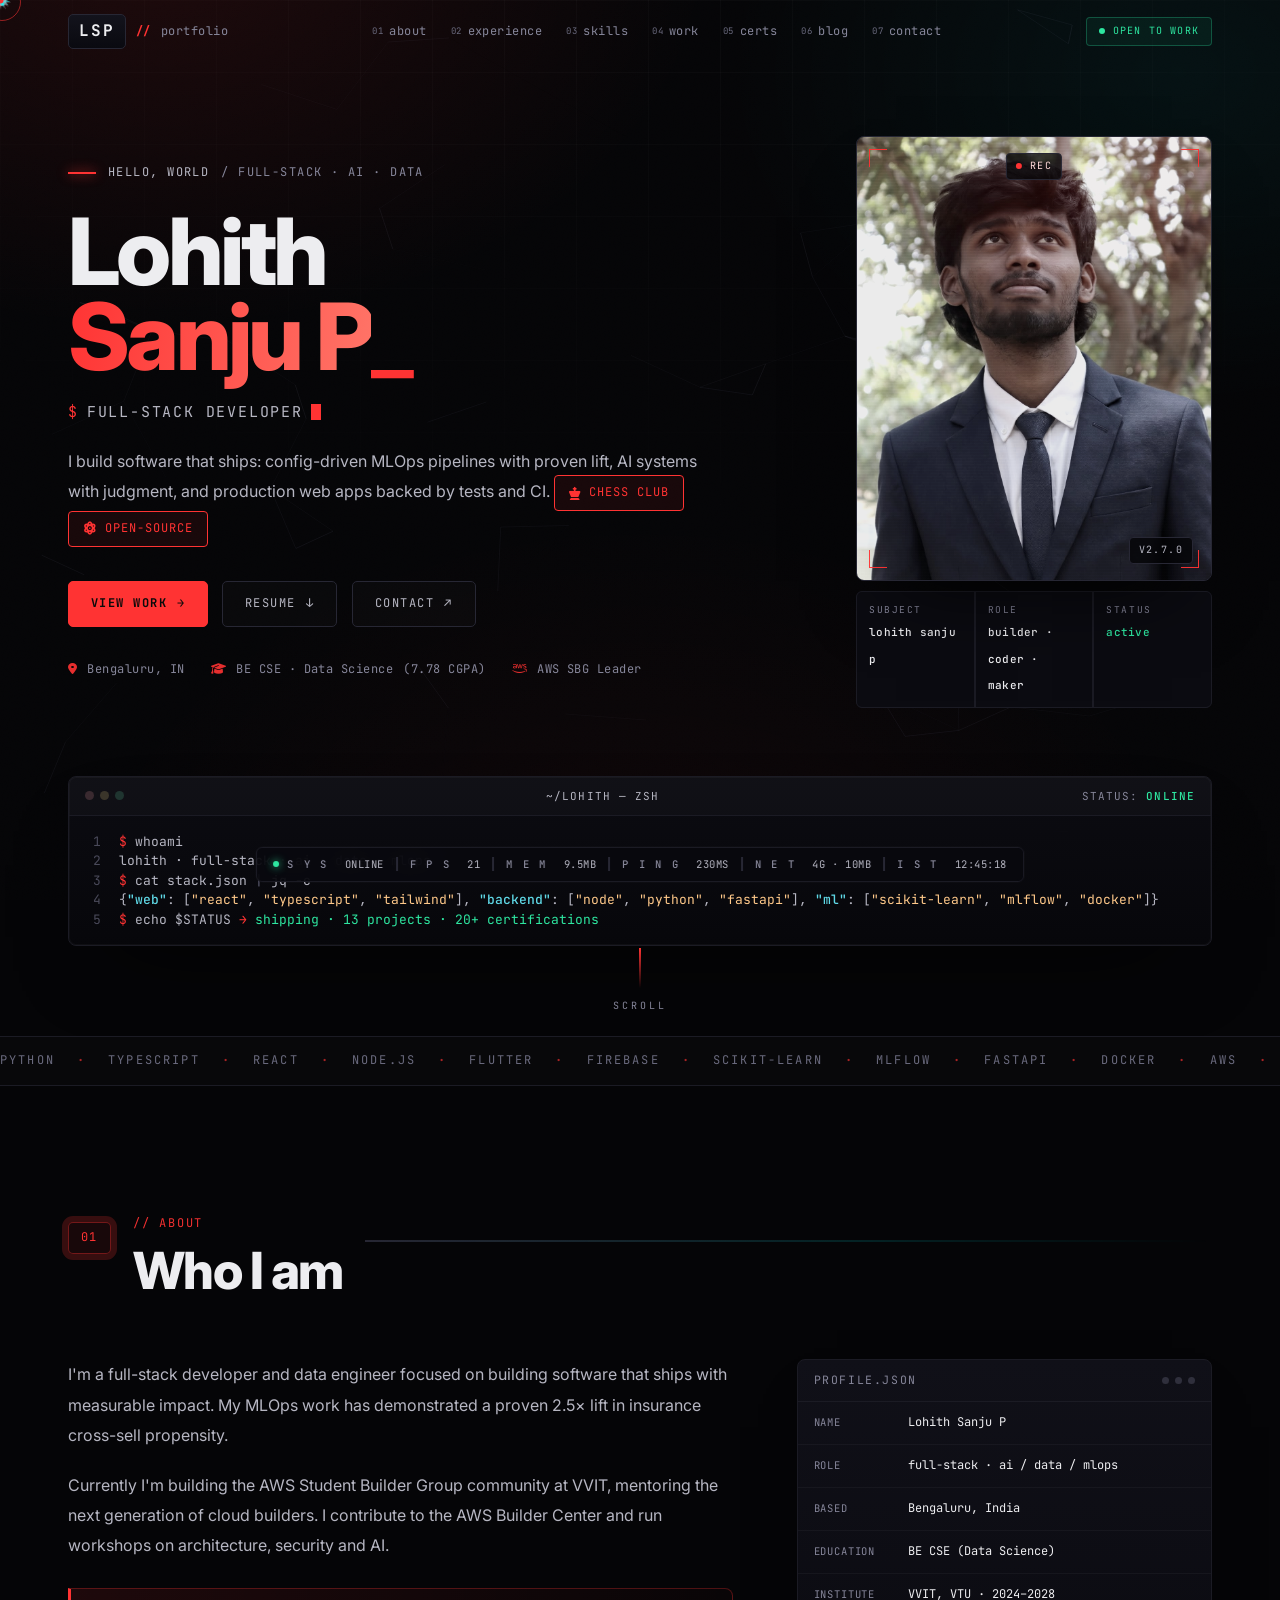
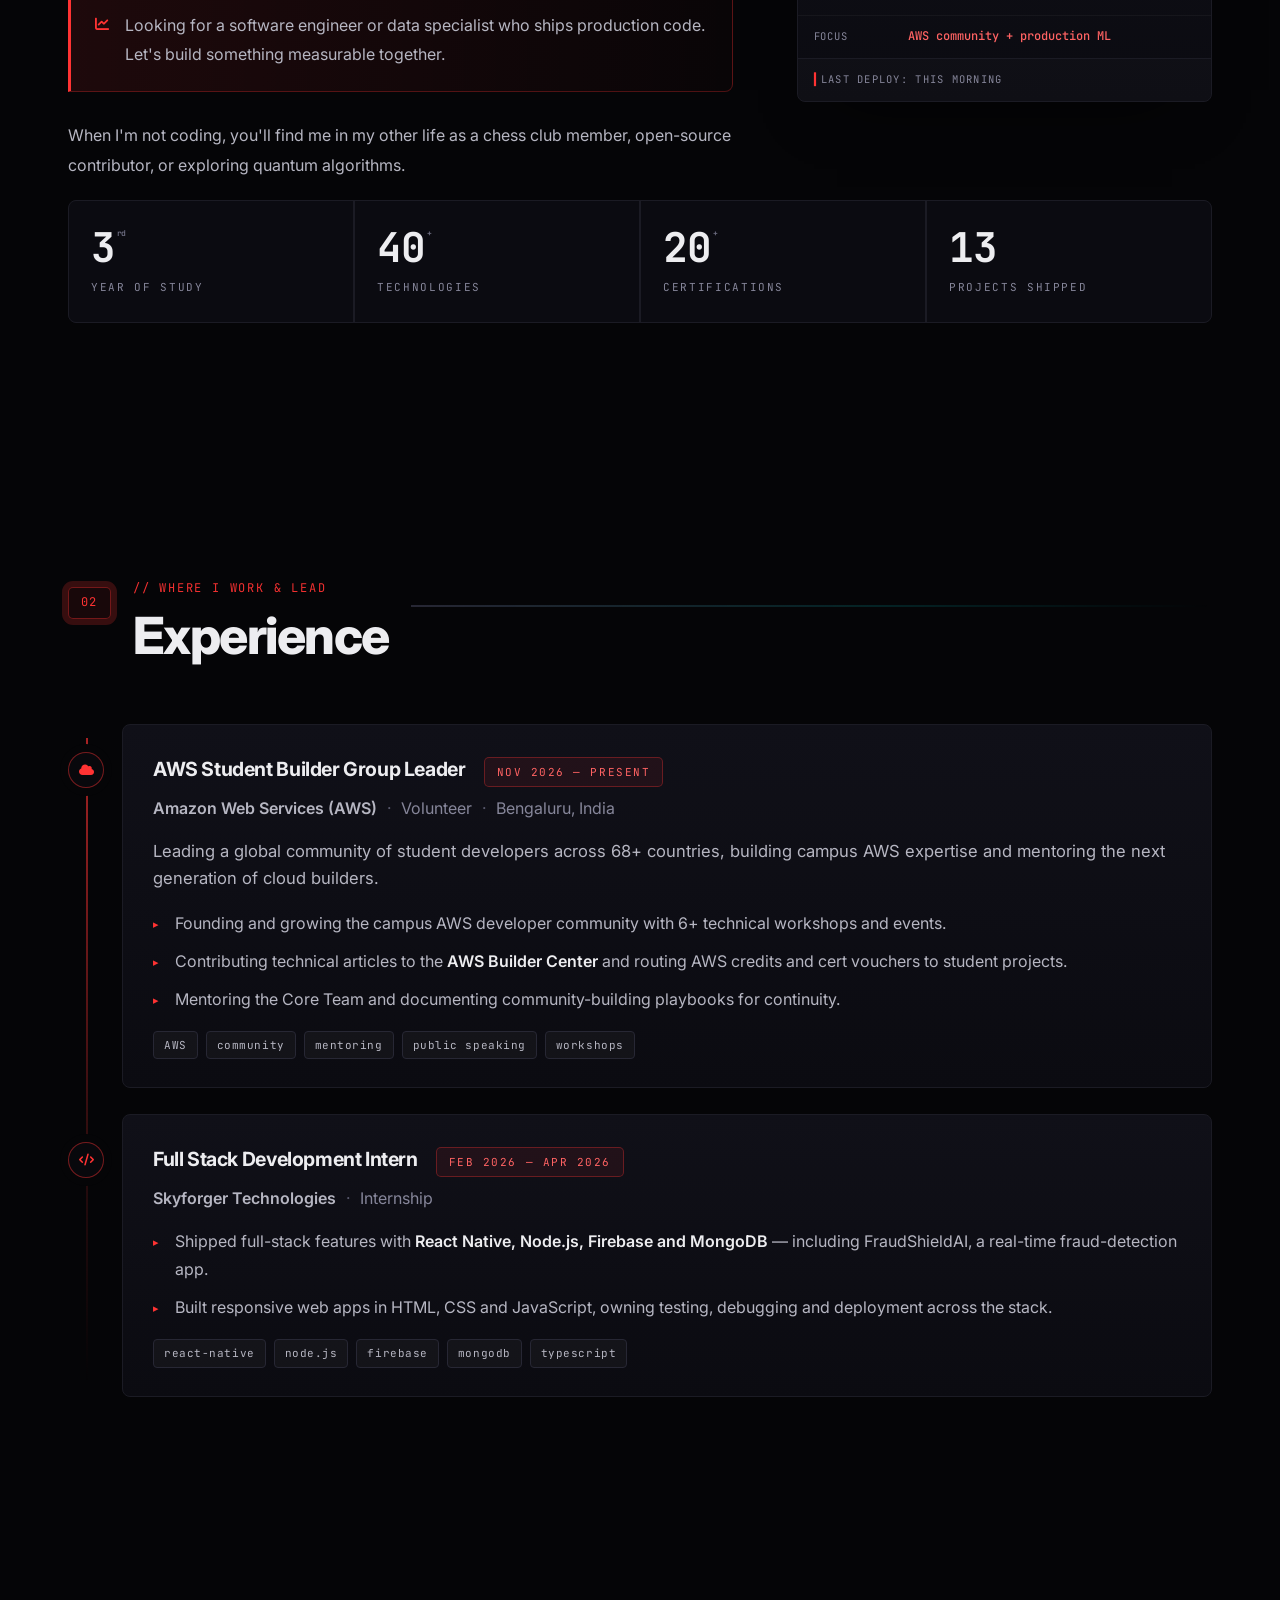
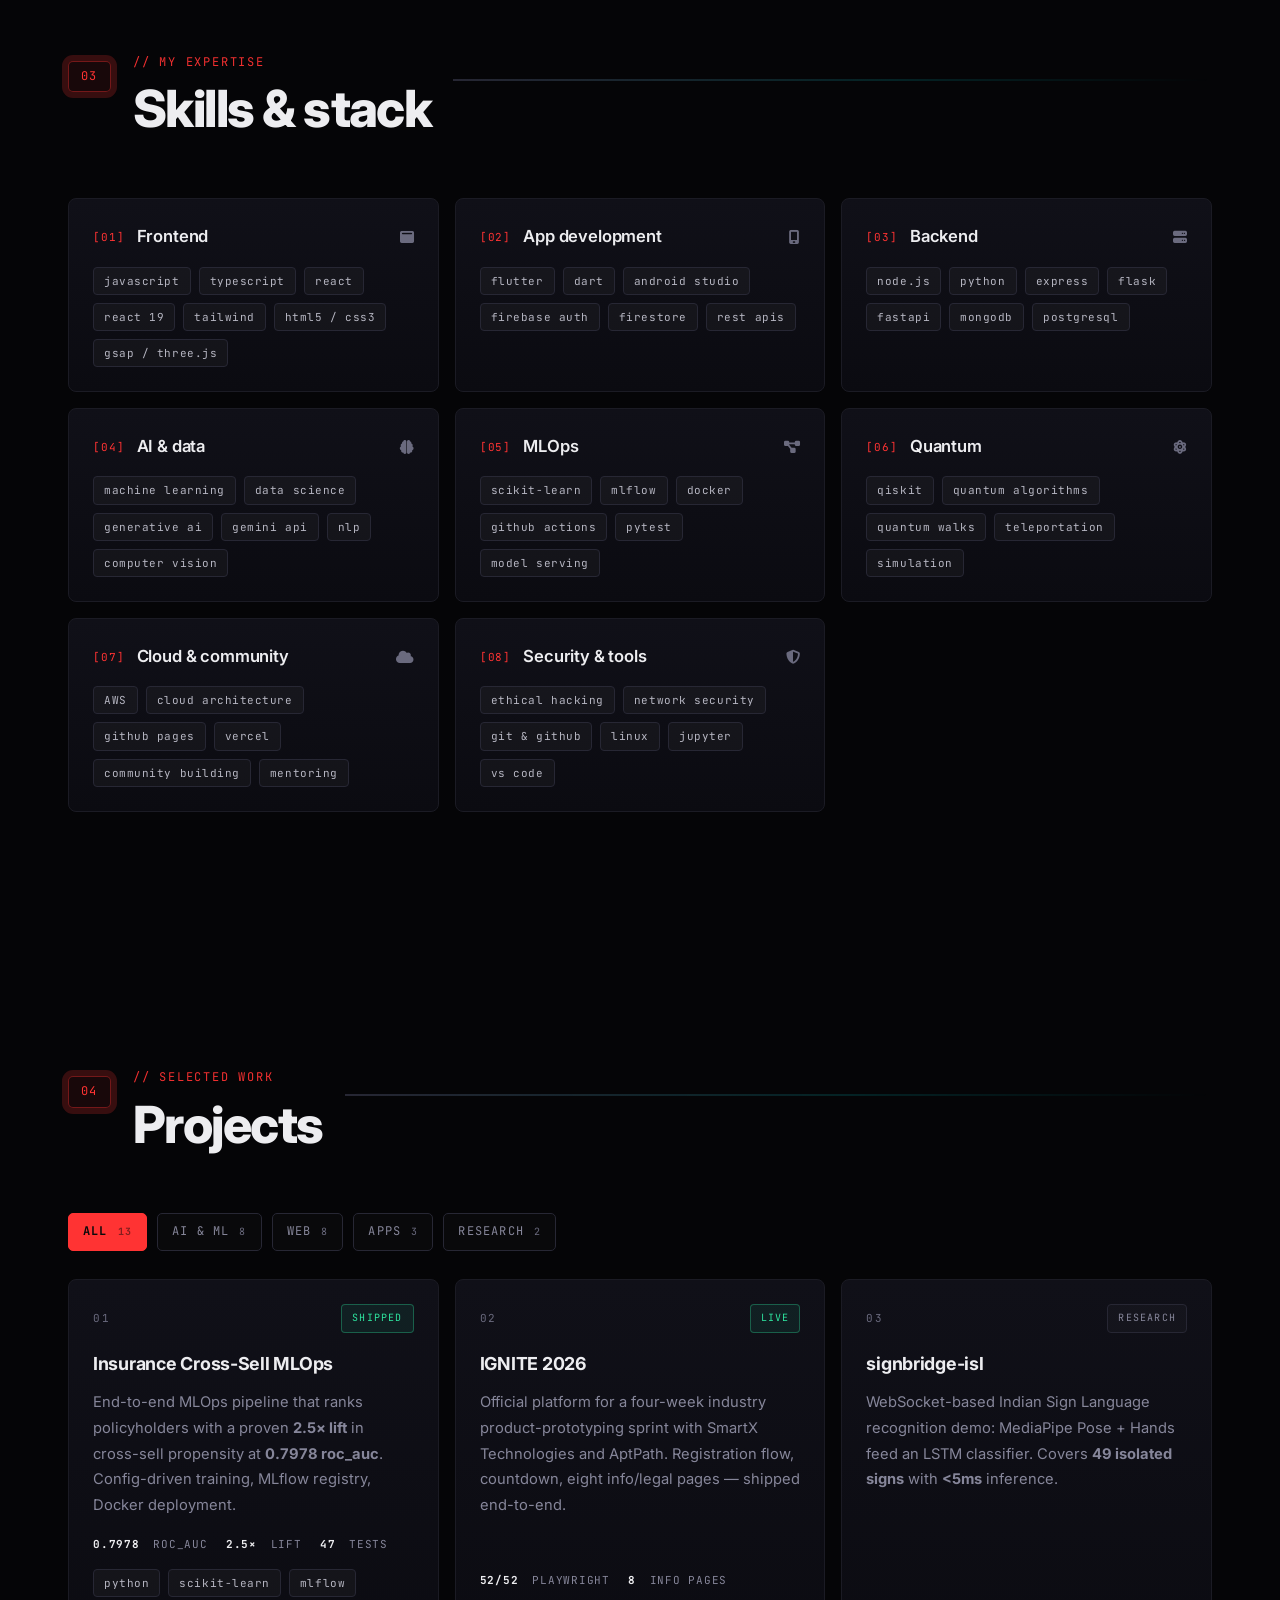
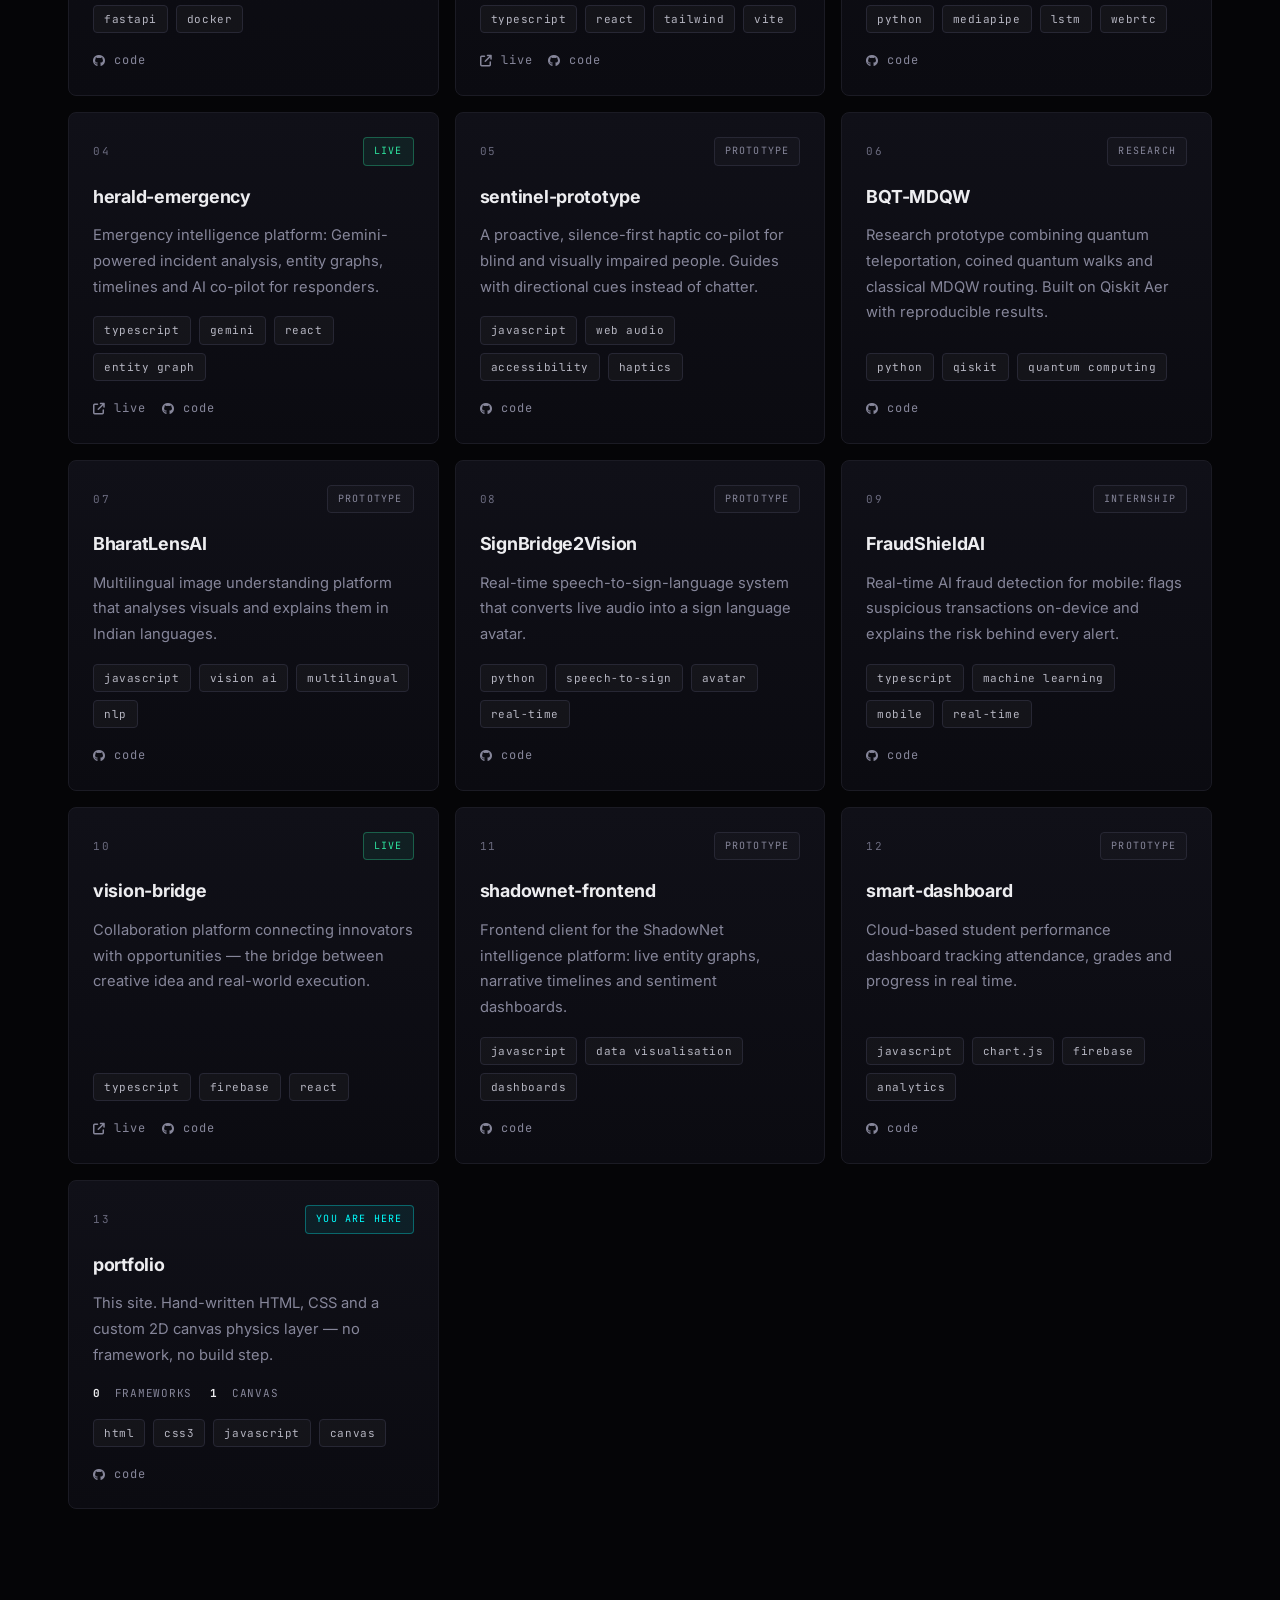
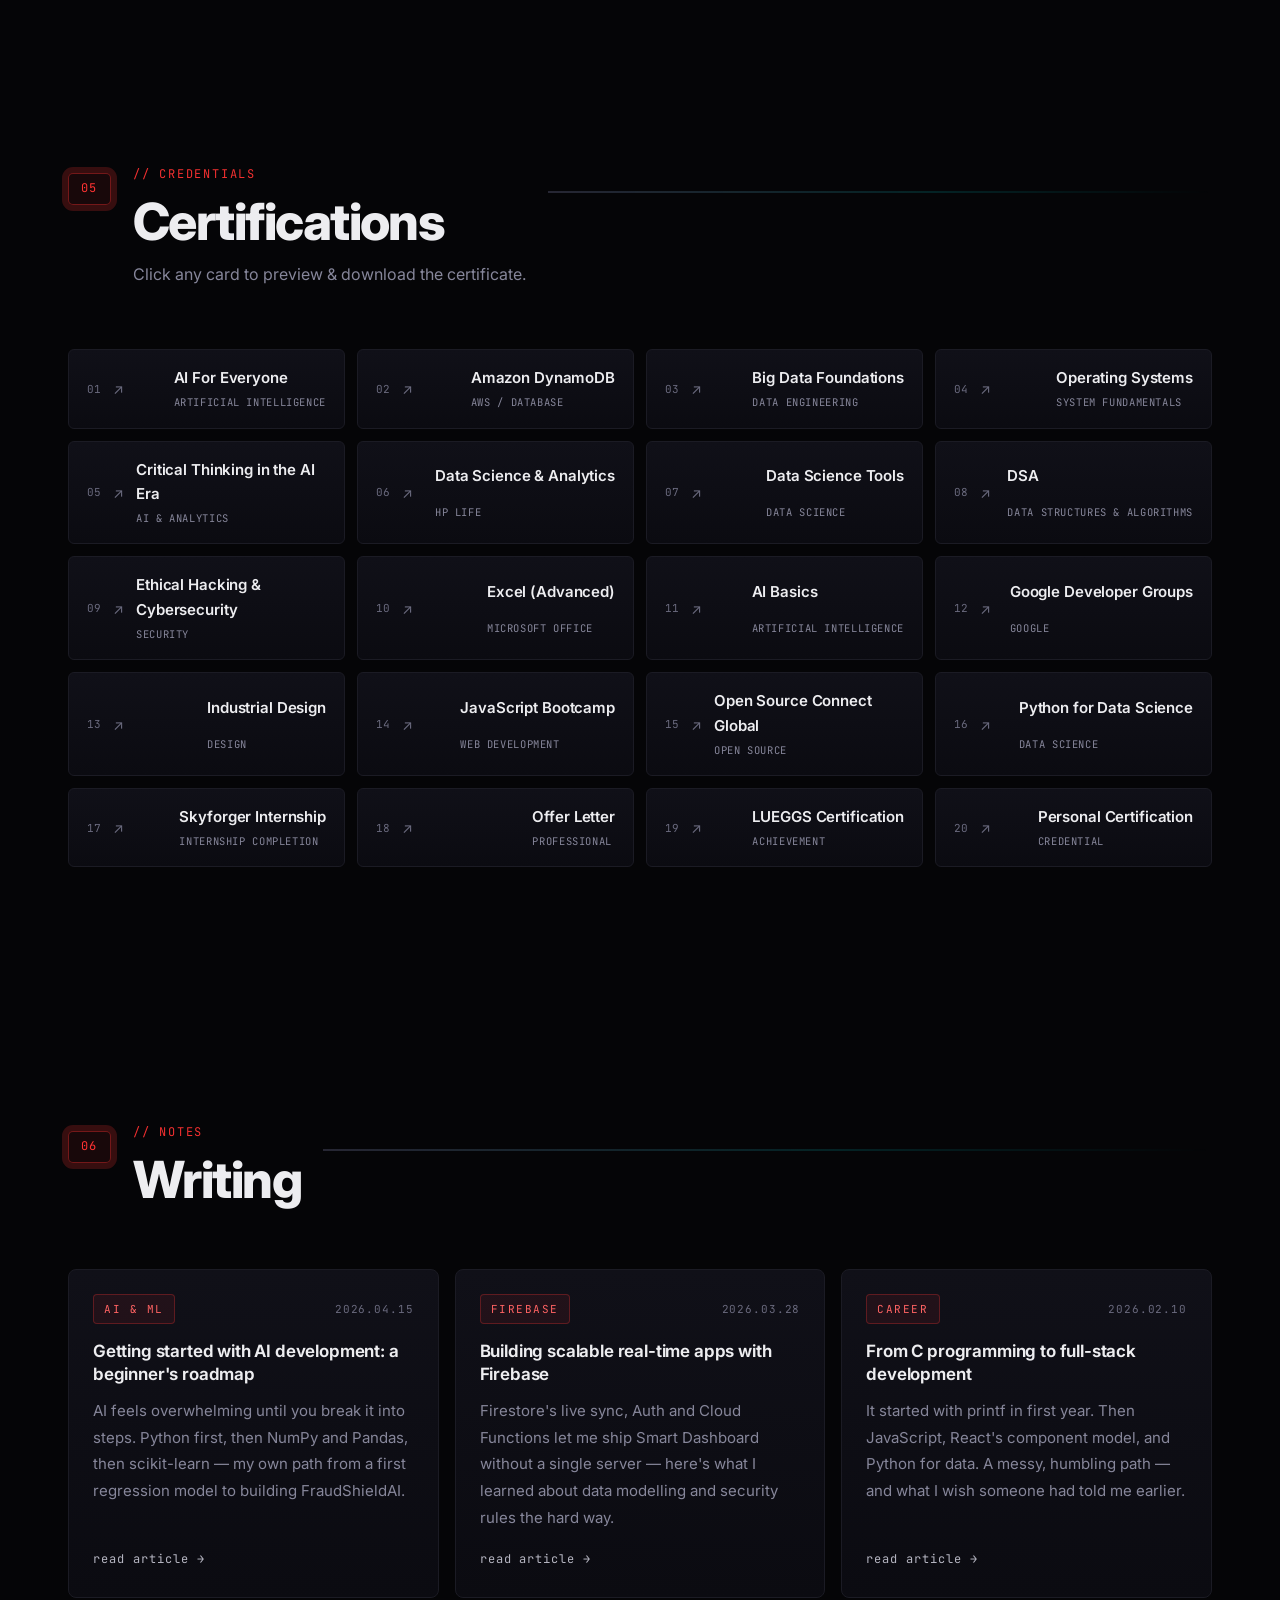
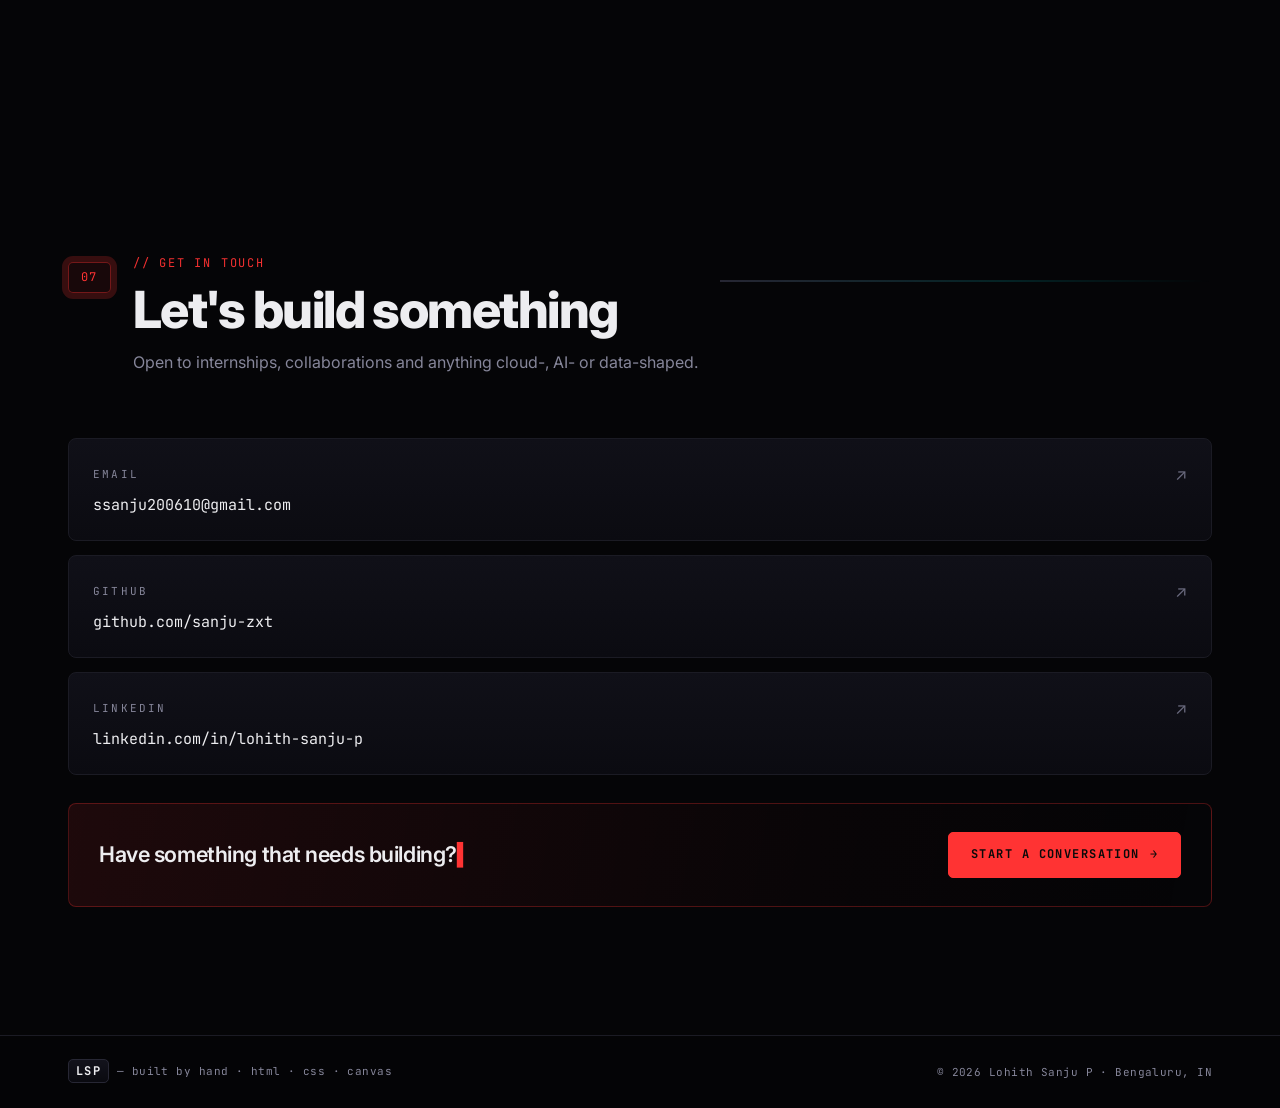
==== index.html @ fb3379f7 "Style and feature enhancements: improved hero typography, crimson accents, badge system, cleaner sec" ====
<!DOCTYPE html>
<html lang="en">
<head>
  <meta charset="UTF-8">
  <meta name="viewport" content="width=device-width, initial-scale=1.0">
  <title>Lohith Sanju P — Full-Stack / AI / Data Engineer</title>
  <meta name="description" content="Full-stack developer and AI engineer. AWS Student Builder Group Leader. Building MLOps pipelines with real impact, AI systems with judgment, and production web apps with tests.">
  <meta name="theme-color" content="#050507">
  <meta name="author" content="Lohith Sanju P">

  <!-- Open Graph / Twitter -->
  <meta property="og:title" content="Lohith Sanju P — Full-Stack / AI / Data Engineer">
  <meta property="og:description" content="AWS Student Builder Group Leader · MLOps pipelines, AI systems and production web apps. 13 projects, 20 certifications.">
  <meta property="og:type" content="website">
  <meta property="og:image" content="assets/profile-wide.jpg">
  <meta property="og:url" content="https://sanju-zxt.github.io/portfolio/">
  <meta name="twitter:card" content="summary_large_image">
  <meta name="twitter:title" content="Lohith Sanju P — Portfolio">
  <meta name="twitter:description" content="Full-stack developer building AI systems and MLOps pipelines.">

  <!-- Favicon -->
  <link rel="icon" href="data:image/svg+xml,%3Csvg xmlns='http://www.w3.org/2000/svg' viewBox='0 0 64 64'%3E%3Crect width='64' height='64' rx='6' fill='%23050507'/%3E%3Crect x='6' y='6' width='52' height='52' rx='3' fill='none' stroke='%23ff3333' stroke-width='2'/%3E%3Ctext x='32' y='44' font-size='30' font-family='monospace' font-weight='bold' fill='%23ff3333' text-anchor='middle'%3EL%3C/text%3E%3C/svg%3E">

  <!-- Fonts -->
  <link rel="preconnect" href="https://fonts.googleapis.com">
  <link rel="preconnect" href="https://fonts.gstatic.com" crossorigin>
  <link rel="preconnect" href="https://cdnjs.cloudflare.com" crossorigin>
  <link rel="preload" as="image" href="assets/profile-portrait.jpg" fetchpriority="high">
  <link href="https://fonts.googleapis.com/css2?family=Inter:wght@400;500;600;700;800&family=JetBrains+Mono:wght@400;500;700&display=swap" rel="stylesheet">
  <link rel="stylesheet" href="https://cdnjs.cloudflare.com/ajax/libs/font-awesome/6.5.1/css/all.min.css" media="print" onload="this.media='all';this.onload=null">
  <noscript><link rel="stylesheet" href="https://cdnjs.cloudflare.com/ajax/libs/font-awesome/6.5.1/css/all.min.css"></noscript>
  <link rel="stylesheet" href="site.css">

  <!-- JSON-LD Structured Data -->
  <script type="application/ld+json">
  {
    "@context": "https://schema.org",
    "@type": "Person",
    "name": "Lohith Sanju P",
    "jobTitle": "Full Stack Developer / AI Developer / Data Engineer",
    "url": "https://sanju-zxt.github.io/portfolio/",
    "sameAs": [
      "https://github.com/sanju-zxt",
      "https://www.linkedin.com/in/lohith-sanju-p"
    ],
    "alumniOf": { "@type": "CollegeOrUniversity", "name": "Vijaya Vittala Institute of Technology" },
    "worksFor": { "@type": "Organization", "name": "AWS Student Builder Group" },
    "address": { "@type": "PostalAddress", "addressLocality": "Bengaluru", "addressCountry": "IN" }
  }
  </script>
</head>
<body>

  <a class="skip-link" href="#main">skip to content</a>

  <!-- Ambient background layers -->
  <div class="grain" aria-hidden="true"></div>
  <canvas id="fx" aria-hidden="true"></canvas>

  <!-- Custom cursor -->
  <div class="cursor-dot" aria-hidden="true"></div>
  <div class="cursor-ring" aria-hidden="true"></div>

  <!-- Scroll progress -->
  <div class="scroll-progress" aria-hidden="true"><i id="progressBar"></i></div>

  <!-- ══════════ NAV ══════════ -->
  <header class="nav" id="nav">
    <div class="nav-inner">
      <a class="brand" href="#home" aria-label="Lohith Sanju P — home">
        <span class="brand-mark">LSP</span><span class="brand-sep">//</span><span class="brand-sub">portfolio</span>
      </a>

      <nav class="nav-links" id="navLinks" aria-label="Sections">
        <a href="#about" class="nav-link"><span>01</span>about</a>
        <a href="#experience" class="nav-link"><span>02</span>experience</a>
        <a href="#skills" class="nav-link"><span>03</span>skills</a>
        <a href="#work" class="nav-link"><span>04</span>work</a>
        <a href="#certs" class="nav-link"><span>05</span>certs</a>
        <a href="#blog" class="nav-link"><span>06</span>blog</a>
        <a href="#contact" class="nav-link"><span>07</span>contact</a>
      </nav>

      <div class="nav-right">
        <span class="chip-live" title="Open to internships and full-time roles"><i></i>open to work</span>
        <button class="nav-toggle" id="navToggle" aria-label="Toggle menu" aria-expanded="false" aria-controls="navLinks">
          <span></span><span></span>
        </button>
      </div>
    </div>
  </header>

  <main id="main">

    <!-- ══════════ HERO ══════════ -->
    <section id="home" class="hero">
      <div class="hero-grid">
        <div class="hero-copy">
          <div class="kicker reveal"><span class="kicker-bar"></span><span>hello, world</span><span class="dim">/ full-stack · ai · data</span></div>

          <h1 class="hero-name reveal">Lohith<br><span class="hero-name-accent">Sanju P</span><span class="hero-name-mark">_</span></h1>

          <p class="hero-role reveal"><span class="prompt">$</span> <span id="typeRole">full-stack developer</span><span class="caret" aria-hidden="true"></span></p>

          <p class="hero-desc reveal">
            I build software that ships: config-driven MLOps pipelines with proven lift, AI systems with judgment, and production web apps backed by tests and CI.
            <span class="hero-badge reveal"><i class="fas fa-chess-king"></i> chess club</span><span class="hero-badge reveal"><i class="fas fa-atom"></i> open-source</span>
          </p>

          <div class="hero-cta reveal">
            <a class="btn btn-primary" href="#work">view work <span aria-hidden="true">→</span></a>
            <a class="btn btn-ghost" href="assets/resume.pdf" target="_blank" rel="noopener">resume <span aria-hidden="true">↓</span></a>
            <a class="btn btn-ghost" href="#contact">contact <span aria-hidden="true">↗</span></a>
          </div>

          <ul class="hero-meta reveal">
            <li><span class="mi"><i class="fas fa-location-dot"></i></span>Bengaluru, IN</li>
            <li><span class="mi"><i class="fas fa-graduation-cap"></i></span>BE CSE · Data Science <span class="hero-cgpa">(7.78 CGPA)</span></li>
            <li><span class="mi"><i class="fab fa-aws"></i></span>AWS SBG Leader</li>
          </ul>
        </div>

        <aside class="hero-side reveal">
          <figure class="portrait" id="portrait">
            <div class="portrait-frame">
              <img src="assets/profile-portrait.jpg"
                   alt="Portrait of Lohith Sanju P"
                   width="1066" height="1333"
                   fetchpriority="high"
                   loading="eager">
              <div class="portrait-tint" aria-hidden="true"></div>
              <div class="portrait-scan" aria-hidden="true"></div>
              <span class="corner tl" aria-hidden="true"></span>
              <span class="corner tr" aria-hidden="true"></span>
              <span class="corner bl" aria-hidden="true"></span>
              <span class="corner br" aria-hidden="true"></span>
              <span class="portrait-rec"><i></i>rec</span>
              <span class="portrait-ver">v2.7.0</span>
            </div>
            <figcaption class="portrait-meta">
              <div><span>subject</span><b>lohith sanju p</b></div>
              <div><span>role</span><b>builder · coder · maker</b></div>
              <div><span>status</span><b class="ok">active</b></div>
            </figcaption>
          </figure>
        </aside>
      </div>

      <!-- Terminal block -->
      <div class="terminal reveal" aria-hidden="true">
        <div class="terminal-bar">
          <span class="t-dots"><i></i><i></i><i></i></span>
          <span class="t-title">~/lohith — zsh</span>
          <span class="t-badge">status: <b>online</b></span>
        </div>
        <div class="terminal-body">
          <div class="t-line"><span class="t-ln">1</span><span class="t-code"><span class="t-p">$</span> whoami</span></div>
          <div class="t-line"><span class="t-ln">2</span><span class="t-code">lohith · full-stack · ai · data · mlops</span></div>
          <div class="t-line"><span class="t-ln">3</span><span class="t-code"><span class="t-p">$</span> cat stack.json <span class="t-pipe">|</span> jq -c</span></div>
          <div class="t-line"><span class="t-ln">4</span><span class="t-code">{<span class="t-k">"web"</span>: [<span class="t-s">"react"</span>, <span class="t-s">"typescript"</span>, <span class="t-s">"tailwind"</span>], <span class="t-k">"backend"</span>: [<span class="t-s">"node"</span>, <span class="t-s">"python"</span>, <span class="t-s">"fastapi"</span>], <span class="t-k">"ml"</span>: [<span class="t-s">"scikit-learn"</span>, <span class="t-s">"mlflow"</span>, <span class="t-s">"docker"</span>]}</span></div>
          <div class="t-line"><span class="t-ln">5</span><span class="t-code"><span class="t-p">$</span> echo $STATUS <span class="t-arrow">→</span> <span class="t-ok">shipping · 13 projects · 20+ certifications</span></span></div>
        </div>
      </div>

      <a class="scroll-cue" href="#about" aria-label="Scroll to about"><span></span>scroll</a>
    </section>

    <!-- ══════════ TICKER ══════════ -->
    <div class="ticker" aria-hidden="true">
      <div class="ticker-track">
        <span>python</span><b>·</b><span>typescript</span><b>·</b><span>react</span><b>·</b><span>node.js</span><b>·</b><span>flutter</span><b>·</b><span>firebase</span><b>·</b><span>scikit-learn</span><b>·</b><span>mlflow</span><b>·</b><span>fastapi</span><b>·</b><span>docker</span><b>·</b><span>aws</span><b>·</b><span>qiskit</span><b>·</b><span>postgresql</span><b>·</b><span>tailwind</span><b>·</b>
        <span>python</span><b>·</b><span>typescript</span><b>·</b><span>react</span><b>·</b><span>node.js</span><b>·</b><span>flutter</span><b>·</b><span>firebase</span><b>·</b><span>scikit-learn</span><b>·</b><span>mlflow</span><b>·</b><span>fastapi</span><b>·</b><span>docker</span><b>·</b><span>aws</span><b>·</b><span>qiskit</span><b>·</b><span>postgresql</span><b>·</b><span>tailwind</span><b>·</b>
      </div>
    </div>

    <!-- ══════════ ABOUT ══════════ -->
    <section id="about" class="section">
      <header class="section-head">
        <span class="section-idx">01</span>
        <div>
          <p class="section-tag">// about</p>
          <h2 class="section-title">Who I am</h2>
        </div>
        <span class="section-rule"></span>
      </header>

      <div class="about-grid">
        <div class="about-text reveal">
          <p>I'm a full-stack developer and data engineer focused on building software that ships with measurable impact. My MLOps work has demonstrated a proven 2.5× lift in insurance cross-sell propensity.</p>
          <p>Currently I'm building the AWS Student Builder Group community at VVIT, mentoring the next generation of cloud builders. I contribute to the AWS Builder Center and run workshops on architecture, security and AI.</p>

          <div class="callout reveal">
            <i class="fas fa-chart-line" aria-hidden="true"></i>
            <p>Looking for a software engineer or data specialist who ships production code. Let's build something measurable together.</p>
          </div>

          <p>When I'm not coding, you'll find me in my other life as a chess club member, open-source contributor, or exploring quantum algorithms.</p>
        </div>

        <aside class="about-panel reveal">
          <div class="panel-head"><span>profile.json</span><span class="panel-dots"><i></i><i></i><i></i></span></div>
          <dl class="kv">
            <div><dt>name</dt><dd>Lohith Sanju P</dd></div>
            <div><dt>role</dt><dd>full-stack · ai / data / mlops</dd></div>
            <div><dt>based</dt><dd>Bengaluru, India</dd></div>
            <div><dt>education</dt><dd>BE CSE (Data Science)</dd></div>
            <div><dt>institute</dt><dd>VVIT, VTU · 2024–2028</dd></div>
            <div class="kv-accent"><dt>focus</dt><dd>AWS community + production ML</dd></div>
          </dl>
          <div class="panel-foot"><span class="blink">▍</span>last deploy: this morning</div>
        </aside>
      </div>

      <div class="stats">
        <div class="stat reveal"><div class="stat-num"><span data-count="3">0</span><sup>rd</sup></div><div class="stat-lbl">year of study</div></div>
        <div class="stat reveal"><div class="stat-num"><span data-count="40">0</span><sup>+</sup></div><div class="stat-lbl">technologies</div></div>
        <div class="stat reveal"><div class="stat-num"><span data-count="20">0</span><sup>+</sup></div><div class="stat-lbl">certifications</div></div>
        <div class="stat reveal"><div class="stat-num"><span data-count="13">0</span></div><div class="stat-lbl">projects shipped</div></div>
      </div>
    </section>

    <!-- ══════════ EXPERIENCE ══════════ -->
    <section id="experience" class="section">
      <header class="section-head">
        <span class="section-idx">02</span>
        <div>
          <p class="section-tag">// where I work &amp; lead</p>
          <h2 class="section-title">Experience</h2>
        </div>
        <span class="section-rule"></span>
      </header>

      <div class="timeline">
        <article class="exp reveal">
          <span class="exp-node" aria-hidden="true"><i class="fas fa-cloud"></i></span>
          <div class="exp-card">
            <div class="exp-top">
              <h3>AWS Student Builder Group Leader</h3>
              <span class="exp-date">nov 2026 — present</span>
            </div>
            <p class="exp-org"><strong>Amazon Web Services (AWS)</strong> <span class="sep">·</span> Volunteer <span class="sep">·</span> Bengaluru, India</p>
            <p class="exp-lead">Leading a global community of student developers across 68+ countries, building campus AWS expertise and mentoring the next generation of cloud builders.</p>
            <ul class="exp-list">
              <li>Founding and growing the campus AWS developer community with 6+ technical workshops and events.</li>
              <li>Contributing technical articles to the <strong>AWS Builder Center</strong> and routing AWS credits and cert vouchers to student projects.</li>
              <li>Mentoring the Core Team and documenting community-building playbooks for continuity.</li>
            </ul>
            <ul class="tags"><li>AWS</li><li>community</li><li>mentoring</li><li>public speaking</li><li>workshops</li></ul>
          </div>
        </article>

        <article class="exp reveal">
          <span class="exp-node" aria-hidden="true"><i class="fas fa-code"></i></span>
          <div class="exp-card">
            <div class="exp-top">
              <h3>Full Stack Development Intern</h3>
              <span class="exp-date">feb 2026 — apr 2026</span>
            </div>
            <p class="exp-org"><strong>Skyforger Technologies</strong> <span class="sep">·</span> Internship</p>
            <ul class="exp-list">
              <li>Shipped full-stack features with <strong>React Native, Node.js, Firebase and MongoDB</strong> — including FraudShieldAI, a real-time fraud-detection app.</li>
              <li>Built responsive web apps in HTML, CSS and JavaScript, owning testing, debugging and deployment across the stack.</li>
            </ul>
            <ul class="tags"><li>react-native</li><li>node.js</li><li>firebase</li><li>mongodb</li><li>typescript</li></ul>
          </div>
        </article>
      </div>
    </section>

    <!-- ══════════ SKILLS ══════════ -->
    <section id="skills" class="section">
      <header class="section-head">
        <span class="section-idx">03</span>
        <div>
          <p class="section-tag">// my expertise</p>
          <h2 class="section-title">Skills &amp; stack</h2>
        </div>
        <span class="section-rule"></span>
      </header>

      <div class="skills-grid">
        <article class="skill-card reveal">
          <div class="skill-head"><span class="skill-id">[01]</span><h3>Frontend</h3><i class="fas fa-window-maximize" aria-hidden="true"></i></div>
          <ul class="tags"><li>javascript</li><li>typescript</li><li>react</li><li>react 19</li><li>tailwind</li><li>html5 / css3</li><li>gsap / three.js</li></ul>
        </article>
        <article class="skill-card reveal">
          <div class="skill-head"><span class="skill-id">[02]</span><h3>App development</h3><i class="fas fa-mobile-screen" aria-hidden="true"></i></div>
          <ul class="tags"><li>flutter</li><li>dart</li><li>android studio</li><li>firebase auth</li><li>firestore</li><li>rest apis</li></ul>
        </article>
        <article class="skill-card reveal">
          <div class="skill-head"><span class="skill-id">[03]</span><h3>Backend</h3><i class="fas fa-server" aria-hidden="true"></i></div>
          <ul class="tags"><li>node.js</li><li>python</li><li>express</li><li>flask</li><li>fastapi</li><li>mongodb</li><li>postgresql</li></ul>
        </article>
        <article class="skill-card reveal">
          <div class="skill-head"><span class="skill-id">[04]</span><h3>AI &amp; data</h3><i class="fas fa-brain" aria-hidden="true"></i></div>
          <ul class="tags"><li>machine learning</li><li>data science</li><li>generative ai</li><li>gemini api</li><li>nlp</li><li>computer vision</li></ul>
        </article>
        <article class="skill-card reveal">
          <div class="skill-head"><span class="skill-id">[05]</span><h3>MLOps</h3><i class="fas fa-diagram-project" aria-hidden="true"></i></div>
          <ul class="tags"><li>scikit-learn</li><li>mlflow</li><li>docker</li><li>github actions</li><li>pytest</li><li>model serving</li></ul>
        </article>
        <article class="skill-card reveal">
          <div class="skill-head"><span class="skill-id">[06]</span><h3>Quantum</h3><i class="fas fa-atom" aria-hidden="true"></i></div>
          <ul class="tags"><li>qiskit</li><li>quantum algorithms</li><li>quantum walks</li><li>teleportation</li><li>simulation</li></ul>
        </article>
        <article class="skill-card reveal">
          <div class="skill-head"><span class="skill-id">[07]</span><h3>Cloud &amp; community</h3><i class="fas fa-cloud" aria-hidden="true"></i></div>
          <ul class="tags"><li>AWS</li><li>cloud architecture</li><li>github pages</li><li>vercel</li><li>community building</li><li>mentoring</li></ul>
        </article>
        <article class="skill-card reveal">
          <div class="skill-head"><span class="skill-id">[08]</span><h3>Security &amp; tools</h3><i class="fas fa-shield-halved" aria-hidden="true"></i></div>
          <ul class="tags"><li>ethical hacking</li><li>network security</li><li>git &amp; github</li><li>linux</li><li>jupyter</li><li>vs code</li></ul>
        </article>
      </div>
    </section>

    <!-- ══════════ WORK ══════════ -->
    <section id="work" class="section">
      <header class="section-head">
        <span class="section-idx">04</span>
        <div>
          <p class="section-tag">// selected work</p>
          <h2 class="section-title">Projects</h2>
        </div>
        <span class="section-rule"></span>
      </header>

      <div class="filters" id="filters" role="tablist" aria-label="Filter projects">
        <button class="filter is-active" data-filter="all" role="tab" aria-selected="true">all <span>13</span></button>
        <button class="filter" data-filter="ai" role="tab" aria-selected="false">ai &amp; ml <span>8</span></button>
        <button class="filter" data-filter="web" role="tab" aria-selected="false">web <span>8</span></button>
        <button class="filter" data-filter="apps" role="tab" aria-selected="false">apps <span>3</span></button>
        <button class="filter" data-filter="research" role="tab" aria-selected="false">research <span>2</span></button>
      </div>

      <div class="projects" id="projectsGrid">
        <article class="project reveal" data-tags="ai web" data-idx="01">
          <div class="project-top"><span class="project-idx">01</span><span class="badge badge-live">shipped</span></div>
          <h3>Insurance Cross-Sell MLOps</h3>
          <p>End-to-end MLOps pipeline that ranks policyholders with a proven <strong>2.5× lift</strong> in cross-sell propensity at <strong>0.7978 roc_auc</strong>. Config-driven training, MLflow registry, Docker deployment.</p>
          <div class="metrics">
            <span><b>0.7978</b> roc_auc</span>
            <span><b>2.5&times;</b> lift</span>
            <span><b>47</b> tests</span>
          </div>
          <ul class="tags"><li>python</li><li>scikit-learn</li><li>mlflow</li><li>fastapi</li><li>docker</li></ul>
          <div class="project-links">
            <a href="https://github.com/sanju-zxt/Insurance-crosssell-mlops" target="_blank" rel="noopener"><i class="fab fa-github" aria-hidden="true"></i> code</a>
          </div>
        </article>

        <article class="project reveal" data-tags="web" data-idx="02">
          <div class="project-top"><span class="project-idx">02</span><span class="badge badge-live">live</span></div>
          <h3>IGNITE 2026</h3>
          <p>Official platform for a four-week industry product-prototyping sprint with SmartX Technologies and AptPath. Registration flow, countdown, eight info/legal pages — shipped end-to-end.</p>
          <div class="metrics"><span><b>52/52</b> playwright</span><span><b>8</b> info pages</span></div>
          <ul class="tags"><li>typescript</li><li>react</li><li>tailwind</li><li>vite</li></ul>
          <div class="project-links">
            <a href="https://www.ignitearena.live" target="_blank" rel="noopener"><i class="fas fa-arrow-up-right-from-square" aria-hidden="true"></i> live</a>
            <a href="https://github.com/sanju-zxt/Hack-Matrix" target="_blank" rel="noopener"><i class="fab fa-github" aria-hidden="true"></i> code</a>
          </div>
        </article>

        <article class="project reveal" data-tags="ai research" data-idx="03">
          <div class="project-top"><span class="project-idx">03</span><span class="badge">research</span></div>
          <h3>signbridge-isl</h3>
          <p>WebSocket-based Indian Sign Language recognition demo: MediaPipe Pose + Hands feed an LSTM classifier. Covers <strong>49 isolated signs</strong> with <strong>&lt;5ms</strong> inference.</p>
          <ul class="tags"><li>python</li><li>mediapipe</li><li>lstm</li><li>webrtc</li></ul>
          <div class="project-links">
            <a href="https://github.com/sanju-zxt/signbridge-isl" target="_blank" rel="noopener"><i class="fab fa-github" aria-hidden="true"></i> code</a>
          </div>
        </article>

        <article class="project reveal" data-tags="ai web" data-idx="04">
          <div class="project-top"><span class="project-idx">04</span><span class="badge badge-live">live</span></div>
          <h3>herald-emergency</h3>
          <p>Emergency intelligence platform: Gemini-powered incident analysis, entity graphs, timelines and AI co-pilot for responders.</p>
          <ul class="tags"><li>typescript</li><li>gemini</li><li>react</li><li>entity graph</li></ul>
          <div class="project-links">
            <a href="https://herald-beryl.vercel.app" target="_blank" rel="noopener"><i class="fas fa-arrow-up-right-from-square" aria-hidden="true"></i> live</a>
            <a href="https://github.com/sanju-zxt/herald-emergency" target="_blank" rel="noopener"><i class="fab fa-github" aria-hidden="true"></i> code</a>
          </div>
        </article>

        <article class="project reveal" data-tags="apps" data-idx="05">
          <div class="project-top"><span class="project-idx">05</span><span class="badge">prototype</span></div>
          <h3>sentinel-prototype</h3>
          <p>A proactive, silence-first haptic co-pilot for blind and visually impaired people. Guides with directional cues instead of chatter.</p>
          <ul class="tags"><li>javascript</li><li>web audio</li><li>accessibility</li><li>haptics</li></ul>
          <div class="project-links">
            <a href="https://github.com/sanju-zxt/sentinel-prototype" target="_blank" rel="noopener"><i class="fab fa-github" aria-hidden="true"></i> code</a>
          </div>
        </article>

        <article class="project reveal" data-tags="research ai" data-idx="06">
          <div class="project-top"><span class="project-idx">06</span><span class="badge">research</span></div>
          <h3>BQT-MDQW</h3>
          <p>Research prototype combining quantum teleportation, coined quantum walks and classical MDQW routing. Built on Qiskit Aer with reproducible results.</p>
          <ul class="tags"><li>python</li><li>qiskit</li><li>quantum computing</li></ul>
          <div class="project-links">
            <a href="https://github.com/sanju-zxt/BQT-MDQW" target="_blank" rel="noopener"><i class="fab fa-github" aria-hidden="true"></i> code</a>
          </div>
        </article>

        <article class="project reveal" data-tags="ai web" data-idx="07">
          <div class="project-top"><span class="project-idx">07</span><span class="badge">prototype</span></div>
          <h3>BharatLensAI</h3>
          <p>Multilingual image understanding platform that analyses visuals and explains them in Indian languages.</p>
          <ul class="tags"><li>javascript</li><li>vision ai</li><li>multilingual</li><li>nlp</li></ul>
          <div class="project-links">
            <a href="https://github.com/sanju-zxt/BharatLensAI" target="_blank" rel="noopener"><i class="fab fa-github" aria-hidden="true"></i> code</a>
          </div>
        </article>

        <article class="project reveal" data-tags="ai apps" data-idx="08">
          <div class="project-top"><span class="project-idx">08</span><span class="badge">prototype</span></div>
          <h3>SignBridge2Vision</h3>
          <p>Real-time speech-to-sign-language system that converts live audio into a sign language avatar.</p>
          <ul class="tags"><li>python</li><li>speech-to-sign</li><li>avatar</li><li>real-time</li></ul>
          <div class="project-links">
            <a href="https://github.com/sanju-zxt/SignBridge2Vision" target="_blank" rel="noopener"><i class="fab fa-github" aria-hidden="true"></i> code</a>
          </div>
        </article>

        <article class="project reveal" data-tags="ai apps" data-idx="09">
          <div class="project-top"><span class="project-idx">09</span><span class="badge">internship</span></div>
          <h3>FraudShieldAI</h3>
          <p>Real-time AI fraud detection for mobile: flags suspicious transactions on-device and explains the risk behind every alert.</p>
          <ul class="tags"><li>typescript</li><li>machine learning</li><li>mobile</li><li>real-time</li></ul>
          <div class="project-links">
            <a href="https://github.com/sanju-zxt/FraudShieldAI" target="_blank" rel="noopener"><i class="fab fa-github" aria-hidden="true"></i> code</a>
          </div>
        </article>

        <article class="project reveal" data-tags="web" data-idx="10">
          <div class="project-top"><span class="project-idx">10</span><span class="badge badge-live">live</span></div>
          <h3>vision-bridge</h3>
          <p>Collaboration platform connecting innovators with opportunities — the bridge between creative idea and real-world execution.</p>
          <ul class="tags"><li>typescript</li><li>firebase</li><li>react</li></ul>
          <div class="project-links">
            <a href="https://vision-bridge.vercel.app" target="_blank" rel="noopener"><i class="fas fa-arrow-up-right-from-square" aria-hidden="true"></i> live</a>
            <a href="https://github.com/sanju-zxt/vision-bridge" target="_blank" rel="noopener"><i class="fab fa-github" aria-hidden="true"></i> code</a>
          </div>
        </article>

        <article class="project reveal" data-tags="web ai" data-idx="11">
          <div class="project-top"><span class="project-idx">11</span><span class="badge">prototype</span></div>
          <h3>shadownet-frontend</h3>
          <p>Frontend client for the ShadowNet intelligence platform: live entity graphs, narrative timelines and sentiment dashboards.</p>
          <ul class="tags"><li>javascript</li><li>data visualisation</li><li>dashboards</li></ul>
          <div class="project-links">
            <a href="https://github.com/sanju-zxt/shadownet-frontend" target="_blank" rel="noopener"><i class="fab fa-github" aria-hidden="true"></i> code</a>
          </div>
        </article>

        <article class="project reveal" data-tags="web" data-idx="12">
          <div class="project-top"><span class="project-idx">12</span><span class="badge">prototype</span></div>
          <h3>smart-dashboard</h3>
          <p>Cloud-based student performance dashboard tracking attendance, grades and progress in real time.</p>
          <ul class="tags"><li>javascript</li><li>chart.js</li><li>firebase</li><li>analytics</li></ul>
          <div class="project-links">
            <a href="https://github.com/sanju-zxt/smart-dashboard" target="_blank" rel="noopener"><i class="fab fa-github" aria-hidden="true"></i> code</a>
          </div>
        </article>

        <article class="project reveal" data-tags="web" data-idx="13">
          <div class="project-top"><span class="project-idx">13</span><span class="badge badge-you">you are here</span></div>
          <h3>portfolio</h3>
          <p>This site. Hand-written HTML, CSS and a custom 2D canvas physics layer — no framework, no build step.</p>
          <div class="metrics"><span><b>0</b> frameworks</span><span><b>1</b> canvas</span></div>
          <ul class="tags"><li>html</li><li>css3</li><li>javascript</li><li>canvas</li></ul>
          <div class="project-links">
            <a href="https://github.com/sanju-zxt/portfolio" target="_blank" rel="noopener"><i class="fab fa-github" aria-hidden="true"></i> code</a>
          </div>
        </article>
      </div>
    </section>

    <!-- ══════════ CERTIFICATIONS ══════════ -->
    <section id="certs" class="section">
      <header class="section-head">
        <span class="section-idx">05</span>
        <div>
          <p class="section-tag">// credentials</p>
          <h2 class="section-title">Certifications</h2>
          <p class="section-sub">Click any card to preview &amp; download the certificate.</p>
        </div>
        <span class="section-rule"></span>
      </header>

      <div class="certs">
        <button class="cert reveal" data-cert="AI For Everyone|Artificial Intelligence|DeepLearning.AI / Coursera|2024|AI%20FOR%20EVERYONE%20.pdf">
          <span class="cert-idx">01</span><span class="cert-name">AI For Everyone</span><span class="cert-sub">Artificial Intelligence</span><span class="cert-arrow">↗</span>
        </button>
        <button class="cert reveal" data-cert="Amazon DynamoDB|AWS / Database|Amazon Web Services|2024|Amazon%20DynamoDB.pdf">
          <span class="cert-idx">02</span><span class="cert-name">Amazon DynamoDB</span><span class="cert-sub">AWS / Database</span><span class="cert-arrow">↗</span>
        </button>
        <button class="cert reveal" data-cert="Big Data Foundations|Data Engineering|IBM / Coursera|2024|Big%20Data%20Foundations.pdf">
          <span class="cert-idx">03</span><span class="cert-name">Big Data Foundations</span><span class="cert-sub">Data Engineering</span><span class="cert-arrow">↗</span>
        </button>
        <button class="cert reveal" data-cert="Operating Systems Certification|System Fundamentals|University / Platform|2024|Completed%20certification%20on%20core%20Operating%20Systems%20concepts.pdf">
          <span class="cert-idx">04</span><span class="cert-name">Operating Systems</span><span class="cert-sub">System Fundamentals</span><span class="cert-arrow">↗</span>
        </button>
        <button class="cert reveal" data-cert="Critical Thinking in the AI Era|AI & Analytics|Online Platform|2024|Critical%20Thinking%20in%20the%20AI%20Era.pdf">
          <span class="cert-idx">05</span><span class="cert-name">Critical Thinking in the AI Era</span><span class="cert-sub">AI &amp; Analytics</span><span class="cert-arrow">↗</span>
        </button>
        <button class="cert reveal" data-cert="Data Science & Analytics|HP LIFE|HP Foundation|2024|Data%20Science%20%26%20Analytics%20%E2%80%93%20HP%20LIFE.pdf">
          <span class="cert-idx">06</span><span class="cert-name">Data Science &amp; Analytics</span><span class="cert-sub">HP LIFE</span><span class="cert-arrow">↗</span>
        </button>
        <button class="cert reveal" data-cert="Data Science Tools|Data Science|IBM / Coursera|2024|Data%20Science%20Tools.pdf">
          <span class="cert-idx">07</span><span class="cert-name">Data Science Tools</span><span class="cert-sub">Data Science</span><span class="cert-arrow">↗</span>
        </button>
        <button class="cert reveal" data-cert="DSA|Data Structures & Algorithms|Platform / University|2024|DSA.pdf">
          <span class="cert-idx">08</span><span class="cert-name">DSA</span><span class="cert-sub">Data Structures &amp; Algorithms</span><span class="cert-arrow">↗</span>
        </button>
        <button class="cert reveal" data-cert="Ethical Hacking & Cybersecurity|Security|EC-Council / Platform|2024|Ethical%20Hacking%20%26%20Cybersecurity%20organized%20by%20VaultofCodes.pdf">
          <span class="cert-idx">09</span><span class="cert-name">Ethical Hacking &amp; Cybersecurity</span><span class="cert-sub">Security</span><span class="cert-arrow">↗</span>
        </button>
        <button class="cert reveal" data-cert="Excel (Advanced)|Microsoft Office|EXCELR|2024|EXCELR-116102-Lohith%20Sanju%20P.pdf">
          <span class="cert-idx">10</span><span class="cert-name">Excel (Advanced)</span><span class="cert-sub">Microsoft Office</span><span class="cert-arrow">↗</span>
        </button>
        <button class="cert reveal" data-cert="AI Basics|Artificial Intelligence|Platform / Institute|2024|Getting%20Started%20with%20Artificial%20Intelligence.pdf">
          <span class="cert-idx">11</span><span class="cert-name">AI Basics</span><span class="cert-sub">Artificial Intelligence</span><span class="cert-arrow">↗</span>
        </button>
        <button class="cert reveal" data-cert="Google Developer Groups|Google|Google Developers|2024|Google%20Developer%20Groups%20.pdf">
          <span class="cert-idx">12</span><span class="cert-name">Google Developer Groups</span><span class="cert-sub">Google</span><span class="cert-arrow">↗</span>
        </button>
        <button class="cert reveal" data-cert="Industrial Design|Design|Platform / Institute|2024|Certificate.pdf">
          <span class="cert-idx">13</span><span class="cert-name">Industrial Design</span><span class="cert-sub">Design</span><span class="cert-arrow">↗</span>
        </button>
        <button class="cert reveal" data-cert="JavaScript Bootcamp|Web Development|Bootcamp Provider|2024|JavaScript%20Bootcamp.pdf">
          <span class="cert-idx">14</span><span class="cert-name">JavaScript Bootcamp</span><span class="cert-sub">Web Development</span><span class="cert-arrow">↗</span>
        </button>
        <button class="cert reveal" data-cert="Open Source Connect Global|Open Source|Open Source Organization|2024|Open%20Source%20Connect%20Global%20.pdf">
          <span class="cert-idx">15</span><span class="cert-name">Open Source Connect Global</span><span class="cert-sub">Open Source</span><span class="cert-arrow">↗</span>
        </button>
        <button class="cert reveal" data-cert="Python for Data Science|Data Science|IBM / Coursera|2024|Python%20for%20Data%20Science.pdf">
          <span class="cert-idx">16</span><span class="cert-name">Python for Data Science</span><span class="cert-sub">Data Science</span><span class="cert-arrow">↗</span>
        </button>
        <button class="cert reveal" data-cert="Skyforger Internship Completion|Internship|Skyforger|2024|skyforgerintern%20completion.pdf">
          <span class="cert-idx">17</span><span class="cert-name">Skyforger Internship</span><span class="cert-sub">Internship completion</span><span class="cert-arrow">↗</span>
        </button>
        <button class="cert reveal" data-cert="Offer Letter|Professional|Company / Organization|2024|OfferLetter_LOHITH_SANJU_P%20(1).pdf">
          <span class="cert-idx">18</span><span class="cert-name">Offer Letter</span><span class="cert-sub">Professional</span><span class="cert-arrow">↗</span>
        </button>
        <button class="cert reveal" data-cert="LUEGGSEPT12539.pdf|LUEGGS Certification|LUEGGS|2024|LUEGGSEPT12539.pdf">
          <span class="cert-idx">19</span><span class="cert-name">LUEGGS Certification</span><span class="cert-sub">Achievement</span><span class="cert-arrow">↗</span>
        </button>
        <button class="cert reveal" data-cert="Personal Certification|Lohith Sanju P Certificate|Issuing Authority|2024|Lohith%20Sanju%20P%20Certificate.pdf">
          <span class="cert-idx">20</span><span class="cert-name">Personal Certification</span><span class="cert-sub">Credential</span><span class="cert-arrow">↗</span>
        </button>
      </div>
    </section>

    <!-- ══════════ BLOG ══════════ -->
    <section id="blog" class="section">
      <header class="section-head">
        <span class="section-idx">06</span>
        <div>
          <p class="section-tag">// notes</p>
          <h2 class="section-title">Writing</h2>
        </div>
        <span class="section-rule"></span>
      </header>

      <div class="posts">
        <article class="post reveal">
          <div class="post-top"><span class="post-cat">ai &amp; ml</span><span class="post-date">2026.04.15</span></div>
          <h3>Getting started with AI development: a beginner's roadmap</h3>
          <p>AI feels overwhelming until you break it into steps. Python first, then NumPy and Pandas, then scikit-learn — my own path from a first regression model to building FraudShieldAI.</p>
          <button class="post-more" data-post="0">read article <span aria-hidden="true">→</span></button>
        </article>
        <article class="post reveal">
          <div class="post-top"><span class="post-cat">firebase</span><span class="post-date">2026.03.28</span></div>
          <h3>Building scalable real-time apps with Firebase</h3>
          <p>Firestore's live sync, Auth and Cloud Functions let me ship Smart Dashboard without a single server — here's what I learned about data modelling and security rules the hard way.</p>
          <button class="post-more" data-post="1">read article <span aria-hidden="true">→</span></button>
        </article>
        <article class="post reveal">
          <div class="post-top"><span class="post-cat">career</span><span class="post-date">2026.02.10</span></div>
          <h3>From C programming to full-stack development</h3>
          <p>It started with printf in first year. Then JavaScript, React's component model, and Python for data. A messy, humbling path — and what I wish someone had told me earlier.</p>
          <button class="post-more" data-post="2">read article <span aria-hidden="true">→</span></button>
        </article>
      </div>
    </section>

    <!-- ══════════ CONTACT ══════════ -->
    <section id="contact" class="section section-contact">
      <header class="section-head">
        <span class="section-idx">07</span>
        <div>
          <p class="section-tag">// get in touch</p>
          <h2 class="section-title">Let's build something</h2>
          <p class="section-sub">Open to internships, collaborations and anything cloud-, AI- or data-shaped.</p>
        </div>
        <span class="section-rule"></span>
      </header>

      <div class="contact-grid">
        <a class="contact reveal" href="mailto:ssanju200610@gmail.com">
          <span class="contact-k">email</span>
          <span class="contact-v">ssanju200610@gmail.com</span>
          <span class="contact-arrow">↗</span>
        </a>
        <a class="contact reveal" href="https://github.com/sanju-zxt" target="_blank" rel="noopener">
          <span class="contact-k">github</span>
          <span class="contact-v">github.com/sanju-zxt</span>
          <span class="contact-arrow">↗</span>
        </a>
        <a class="contact reveal" href="https://www.linkedin.com/in/lohith-sanju-p" target="_blank" rel="noopener">
          <span class="contact-k">linkedin</span>
          <span class="contact-v">linkedin.com/in/lohith-sanju-p</span>
          <span class="contact-arrow">↗</span>
        </a>
      </div>

      <div class="contact-band reveal">
        <p class="contact-cta">Have something that needs building?<span class="blink">▍</span></p>
        <a class="btn btn-primary" href="mailto:ssanju200610@gmail.com">start a conversation <span aria-hidden="true">→</span></a>
      </div>
    </section>

  </main>

  <!-- ══════════ FOOTER ══════════ -->
  <footer class="footer">
    <div class="footer-inner">
      <p><span class="brand-mark">LSP</span> <span class="footer-dim">— built by hand · html · css · canvas</span></p>
      <p class="footer-dim">&copy; 2026 Lohith Sanju P · Bengaluru, IN</p>
    </div>
  </footer>

  <!-- ══════════ TELEMETRY HUD ══════════ -->
  <div class="hud" aria-hidden="true">
    <span class="hud-item"><i class="hud-dot"></i><b>sys</b> online</span>
    <span class="hud-sep"></span>
    <span class="hud-item"><b>fps</b> <span id="hudFps">—</span></span>
    <span class="hud-sep"></span>
    <span class="hud-item"><b>mem</b> <span id="hudMem">—</span></span>
    <span class="hud-sep"></span>
    <span class="hud-item"><b>ping</b> <span id="hudPing">—</span></span>
    <span class="hud-sep"></span>
    <span class="hud-item"><b>net</b> <span id="hudNet">—</span></span>
    <span class="hud-sep"></span>
    <span class="hud-item"><b>ist</b> <span id="hudClock">—</span></span>
  </div>
  <button class="to-top" id="toTop" aria-label="Back to top"><i class="fas fa-arrow-up" aria-hidden="true"></i></button>

  <!-- ══════════ CERT MODAL ══════════ -->
  <div class="modal" id="certModal" role="dialog" aria-modal="true" aria-labelledby="certTitle">
    <div class="modal-card">
      <header class="modal-head">
        <div>
          <p class="modal-kicker">// credential</p>
          <h3 id="certTitle">Certificate</h3>
          <p class="modal-sub" id="certSub">Issuing organisation</p>
        </div>
        <button class="modal-x" data-close aria-label="Close"><i class="fas fa-xmark" aria-hidden="true"></i></button>
      </header>
      <div class="modal-body">
        <div class="cert-frame"><embed id="certEmbed" type="application/pdf" title="Certificate PDF"></div>
        <dl class="kv kv-tight">
          <div><dt>issuer</dt><dd id="certIssuer">—</dd></div>
          <div><dt>year</dt><dd id="certYear">—</dd></div>
          <div><dt>category</dt><dd id="certCat">—</dd></div>
          <div><dt>status</dt><dd class="ok">verified</dd></div>
        </dl>
        <div class="modal-actions">
          <a class="btn btn-primary" id="certDownload" href="#" target="_blank" rel="noopener">download <span aria-hidden="true">↓</span></a>
          <button class="btn btn-ghost" data-close>close</button>
        </div>
      </div>
    </div>
  </div>

  <!-- ══════════ POST MODAL ══════════ -->
  <div class="modal modal-card-post" id="postModal" role="dialog" aria-modal="true" aria-labelledby="postTitle">
    <div class="modal-card">
      <header class="modal-head">
        <div>
          <p class="modal-kicker" id="postCat">// article</p>
          <h3 id="postTitle">Article</h3>
          <p class="modal-sub"><span id="postDate">—</span> · <span id="postRead">5 min read</span> · Lohith Sanju P</p>
        </div>
        <button class="modal-x" data-close aria-label="Close"><i class="fas fa-xmark" aria-hidden="true"></i></button>
      </header>
      <div class="modal-body post-body" id="postBody"></div>
      <footer class="modal-foot"><ul class="tags" id="postTags"></ul></footer>
    </div>
  </div>

  <script src="site.js" defer></script>
</body>
</html>
---- site.css ----
/* ============================================================
   Lohith Sanju P — portfolio
   hand-written CSS · dark telemetry / terminal system v2.7
   ============================================================ */

/* ---------- tokens ---------- */
:root{
  --bg:        #050507;
  --bg-2:      #08080c;
  --panel:     #0b0b11;
  --panel-2:   #101018;
  --line:      #1b1b24;
  --line-2:    #272734;
  --ink:       #ededf0;
  --ink-2:     #b6b6c2;
  --muted:     #86869a;
  --faint:     #6a6a7e;
  --red:       #ff3333;
  --red-2:     #ff6363;
  --red-dim:   #9c1420;
  --cyan:      #00ffff;
  --ok:        #2ee6a0;
  --mono: "JetBrains Mono", ui-monospace, "SF Mono", Menlo, Consolas, monospace;
  --sans: "Inter", system-ui, -apple-system, "Segoe UI", Roboto, sans-serif;
  --nav-h: 64px;
  --pad: clamp(18px, 4vw, 48px);
  --max: 1240px;
  --ease: cubic-bezier(.22,.61,.36,1);
  --ring: rgba(255,51,51,.55);
}

/* Reset & globals */
*,*::before,*::after{ margin:0; padding:0; box-sizing:border-box; }
html{ scroll-behavior:smooth; -webkit-text-size-adjust:100%; }
body{
  font-family:var(--sans);
  background:var(--bg);
  color:var(--ink);
  line-height:1.65;
  overflow-x:hidden;
  -webkit-font-smoothing:antialiased;
  text-rendering:optimizeLegibility;
}

/* Ambient background layers — subtle crimson/cyan bleed */
body::before{
  content:"";
  position:fixed; inset:0; z-index:-2; pointer-events:none;
  background:
    radial-gradient(900px 620px at 12% -6%, rgba(255,51,51,.10), transparent 62%),
    radial-gradient(760px 560px at 92% 8%, rgba(0,255,255,.05), transparent 60%),
    radial-gradient(900px 700px at 50% 108%, rgba(255,51,51,.05), transparent 65%),
    var(--bg);
}
body::after{
  content:"";
  position:fixed; inset:0; z-index:-1; pointer-events:none;
  background-image:
    linear-gradient(rgba(255,255,255,.024) 1px, transparent 1px),
    linear-gradient(90deg, rgba(255,255,255,.024) 1px, transparent 1px);
  background-size:72px 72px;
  -webkit-mask-image:radial-gradient(ellipse 120% 90% at 50% 0%, #000 5%, transparent 78%);
  mask-image:radial-gradient(ellipse 120% 90% at 50% 0%, #000 5%, transparent 78%);
}

.grain{
  position:fixed; inset:0; z-index:0; pointer-events:none; opacity:.035; mix-blend-mode:overlay;
  background-image:url("data:image/svg+xml,%3Csvg xmlns='http://www.w3.org/2000/svg' width='140' height='140'%3E%3Cfilter id='n'%3E%3CfeTurbulence type='fractalNoise' baseFrequency='.85' numOctaves='3'/%3E%3C/filter%3E%3Crect width='140' height='140' filter='url(%23n)'/%3E%3C/svg%3E");
}
#fx{ position:fixed; inset:0; width:100%; height:100%; z-index:0; pointer-events:none; }

::selection{ background:rgba(255,51,51,.28); color:#fff; }
::-webkit-scrollbar{ width:10px; }
::-webkit-scrollbar-track{ background:#07070a; }
::-webkit-scrollbar-thumb{ background:#22222d; border:2px solid #07070a; border-radius:8px; }
::-webkit-scrollbar-thumb:hover{ background:var(--red-dim); }

a{ color:inherit; text-decoration:none; }
img{ max-width:100%; display:block; }
button{ font:inherit; color:inherit; background:none; border:0; cursor:pointer; }
ul{ list-style:none; }

:focus-visible{ outline:2px solid var(--red); outline-offset:3px; }

.skip-link{
  position:fixed; top:-60px; left:16px; z-index:9999;
  background:var(--red); color:#0a0a0a; padding:10px 18px;
  font-family:var(--mono); font-size:12px; letter-spacing:.1em; text-transform:uppercase;
  transition:top .2s var(--ease);
}
.skip-link:focus{ top:16px; }

.mono{ font-family:var(--mono); }
.ok{ color:var(--ok); }
.dim{ color:var(--muted); }
.blink{ animation:blink 1.5s steps(2,end) infinite; color:var(--red); }
@keyframes blink{ 50%{ opacity:0; } }

/* ---------- custom cursor ---------- */
.cursor-dot,.cursor-ring{ position:fixed; top:0; left:0; pointer-events:none; z-index:9998; opacity:0; }
.cursor-dot{ width:6px; height:6px; background:var(--red); border-radius:50%; }
.cursor-ring{
  width:38px; height:38px; border:1px solid var(--ring); border-radius:50%;
  transition:width .22s var(--ease), height .22s var(--ease), border-color .22s, background-color .22s;
}
.cursor-ring.is-hot{ width:56px; height:56px; border-color:var(--red); background:rgba(255,51,51,.08); }
body.has-cursor .cursor-dot,body.has-cursor .cursor-ring{ opacity:1; }
@media (hover:hover) and (pointer:fine){
  body.has-cursor, body.has-cursor *{ cursor:none !important; }
}

/* ---------- scroll progress ---------- */
.scroll-progress{ position:fixed; inset:0 0 auto 0; height:3px; background:transparent; z-index:1200; }
.scroll-progress i{
  display:block; height:100%; width:0; transform-origin:0 50%;
  background:linear-gradient(90deg, var(--red), var(--red-2) 55%, var(--cyan));
  box-shadow:0 0 14px rgba(255,51,51,.55);
}

/* ============================================================
   NAV
   ============================================================ */
.nav{
  position:fixed; top:0; left:0; right:0; z-index:1100;
  height:var(--nav-h); display:flex; align-items:center;
  border-bottom:1px solid transparent;
  transition:background .3s var(--ease), border-color .3s var(--ease), backdrop-filter .3s;
}
.nav.is-stuck{
  background:rgba(5,5,7,.88);
  backdrop-filter:blur(16px) saturate(180%);
  -webkit-backdrop-filter:blur(16px) saturate(180%);
  border-bottom-color:var(--line);
}
.nav-inner{
  width:100%; max-width:var(--max); margin:0 auto; padding:0 var(--pad);
  display:flex; align-items:center; justify-content:space-between; gap:20px;
}

.brand{ display:flex; align-items:center; gap:10px; font-family:var(--mono); font-size:12px; letter-spacing:.04em; }
.brand-mark{
  font-weight:700; font-size:16px; letter-spacing:.12em; color:var(--ink);
  border:1px solid var(--line-2); padding:3px 10px; border-radius:5px;
  background:linear-gradient(180deg,#13131c,#0a0a10);
}
.brand:hover .brand-mark{ border-color:var(--red); color:var(--red); animation:pulse-glow 1.8s ease-in-out infinite alternate; }
@keyframes pulse-glow{ 0%{ box-shadow:0 0 0 0 rgba(255,51,51,.3); } 100%{ box-shadow:0 0 0 10px rgba(255,51,51,0); } }
.brand-sep{ color:var(--red); font-weight:700; }
.brand-sub{ color:var(--muted); }

.nav-links{ display:flex; align-items:center; gap:4px; }
.nav-link{
  position:relative; font-family:var(--mono); font-size:12px; letter-spacing:.04em;
  color:var(--muted); padding:7px 10px; border-radius:4px;
  display:flex; align-items:center; gap:6px; transition:color .2s, background .2s;
}
.nav-link span{ font-size:9px; color:var(--faint); letter-spacing:.05em; }
.nav-link:hover{ color:var(--ink); background:rgba(255,255,255,.03); }
.nav-link:hover span{ color:var(--red); }
.nav-link.is-active{ color:var(--ink); }
.nav-link.is-active span{ color:var(--red); }
.nav-link.is-active::after{
  content:""; position:absolute; left:12px; right:12px; bottom:4px; height:2px;
  background:var(--red); box-shadow:0 0 10px var(--red);
}

.nav-right{ display:flex; align-items:center; gap:16px; }
.chip-live{
  display:inline-flex; align-items:center; gap:8px;
  font-family:var(--mono); font-size:10px; letter-spacing:.12em; text-transform:uppercase;
  color:var(--ok); border:1px solid rgba(46,230,160,.28); background:rgba(46,230,160,.06);
  padding:5px 12px; border-radius:4px; white-space:nowrap;
  animation:chip-pulse 2.5s infinite;
}
@keyframes chip-pulse{ 0%{ box-shadow:0 0 0 0 rgba(46,230,160,.4); } 100%{ box-shadow:0 0 0 8px rgba(46,230,160,0); } }
.chip-live i{
  width:6px; height:6px; border-radius:50%; background:var(--ok);
  box-shadow:0 0 0 0 rgba(46,230,160,.6); animation:pulse-dots 1.8s infinite;
}
@keyframes pulse-dots{ 0%,100%{ box-shadow:0 0 0 0 rgba(46,230,160,.4); } 50%{ box-shadow:0 0 0 6px rgba(46,230,160,0); } }

.nav-toggle{
  display:none; width:42px; height:38px; border:1px solid var(--line-2); border-radius:5px;
  align-items:center; justify-content:center; flex-direction:column; gap:6px;
  background:rgba(255,255,255,.02);
}
.nav-toggle span{ display:block; width:18px; height:1.5px; background:var(--ink-2); transition:transform .25s var(--ease), opacity .2s; }
.nav-toggle[aria-expanded="true"] span:first-child{ transform:translateY(4px) rotate(45deg); }
.nav-toggle[aria-expanded="true"] span:last-child{ transform:translateY(-4px) rotate(-45deg); }

/* ============================================================
   HERO
   ============================================================ */
.hero{
  position:relative; min-height:100vh;
  padding:calc(var(--nav-h) + clamp(40px,8vh,90px)) var(--pad) 90px;
  max-width:var(--max); margin:0 auto;
  display:flex; flex-direction:column; justify-content:center;
}

.hero-grid{
  display:grid; grid-template-columns:minmax(0,1.5fr) minmax(0,.75fr);
  gap:clamp(32px,6vw,80px); align-items:center;
}

.kicker{
  display:flex; align-items:center; gap:12px; flex-wrap:wrap;
  font-family:var(--mono); font-size:12px; letter-spacing:.12em; text-transform:uppercase;
  color:var(--ink-2); margin-bottom:26px;
}
.kicker-bar{ width:28px; height:2px; background:var(--red); box-shadow:0 0 12px var(--red); }

.hero-name{
  font-size:clamp(3rem, 8vw, 5.8rem);
  font-weight:800; line-height:.92; letter-spacing:-.04em;
  margin-bottom:20px;
}
.hero-name-accent{
  color:transparent;
  background:linear-gradient(100deg, var(--red) 0%, #ff7b6d 55%, var(--red) 100%);
  -webkit-background-clip:text; background-clip:text;
  background-size:200% 200%;
  animation:gradient-shift 8s ease-in-out infinite;
}
@keyframes gradient-shift{ 0%{ background-position:0% 50%; } 50%{ background-position:100% 50%; } 100%{ background-position:0% 50%; } }
.hero-name-mark{ color:var(--red); font-weight:500; animation:blink 1.2s steps(2,end) infinite; }

.hero-role{
  font-family:var(--mono); font-size:clamp(13px,1.6vw,15px); letter-spacing:.12em;
  text-transform:uppercase; color:var(--ink-2); margin-bottom:22px;
  display:flex; align-items:center; gap:8px; min-height:1.6em;
}
.prompt{ color:var(--red); }
.caret{
  display:inline-block; width:10px; height:1.05em; background:var(--red);
  animation:blink 1.1s steps(2,end) infinite; vertical-align:-2px;
}

/* Hero badges — more prominent crimson accents */
.hero-badges{ display:flex; flex-wrap:wrap; gap:14px; margin-bottom:26px; }
.hero-badge{
  display:inline-flex; align-items:center; gap:8px;
  font-family:var(--mono); font-size:12px; letter-spacing:.08em; text-transform:uppercase;
  color:var(--red); border:1px solid var(--red); background:rgba(255,51,51,.08);
  padding:6px 14px; border-radius:4px;
}
.hero-badge i{ font-size:13px; }

.hero-desc{
  color:var(--ink-2); font-size:clamp(1rem,1.2vw,1.1rem); max-width:64ch;
  margin-bottom:34px; line-height:1.8;
}
.hero-desc strong{ color:var(--ink); font-weight:600; }

.hero-cta{ display:flex; flex-wrap:wrap; gap:14px; margin-bottom:34px; }

.btn{
  display:inline-flex; align-items:center; gap:10px;
  font-family:var(--mono); font-size:12px; letter-spacing:.12em; text-transform:uppercase;
  padding:12px 22px; border-radius:5px; border:1px solid var(--line-2);
  color:var(--ink); background:rgba(255,255,255,.02);
  transition:transform .18s var(--ease), background .2s, border-color .2s, color .2s, box-shadow .2s;
  will-change:transform;
}
.btn span{ transition:transform .2s var(--ease); }
.btn:hover{ transform:translate(-1px,-1px); }
.btn:hover span{ transform:translate(2px,-2px); }
.btn-primary{
  background:var(--red); border-color:var(--red); color:#0a0a0a; font-weight:700;
  box-shadow:0 0 0 0 rgba(255,51,51,0);
}
.btn-primary:hover{ background:var(--red-2); border-color:var(--red-2); box-shadow:6px 6px 0 rgba(255,51,51,.22); }
.btn-ghost{ color:var(--ink-2); }
.btn-ghost:hover{ border-color:var(--red); color:var(--ink); background:rgba(255,51,51,.08); box-shadow:6px 6px 0 rgba(255,51,51,.12); }

.hero-meta{ display:flex; flex-wrap:wrap; gap:10px 26px; font-family:var(--mono); font-size:12px; color:var(--muted); }
.hero-meta li{ display:flex; align-items:center; gap:10px; letter-spacing:.04em; }
.mi{ color:var(--red); opacity:.9; font-size:12px; }

/* portrait - improved positioning and glow */
.hero-side{ display:flex; justify-content:flex-end; }
.portrait{ width:100%; max-width:360px; }

.portrait-frame{
  position:relative; border:1px solid var(--line-2); border-radius:8px; overflow:hidden;
  background:var(--panel); aspect-ratio:4/5;
  box-shadow:0 40px 80px -40px rgba(0,0,0,.85), 0 0 0 1px rgba(255,255,255,.03) inset;
  transition:box-shadow .4s var(--ease);
}
.portrait:hover .portrait-frame{ box-shadow:0 60px 100px -40px rgba(255,51,51,.28); }
.portrait-frame img{
  width:100%; height:100%; object-fit:cover; object-position:50% 22%;
  filter:grayscale(.60) contrast(1.06) brightness(.92);
  transform:scale(1.02); transition:filter .7s var(--ease), transform .9s var(--ease);
}
.portrait:hover .portrait-frame img{ filter:grayscale(0) contrast(1.03) brightness(1.02); transform:scale(1.065); }
.portrait-tint{
  position:absolute; inset:0; pointer-events:none;
  background:
    linear-gradient(180deg, rgba(5,5,7,0) 48%, rgba(5,5,7,.58) 92%, rgba(5,5,7,.95) 100%),
    radial-gradient(140% 85% at 75% 0%, rgba(255,51,51,.18), transparent 58%);
  mix-blend-mode:screen;
}
.portrait-scan{
  position:absolute; inset:0; pointer-events:none; opacity:.55;
  background:repeating-linear-gradient(180deg, rgba(255,255,255,.06) 0 1px, transparent 1px 3px);
  mix-blend-mode:overlay;
}
.corner{ position:absolute; width:18px; height:18px; border:1.8px solid rgba(255,51,51,.95); z-index:4; }
.corner.tl{ top:12px; left:12px; border-right:0; border-bottom:0; }
.corner.tr{ top:12px; right:12px; border-left:0; border-bottom:0; }
.corner.bl{ bottom:12px; left:12px; border-right:0; border-top:0; }
.corner.br{ bottom:12px; right:12px; border-left:0; border-top:0; }

.portrait-rec,.portrait-ver{
  position:absolute; z-index:4; font-family:var(--mono); font-size:10px; letter-spacing:.14em;
  text-transform:uppercase; padding:4px 9px; border-radius:4px;
  background:rgba(5,5,7,.78); border:1px solid var(--line-2); color:var(--ink-2);
}
.portrait-rec{ top:16px; left:50%; transform:translateX(-50%); display:flex; align-items:center; gap:8px; color:#ffd9d9; }
.portrait-rec i{ width:6px; height:6px; border-radius:50%; background:var(--red); animation:blink 1.5s steps(2,end) infinite; }
.portrait-ver{ bottom:16px; right:18px; }

.portrait-meta{
  display:grid; grid-template-columns:1fr 1fr 1fr; gap:2px;
  margin-top:10px; border:1px solid var(--line); border-radius:6px; overflow:hidden;
  background:var(--line);
}
.portrait-meta div{ background:var(--panel); padding:10px 12px; }
.portrait-meta span{ display:block; font-family:var(--mono); font-size:9.5px; letter-spacing:.16em; text-transform:uppercase; color:var(--muted); }
.portrait-meta b{ font-family:var(--mono); font-size:11px; font-weight:500; color:var(--ink); letter-spacing:.02em; }
.portrait-meta b.ok{ color:var(--ok); }

/* terminal - improved syntax highlighting */
.terminal{
  margin-top:clamp(40px,6vw,68px);
  border:1px solid var(--line); border-radius:8px; overflow:hidden;
  background:linear-gradient(180deg, rgba(12,12,18,.96), rgba(7,7,11,.96));
  box-shadow:0 40px 90px -45px rgba(0,0,0,.85), 0 0 0 1px rgba(255,255,255,.03) inset;
}
.terminal-bar{
  display:flex; align-items:center; justify-content:space-between; gap:16px;
  padding:10px 16px; border-bottom:1px solid var(--line); background:rgba(255,255,255,.018);
  font-family:var(--mono); font-size:11px; letter-spacing:.1em; text-transform:uppercase; color:var(--muted);
}
.t-dots{ display:flex; gap:6px; }
.t-dots i{ width:9px; height:9px; border-radius:50%; background:#2a2a35; }
.t-dots i:first-child{ background:#3a2a30; }
.t-dots i:nth-child(2){ background:#3a352a; }
.t-dots i:last-child{ background:#1f3530; }
.t-title{ color:var(--ink-2); }
.t-badge{ color:var(--muted); }
.t-badge b{ color:var(--ok); font-weight:500; }

.terminal-body{ padding:16px 4px 16px 0; font-family:var(--mono); font-size:13px; line-height:1.5; overflow-x:auto; }
.t-line{ display:flex; gap:18px; padding:0 16px; white-space:pre; }
.t-line:hover{ background:rgba(255,255,255,.028); }
.t-ln{ color:#4a4a5a; user-select:none; min-width:16px; text-align:right; }
.t-code{ color:var(--ink-2); }
.t-p{ color:var(--red); }
.t-pipe{ color:#5a5a6e; }
.t-k{ color:#5fd8e6; font-weight:500; }
.t-s{ color:#ffc98a; }
.t-ok{ color:var(--ok); }
.t-arrow{ color:var(--red); }

.scroll-cue{
  position:absolute; left:50%; bottom:22px; transform:translateX(-50%);
  display:flex; flex-direction:column; align-items:center; gap:10px;
  font-family:var(--mono); font-size:10px; letter-spacing:.3em; text-transform:uppercase; color:var(--muted);
}
.scroll-cue span{
  width:2px; height:40px; background:linear-gradient(180deg, var(--red), transparent);
  animation:cue 2.4s var(--ease) infinite;
}
@keyframes cue{ 0%{ transform:scaleY(.15); transform-origin:top; opacity:0; } 45%{ opacity:1; } 100%{ transform:scaleY(1); transform-origin:top; opacity:0; } }

/* ---------- ticker ---------- */
.ticker{
  overflow:hidden; border-top:1px solid var(--line); border-bottom:1px solid var(--line);
  background:rgba(255,255,255,.014); position:relative; z-index:1;
}
.ticker-track{
  display:flex; align-items:center; gap:22px; width:max-content; padding:14px 0;
  font-family:var(--mono); font-size:12px; letter-spacing:.18em; text-transform:uppercase; color:var(--faint);
  animation:marquee 45s linear infinite;
}
.ticker-track b{ color:var(--red); opacity:.65; }
@keyframes marquee{ to{ transform:translateX(-50%); } }

/* ============================================================
   SECTION SHELL
   ============================================================ */
.section{
  position:relative; z-index:1;
  max-width:var(--max); margin:0 auto;
  padding:clamp(80px,10vw,140px) var(--pad);
  scroll-margin-top:calc(var(--nav-h) + 12px);
}
.section-head{ display:flex; align-items:flex-start; gap:22px; margin-bottom:clamp(40px,5vw,62px); }
.section-idx{
  font-family:var(--mono); font-size:12px; color:var(--red); letter-spacing:.12em;
  border:1px solid rgba(255,51,51,.4); background:rgba(255,51,51,.08);
  padding:5px 12px; border-radius:5px; margin-top:8px; flex-shrink:0;
  box-shadow:0 0 0 6px rgba(255,51,51,.2);
}
.section-tag{
  font-family:var(--mono); font-size:12px; letter-spacing:.15em; text-transform:uppercase;
  color:var(--red); margin-bottom:10px; opacity:.95;
}
.section-title{
  font-size:clamp(2rem,4vw,3.2rem); font-weight:800; letter-spacing:-.03em; line-height:1.05;
}
.section-sub{ color:var(--muted); font-size:1rem; margin-top:12px; max-width:60ch; }
.section-rule{ flex:1; height:2px; background:linear-gradient(90deg, var(--line-2), rgba(0,255,255,.12) 58%, transparent); margin-top:26px; }

/* ---------- reveal ---------- */
.reveal{ opacity:0; transform:translateY(28px) scale(.993); }
.reveal.is-in{
  opacity:1; transform:none;
  transition:opacity .75s var(--ease), transform .75s var(--ease);
}
@media (prefers-reduced-motion: reduce){
  .reveal{ opacity:1 !important; transform:none !important; }
  *{ animation-duration:.001ms !important; animation-iteration-count:1 !important; transition-duration:.001ms !important; }
  html{ scroll-behavior:auto; }
}

/* ============================================================
   ABOUT
   ============================================================ */
.about-grid{ display:grid; grid-template-columns:minmax(0,1.6fr) minmax(0,1fr); gap:clamp(36px,5vw,64px); align-items:start; }
.about-text p{ color:var(--ink-2); margin-bottom:20px; max-width:68ch; line-height:1.88; }
.about-text strong{ color:var(--ink); font-weight:600; }
.about-text em{ color:var(--red-2); font-style:normal; }

.callout{
  display:flex; gap:16px; padding:22px 24px; margin:28px 0;
  border:1px solid rgba(255,51,51,.28); border-left:3px solid var(--red);
  background:linear-gradient(90deg, rgba(255,51,51,.10), rgba(255,51,51,.02));
  border-radius:0 8px 8px 0;
}
.callout i{ color:var(--red); font-size:14px; margin-top:6px; }
.callout p{ margin:0; color:var(--ink-2); font-size:1rem; line-height:1.8; }

.about-panel{
  border:1px solid var(--line); border-radius:8px; overflow:hidden;
  background:linear-gradient(180deg, var(--panel-2), var(--panel));
  box-shadow:0 28px 65px -40px #000;
  position:sticky; top:calc(var(--nav-h) + 28px);
}
.panel-head{
  display:flex; align-items:center; justify-content:space-between;
  padding:11px 16px; border-bottom:1px solid var(--line);
  font-family:var(--mono); font-size:11.5px; letter-spacing:.14em; text-transform:uppercase; color:var(--muted);
}
.panel-dots{ display:flex; gap:6px; }
.panel-dots i{ width:7px; height:7px; border-radius:50%; background:#2f2f3c; }

.kv div{
  display:grid; grid-template-columns:80px 1fr; gap:14px; align-items:baseline;
  padding:11px 16px; border-bottom:1px solid rgba(255,255,255,.04);
  font-family:var(--mono); font-size:12px;
}
.kv div:last-child{ border-bottom:0; }
.kv dt{ color:var(--muted); letter-spacing:.08em; text-transform:uppercase; font-size:10.5px; }
.kv dd{ color:var(--ink); }
.kv-accent dd{ color:var(--red-2); font-weight:500; }
.kv-tight div{ grid-template-columns:72px 1fr; }
.panel-foot{
  padding:12px 16px; border-top:1px solid var(--line);
  font-family:var(--mono); font-size:10.5px; letter-spacing:.12em; text-transform:uppercase; color:var(--muted);
  background:rgba(255,255,255,.014);
}

.stats{
  display:grid; grid-template-columns:repeat(4,1fr); gap:2px;
  margin-top:clamp:calc(40px,5vw,62px);
  border:1px solid var(--line); border-radius:8px; overflow:hidden; background:var(--line);
}
.stat{ background:var(--panel); padding:26px 22px; transition:background .25s, border-color .25s; }
.stat:hover{ background:var(--panel-2); }
.stat-num{
  font-family:var(--mono); font-size:clamp(1.8rem,3.2vw,2.6rem); font-weight:700; letter-spacing:-.025em;
  color:var(--ink); display:flex; align-items:flex-start; gap:2px; line-height:1;
}
.stat-num sup{ font-size:.5rem; color:var(--faint); margin-top:.3em; }
.stat-lbl{ font-family:var(--mono); font-size:11px; letter-spacing:.15em; text-transform:uppercase; color:var(--muted); margin-top:10px; }

/* ============================================================
   EXPERIENCE
   ============================================================ */
.timeline{ position:relative; display:grid; gap:26px; }
.timeline::before{
  content:""; position:absolute; left:18px; top:14px; bottom:14px; width:2px;
  background:linear-gradient(180deg, rgba(255,51,51,.65), rgba(255,51,51,.15) 65%, transparent);
}
.exp{ position:relative; padding-left:54px; }
.exp-node{
  position:absolute; left:0; top:28px; width:36px; height:36px; border-radius:50%;
  display:flex; align-items:center; justify-content:center;
  background:var(--bg-2); border:1px solid rgba(255,51,51,.45); color:var(--red); font-size:12px;
  box-shadow:0 0 0 8px var(--bg);
  animation:node-pulse 3.2s infinite;
}
@keyframes node-pulse{ 0%,100%{ box-shadow:0 0 0 8px var(--bg); } 50%{ box-shadow:0 0 0 12px var(--bg); } }
.exp-card{
  border:1px solid var(--line); border-radius:8px; padding:28px 30px;
  background:linear-gradient(180deg, var(--panel-2), var(--panel));
  transition:border-color .35s, transform .35s var(--ease), box-shadow .35s;
  overflow:hidden;
}
.exp-card::before{
  content:""; position:absolute; inset:0; pointer-events:none; opacity:0; transition:opacity .35s;
  background:radial-gradient(420px circle at var(--mx,50%) var(--my,0%), rgba(255,51,51,.08), transparent 60%);
}
.exp:hover .exp-card::before{ opacity:1; }
.exp:hover .exp-card{ border-color:rgba(255,51,51,.42); transform:translateY(-4px); box-shadow:0 32px 70px -38px rgba(255,51,51,.38); }
.exp-top{ display:flex; flex-wrap:wrap; align-items:baseline; gap:12px 18px; margin-bottom:8px; }
.exp-top h3{ font-size:1.22rem; font-weight:700; letter-spacing:-.02em; }
.exp-date{
  font-family:var(--mono); font-size:11px; letter-spacing:.14em; text-transform:uppercase;
  color:var(--red-2); border:1px solid rgba(255,51,51,.32); background:rgba(255,51,51,.08);
  padding:5px 12px; border-radius:5px; white-space:nowrap;
}
.exp-org{ color:var(--muted); font-size:1rem; margin-bottom:16px; }
.exp-org strong{ color:var(--ink-2); font-weight:600; }
.sep{ color:#5a5a6e; margin:0 6px; }
.exp-lead{ color:var(--ink-2); font-size:1.04rem; margin-bottom:16px; }
.exp-list{ display:grid; gap:10px; margin-bottom:18px; }
.exp-list li{ position:relative; padding-left:22px; color:var(--ink-2); font-size:1rem; line-height:1.75; }
.exp-list li::before{ content:"▸"; position:absolute; left:0; color:var(--red); font-size:11px; top:6px; }
.exp-list strong{ color:var(--ink); font-weight:600; }

/* tags */
.tags{ display:flex; flex-wrap:wrap; gap:8px; }
.tags li{
  font-family:var(--mono); font-size:11px; letter-spacing:.05em; color:var(--ink-2);
  border:1px solid var(--line-2); background:rgba(255,255,255,.03);
  padding:4px 10px; border-radius:4px; transition:border-color .2s, color .2s, background .2s;
}
.exp-card:hover .tags li, .skill-card:hover .tags li, .project:hover .tags li{ border-color:rgba(255,51,51,.32); }
.skill-card:hover .tags li{ color:var(--ink); }

/* ============================================================
   SKILLS
   ============================================================ */
.skills-grid{ display:grid; grid-template-columns:repeat(auto-fit,minmax(280px,1fr)); gap:16px; }
.skill-card{
  position:relative; border:1px solid var(--line); border-radius:8px; padding:24px;
  background:linear-gradient(180deg, var(--panel-2), var(--panel));
  transition:border-color .35s, transform .35s var(--ease), box-shadow .35s;
  overflow:hidden;
}
.skill-card::before{
  content:""; position:absolute; inset:0; pointer-events:none; opacity:0; transition:opacity .35s;
  background:radial-gradient(380px circle at var(--mx,50%) var(--my,0%), rgba(255,51,51,.07), transparent 65%);
}
.skill-card:hover::before{ opacity:1; }
.skill-card:hover{ border-color:rgba(255,51,51,.38); transform:translateY(-5px); box-shadow:0 32px 70px -36px rgba(255,51,51,.38); }
.skill-head{ display:flex; align-items:center; gap:12px; margin-bottom:16px; }
.skill-id{ font-family:var(--mono); font-size:11px; color:var(--red); letter-spacing:.08em; }
.skill-head h3{ font-size:1.04rem; font-weight:600; letter-spacing:-.01em; flex:1; }
.skill-head i{ color:var(--faint); font-size:14px; transition:color .3s; }
.skill-card:hover .skill-head i{ color:var(--red); }

/* ============================================================
   PROJECTS
   ============================================================ */
.filters{ display:flex; flex-wrap:wrap; gap:10px; margin-bottom:28px; }
.filter{
  display:inline-flex; align-items:center; gap:10px;
  font-family:var(--mono); font-size:12px; letter-spacing:.1em; text-transform:uppercase;
  color:var(--muted); border:1px solid var(--line-2); border-radius:5px; padding:8px 14px;
  background:rgba(255,255,255,.018); transition:all .22s;
}
.filter span{ font-size:10px; color:var(--faint); }
.filter:hover{ color:var(--ink); border-color:#4a4a5a; }
.filter.is-active{ color:#0a0a0a; background:var(--red); border-color:var(--red); font-weight:700; }
.filter.is-active span{ color:rgba(10,10,10,.5); }

.projects{ display:grid; grid-template-columns:repeat(auto-fill,minmax(320px,1fr)); gap:16px; }
.project{
  position:relative; display:flex; flex-direction:column;
  border:1px solid var(--line); border-radius:8px; padding:24px;
  background:linear-gradient(180deg, var(--panel-2), var(--panel));
  transition:border-color .35s, transform .35s var(--ease), box-shadow .35s, opacity .35s;
  overflow:hidden;
}
.project::before{
  content:""; position:absolute; inset:0; pointer-events:none; opacity:0; transition:opacity .35s;
  background:radial-gradient(460px circle at var(--mx,50%) var(--my,0%), rgba(255,51,51,.12), transparent 65%);
}
.project::after{
  content:""; position:absolute; left:0; top:0; height:2px; width:0; background:var(--red);
  transition:width .55s var(--ease); box-shadow:0 0 14px var(--red);
}
.project:hover::before{ opacity:1; }
.project:hover::after{ width:100%; }
.project:hover{ border-color:rgba(255,51,51,.42); transform:translateY(-6px); box-shadow:0 36px 70px -38px rgba(255,51,51,.42); }

.project-top{ display:flex; align-items:center; justify-content:space-between; margin-bottom:16px; }
.project-idx{ font-family:var(--mono); font-size:11px; color:var(--faint); letter-spacing:.16em; }
.badge{
  font-family:var(--mono); font-size:10px; letter-spacing:.12em; text-transform:uppercase;
  padding:5px 10px; border-radius:4px; border:1px solid var(--line-2); color:var(--muted);
  background:rgba(255,255,255,.02);
}
.badge-live{ color:var(--ok); border-color:rgba(46,230,160,.32); background:rgba(46,230,160,.08); }
.badge-you{ color:var(--cyan); border-color:rgba(0,255,255,.32); background:rgba(0,255,255,.07); }
.project h3{ font-size:1.12rem; font-weight:700; letter-spacing:-.015em; margin-bottom:12px; }
.project p{ color:var(--muted); font-size:.92rem; line-height:1.75; margin-bottom:16px; flex:1; }

.metrics{
  display:flex; flex-wrap:wrap; gap:8px 18px; margin-bottom:16px;
  font-family:var(--mono); font-size:11px; letter-spacing:.07em; color:var(--muted); text-transform:uppercase;
}
.metrics b{ color:var(--ink); font-weight:700; margin-right:6px; }
.project .tags{ margin-bottom:18px; }
.project-links{ display:flex; gap:16px; }
.project-links a{
  display:inline-flex; align-items:center; gap:8px;
  font-family:var(--mono); font-size:12px; letter-spacing:.08em; color:var(--muted);
  transition:color .22s, gap .22s;
}
.project-links a:hover{ color:var(--red); gap:12px; }
.project-links i{ font-size:12px; }

.project.is-hidden{ display:none; }

/* ============================================================
   CERTIFICATIONS
   ============================================================ */
.certs{ display:grid; grid-template-columns:repeat(auto-fill,minmax(260px,1fr)); gap:12px; }
.cert{
  position:relative; display:grid; grid-template-columns:auto 1fr auto; grid-template-rows:auto auto;
  gap:3px 12px; align-items:center; text-align:left;
  border:1px solid var(--line); border-radius:6px; padding:16px 18px;
  background:linear-gradient(180deg, var(--panel-2), var(--panel));
  transition:border-color .28s, transform .28s var(--ease), background .28s;
}
.cert-idx{ grid-row:1 / span 2; font-family:var(--mono); font-size:11px; color:var(--faint); transition:color .28s; }
.cert-name{ font-size:0.94rem; font-weight:600; letter-spacing:-.008em; color:var(--ink); }
.cert-sub{ font-family:var(--mono); font-size:10.5px; letter-spacing:.06em; text-transform:uppercase; color:var(--muted); }
.cert-arrow{ grid-row:1 / span 2; color:var(--faint); font-size:14px; transition:color .28s, transform .28s; }
.cert:hover{ border-color:rgba(255,51,51,.38); transform:translateY(-3px); }
.cert:hover .cert-idx,.cert:hover .cert-arrow{ color:var(--red); }
.cert:hover .cert-arrow{ transform:translate(2px,-2px); }

/* ============================================================
   BLOG
   ============================================================ */
.posts{ display:grid; grid-template-columns:repeat(auto-fit,minmax(290px,1fr)); gap:16px; }
.post{
  display:flex; flex-direction:column;
  border:1px solid var(--line); border-radius:8px; padding:24px;
  background:linear-gradient(180deg, var(--panel-2), var(--panel));
  transition:border-color .35s, transform .35s var(--ease), box-shadow .35s;
}
.post:hover{ border-color:rgba(255,51,51,.36); transform:translateY(-4px); box-shadow:0 32px 70px -38px rgba(255,51,51,.36); }
.post-top{ display:flex; align-items:center; justify-content:space-between; margin-bottom:16px; }
.post-cat{
  font-family:var(--mono); font-size:11px; letter-spacing:.14em; text-transform:uppercase;
  color:var(--red-2); border:1px solid rgba(255,51,51,.28); background:rgba(255,51,51,.08);
  padding:5px 10px; border-radius:4px;
}
.post-date{ font-family:var(--mono); font-size:11px; letter-spacing:.08em; color:var(--faint); }
.post h3{ font-size:1.06rem; font-weight:650; line-height:1.35; letter-spacing:-.01em; margin-bottom:12px; }
.post p{ color:var(--muted); font-size:0.94rem; line-height:1.78; margin-bottom:18px; flex:1; }
.post-more{
  align-self:flex-start; display:inline-flex; align-items:center; gap:8px;
  font-family:var(--mono); font-size:12px; letter-spacing:.08em; color:var(--ink-2);
  border-bottom:1px solid transparent; padding-bottom:2px; transition:color .2s, gap .2s, border-color .2s;
}
.post-more:hover{ color:var(--red); gap:14px; border-bottom-color:rgba(255,51,51,.38); }

/* ============================================================
   CONTACT
   ============================================================ */
.contact-grid{ display:grid; grid-template-columns:repeat(auto-fit,minwidth(260px,1fr)); gap:14px; margin-bottom:28px; }
.contact{
  display:grid; grid-template-columns:1fr auto; gap:6px; align-items:center;
  border:1px solid var(--line); border-radius:8px; padding:22px 24px;
  background:linear-gradient(180deg, var(--panel-2), var(--panel));
  transition:border-color .28s, transform .28s var(--ease), background .28s;
}
.contact:hover{ border-color:rgba(255,51,51,.4); transform:translateY(-4px); }
.contact-k{ font-family:var(--mono); font-size:11px; letter-spacing:.2em; text-transform:uppercase; color:var(--muted); }
.contact-v{ grid-column:1 / span 2; font-family:var(--mono); font-size:0.94rem; color:var(--ink); word-break:break-all; }
.contact-arrow{ grid-row:1; grid-column:2; color:var(--faint); transition:color .28s, transform .28s; }
.contact:hover .contact-arrow{ color:var(--red); transform:translate(2px,-2px); }

.contact-band{
  display:flex; flex-wrap:wrap; align-items:center; justify-content:space-between; gap:20px;
  border:1px solid rgba(255,51,51,.28); border-radius:8px; padding:28px 30px;
  background:linear-gradient(100deg, rgba(255,51,51,.10), rgba(255,51,51,.02) 65%, transparent);
}
.contact-cta{ font-size:clamp(1.05rem,1.8vw,1.35rem); font-weight:600; letter-spacing:-.02em; }

/* ============================================================
   FOOTER
   ============================================================ */
.footer{ position:relative; z-index:1; border-top:1px solid var(--line); background:rgba(3,3,5,.4); }
.footer-inner{
  max-width:var(--max); margin:0 auto; padding:26px var(--pad);
  display:flex; flex-wrap:wrap; align-items:center; justify-content:space-between; gap:14px;
  font-family:var(--mono); font-size:11px; letter-spacing:.04em;
}
.footer-dim{ color:var(--muted); }
.footer .brand-mark{ font-size:12px; padding:3px 7px; }

/* ============================================================
   TELEMETRY HUD
   ============================================================ */
.hud{
  position:fixed; left:50%; bottom:18px; transform:translateX(-50%);
  z-index:1000; display:flex; align-items:center; gap:12px;
  padding:8px 16px; border-radius:6px;
  background:rgba(8,8,14,.88); border:1px solid var(--line);
  backdrop-filter:blur(14px); -webkit-backdrop-filter:blur(14px);
  box-shadow:0 20px 45px -25px #000, 0 0 0 1px rgba(255,255,255,.02);
  font-family:var(--mono); font-size:10.5px; letter-spacing:.05em; text-transform:uppercase; color:var(--ink-2);
  white-space:nowrap; max-width:calc(100vw - 28px); overflow:hidden;
}
.hud-item{ display:inline-flex; align-items:center; gap:8px; }
.hud-item b{ color:#8c8c9e; font-weight:500; letter-spacing:1em; }
.hud-dot{ width:6px; height:6px; border-radius:50%; background:var(--ok); box-shadow:0 0 8px var(--ok); }
.hud-sep{ width:2px; height:14px; background:var(--line-2); }

.to-top{
  position:fixed; right:22px; bottom:18px; z-index:1000;
  width:42px; height:42px; display:flex; align-items:center; justify-content:center;
  border:1px solid var(--line-2); border-radius:6px; color:var(--ink-2); font-size:14px;
  background:rgba(8,8,14,.9); backdrop-filter:blur(12px);
  opacity:0; transform:translateY(14px); pointer-events:none;
  transition:opacity .3s, transform .3s var(--ease), border-color .28s, color .28s;
  box-shadow:0 8px 20px -6px rgba(0,0,0,.35);
}
.to-top.is-on{ opacity:1; transform:none; pointer-events:auto; }
.to-top:hover{ border-color:var(--red); color:var(--red); }

/* ============================================================
   MODALS
   ============================================================ */
.modal{
  position:fixed; inset:0; z-index:2000; display:none;
  align-items:center; justify-content:center; padding:24px;
  background:rgba(3,3,5,.92); backdrop-filter:blur(12px); -webkit-backdrop-filter:blur(12px);
}
.modal.is-open{ display:flex; animation:fade .22s var(--ease); }
@keyframes fade{ from{ opacity:0; } }

.modal-card{
  width:100%; max-width:900px; max-height:92vh; overflow-y:auto;
  border:1px solid var(--line-2); border-radius:10px;
  background:linear-gradient(180deg, #0e0e15, #08080d);
  box-shadow:0 45px 120px -45px #000, 0 0 0 1px rgba(255,255,255,.03) inset;
}
.modal-card-post{ max-width:760px; }
.modal-head{
  display:flex; align-items:flex-start; justify-content:space-between; gap:20px;
  padding:24px 26px 16px; border-bottom:1px solid var(--line);
  position:sticky; top:0; background:rgba(12,12,20,.98); backdrop-filter:blur(10px); z-index:2;
}
.modal-kicker{ font-family:var(--mono); font-size:11px; letter-spacing:.22em; text-transform:uppercase; color:var(--red); margin-bottom:8px; }
.modal-head h3{ font-size:1.32rem; font-weight:700; letter-spacing:-.02em; }
.modal-sub{ color:var(--muted); font-family:var(--mono); font-size:11.5px; letter-spacing:.06em; margin-top:6px; }
.modal-x{
  width:34px; height:34px; flex-shrink:0; display:flex; align-items:center; justify-content:center;
  border:1px solid var(--line-2); border-radius:5px; color:var(--ink-2); font-size:14px;
  transition:all .22s;
}
.modal-x:hover{ border-color:var(--red); color:var(--red); transform:rotate(90deg); }
.modal-body{ padding:22px 26px 26px; }
.cert-frame{
  border:1px solid var(--line); border-radius:7px; overflow:hidden; background:#0a0a0e;
  margin-bottom:20px; min-height:340px;
}
.cert-frame embed{ width:100%; height:480px; display:block; border:0; }
.modal-actions{ display:flex; gap:12px; margin-top:20px; flex-wrap:wrap; }
.modal-actions .btn{ flex:1; justify-content:center; min-width:140px; }
.modal-foot{ padding:0 26px 26px; }

.post-body p{ color:var(--ink-2); margin-bottom:18px; line-height:1.92; font-size:1rem; }
.post-body h4{
  color:var(--ink); font-size:1.08rem; font-weight:700; margin:28px 0 14px;
  padding-left:14px; border-left:3px solid var(--red);
  display:flex; align-items:center; gap:11px;
}
.post-body h4 i{ color:var(--red); font-size:14px; }
.post-body ul{ margin:0 0 18px 0; display:grid; gap:10px; }
.post-body li{ position:relative; padding-left:24px; color:var(--ink-2); font-size:1.02rem; line-height:1.8; }
.post-body li::before{ content:"▸"; position:absolute; left:0; top:8px; color:var(--red); font-size:11px; }
.post-body strong{ color:var(--ink); font-weight:600; }

/* ============================================================
   RESPONSIVE
   ============================================================ */
@media (max-width:1120px){
  .terminal-body{ overflow-x:auto; }
  .t-line{ white-space:pre-wrap; overflow-wrap:break-word; }
  .t-code{ min-width:0; }
}

@media (max-width:1080px){
  .nav-link span{ display:none; }
  .nav-links{ gap:3px; }
}

@media (max-width:900px){
  .hero-grid{ grid-template-columns:1fr; }
  .hero-side{ order:-1; justify-content:flex-start; }
  .portrait{ max-width:280px; }
  .about-grid{ grid-template-columns:1fr; }
  .about-panel{ position:static; }
  .stats{ grid-template-columns:repeat(2,1fr); }
  .chip-live{ display:none; }
  .nav-toggle{ display:flex; }
  .nav-links{
    position:fixed; top:var(--nav-h); left:0; right:0;
    flex-direction:column; align-items:stretch; gap:0;
    background:rgba(6,6,10,.98); border-bottom:1px solid var(--line);
    padding:10px 14px 18px; transform:translateY(-14px); opacity:0; pointer-events:none;
    transition:transform .28s var(--ease), opacity .22s; z-index:1100;
  }
  .nav-links.is-open{ transform:none; opacity:1; pointer-events:auto; }
  .nav-link{ padding:14px 12px; font-size:14px; border-bottom:1px solid rgba(255,255,255,.04); }
  .nav-link span{ display:inline; }
  .nav-link.is-active::after{ display:none; }
}

@media (max-width:768px){
  .section-head{ gap:14px; }
  .section-rule{ display:none; }
  .terminal-body{ font-size:11.5px; }
  .hud{ font-size:9.5px; gap:8px; padding:6px 12px; bottom:12px; }
  .hud-item:nth-child(n+7){ display:none; }
  .to-top{ bottom:62px; }
  .hero{ min-height:auto; padding-top:calc(var(--nav-h) + 42px); }
  .scroll-cue{ display:none; }
  .post-body h4{ font-size:1rem; }
}

@media (max-width:560px){
  .hero-name{ font-size:clamp(2.6rem,11vw,3.4rem); }
  .portrait{ max-width:min(100%, 320px); }
  .stats{ grid-template-columns:1fr 1fr; }
  .project{ padding:20px; }
  .filters{ gap:8px; }
  .filter{ font-size:10px; padding:6px 10px; }
  .hud-item:nth-child(n+5){ display:none; }
  .cert-frame embed{ height:320px; }
  .contact-band{ padding:22px; }
}

/* keep the HUD out of the way on short screens */
@media (max-height:620px){ .hud{ display:none; } }

/* ============================================================
   UTILITY
   ============================================================ */
[data-reveal]:not(.is-in){ transition:opacity .75s var(--ease), transform .75s var(--ease); }
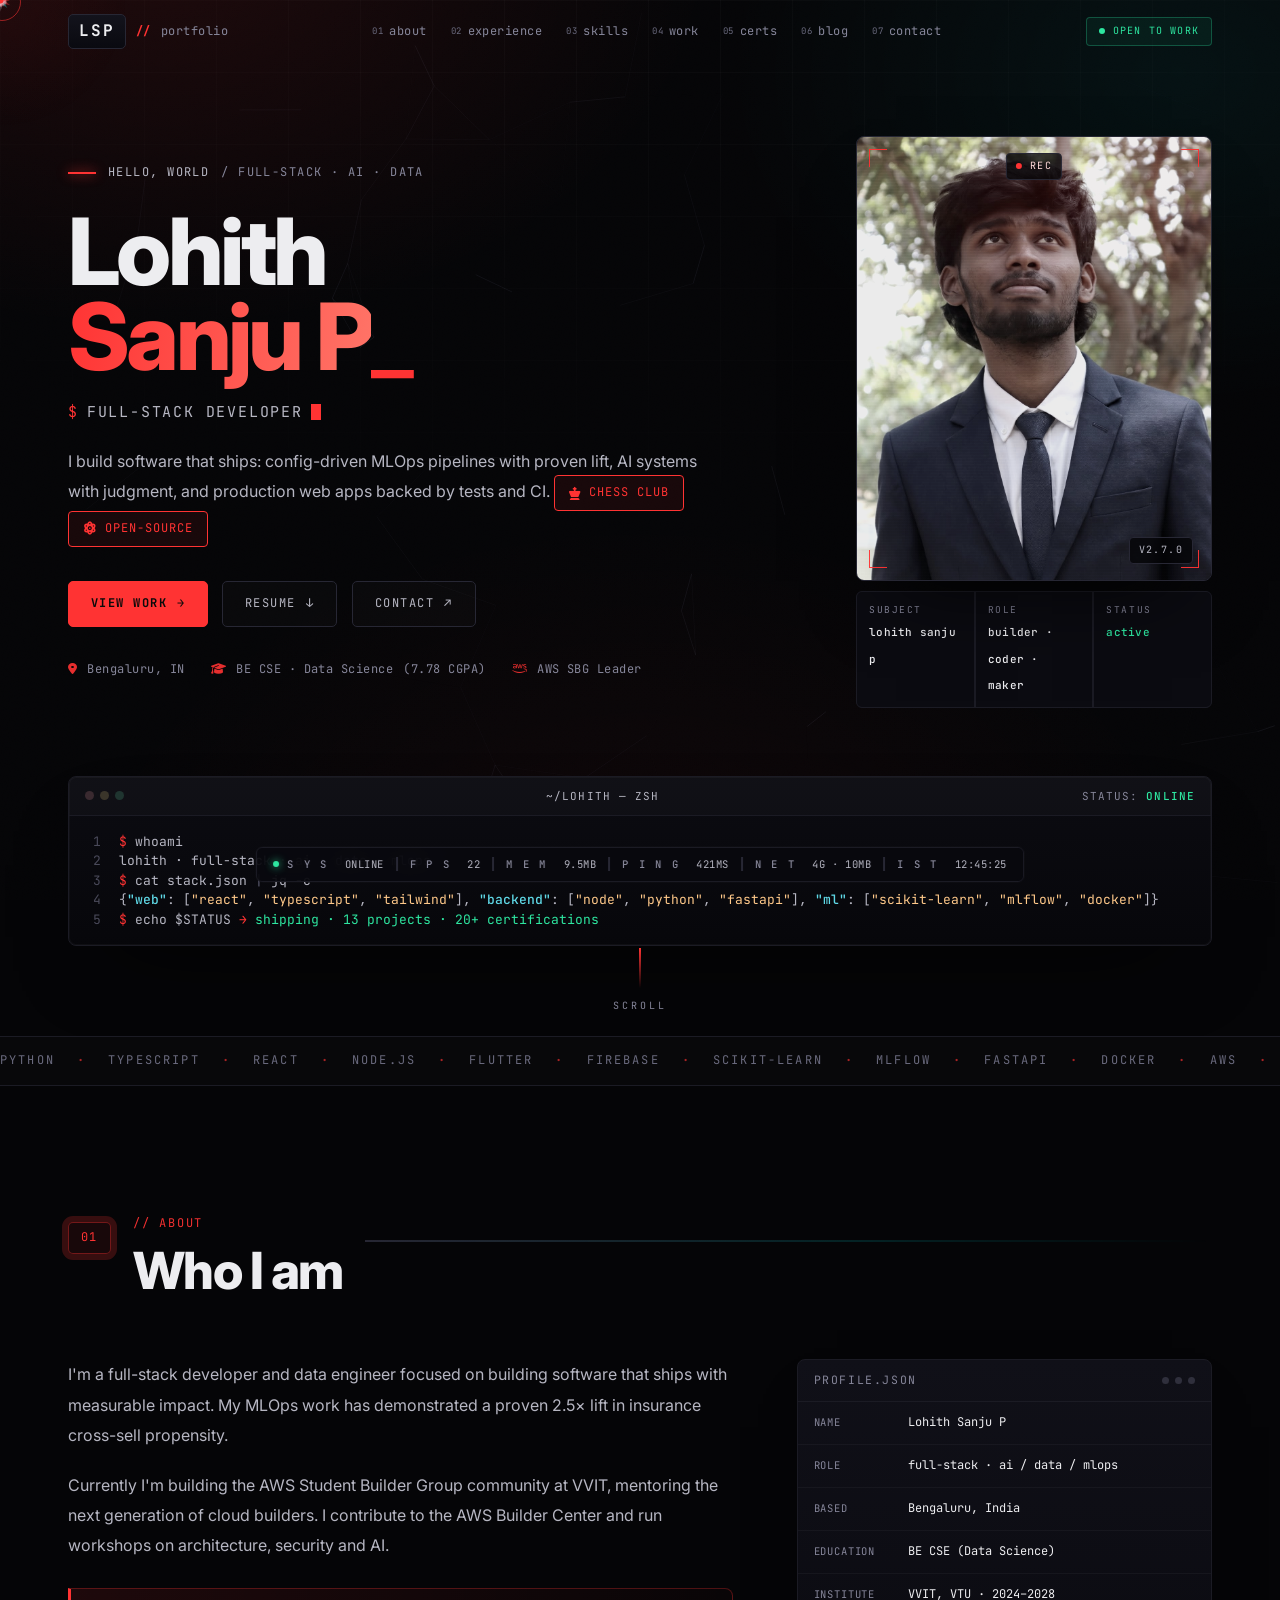
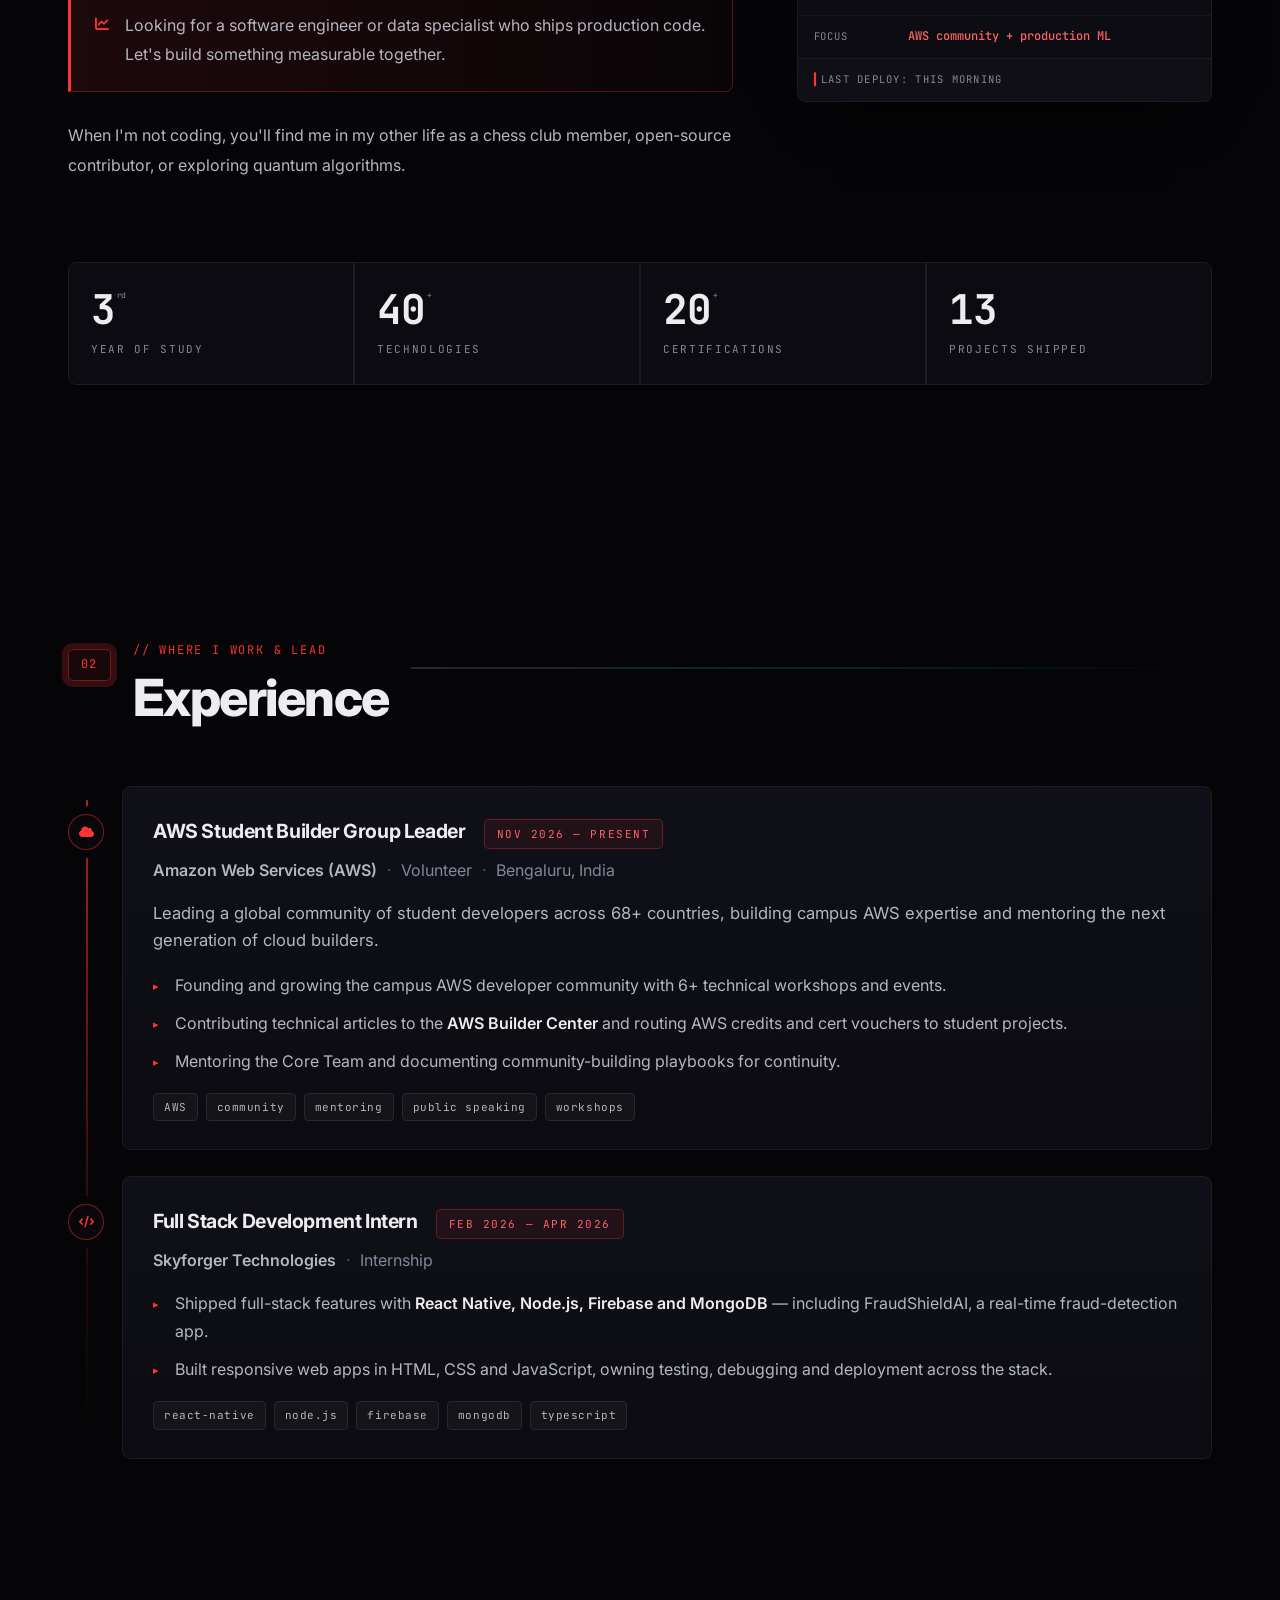
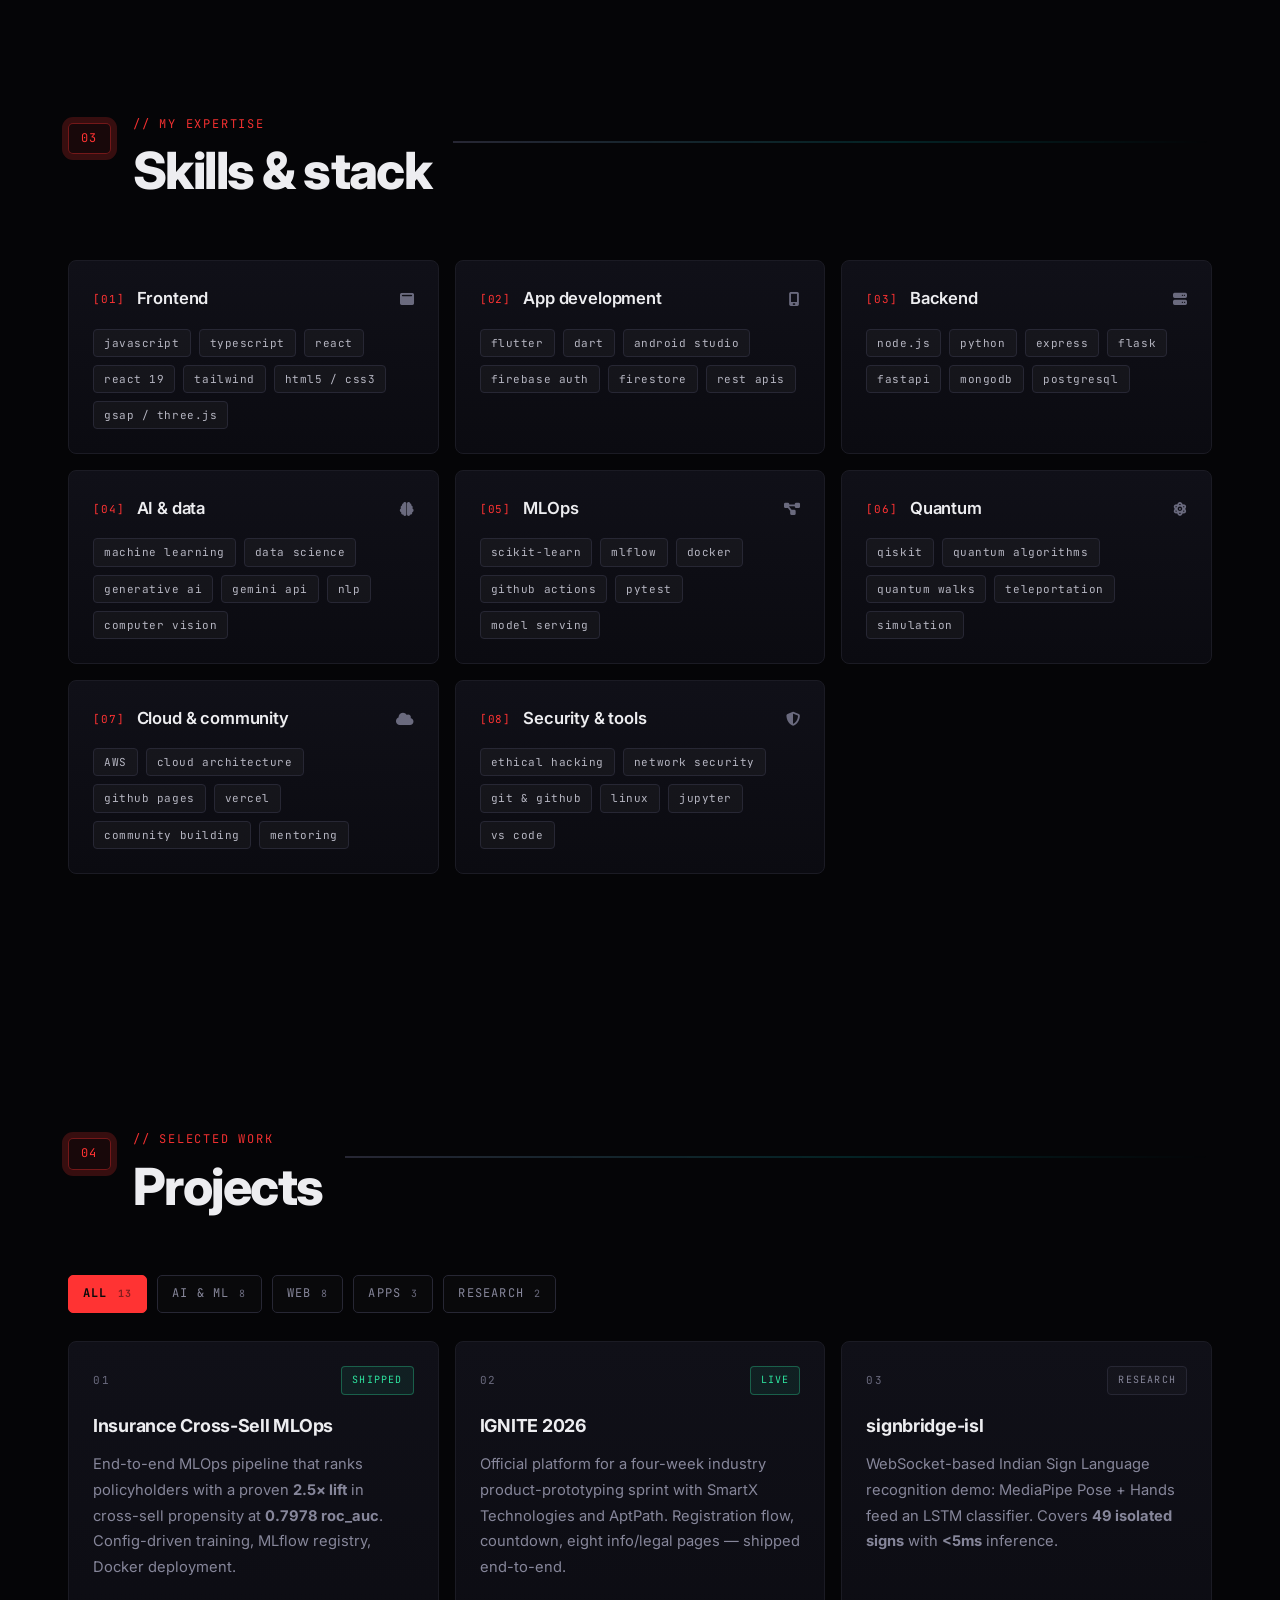
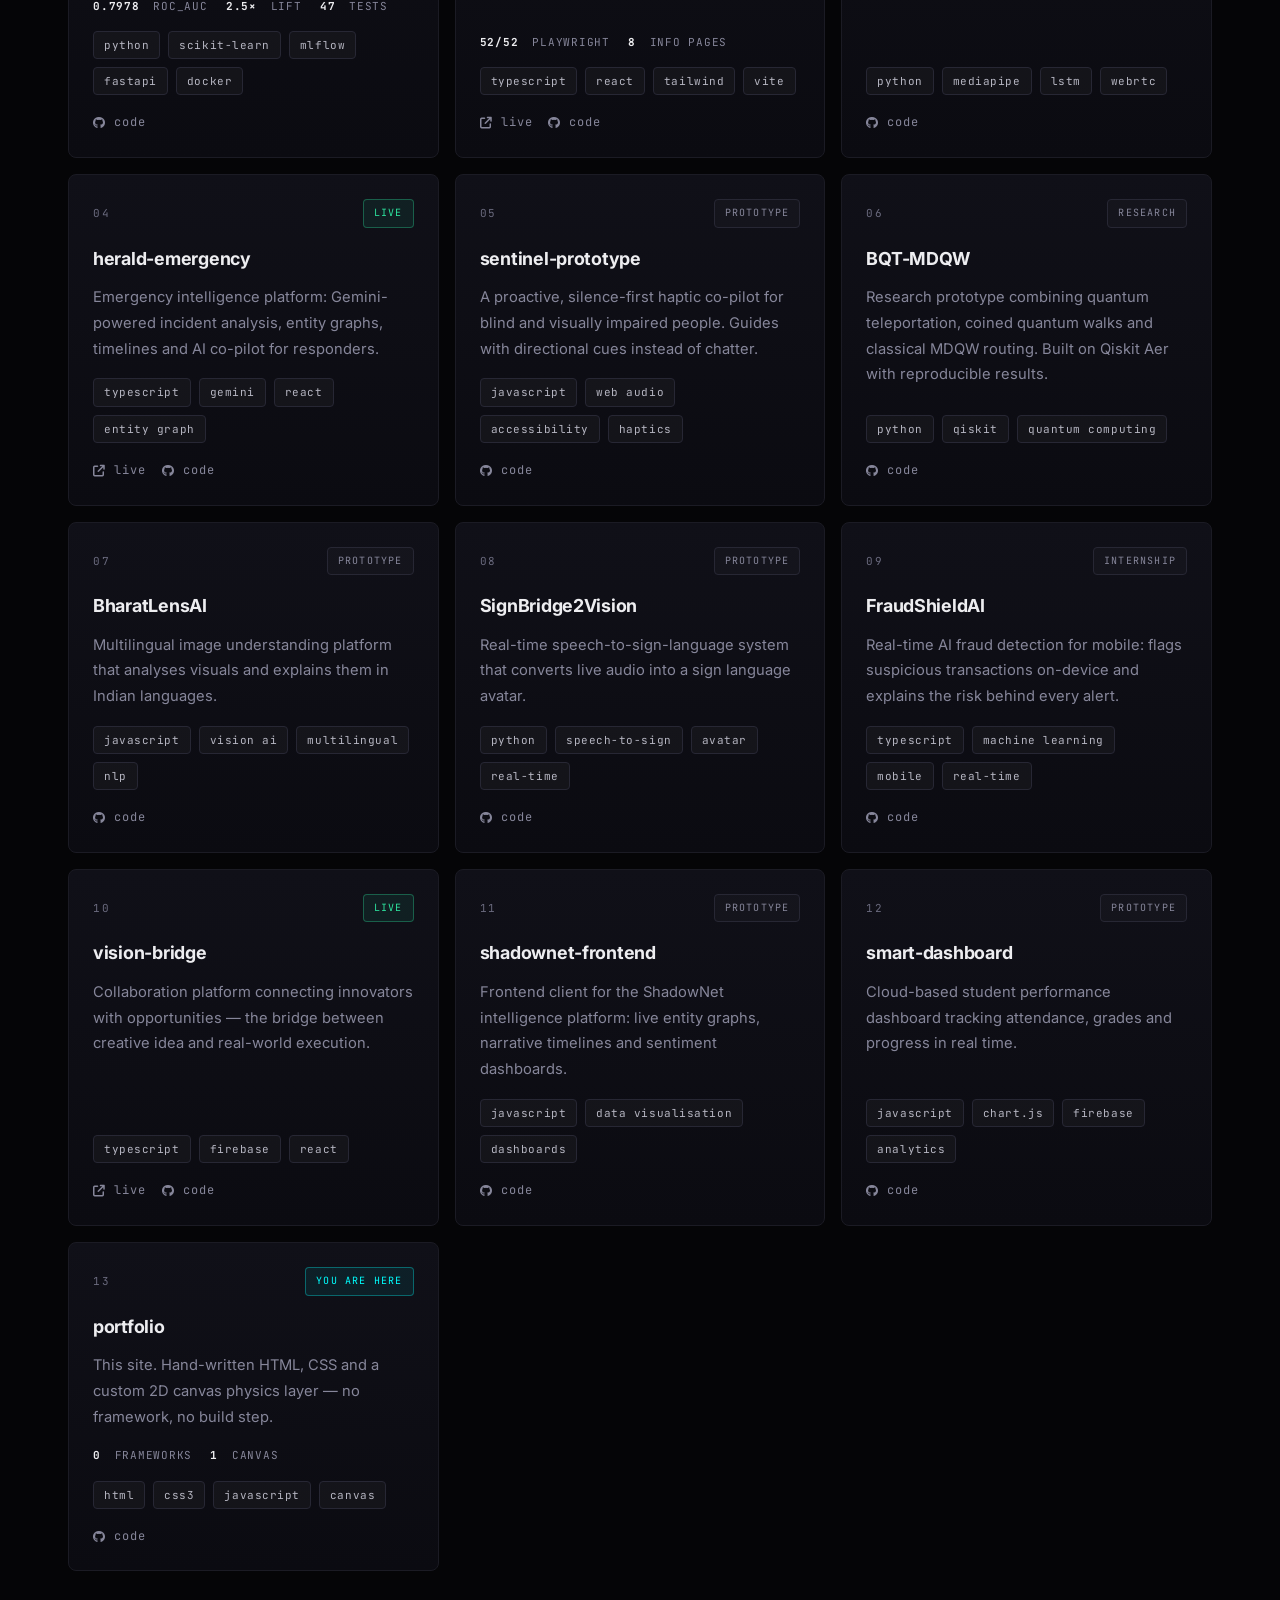
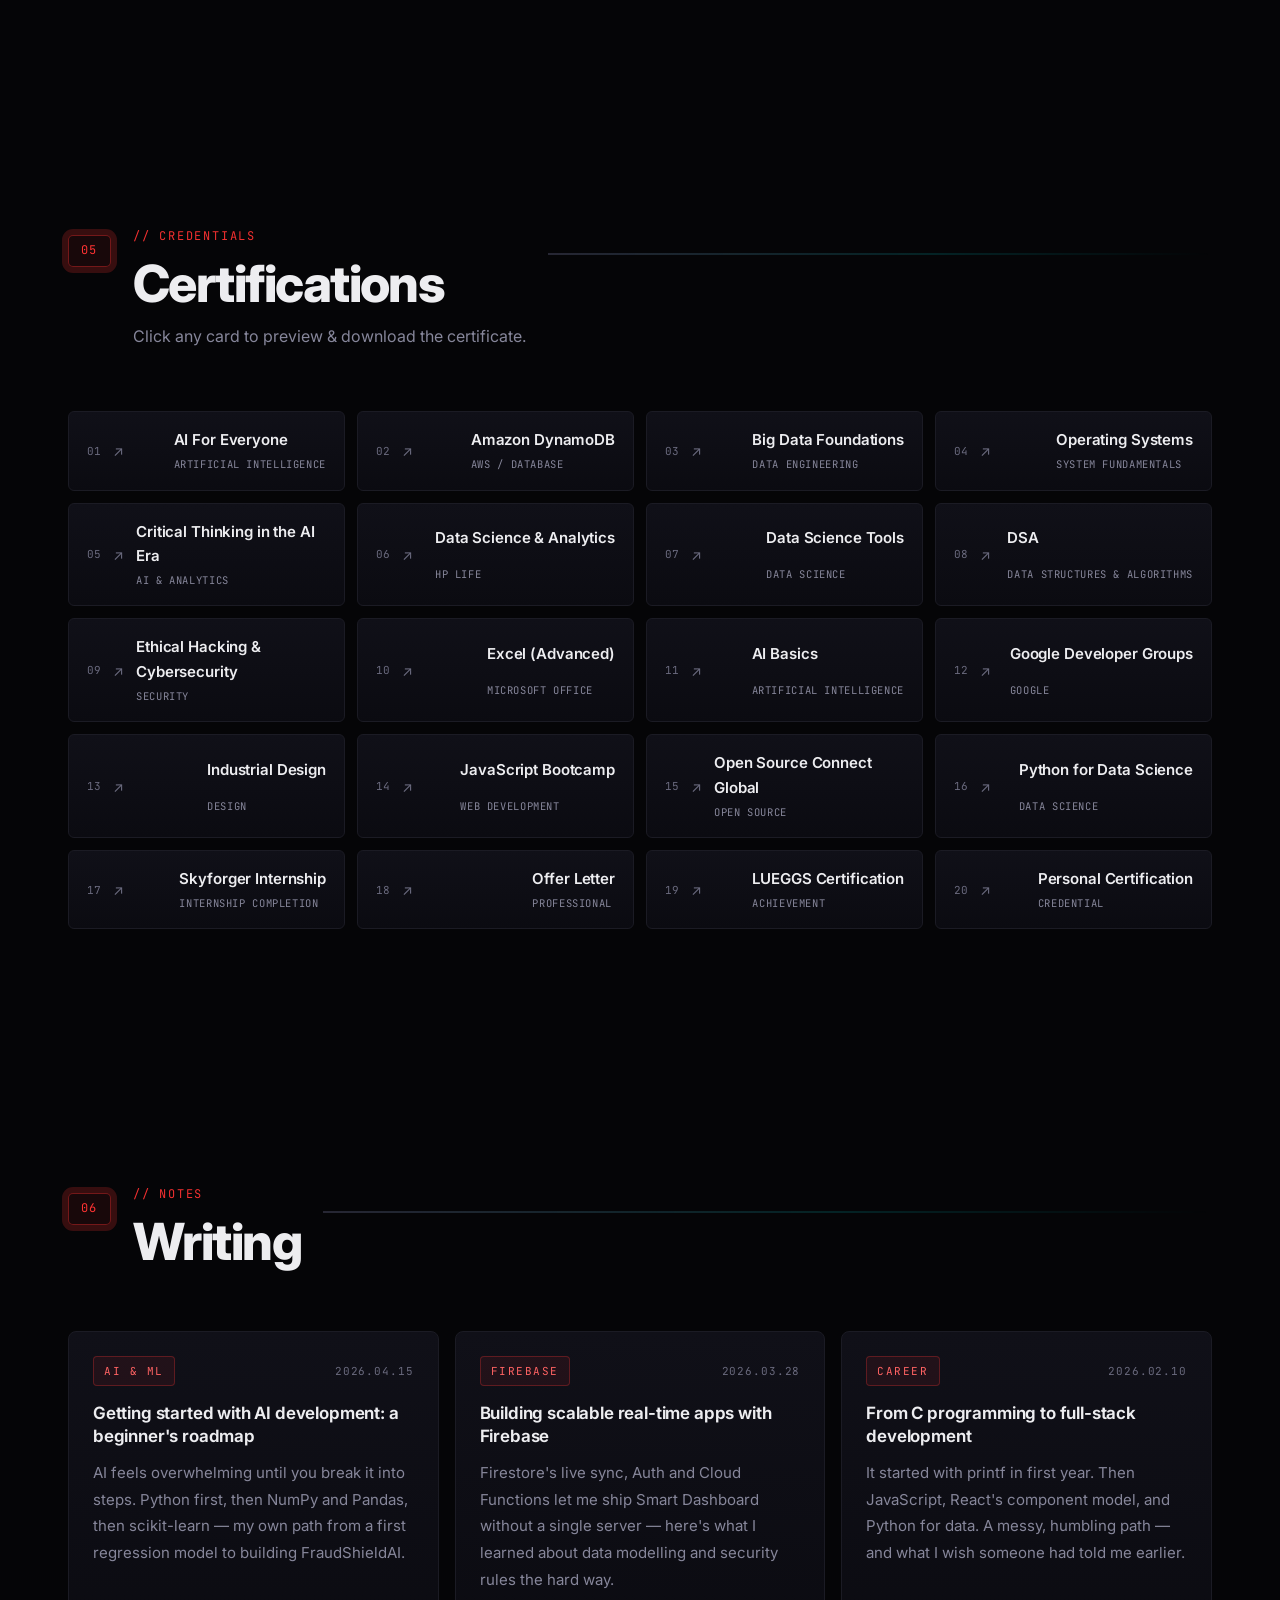
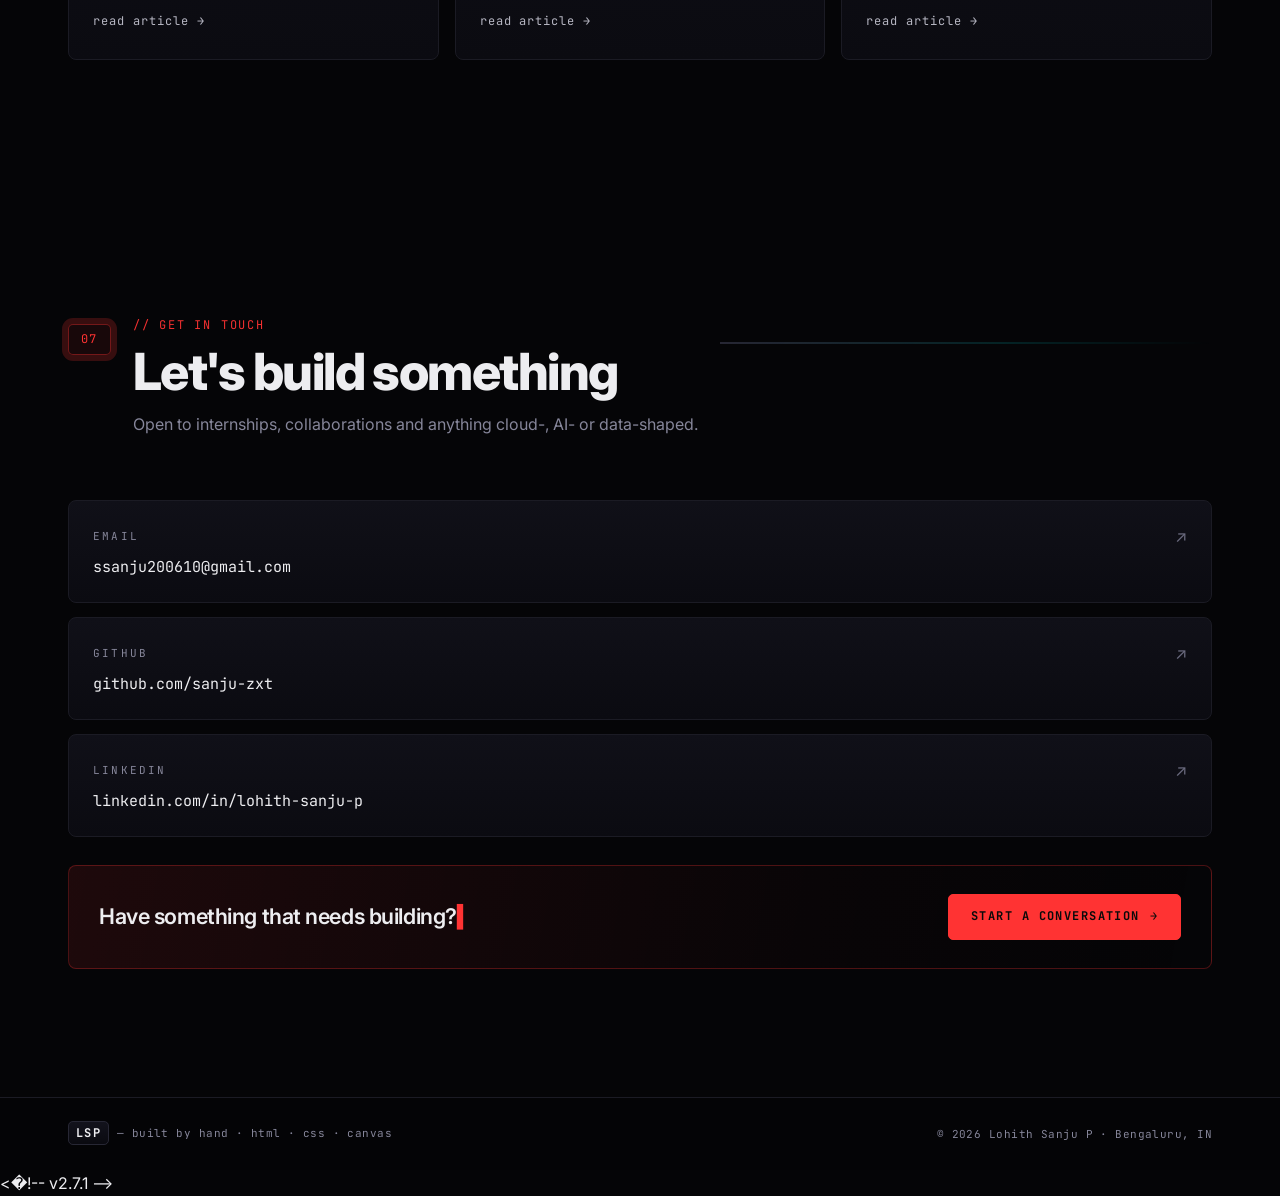
==== commit d738b09c: "Force new deploy: add version comment to index.html" ====
--- a/index.html
+++ b/index.html
@@ -692,4 +692,6 @@
 
   <script src="site.js" defer></script>
 </body>
-</html>+</html>< ! - -   v 2 . 7 . 1   - - > + 
+ 
--- a/site.css
+++ b/site.css
@@ -475,7 +475,7 @@
 
 .stats{
   display:grid; grid-template-columns:repeat(4,1fr); gap:2px;
-  margin-top:clamp:calc(40px,5vw,62px);
+  margin-top:clamp(40px,5vw,62px);
   border:1px solid var(--line); border-radius:8px; overflow:hidden; background:var(--line);
 }
 .stat{ background:var(--panel); padding:26px 22px; transition:background .25s, border-color .25s; }
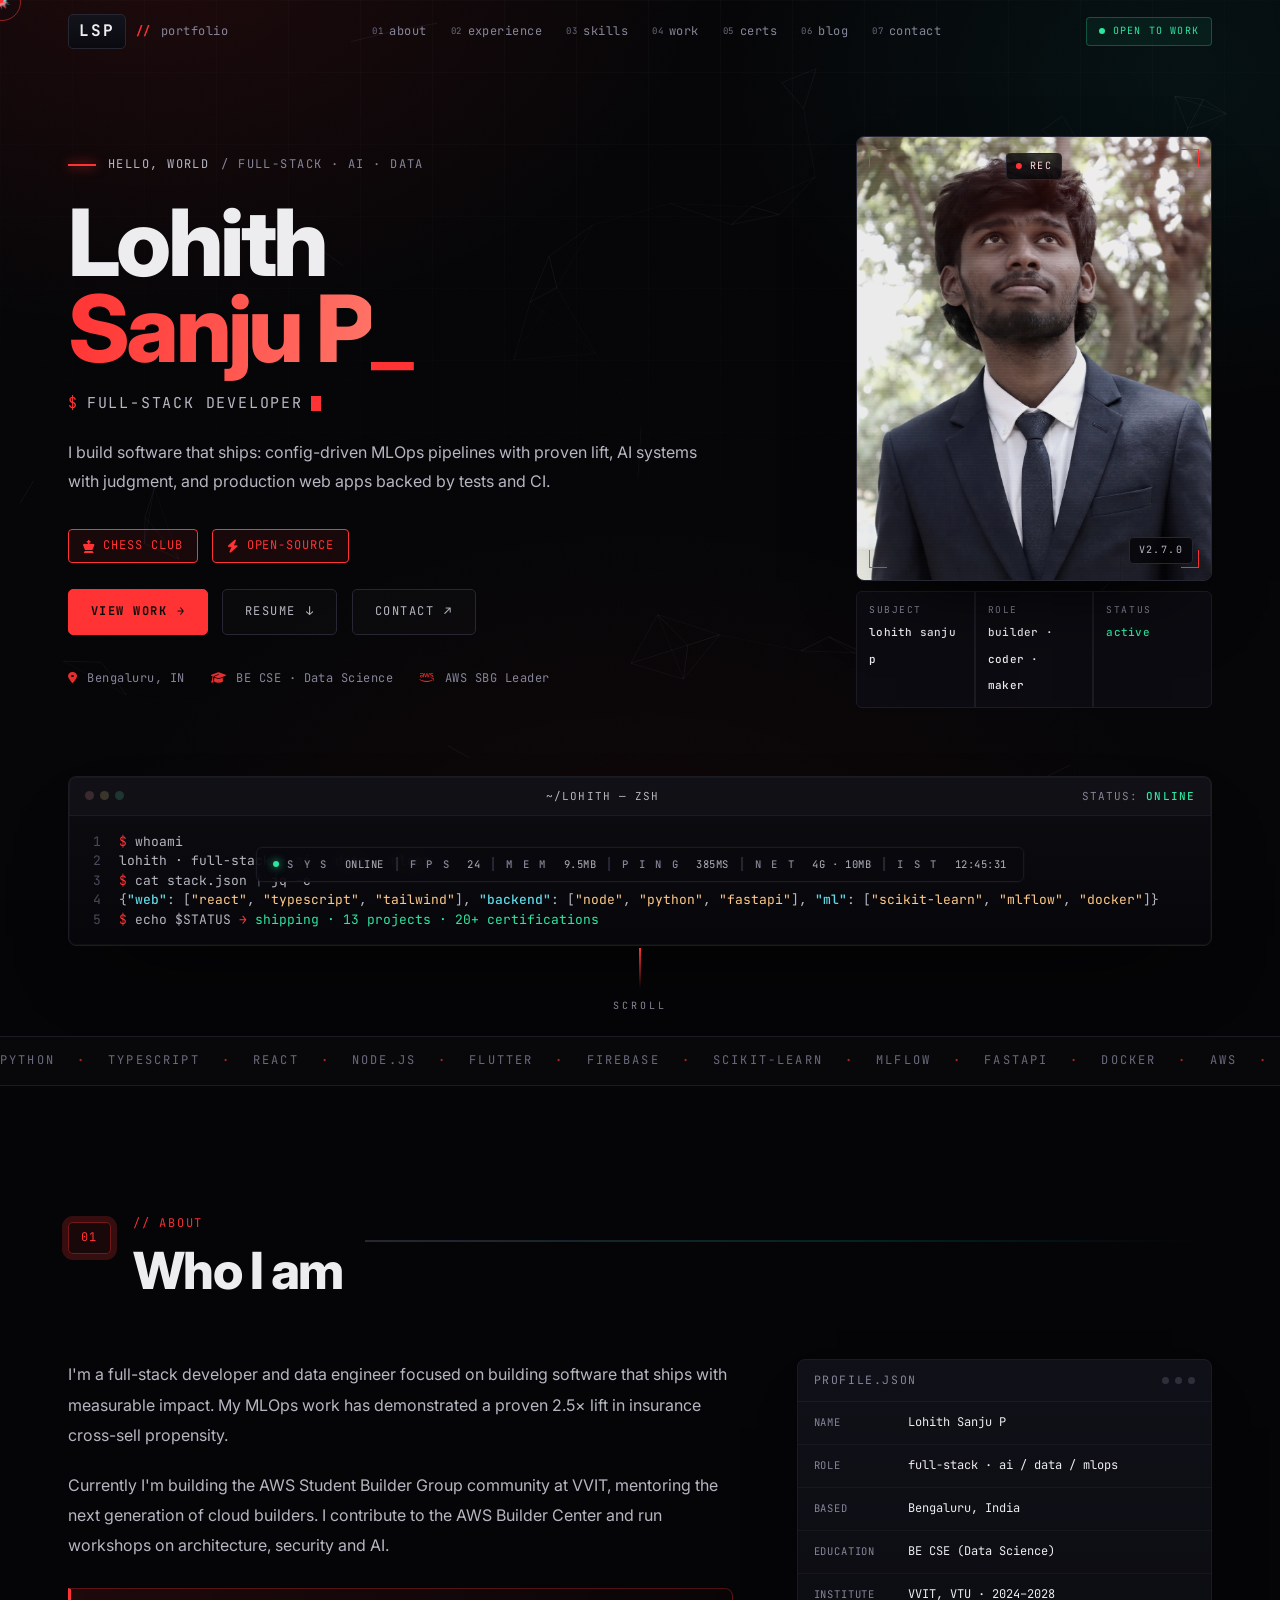
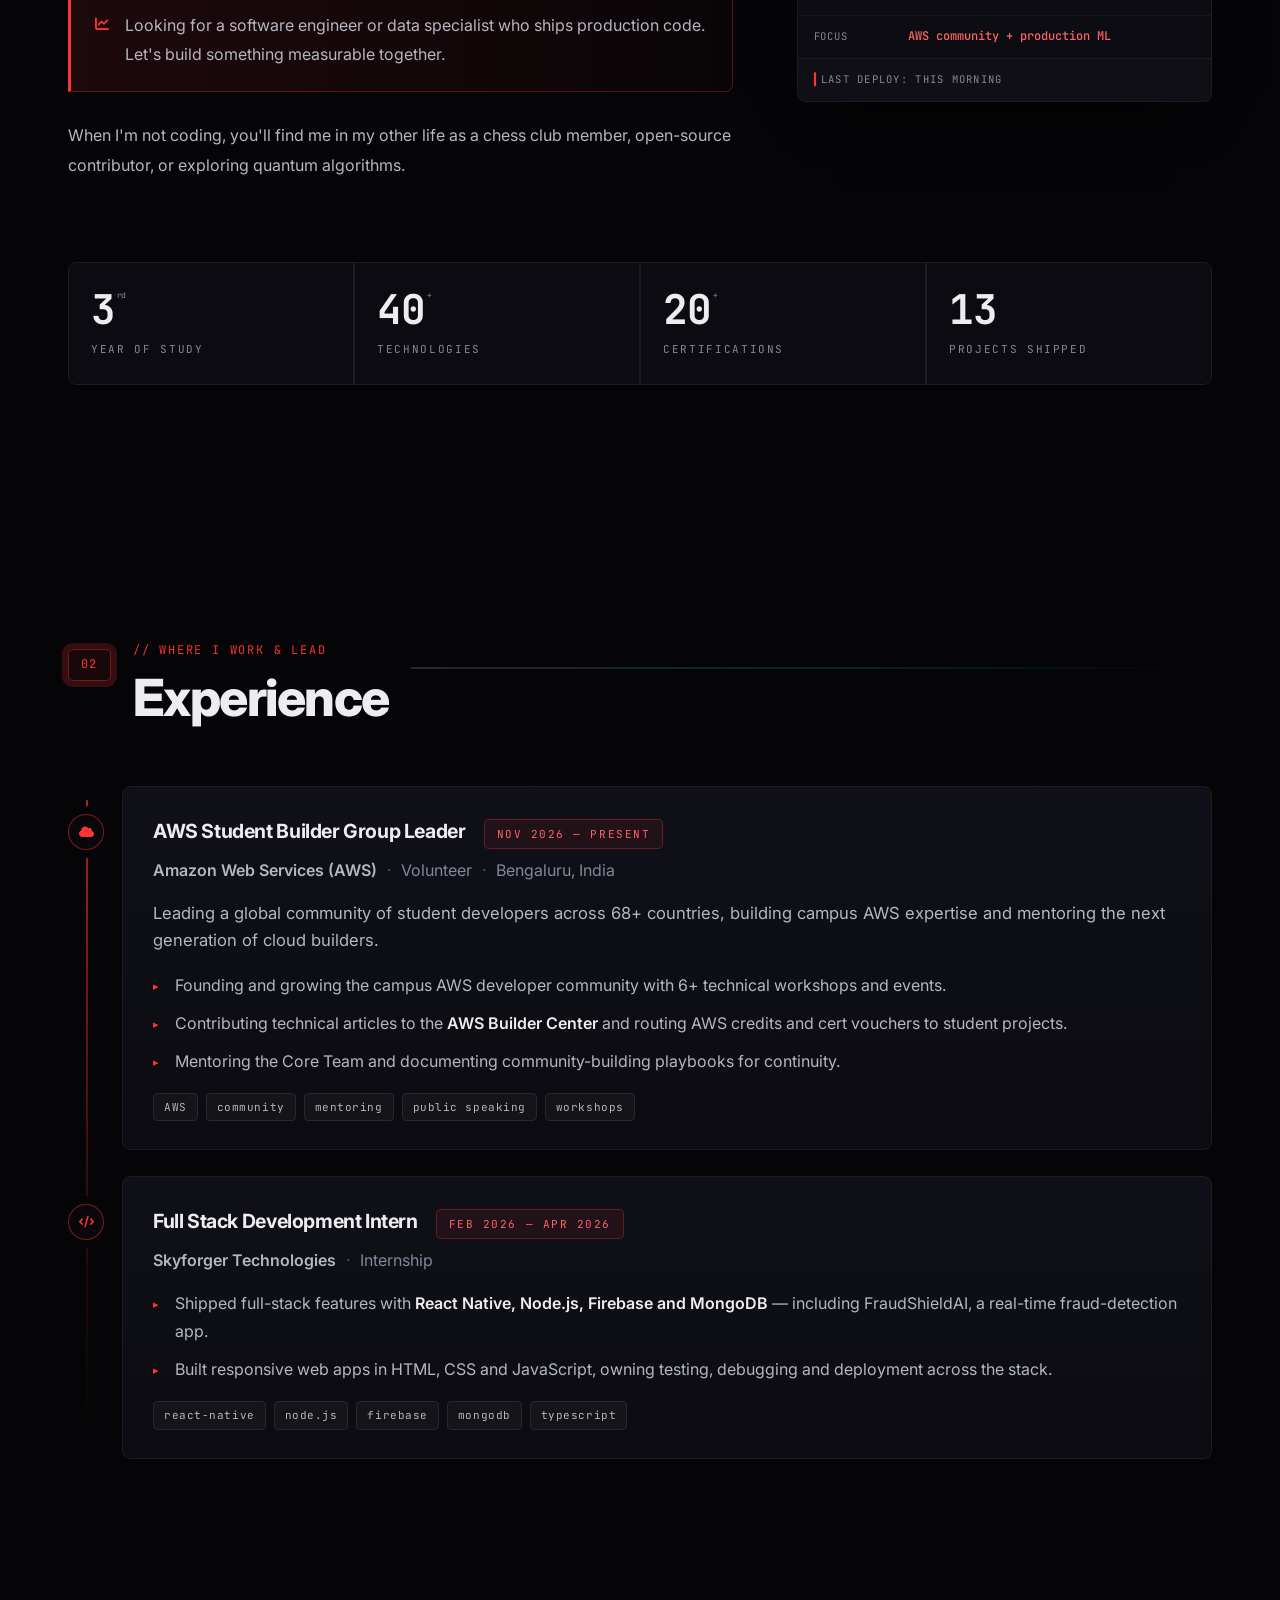
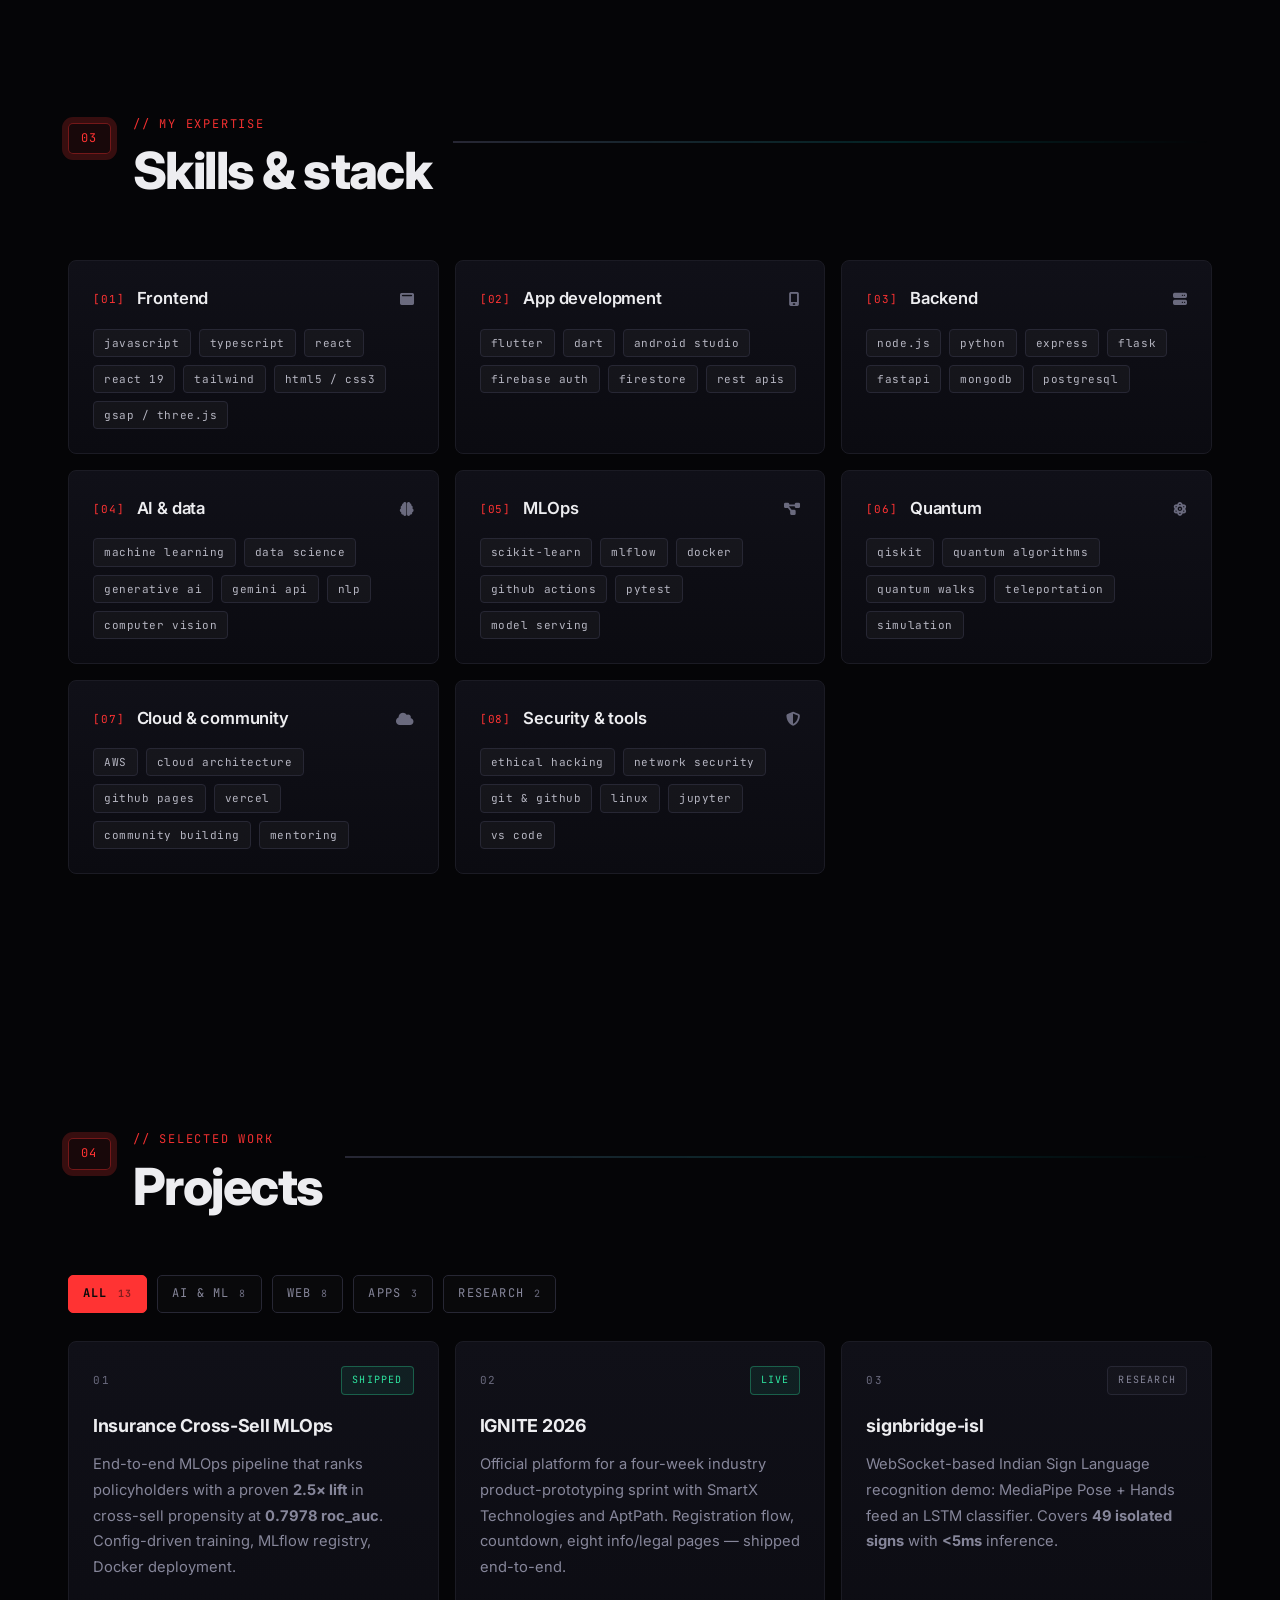
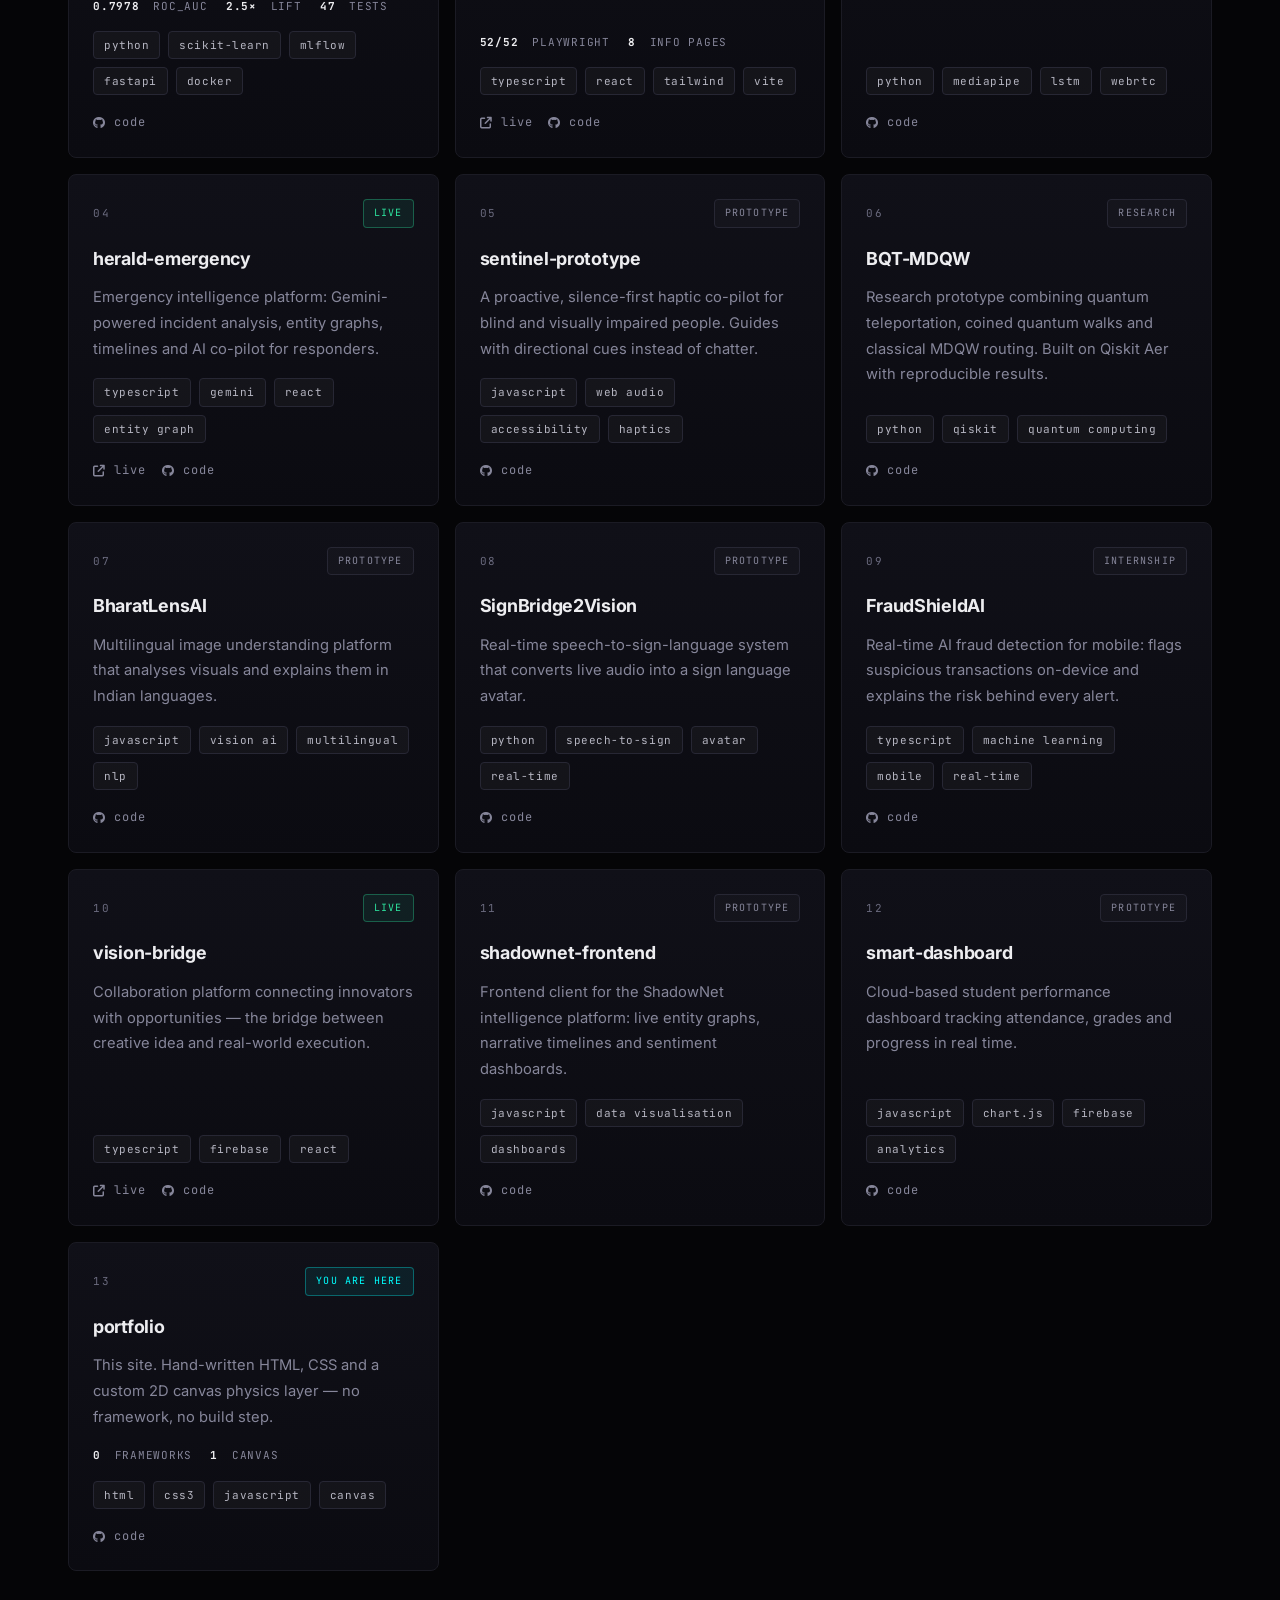
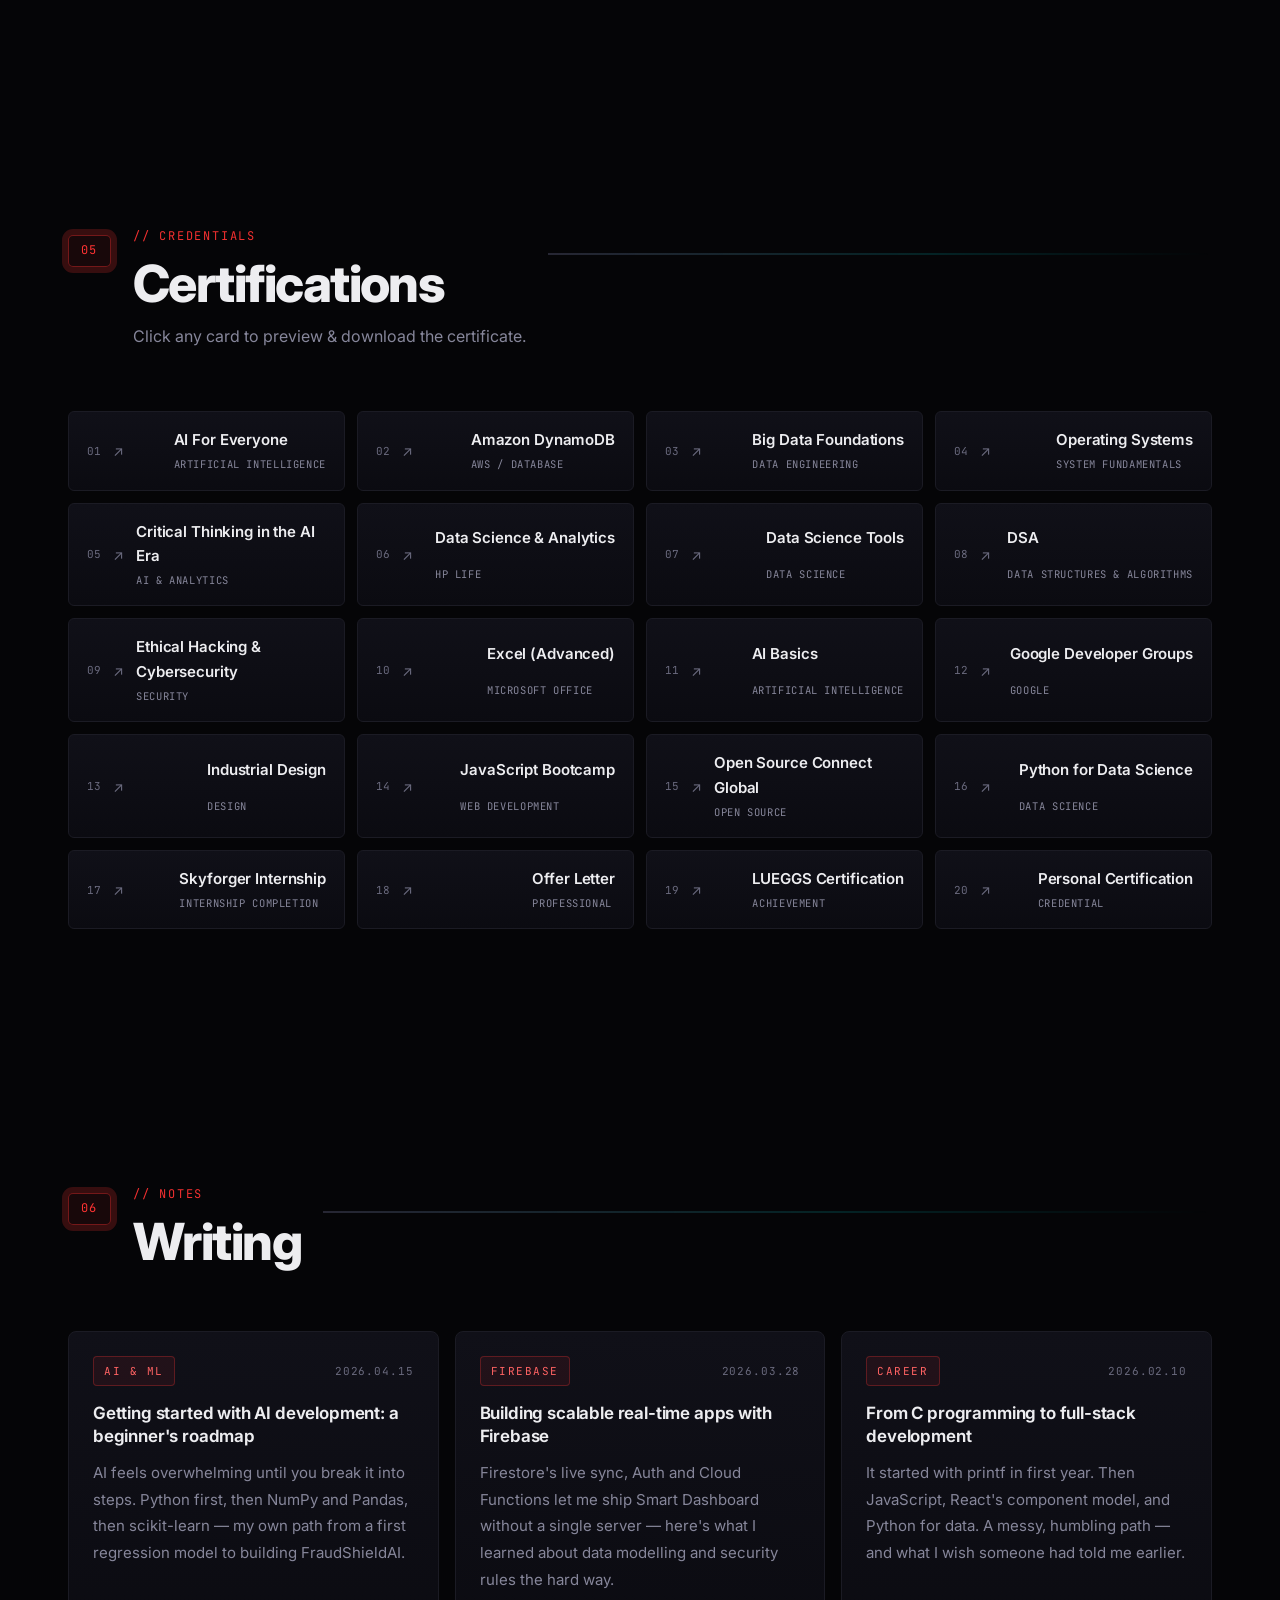
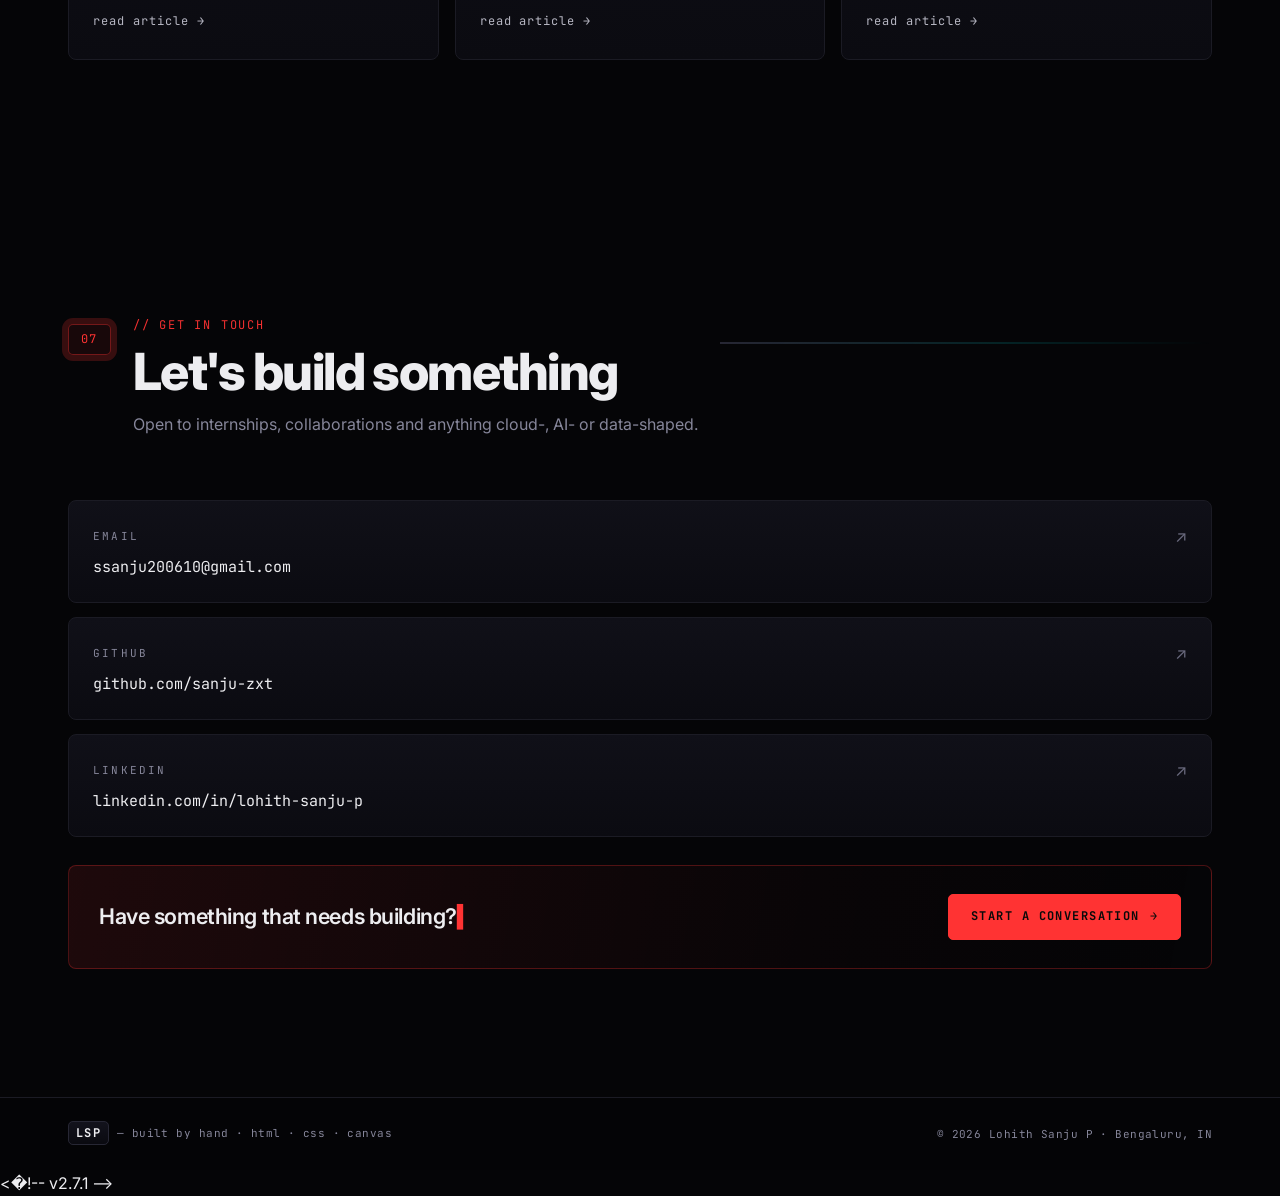
==== commit a4449f6b: "Final hero improvements: remove CGPA, proper badges container - Removed CGPA from hero-meta section " ====
--- a/index.html
+++ b/index.html
@@ -104,8 +104,12 @@
 
           <p class="hero-desc reveal">
             I build software that ships: config-driven MLOps pipelines with proven lift, AI systems with judgment, and production web apps backed by tests and CI.
-            <span class="hero-badge reveal"><i class="fas fa-chess-king"></i> chess club</span><span class="hero-badge reveal"><i class="fas fa-atom"></i> open-source</span>
           </p>
+
+          <div class="hero-badges reveal">
+            <span class="hero-badge"><i class="fas fa-chess-king"></i> chess club</span>
+            <span class="hero-badge"><i class="fas fa-bolt"></i> open-source</span>
+          </div>
 
           <div class="hero-cta reveal">
             <a class="btn btn-primary" href="#work">view work <span aria-hidden="true">→</span></a>
@@ -115,7 +119,7 @@
 
           <ul class="hero-meta reveal">
             <li><span class="mi"><i class="fas fa-location-dot"></i></span>Bengaluru, IN</li>
-            <li><span class="mi"><i class="fas fa-graduation-cap"></i></span>BE CSE · Data Science <span class="hero-cgpa">(7.78 CGPA)</span></li>
+            <li><span class="mi"><i class="fas fa-graduation-cap"></i></span>BE CSE · Data Science</li>
             <li><span class="mi"><i class="fab fa-aws"></i></span>AWS SBG Leader</li>
           </ul>
         </div>
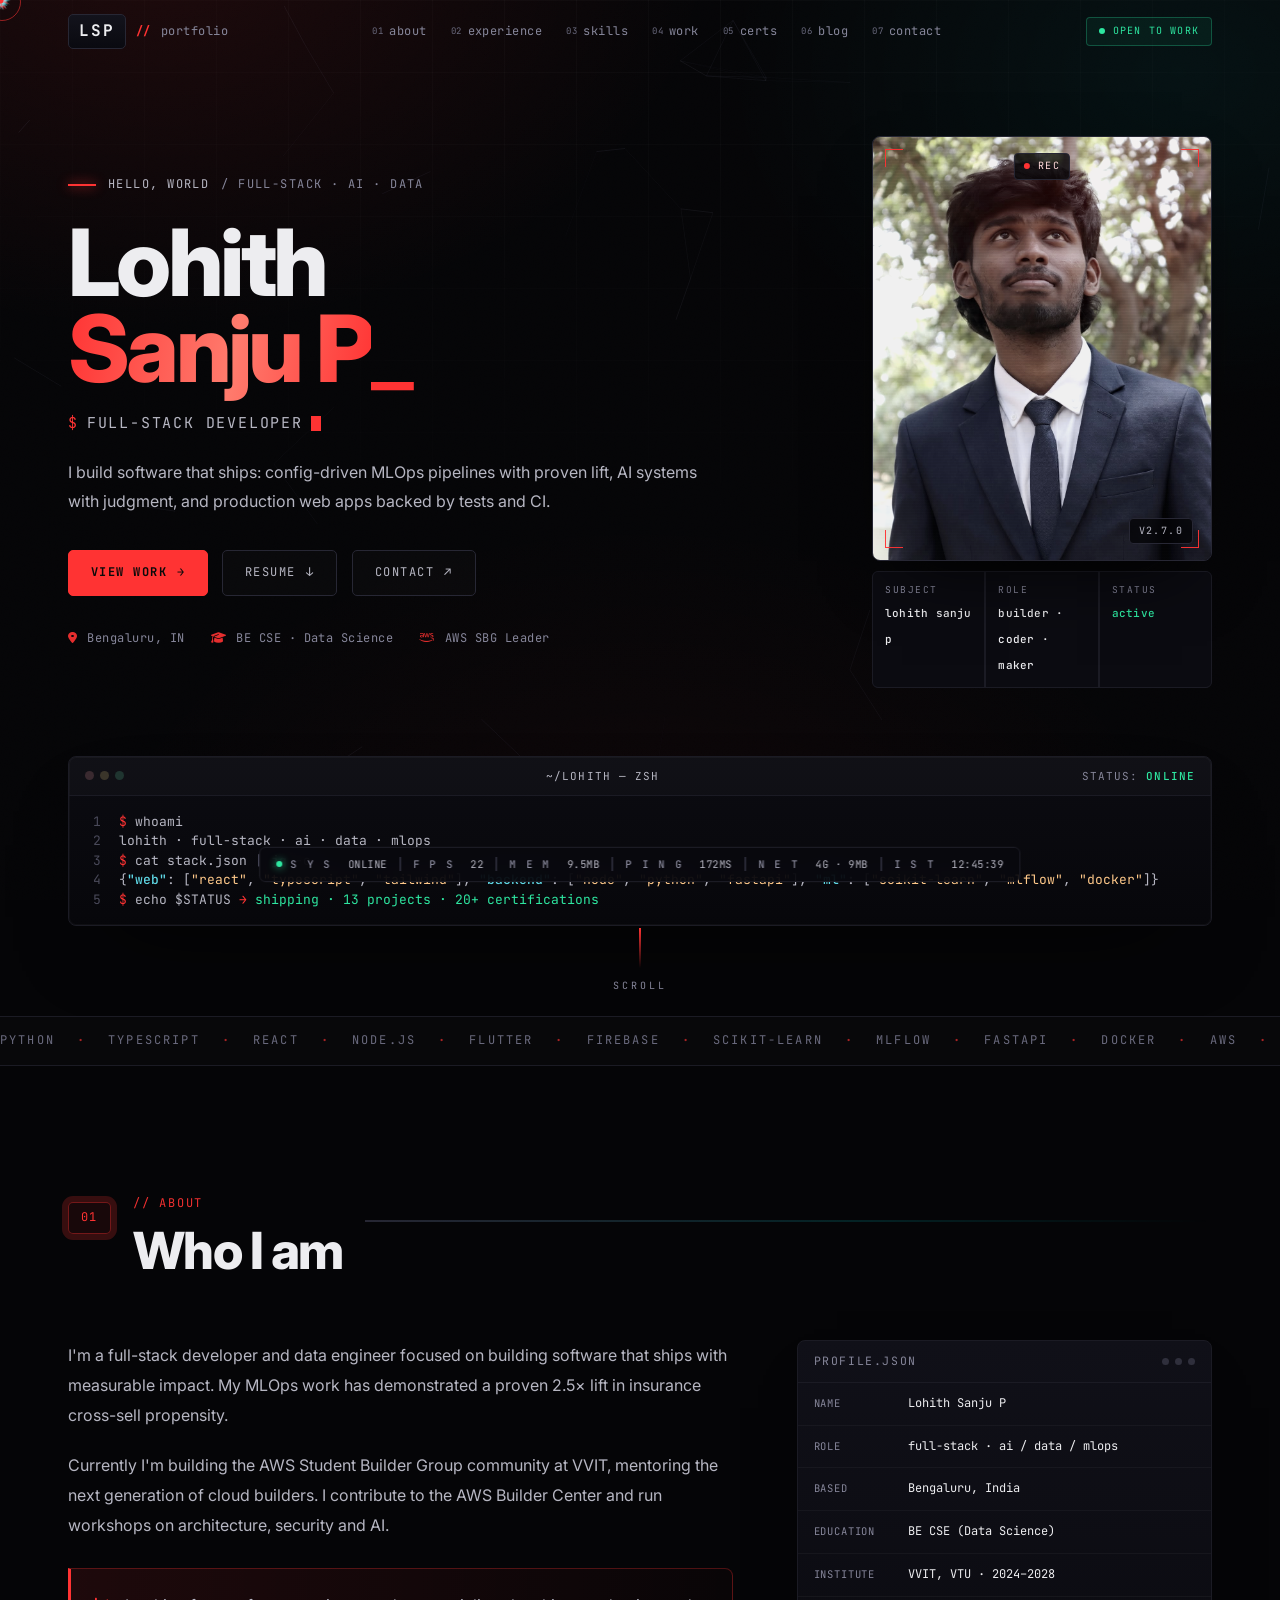
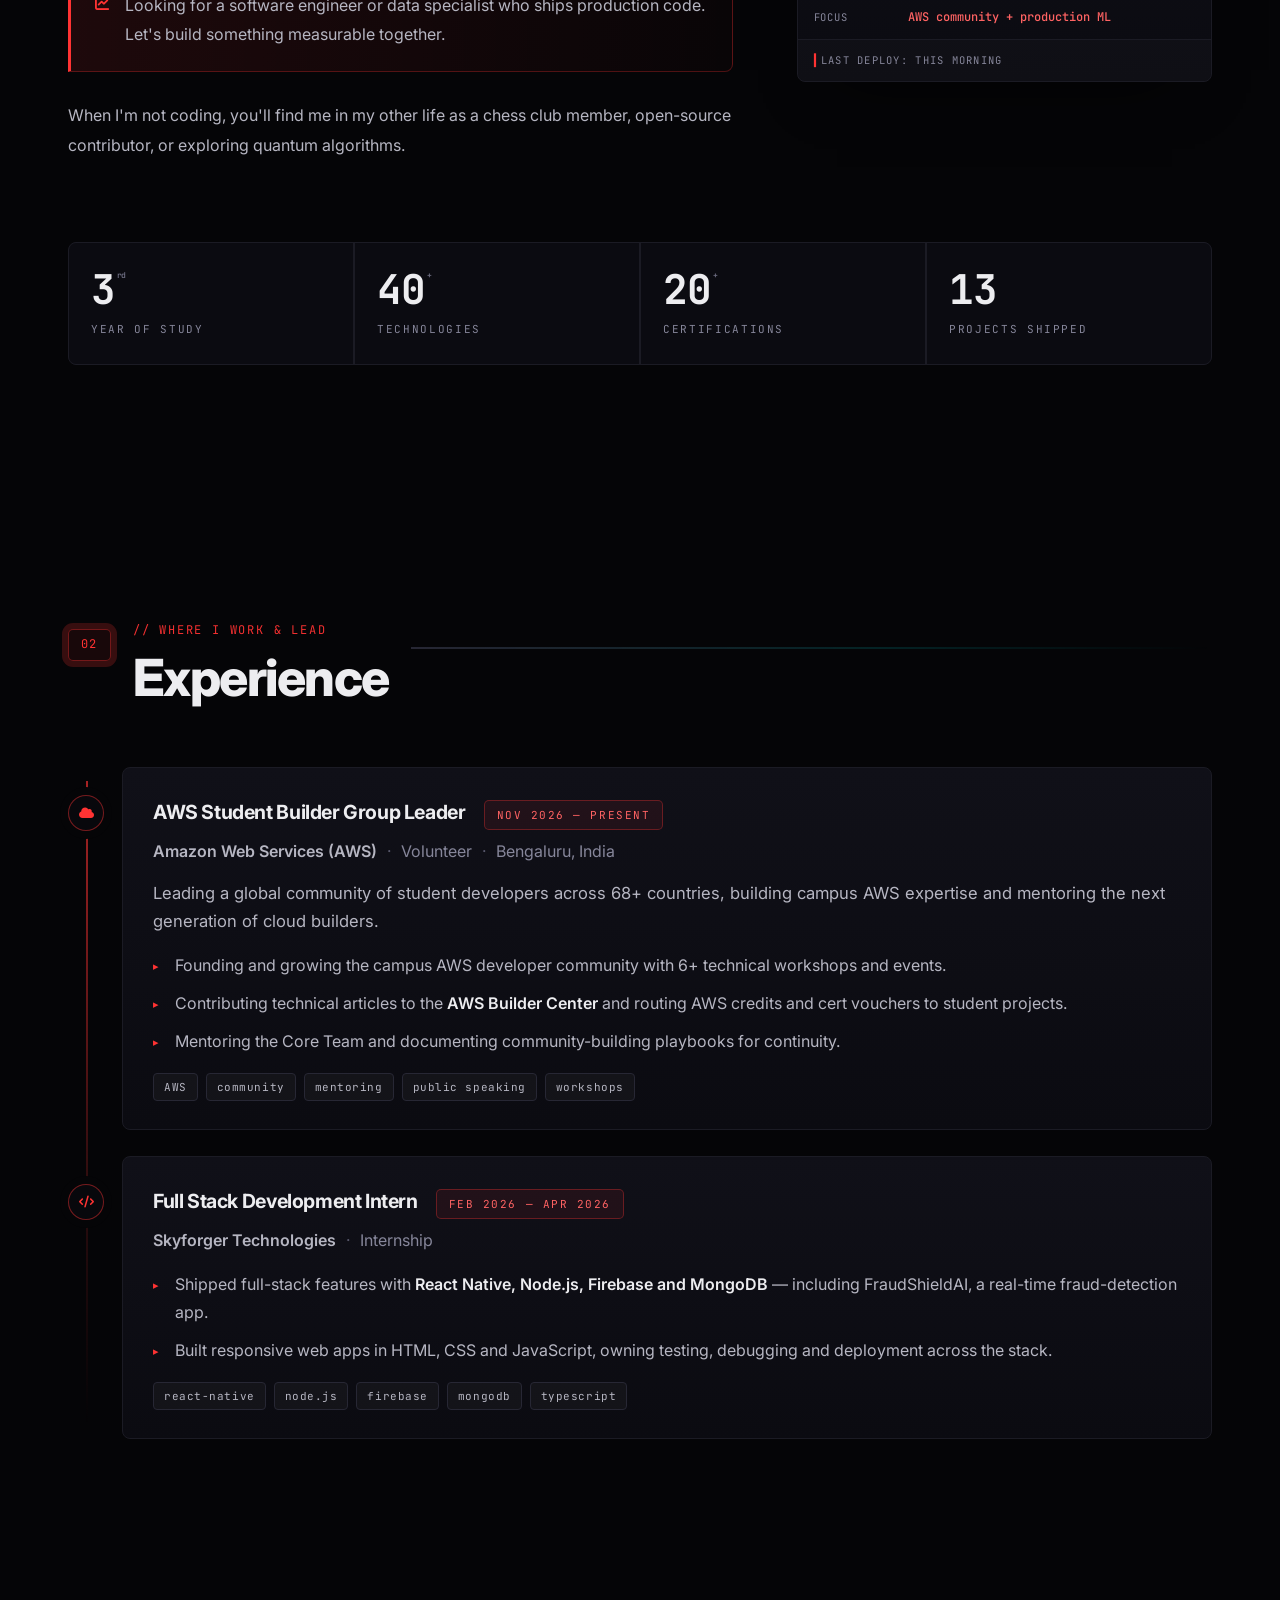
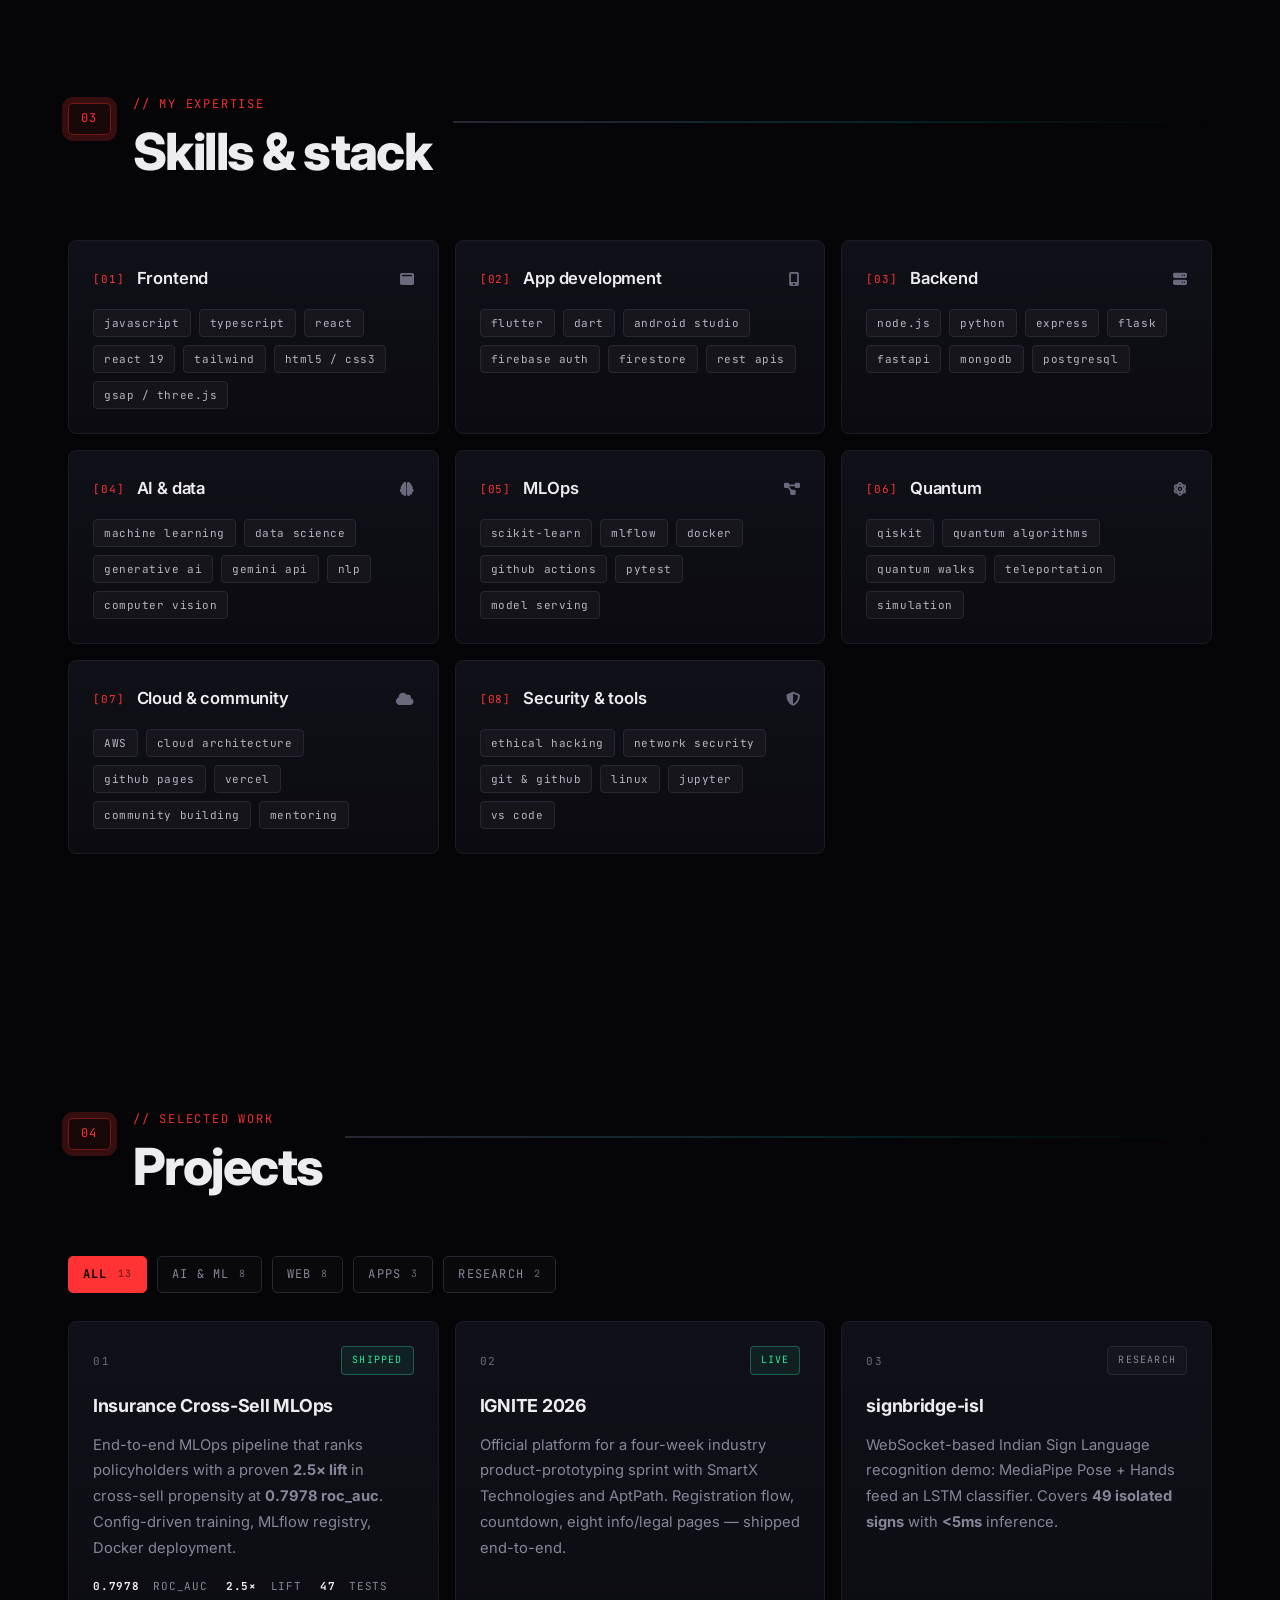
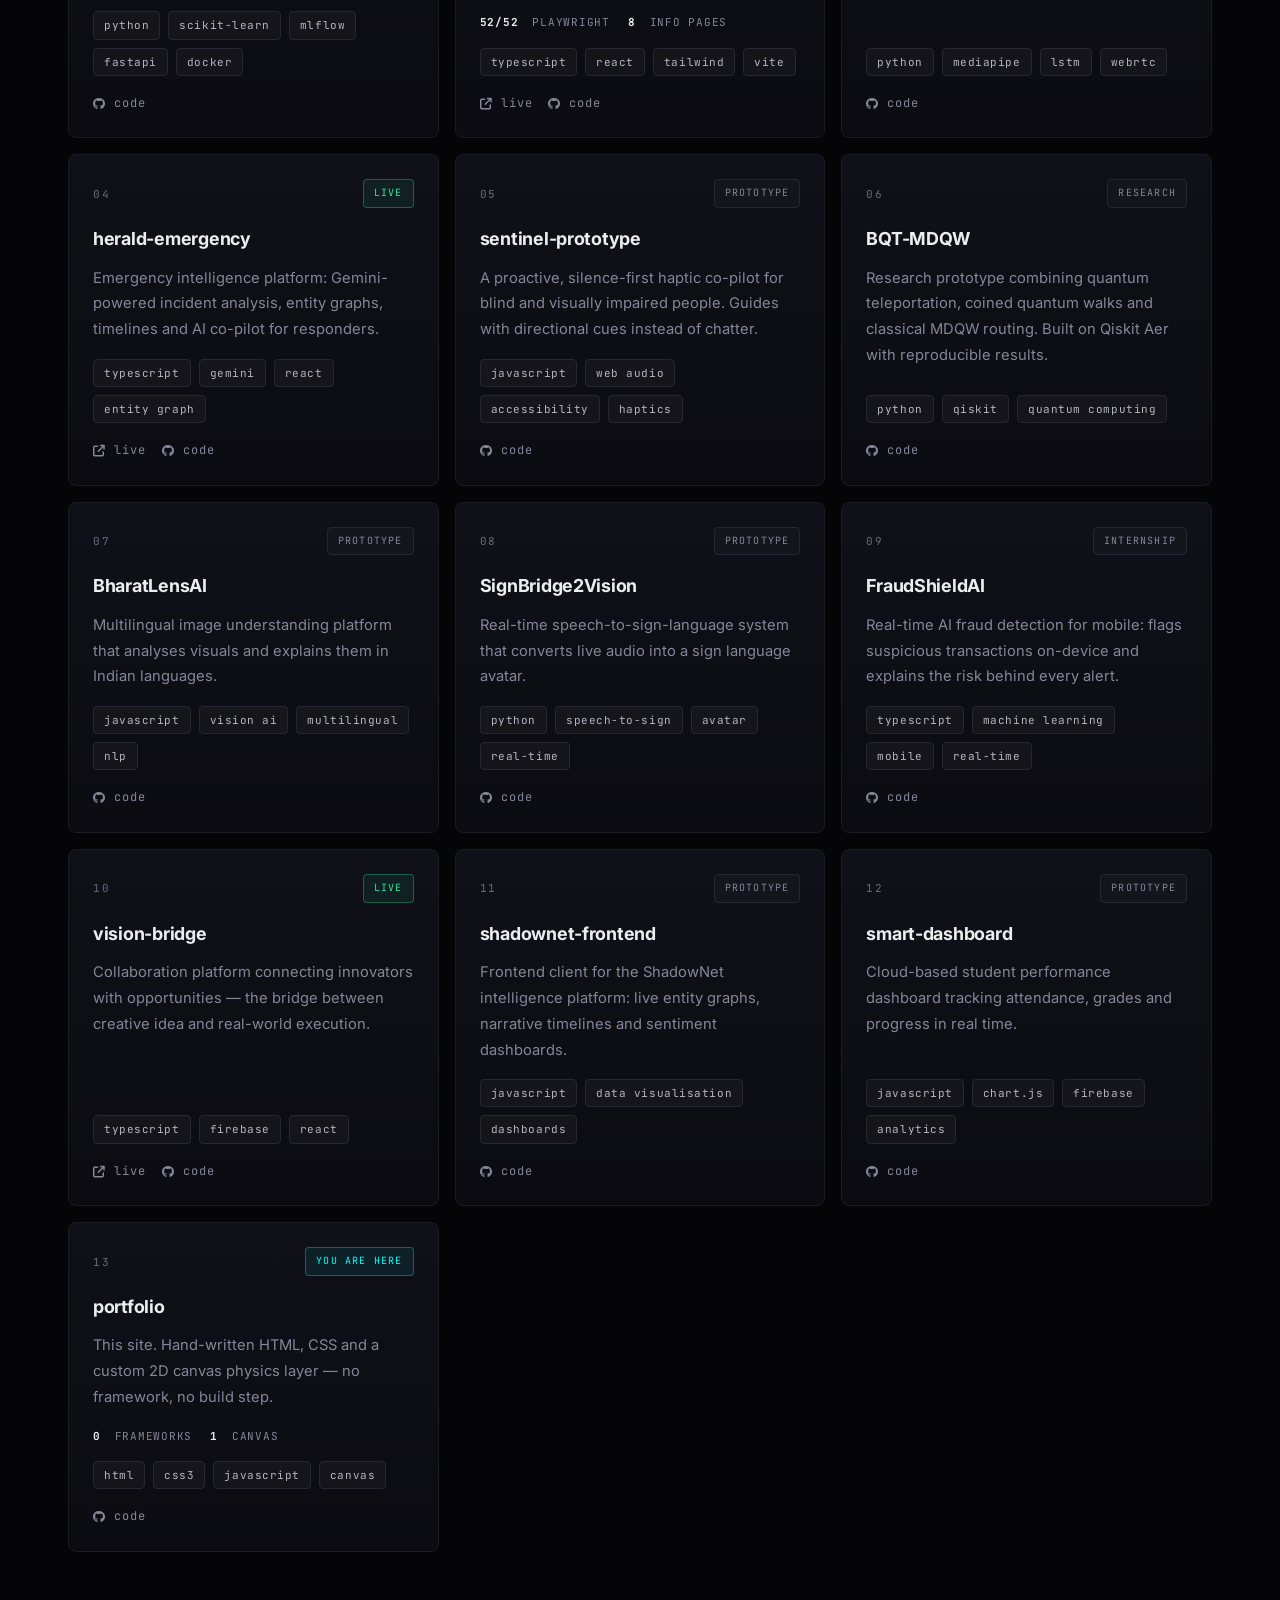
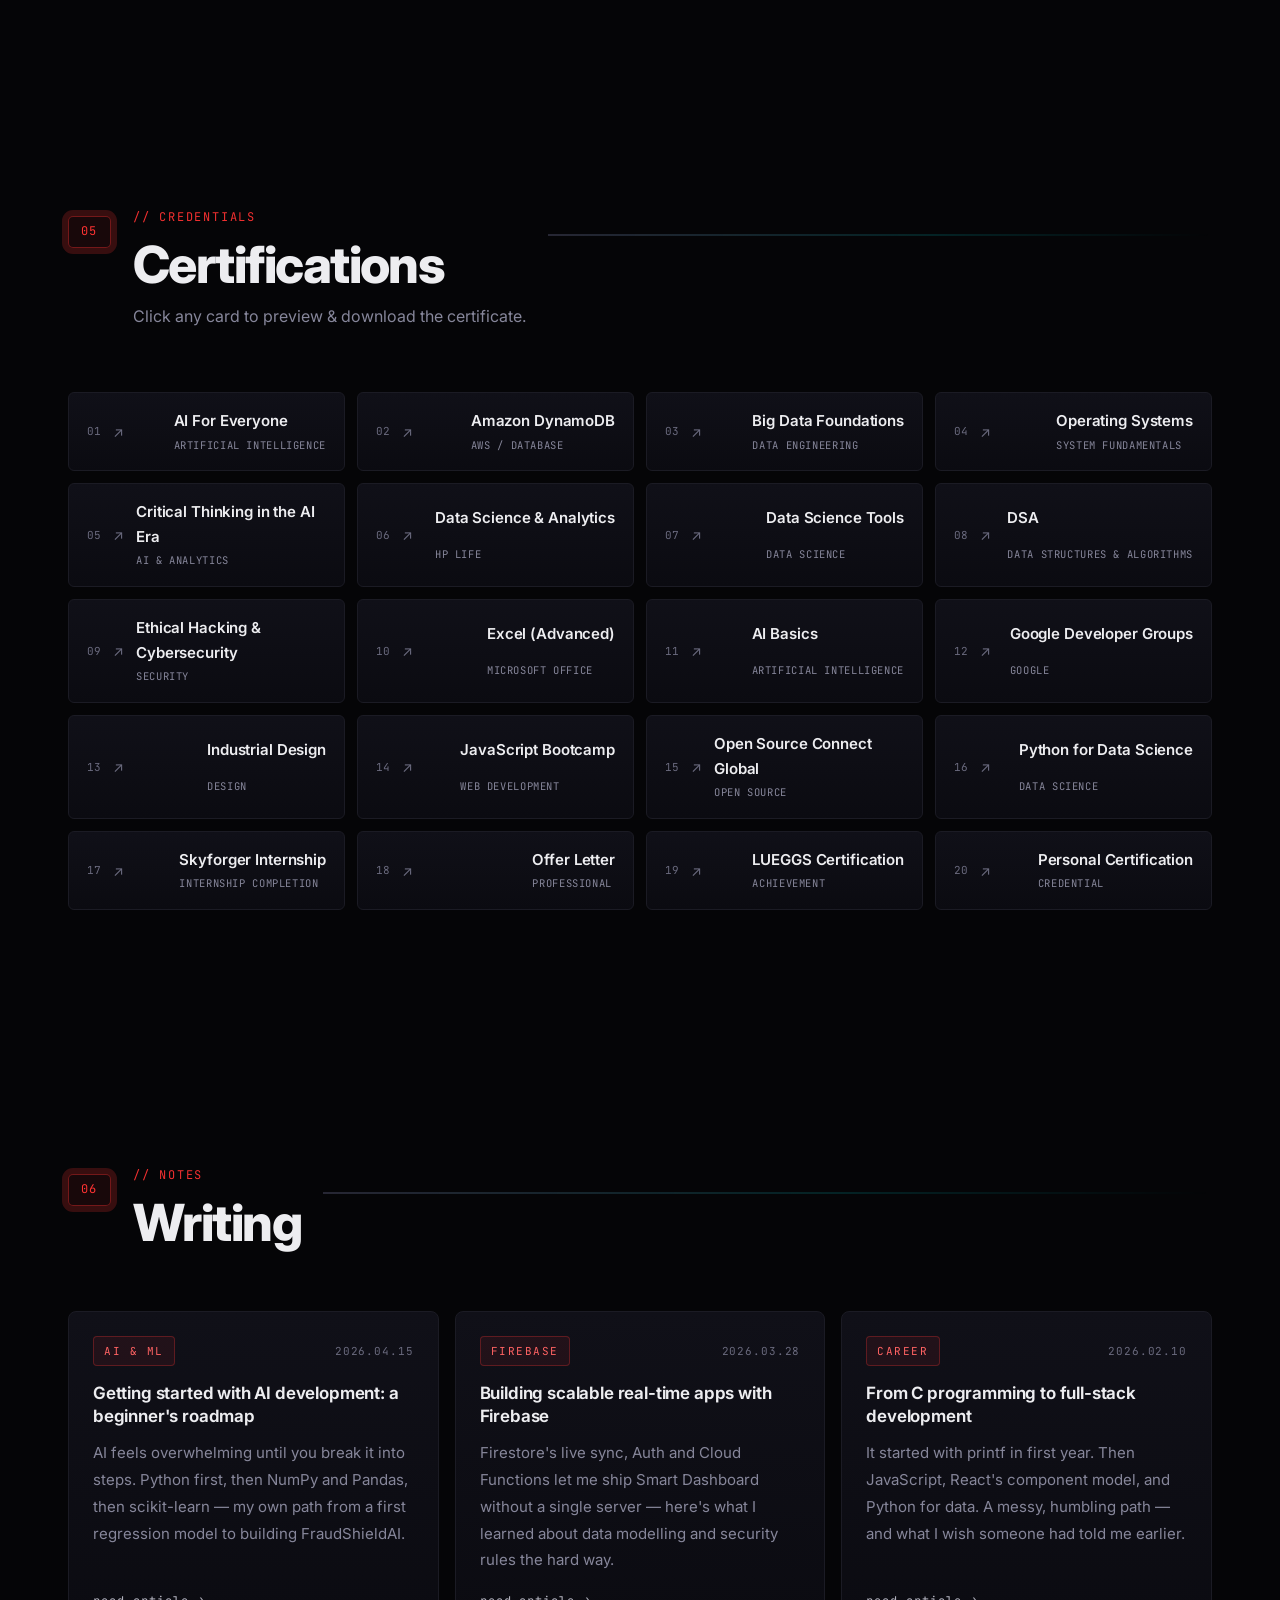
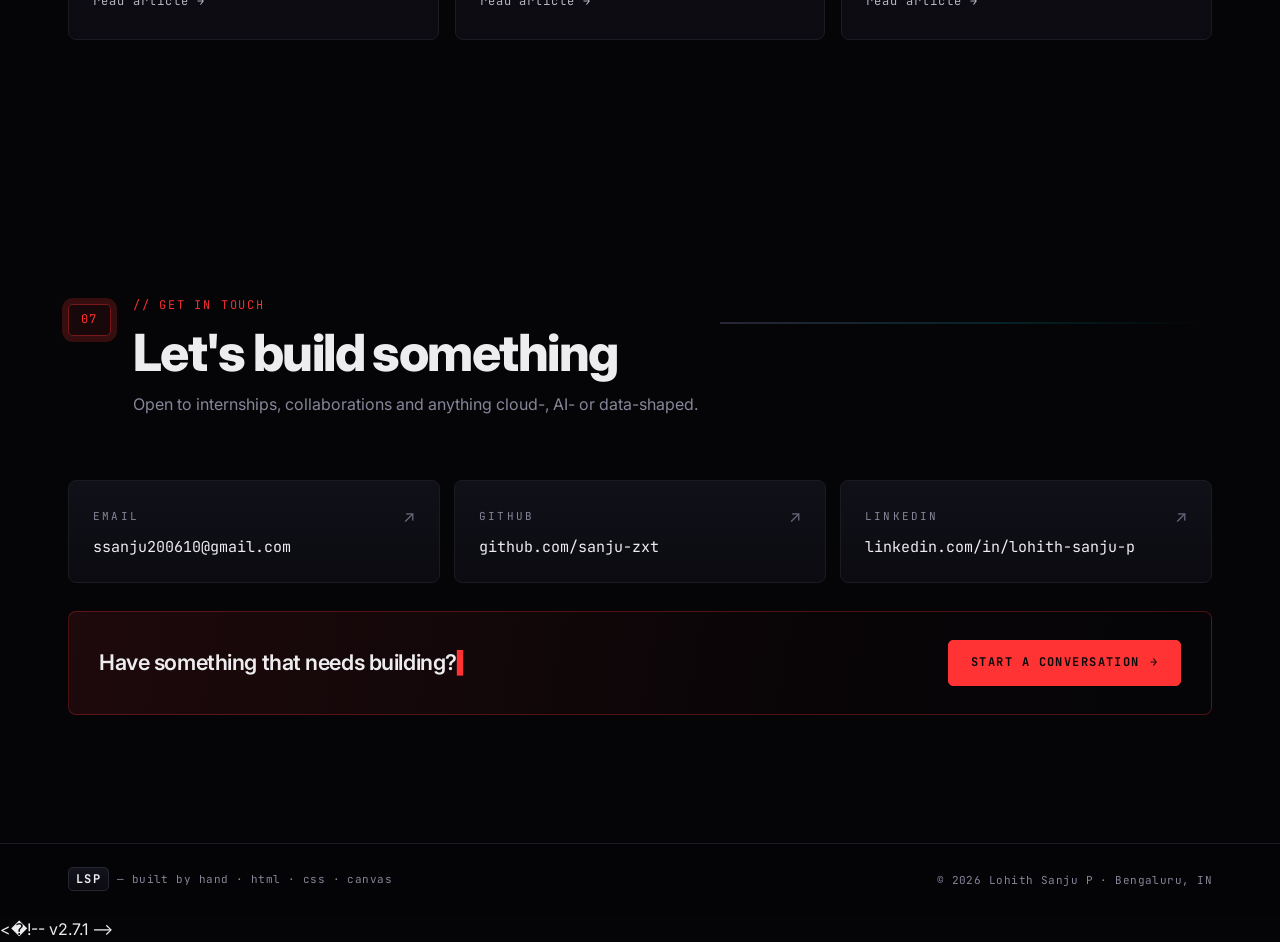
==== commit 78ba32eb: "Clean up: remove badges, simplify animations, restore cleaner look - Removed chess club and open-sou" ====
--- a/index.html
+++ b/index.html
@@ -105,11 +105,6 @@
           <p class="hero-desc reveal">
             I build software that ships: config-driven MLOps pipelines with proven lift, AI systems with judgment, and production web apps backed by tests and CI.
           </p>
-
-          <div class="hero-badges reveal">
-            <span class="hero-badge"><i class="fas fa-chess-king"></i> chess club</span>
-            <span class="hero-badge"><i class="fas fa-bolt"></i> open-source</span>
-          </div>
 
           <div class="hero-cta reveal">
             <a class="btn btn-primary" href="#work">view work <span aria-hidden="true">→</span></a>
--- a/site.css
+++ b/site.css
@@ -143,8 +143,7 @@
   border:1px solid var(--line-2); padding:3px 10px; border-radius:5px;
   background:linear-gradient(180deg,#13131c,#0a0a10);
 }
-.brand:hover .brand-mark{ border-color:var(--red); color:var(--red); animation:pulse-glow 1.8s ease-in-out infinite alternate; }
-@keyframes pulse-glow{ 0%{ box-shadow:0 0 0 0 rgba(255,51,51,.3); } 100%{ box-shadow:0 0 0 10px rgba(255,51,51,0); } }
+.brand:hover .brand-mark{ border-color:var(--red); color:var(--red); }
 .brand-sep{ color:var(--red); font-weight:700; }
 .brand-sub{ color:var(--muted); }
 
@@ -219,10 +218,7 @@
   color:transparent;
   background:linear-gradient(100deg, var(--red) 0%, #ff7b6d 55%, var(--red) 100%);
   -webkit-background-clip:text; background-clip:text;
-  background-size:200% 200%;
-  animation:gradient-shift 8s ease-in-out infinite;
-}
-@keyframes gradient-shift{ 0%{ background-position:0% 50%; } 50%{ background-position:100% 50%; } 100%{ background-position:0% 50%; } }
+}
 .hero-name-mark{ color:var(--red); font-weight:500; animation:blink 1.2s steps(2,end) infinite; }
 
 .hero-role{
@@ -235,16 +231,6 @@
   display:inline-block; width:10px; height:1.05em; background:var(--red);
   animation:blink 1.1s steps(2,end) infinite; vertical-align:-2px;
 }
-
-/* Hero badges — more prominent crimson accents */
-.hero-badges{ display:flex; flex-wrap:wrap; gap:14px; margin-bottom:26px; }
-.hero-badge{
-  display:inline-flex; align-items:center; gap:8px;
-  font-family:var(--mono); font-size:12px; letter-spacing:.08em; text-transform:uppercase;
-  color:var(--red); border:1px solid var(--red); background:rgba(255,51,51,.08);
-  padding:6px 14px; border-radius:4px;
-}
-.hero-badge i{ font-size:13px; }
 
 .hero-desc{
   color:var(--ink-2); font-size:clamp(1rem,1.2vw,1.1rem); max-width:64ch;
@@ -277,23 +263,22 @@
 .hero-meta li{ display:flex; align-items:center; gap:10px; letter-spacing:.04em; }
 .mi{ color:var(--red); opacity:.9; font-size:12px; }
 
-/* portrait - improved positioning and glow */
+/* portrait - refined framing and subtle highlights */
 .hero-side{ display:flex; justify-content:flex-end; }
-.portrait{ width:100%; max-width:360px; }
+.portrait{ width:100%; max-width:340px; }
 
 .portrait-frame{
   position:relative; border:1px solid var(--line-2); border-radius:8px; overflow:hidden;
   background:var(--panel); aspect-ratio:4/5;
-  box-shadow:0 40px 80px -40px rgba(0,0,0,.85), 0 0 0 1px rgba(255,255,255,.03) inset;
-  transition:box-shadow .4s var(--ease);
-}
-.portrait:hover .portrait-frame{ box-shadow:0 60px 100px -40px rgba(255,51,51,.28); }
+  box-shadow:0 30px 70px -30px rgba(0,0,0,.9), 0 0 0 1px rgba(255,255,255,.03) inset;
+}
+.portrait:hover .portrait-frame{ box-shadow:0 45px 85px -35px rgba(0,0,0,.92); }
 .portrait-frame img{
-  width:100%; height:100%; object-fit:cover; object-position:50% 22%;
-  filter:grayscale(.60) contrast(1.06) brightness(.92);
-  transform:scale(1.02); transition:filter .7s var(--ease), transform .9s var(--ease);
-}
-.portrait:hover .portrait-frame img{ filter:grayscale(0) contrast(1.03) brightness(1.02); transform:scale(1.065); }
+  width:100%; height:100%; object-fit:cover; object-position:50% 18%;
+  filter:grayscale(.55) contrast(1.08) brightness(.94);
+  transform:scale(1.01); transition:filter .6s var(--ease), transform .8s var(--ease);
+}
+.portrait:hover .portrait-frame img{ filter:grayscale(0) contrast(1.02) brightness(1); transform:scale(1.045); }
 .portrait-tint{
   position:absolute; inset:0; pointer-events:none;
   background:
@@ -501,9 +486,7 @@
   display:flex; align-items:center; justify-content:center;
   background:var(--bg-2); border:1px solid rgba(255,51,51,.45); color:var(--red); font-size:12px;
   box-shadow:0 0 0 8px var(--bg);
-  animation:node-pulse 3.2s infinite;
-}
-@keyframes node-pulse{ 0%,100%{ box-shadow:0 0 0 8px var(--bg); } 50%{ box-shadow:0 0 0 12px var(--bg); } }
+}
 .exp-card{
   border:1px solid var(--line); border-radius:8px; padding:28px 30px;
   background:linear-gradient(180deg, var(--panel-2), var(--panel));
@@ -677,7 +660,7 @@
 /* ============================================================
    CONTACT
    ============================================================ */
-.contact-grid{ display:grid; grid-template-columns:repeat(auto-fit,minwidth(260px,1fr)); gap:14px; margin-bottom:28px; }
+.contact-grid{ display:grid; grid-template-columns:repeat(auto-fit,minmax(260px,1fr)); gap:14px; margin-bottom:28px; }
 .contact{
   display:grid; grid-template-columns:1fr auto; gap:6px; align-items:center;
   border:1px solid var(--line); border-radius:8px; padding:22px 24px;
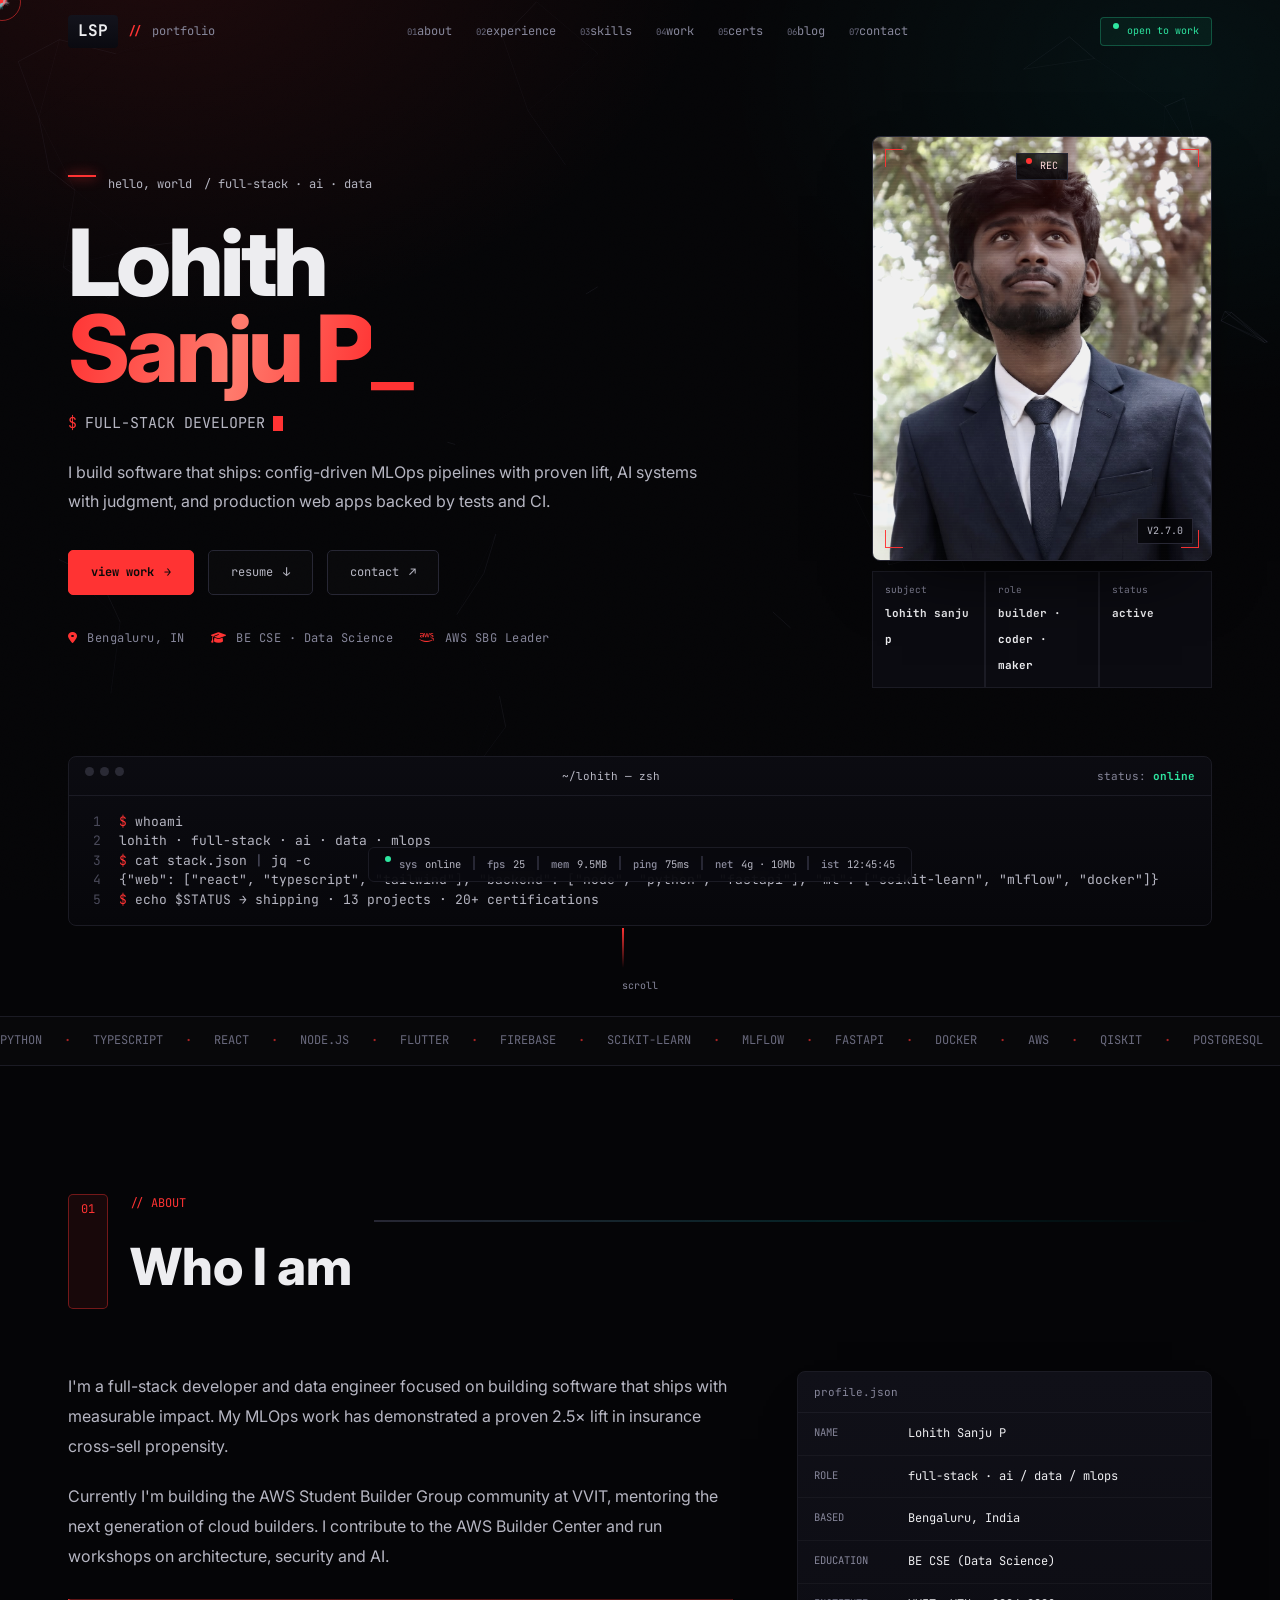
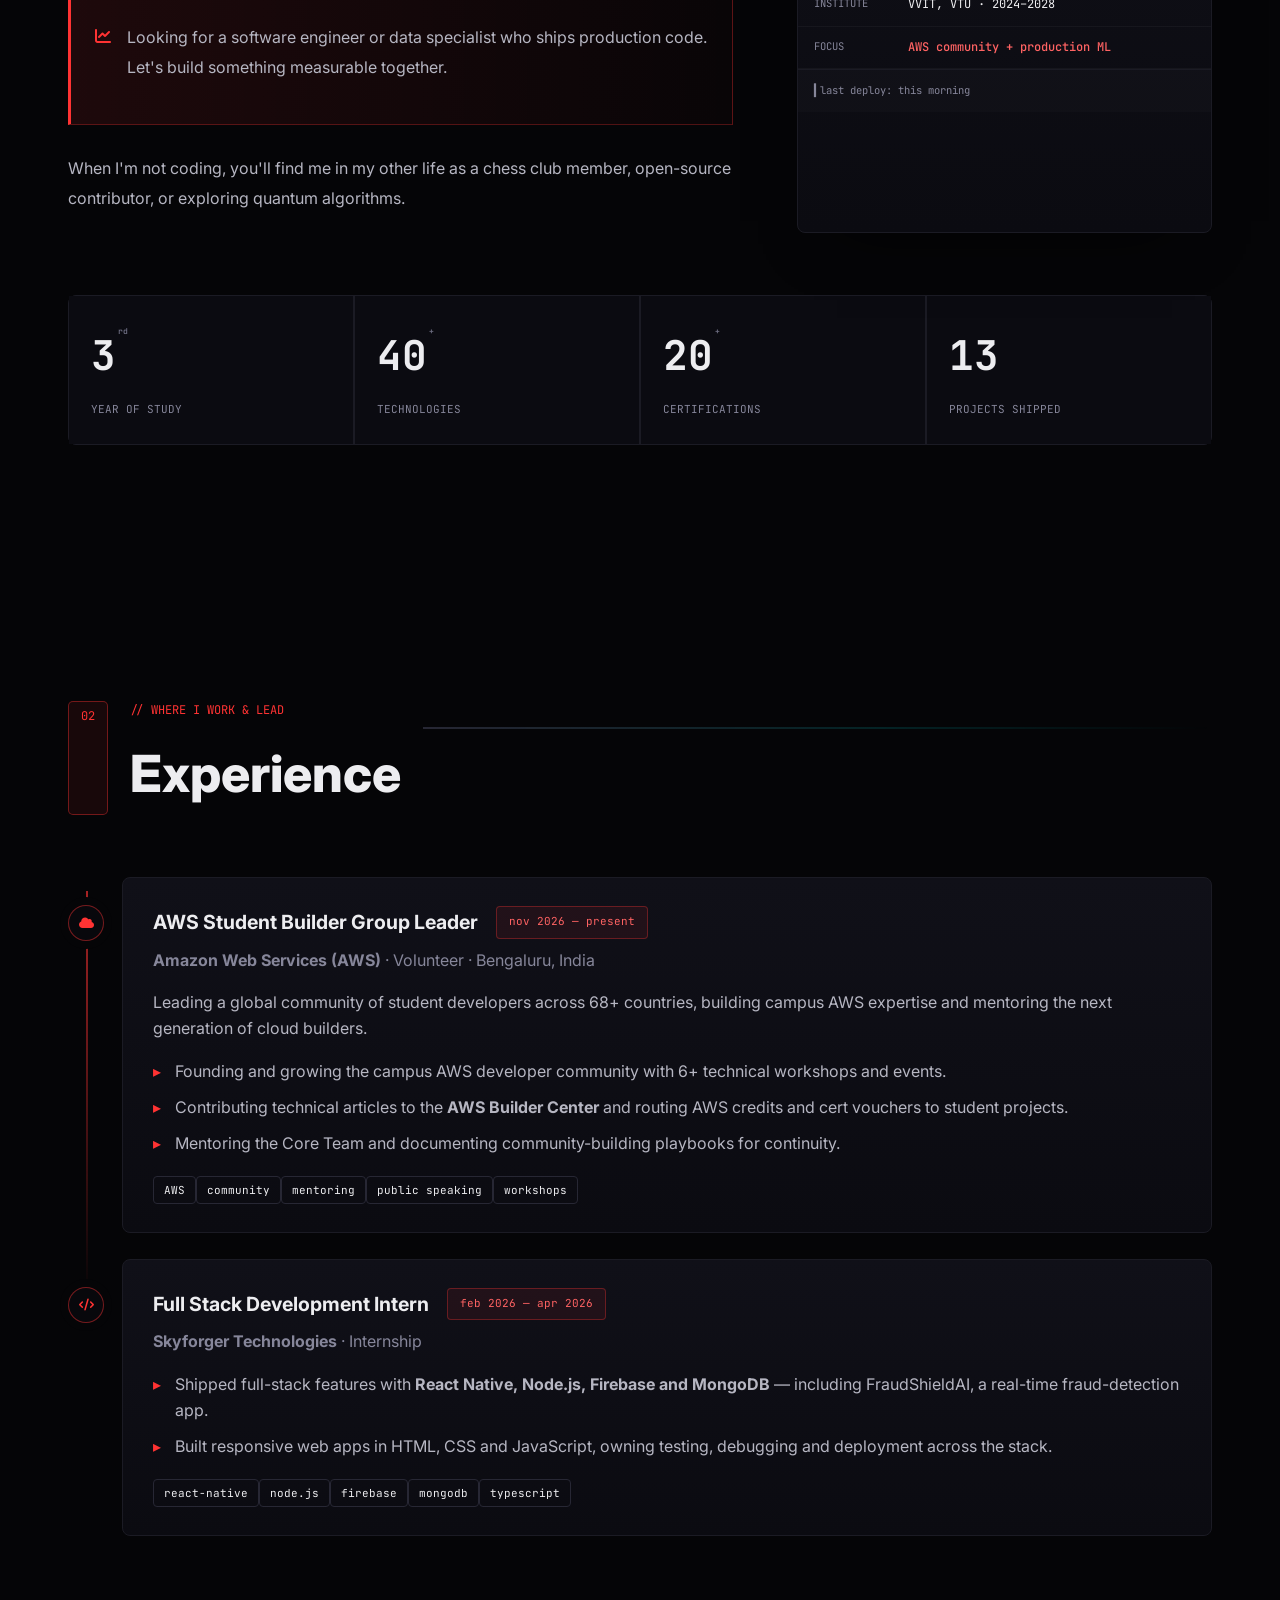
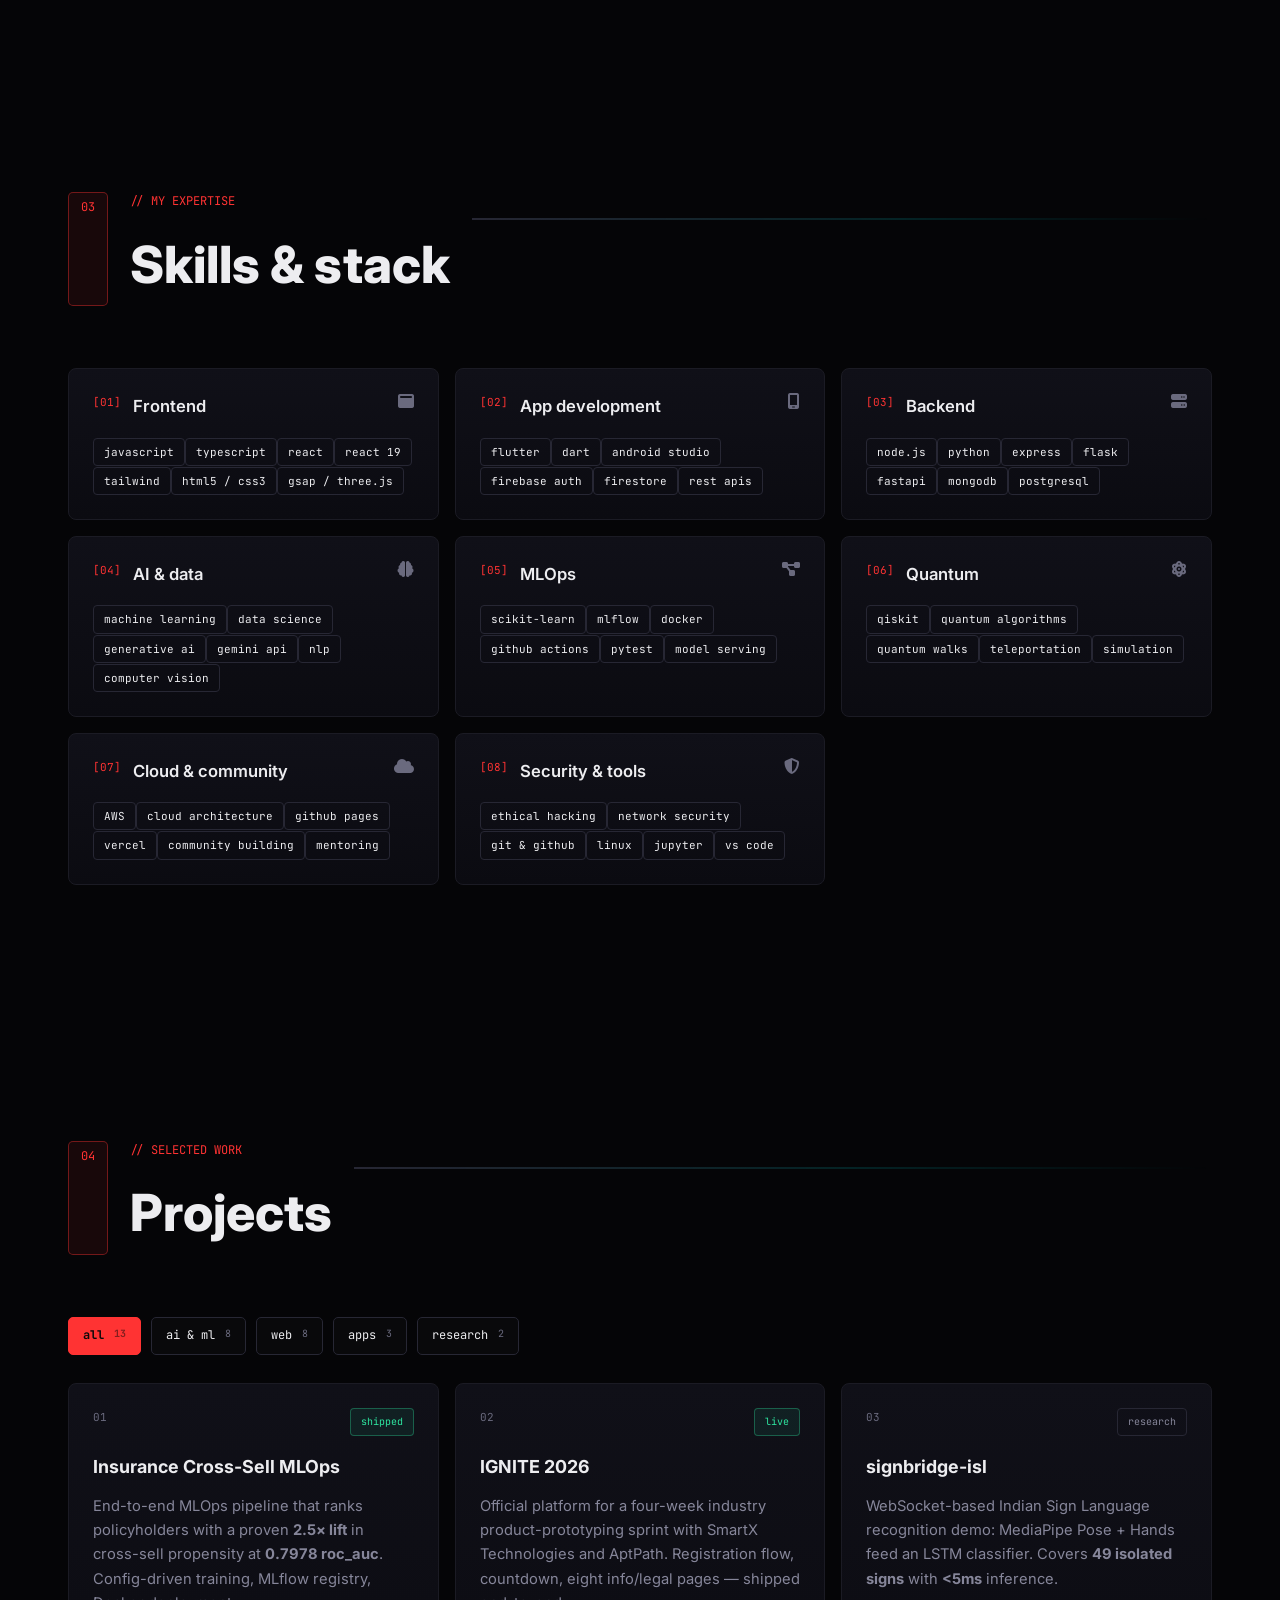
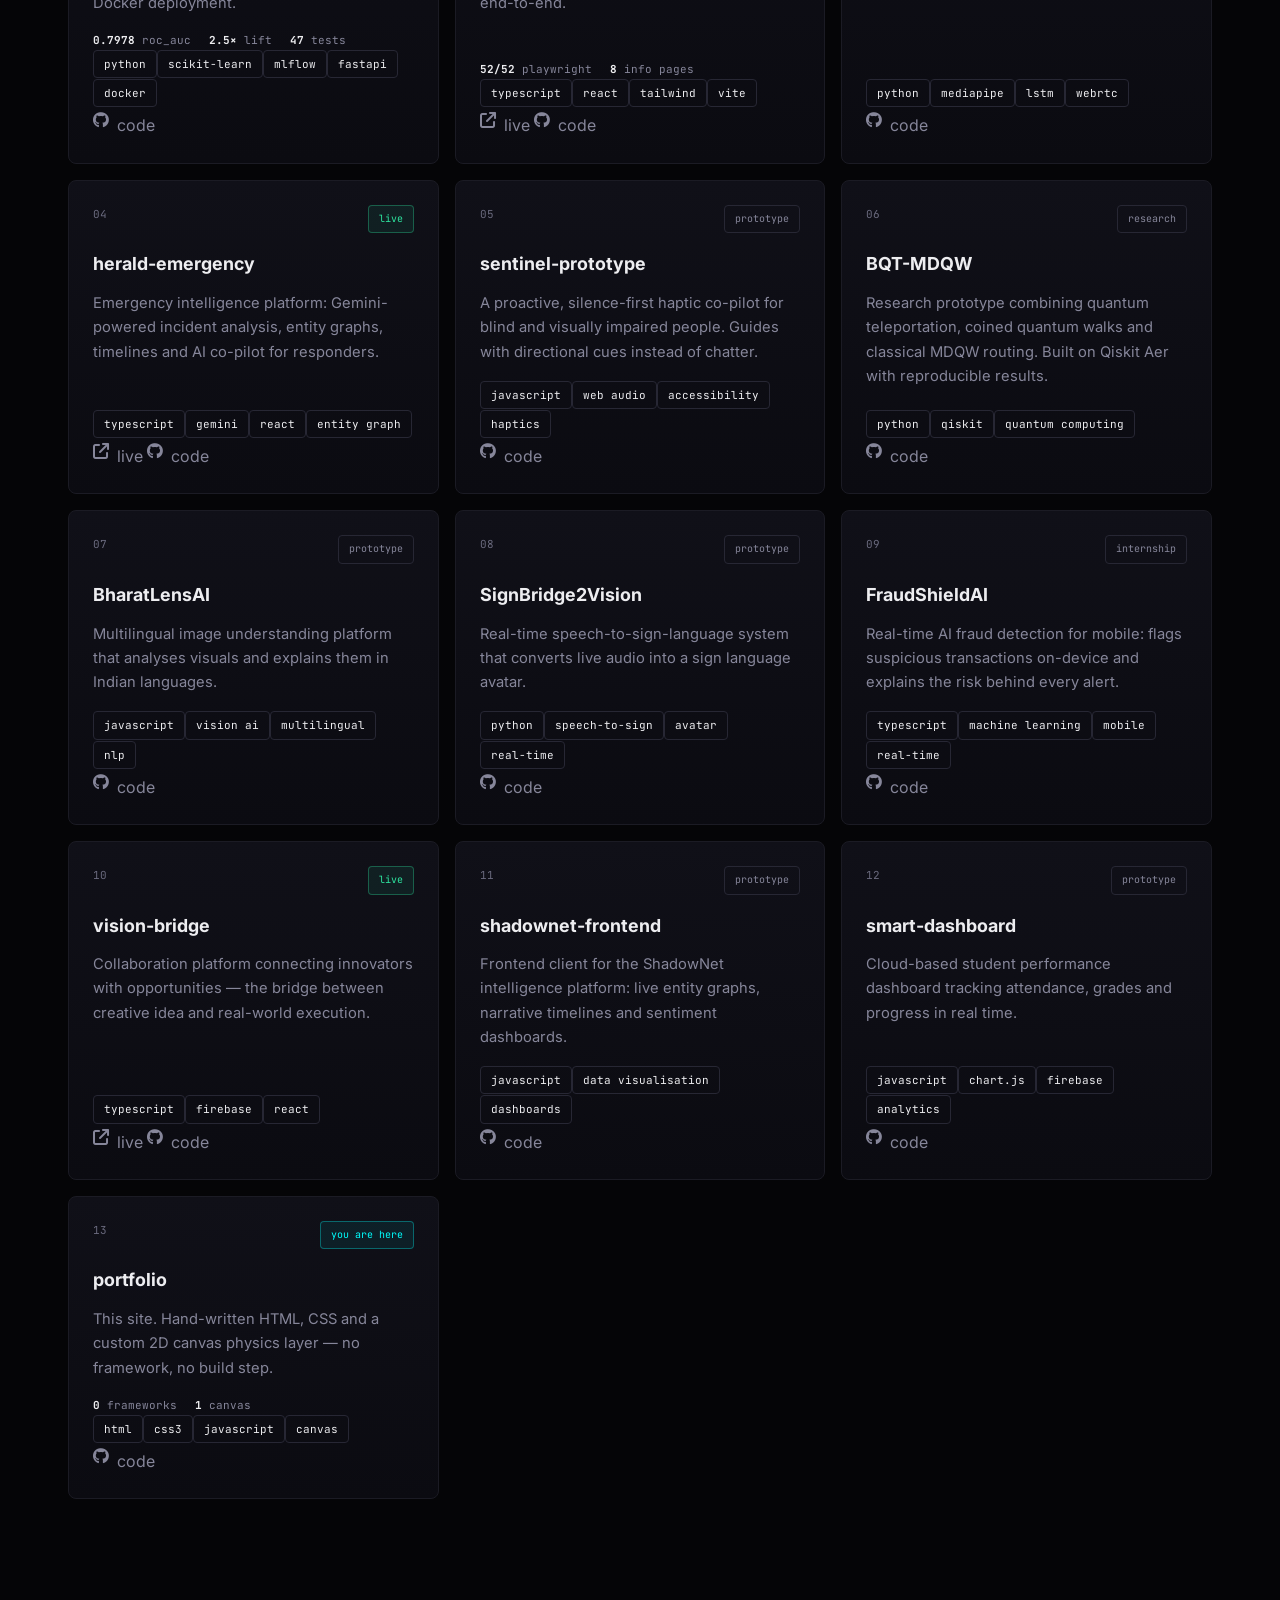
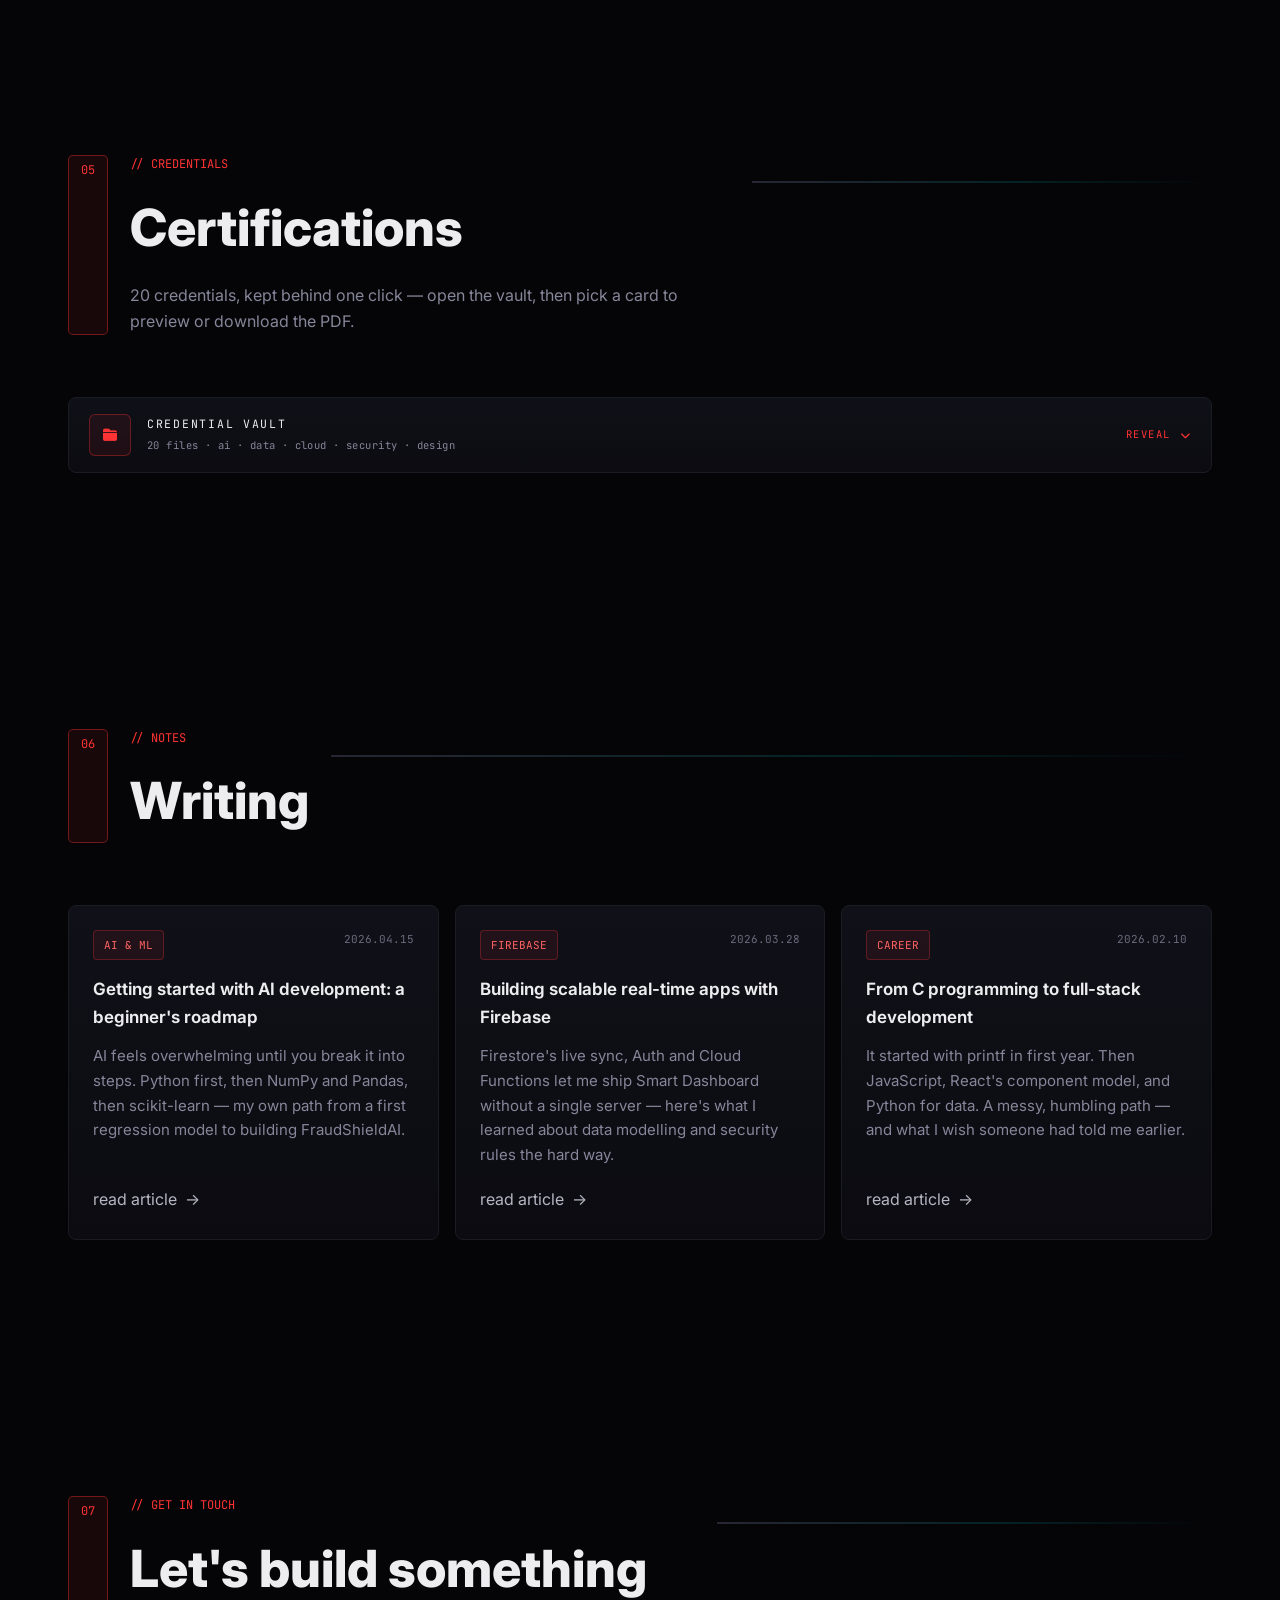
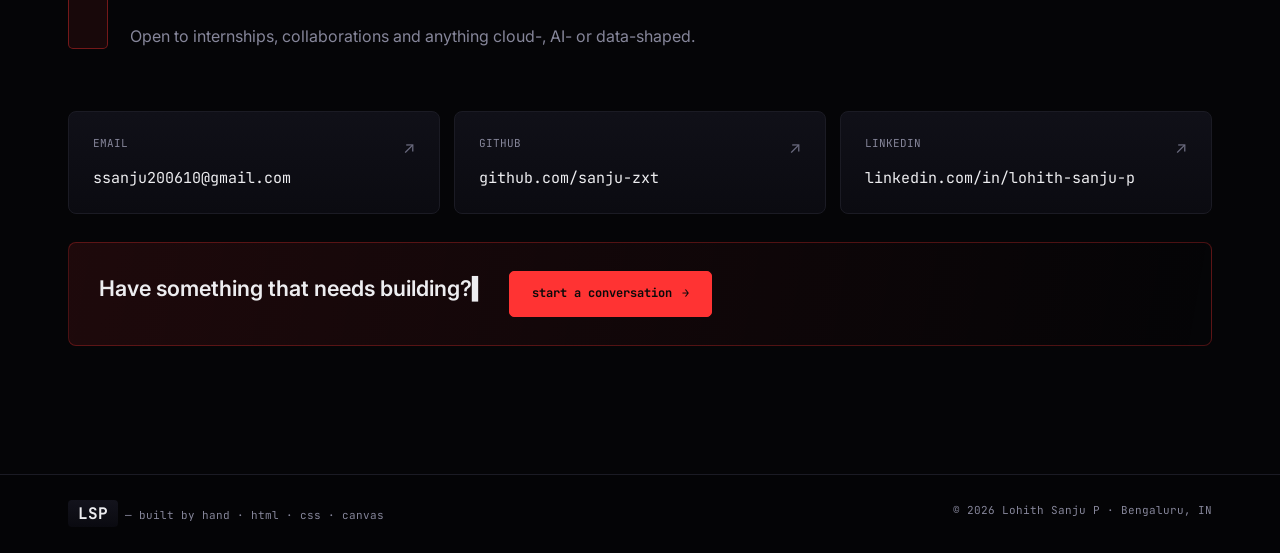
==== commit ce036060: "Certs hidden behind a click-to-reveal vault + mobile UI pass - certifications section now collapsed " ====
--- a/index.html
+++ b/index.html
@@ -88,6 +88,7 @@
         </button>
       </div>
     </div>
+    <div class="nav-scrim" id="navScrim" hidden></div>
   </header>
 
   <main id="main">
@@ -476,78 +477,181 @@
     </section>
 
     <!-- ══════════ CERTIFICATIONS ══════════ -->
-    <section id="certs" class="section">
+    <section id="certs" class="section section-certs">
       <header class="section-head">
         <span class="section-idx">05</span>
         <div>
           <p class="section-tag">// credentials</p>
           <h2 class="section-title">Certifications</h2>
-          <p class="section-sub">Click any card to preview &amp; download the certificate.</p>
+          <p class="section-sub">20 credentials, kept behind one click — open the vault, then pick a card to preview or download the PDF.</p>
         </div>
         <span class="section-rule"></span>
       </header>
 
-      <div class="certs">
-        <button class="cert reveal" data-cert="AI For Everyone|Artificial Intelligence|DeepLearning.AI / Coursera|2024|AI%20FOR%20EVERYONE%20.pdf">
-          <span class="cert-idx">01</span><span class="cert-name">AI For Everyone</span><span class="cert-sub">Artificial Intelligence</span><span class="cert-arrow">↗</span>
+      <div class="vault reveal">
+        <button class="vault-toggle" id="certsToggle" aria-expanded="false" aria-controls="certsPanel">
+          <span class="vault-icon" aria-hidden="true"><i class="fas fa-folder-closed"></i></span>
+          <span class="vault-copy">
+            <span class="vault-title">credential vault</span>
+            <span class="vault-sub">20 files · ai · data · cloud · security · design</span>
+          </span>
+          <span class="vault-cta" aria-hidden="true">
+            <span class="vault-cta-label">reveal</span>
+            <i class="fas fa-chevron-down"></i>
+          </span>
         </button>
-        <button class="cert reveal" data-cert="Amazon DynamoDB|AWS / Database|Amazon Web Services|2024|Amazon%20DynamoDB.pdf">
-          <span class="cert-idx">02</span><span class="cert-name">Amazon DynamoDB</span><span class="cert-sub">AWS / Database</span><span class="cert-arrow">↗</span>
-        </button>
-        <button class="cert reveal" data-cert="Big Data Foundations|Data Engineering|IBM / Coursera|2024|Big%20Data%20Foundations.pdf">
-          <span class="cert-idx">03</span><span class="cert-name">Big Data Foundations</span><span class="cert-sub">Data Engineering</span><span class="cert-arrow">↗</span>
-        </button>
-        <button class="cert reveal" data-cert="Operating Systems Certification|System Fundamentals|University / Platform|2024|Completed%20certification%20on%20core%20Operating%20Systems%20concepts.pdf">
-          <span class="cert-idx">04</span><span class="cert-name">Operating Systems</span><span class="cert-sub">System Fundamentals</span><span class="cert-arrow">↗</span>
-        </button>
-        <button class="cert reveal" data-cert="Critical Thinking in the AI Era|AI & Analytics|Online Platform|2024|Critical%20Thinking%20in%20the%20AI%20Era.pdf">
-          <span class="cert-idx">05</span><span class="cert-name">Critical Thinking in the AI Era</span><span class="cert-sub">AI &amp; Analytics</span><span class="cert-arrow">↗</span>
-        </button>
-        <button class="cert reveal" data-cert="Data Science & Analytics|HP LIFE|HP Foundation|2024|Data%20Science%20%26%20Analytics%20%E2%80%93%20HP%20LIFE.pdf">
-          <span class="cert-idx">06</span><span class="cert-name">Data Science &amp; Analytics</span><span class="cert-sub">HP LIFE</span><span class="cert-arrow">↗</span>
-        </button>
-        <button class="cert reveal" data-cert="Data Science Tools|Data Science|IBM / Coursera|2024|Data%20Science%20Tools.pdf">
-          <span class="cert-idx">07</span><span class="cert-name">Data Science Tools</span><span class="cert-sub">Data Science</span><span class="cert-arrow">↗</span>
-        </button>
-        <button class="cert reveal" data-cert="DSA|Data Structures & Algorithms|Platform / University|2024|DSA.pdf">
-          <span class="cert-idx">08</span><span class="cert-name">DSA</span><span class="cert-sub">Data Structures &amp; Algorithms</span><span class="cert-arrow">↗</span>
-        </button>
-        <button class="cert reveal" data-cert="Ethical Hacking & Cybersecurity|Security|EC-Council / Platform|2024|Ethical%20Hacking%20%26%20Cybersecurity%20organized%20by%20VaultofCodes.pdf">
-          <span class="cert-idx">09</span><span class="cert-name">Ethical Hacking &amp; Cybersecurity</span><span class="cert-sub">Security</span><span class="cert-arrow">↗</span>
-        </button>
-        <button class="cert reveal" data-cert="Excel (Advanced)|Microsoft Office|EXCELR|2024|EXCELR-116102-Lohith%20Sanju%20P.pdf">
-          <span class="cert-idx">10</span><span class="cert-name">Excel (Advanced)</span><span class="cert-sub">Microsoft Office</span><span class="cert-arrow">↗</span>
-        </button>
-        <button class="cert reveal" data-cert="AI Basics|Artificial Intelligence|Platform / Institute|2024|Getting%20Started%20with%20Artificial%20Intelligence.pdf">
-          <span class="cert-idx">11</span><span class="cert-name">AI Basics</span><span class="cert-sub">Artificial Intelligence</span><span class="cert-arrow">↗</span>
-        </button>
-        <button class="cert reveal" data-cert="Google Developer Groups|Google|Google Developers|2024|Google%20Developer%20Groups%20.pdf">
-          <span class="cert-idx">12</span><span class="cert-name">Google Developer Groups</span><span class="cert-sub">Google</span><span class="cert-arrow">↗</span>
-        </button>
-        <button class="cert reveal" data-cert="Industrial Design|Design|Platform / Institute|2024|Certificate.pdf">
-          <span class="cert-idx">13</span><span class="cert-name">Industrial Design</span><span class="cert-sub">Design</span><span class="cert-arrow">↗</span>
-        </button>
-        <button class="cert reveal" data-cert="JavaScript Bootcamp|Web Development|Bootcamp Provider|2024|JavaScript%20Bootcamp.pdf">
-          <span class="cert-idx">14</span><span class="cert-name">JavaScript Bootcamp</span><span class="cert-sub">Web Development</span><span class="cert-arrow">↗</span>
-        </button>
-        <button class="cert reveal" data-cert="Open Source Connect Global|Open Source|Open Source Organization|2024|Open%20Source%20Connect%20Global%20.pdf">
-          <span class="cert-idx">15</span><span class="cert-name">Open Source Connect Global</span><span class="cert-sub">Open Source</span><span class="cert-arrow">↗</span>
-        </button>
-        <button class="cert reveal" data-cert="Python for Data Science|Data Science|IBM / Coursera|2024|Python%20for%20Data%20Science.pdf">
-          <span class="cert-idx">16</span><span class="cert-name">Python for Data Science</span><span class="cert-sub">Data Science</span><span class="cert-arrow">↗</span>
-        </button>
-        <button class="cert reveal" data-cert="Skyforger Internship Completion|Internship|Skyforger|2024|skyforgerintern%20completion.pdf">
-          <span class="cert-idx">17</span><span class="cert-name">Skyforger Internship</span><span class="cert-sub">Internship completion</span><span class="cert-arrow">↗</span>
-        </button>
-        <button class="cert reveal" data-cert="Offer Letter|Professional|Company / Organization|2024|OfferLetter_LOHITH_SANJU_P%20(1).pdf">
-          <span class="cert-idx">18</span><span class="cert-name">Offer Letter</span><span class="cert-sub">Professional</span><span class="cert-arrow">↗</span>
-        </button>
-        <button class="cert reveal" data-cert="LUEGGSEPT12539.pdf|LUEGGS Certification|LUEGGS|2024|LUEGGSEPT12539.pdf">
-          <span class="cert-idx">19</span><span class="cert-name">LUEGGS Certification</span><span class="cert-sub">Achievement</span><span class="cert-arrow">↗</span>
-        </button>
-        <button class="cert reveal" data-cert="Personal Certification|Lohith Sanju P Certificate|Issuing Authority|2024|Lohith%20Sanju%20P%20Certificate.pdf">
-          <span class="cert-idx">20</span><span class="cert-name">Personal Certification</span><span class="cert-sub">Credential</span><span class="cert-arrow">↗</span>
-        </button>
+
+        <div class="certs-panel" id="certsPanel" aria-hidden="true" inert>
+          <div class="certs-clip">
+            <div class="certs">
+              <button class="cert" data-cert="AI For Everyone|Artificial Intelligence|DeepLearning.AI / Coursera|2024|AI%20FOR%20EVERYONE%20.pdf">
+                <span class="cert-idx">01</span>
+                <span class="cert-name">AI For Everyone</span>
+                <span class="cert-sub">Artificial Intelligence</span>
+                <span class="cert-meta">DeepLearning.AI / Coursera · 2024</span>
+                <span class="cert-arrow" aria-hidden="true">↗</span>
+              </button>
+              <button class="cert" data-cert="Amazon DynamoDB|AWS / Database|Amazon Web Services|2024|Amazon%20DynamoDB.pdf">
+                <span class="cert-idx">02</span>
+                <span class="cert-name">Amazon DynamoDB</span>
+                <span class="cert-sub">AWS / Database</span>
+                <span class="cert-meta">Amazon Web Services · 2024</span>
+                <span class="cert-arrow" aria-hidden="true">↗</span>
+              </button>
+              <button class="cert" data-cert="Big Data Foundations|Data Engineering|IBM / Coursera|2024|Big%20Data%20Foundations.pdf">
+                <span class="cert-idx">03</span>
+                <span class="cert-name">Big Data Foundations</span>
+                <span class="cert-sub">Data Engineering</span>
+                <span class="cert-meta">IBM / Coursera · 2024</span>
+                <span class="cert-arrow" aria-hidden="true">↗</span>
+              </button>
+              <button class="cert" data-cert="Operating Systems Certification|System Fundamentals|University / Platform|2024|Completed%20certification%20on%20core%20Operating%20Systems%20concepts.pdf">
+                <span class="cert-idx">04</span>
+                <span class="cert-name">Operating Systems</span>
+                <span class="cert-sub">System Fundamentals</span>
+                <span class="cert-meta">University / Platform · 2024</span>
+                <span class="cert-arrow" aria-hidden="true">↗</span>
+              </button>
+              <button class="cert" data-cert="Critical Thinking in the AI Era|AI &amp; Analytics|Online Platform|2024|Critical%20Thinking%20in%20the%20AI%20Era.pdf">
+                <span class="cert-idx">05</span>
+                <span class="cert-name">Critical Thinking in the AI Era</span>
+                <span class="cert-sub">AI &amp; Analytics</span>
+                <span class="cert-meta">Online Platform · 2024</span>
+                <span class="cert-arrow" aria-hidden="true">↗</span>
+              </button>
+              <button class="cert" data-cert="Data Science &amp; Analytics|HP LIFE|HP Foundation|2024|Data%20Science%20%26%20Analytics%20%E2%80%93%20HP%20LIFE.pdf">
+                <span class="cert-idx">06</span>
+                <span class="cert-name">Data Science &amp; Analytics</span>
+                <span class="cert-sub">HP LIFE</span>
+                <span class="cert-meta">HP Foundation · 2024</span>
+                <span class="cert-arrow" aria-hidden="true">↗</span>
+              </button>
+              <button class="cert" data-cert="Data Science Tools|Data Science|IBM / Coursera|2024|Data%20Science%20Tools.pdf">
+                <span class="cert-idx">07</span>
+                <span class="cert-name">Data Science Tools</span>
+                <span class="cert-sub">Data Science</span>
+                <span class="cert-meta">IBM / Coursera · 2024</span>
+                <span class="cert-arrow" aria-hidden="true">↗</span>
+              </button>
+              <button class="cert" data-cert="DSA|Data Structures &amp; Algorithms|Platform / University|2024|DSA.pdf">
+                <span class="cert-idx">08</span>
+                <span class="cert-name">DSA</span>
+                <span class="cert-sub">Data Structures &amp; Algorithms</span>
+                <span class="cert-meta">Platform / University · 2024</span>
+                <span class="cert-arrow" aria-hidden="true">↗</span>
+              </button>
+              <button class="cert" data-cert="Ethical Hacking &amp; Cybersecurity|Security|EC-Council / Platform|2024|Ethical%20Hacking%20%26%20Cybersecurity%20organized%20by%20VaultofCodes.pdf">
+                <span class="cert-idx">09</span>
+                <span class="cert-name">Ethical Hacking &amp; Cybersecurity</span>
+                <span class="cert-sub">Security</span>
+                <span class="cert-meta">EC-Council / Platform · 2024</span>
+                <span class="cert-arrow" aria-hidden="true">↗</span>
+              </button>
+              <button class="cert" data-cert="Excel (Advanced)|Microsoft Office|EXCELR|2024|EXCELR-116102-Lohith%20Sanju%20P.pdf">
+                <span class="cert-idx">10</span>
+                <span class="cert-name">Excel (Advanced)</span>
+                <span class="cert-sub">Microsoft Office</span>
+                <span class="cert-meta">EXCELR · 2024</span>
+                <span class="cert-arrow" aria-hidden="true">↗</span>
+              </button>
+              <button class="cert" data-cert="AI Basics|Artificial Intelligence|Platform / Institute|2024|Getting%20Started%20with%20Artificial%20Intelligence.pdf">
+                <span class="cert-idx">11</span>
+                <span class="cert-name">AI Basics</span>
+                <span class="cert-sub">Artificial Intelligence</span>
+                <span class="cert-meta">Platform / Institute · 2024</span>
+                <span class="cert-arrow" aria-hidden="true">↗</span>
+              </button>
+              <button class="cert" data-cert="Google Developer Groups|Google|Google Developers|2024|Google%20Developer%20Groups%20.pdf">
+                <span class="cert-idx">12</span>
+                <span class="cert-name">Google Developer Groups</span>
+                <span class="cert-sub">Google</span>
+                <span class="cert-meta">Google Developers · 2024</span>
+                <span class="cert-arrow" aria-hidden="true">↗</span>
+              </button>
+              <button class="cert" data-cert="Industrial Design|Design|Platform / Institute|2024|Certificate.pdf">
+                <span class="cert-idx">13</span>
+                <span class="cert-name">Industrial Design</span>
+                <span class="cert-sub">Design</span>
+                <span class="cert-meta">Platform / Institute · 2024</span>
+                <span class="cert-arrow" aria-hidden="true">↗</span>
+              </button>
+              <button class="cert" data-cert="JavaScript Bootcamp|Web Development|Bootcamp Provider|2024|JavaScript%20Bootcamp.pdf">
+                <span class="cert-idx">14</span>
+                <span class="cert-name">JavaScript Bootcamp</span>
+                <span class="cert-sub">Web Development</span>
+                <span class="cert-meta">Bootcamp Provider · 2024</span>
+                <span class="cert-arrow" aria-hidden="true">↗</span>
+              </button>
+              <button class="cert" data-cert="Open Source Connect Global|Open Source|Open Source Organization|2024|Open%20Source%20Connect%20Global%20.pdf">
+                <span class="cert-idx">15</span>
+                <span class="cert-name">Open Source Connect Global</span>
+                <span class="cert-sub">Open Source</span>
+                <span class="cert-meta">Open Source Organization · 2024</span>
+                <span class="cert-arrow" aria-hidden="true">↗</span>
+              </button>
+              <button class="cert" data-cert="Python for Data Science|Data Science|IBM / Coursera|2024|Python%20for%20Data%20Science.pdf">
+                <span class="cert-idx">16</span>
+                <span class="cert-name">Python for Data Science</span>
+                <span class="cert-sub">Data Science</span>
+                <span class="cert-meta">IBM / Coursera · 2024</span>
+                <span class="cert-arrow" aria-hidden="true">↗</span>
+              </button>
+              <button class="cert" data-cert="Skyforger Internship Completion|Internship|Skyforger|2024|skyforgerintern%20completion.pdf">
+                <span class="cert-idx">17</span>
+                <span class="cert-name">Skyforger Internship</span>
+                <span class="cert-sub">Internship completion</span>
+                <span class="cert-meta">Skyforger · 2024</span>
+                <span class="cert-arrow" aria-hidden="true">↗</span>
+              </button>
+              <button class="cert" data-cert="Offer Letter|Professional|Company / Organization|2024|OfferLetter_LOHITH_SANJU_P%20(1).pdf">
+                <span class="cert-idx">18</span>
+                <span class="cert-name">Offer Letter</span>
+                <span class="cert-sub">Professional</span>
+                <span class="cert-meta">Company / Organization · 2024</span>
+                <span class="cert-arrow" aria-hidden="true">↗</span>
+              </button>
+              <button class="cert" data-cert="LUEGGSEPT12539.pdf|LUEGGS Certification|LUEGGS|2024|LUEGGSEPT12539.pdf">
+                <span class="cert-idx">19</span>
+                <span class="cert-name">LUEGGS Certification</span>
+                <span class="cert-sub">Achievement</span>
+                <span class="cert-meta">LUEGGS · 2024</span>
+                <span class="cert-arrow" aria-hidden="true">↗</span>
+              </button>
+              <button class="cert" data-cert="Personal Certification|Lohith Sanju P Certificate|Issuing Authority|2024|Lohith%20Sanju%20P%20Certificate.pdf">
+                <span class="cert-idx">20</span>
+                <span class="cert-name">Personal Certification</span>
+                <span class="cert-sub">Credential</span>
+                <span class="cert-meta">Issuing Authority · 2024</span>
+                <span class="cert-arrow" aria-hidden="true">↗</span>
+              </button>
+            </div>
+
+            <div class="certs-foot">
+              <p class="certs-note"><i class="fas fa-lock" aria-hidden="true"></i>Everything stays in this page — nothing downloads until you press download.</p>
+              <button class="btn btn-ghost" id="certsHide">hide vault <span aria-hidden="true">↑</span></button>
+            </div>
+          </div>
+        </div>
       </div>
     </section>
 
@@ -659,14 +763,21 @@
       </header>
       <div class="modal-body">
         <div class="cert-frame"><embed id="certEmbed" type="application/pdf" title="Certificate PDF"></div>
+        <div class="cert-poster" id="certPoster">
+          <span class="cert-poster-ico" aria-hidden="true"><i class="fas fa-file-pdf"></i></span>
+          <p class="cert-poster-title">PDF credential</p>
+          <p class="cert-poster-note">Inline previews are limited on phones — open the file to read it full size.</p>
+          <a class="btn btn-primary" id="certOpenMobile" href="#" target="_blank" rel="noopener">open PDF <span aria-hidden="true">↗</span></a>
+        </div>
         <dl class="kv kv-tight">
-          <div><dt>issuer</dt><dd id="certIssuer">—</dd></div>
-          <div><dt>year</dt><dd id="certYear">—</dd></div>
-          <div><dt>category</dt><dd id="certCat">—</dd></div>
+          <div><dt>issuer</dt><dd id="certIssuer">-</dd></div>
+          <div><dt>year</dt><dd id="certYear">-</dd></div>
+          <div><dt>category</dt><dd id="certCat">-</dd></div>
           <div><dt>status</dt><dd class="ok">verified</dd></div>
         </dl>
         <div class="modal-actions">
-          <a class="btn btn-primary" id="certDownload" href="#" target="_blank" rel="noopener">download <span aria-hidden="true">↓</span></a>
+          <a class="btn btn-primary" id="certDownload" href="#" target="_blank" rel="noopener" download>download <span aria-hidden="true">↓</span></a>
+          <a class="btn btn-ghost" id="certOpen" href="#" target="_blank" rel="noopener">open in tab <span aria-hidden="true">↗</span></a>
           <button class="btn btn-ghost" data-close>close</button>
         </div>
       </div>
@@ -691,6 +802,4 @@
 
   <script src="site.js" defer></script>
 </body>
-</html>< ! - -   v 2 . 7 . 1   - - > - 
- +</html>
--- a/site.css
+++ b/site.css
@@ -1,6 +1,6 @@
 /* ============================================================
    Lohith Sanju P — portfolio
-   hand-written CSS · dark telemetry / terminal system v2.7
+   dark telemetry / terminal system
    ============================================================ */
 
 /* ---------- tokens ---------- */
@@ -42,25 +42,13 @@
   text-rendering:optimizeLegibility;
 }
 
-/* Ambient background layers — subtle crimson/cyan bleed */
+/* Ambient background */
 body::before{
-  content:"";
-  position:fixed; inset:0; z-index:-2; pointer-events:none;
+  content:""; position:fixed; inset:0; z-index:-2; pointer-events:none;
   background:
     radial-gradient(900px 620px at 12% -6%, rgba(255,51,51,.10), transparent 62%),
     radial-gradient(760px 560px at 92% 8%, rgba(0,255,255,.05), transparent 60%),
-    radial-gradient(900px 700px at 50% 108%, rgba(255,51,51,.05), transparent 65%),
     var(--bg);
-}
-body::after{
-  content:"";
-  position:fixed; inset:0; z-index:-1; pointer-events:none;
-  background-image:
-    linear-gradient(rgba(255,255,255,.024) 1px, transparent 1px),
-    linear-gradient(90deg, rgba(255,255,255,.024) 1px, transparent 1px);
-  background-size:72px 72px;
-  -webkit-mask-image:radial-gradient(ellipse 120% 90% at 50% 0%, #000 5%, transparent 78%);
-  mask-image:radial-gradient(ellipse 120% 90% at 50% 0%, #000 5%, transparent 78%);
 }
 
 .grain{
@@ -81,713 +69,355 @@
 ul{ list-style:none; }
 
 :focus-visible{ outline:2px solid var(--red); outline-offset:3px; }
-
-.skip-link{
-  position:fixed; top:-60px; left:16px; z-index:9999;
-  background:var(--red); color:#0a0a0a; padding:10px 18px;
-  font-family:var(--mono); font-size:12px; letter-spacing:.1em; text-transform:uppercase;
-  transition:top .2s var(--ease);
-}
+.skip-link{ position:fixed; top:-60px; left:16px; z-index:9999; background:var(--red); color:#0a0a0a; padding:10px 18px; font-family:var(--mono); font-size:12px; letter-spacing:.1em; text-transform:uppercase; transition:top .2s; }
 .skip-link:focus{ top:16px; }
-
-.mono{ font-family:var(--mono); }
-.ok{ color:var(--ok); }
-.dim{ color:var(--muted); }
-.blink{ animation:blink 1.5s steps(2,end) infinite; color:var(--red); }
-@keyframes blink{ 50%{ opacity:0; } }
 
 /* ---------- custom cursor ---------- */
 .cursor-dot,.cursor-ring{ position:fixed; top:0; left:0; pointer-events:none; z-index:9998; opacity:0; }
 .cursor-dot{ width:6px; height:6px; background:var(--red); border-radius:50%; }
-.cursor-ring{
-  width:38px; height:38px; border:1px solid var(--ring); border-radius:50%;
-  transition:width .22s var(--ease), height .22s var(--ease), border-color .22s, background-color .22s;
-}
+.cursor-ring{ width:38px; height:38px; border:1px solid var(--ring); border-radius:50%; transition:width .22s var(--ease), height .22s var(--ease); opacity:1; }
 .cursor-ring.is-hot{ width:56px; height:56px; border-color:var(--red); background:rgba(255,51,51,.08); }
 body.has-cursor .cursor-dot,body.has-cursor .cursor-ring{ opacity:1; }
-@media (hover:hover) and (pointer:fine){
-  body.has-cursor, body.has-cursor *{ cursor:none !important; }
-}
 
 /* ---------- scroll progress ---------- */
 .scroll-progress{ position:fixed; inset:0 0 auto 0; height:3px; background:transparent; z-index:1200; }
-.scroll-progress i{
-  display:block; height:100%; width:0; transform-origin:0 50%;
-  background:linear-gradient(90deg, var(--red), var(--red-2) 55%, var(--cyan));
-  box-shadow:0 0 14px rgba(255,51,51,.55);
-}
+.scroll-progress i{ display:block; height:100%; width:0; background:linear-gradient(90deg, var(--red), var(--red-2) 55%, var(--cyan)); box-shadow:0 0 14px rgba(255,51,51,.55); }
 
 /* ============================================================
    NAV
    ============================================================ */
-.nav{
-  position:fixed; top:0; left:0; right:0; z-index:1100;
-  height:var(--nav-h); display:flex; align-items:center;
-  border-bottom:1px solid transparent;
-  transition:background .3s var(--ease), border-color .3s var(--ease), backdrop-filter .3s;
-}
-.nav.is-stuck{
-  background:rgba(5,5,7,.88);
-  backdrop-filter:blur(16px) saturate(180%);
-  -webkit-backdrop-filter:blur(16px) saturate(180%);
-  border-bottom-color:var(--line);
-}
-.nav-inner{
-  width:100%; max-width:var(--max); margin:0 auto; padding:0 var(--pad);
-  display:flex; align-items:center; justify-content:space-between; gap:20px;
-}
-
-.brand{ display:flex; align-items:center; gap:10px; font-family:var(--mono); font-size:12px; letter-spacing:.04em; }
-.brand-mark{
-  font-weight:700; font-size:16px; letter-spacing:.12em; color:var(--ink);
-  border:1px solid var(--line-2); padding:3px 10px; border-radius:5px;
-  background:linear-gradient(180deg,#13131c,#0a0a10);
-}
-.brand:hover .brand-mark{ border-color:var(--red); color:var(--red); }
+.nav{ position:fixed; top:0; left:0; right:0; z-index:1100; height:var(--nav-h); display:flex; align-items:center; border-bottom:1px solid transparent; transition:background .3s; }
+.nav.is-stuck{ background:rgba(5,5,7,.88); backdrop-filter:blur(16px); border-bottom-color:var(--line); }
+.nav-inner{ width:100%; max-width:var(--max); margin:0 auto; padding:0 var(--pad); display:flex; align-items:center; justify-content:space-between; gap:20px; }
+.brand{ display:flex; align-items:center; gap:10px; font-family:var(--mono); font-size:12px; }
+.brand-mark{ font-weight:700; font-size:16px; padding:3px 10px; border-radius:4px; background:linear-gradient(180deg,#13131c,#0a0a10); }
 .brand-sep{ color:var(--red); font-weight:700; }
 .brand-sub{ color:var(--muted); }
 
 .nav-links{ display:flex; align-items:center; gap:4px; }
-.nav-link{
-  position:relative; font-family:var(--mono); font-size:12px; letter-spacing:.04em;
-  color:var(--muted); padding:7px 10px; border-radius:4px;
-  display:flex; align-items:center; gap:6px; transition:color .2s, background .2s;
-}
-.nav-link span{ font-size:9px; color:var(--faint); letter-spacing:.05em; }
-.nav-link:hover{ color:var(--ink); background:rgba(255,255,255,.03); }
+.nav-link{ position:relative; font-family:var(--mono); font-size:12px; color:var(--muted); padding:7px 10px; border-radius:4px; transition:color .2s; }
+.nav-link span{ font-size:9px; color:var(--faint); }
 .nav-link:hover span{ color:var(--red); }
 .nav-link.is-active{ color:var(--ink); }
 .nav-link.is-active span{ color:var(--red); }
-.nav-link.is-active::after{
-  content:""; position:absolute; left:12px; right:12px; bottom:4px; height:2px;
-  background:var(--red); box-shadow:0 0 10px var(--red);
-}
+.nav-link.is-active::after{ content:""; position:absolute; left:12px; right:12px; bottom:4px; height:2px; background:var(--red); box-shadow:0 0 10px var(--red); }
 
 .nav-right{ display:flex; align-items:center; gap:16px; }
-.chip-live{
-  display:inline-flex; align-items:center; gap:8px;
-  font-family:var(--mono); font-size:10px; letter-spacing:.12em; text-transform:uppercase;
-  color:var(--ok); border:1px solid rgba(46,230,160,.28); background:rgba(46,230,160,.06);
-  padding:5px 12px; border-radius:4px; white-space:nowrap;
-  animation:chip-pulse 2.5s infinite;
-}
-@keyframes chip-pulse{ 0%{ box-shadow:0 0 0 0 rgba(46,230,160,.4); } 100%{ box-shadow:0 0 0 8px rgba(46,230,160,0); } }
-.chip-live i{
-  width:6px; height:6px; border-radius:50%; background:var(--ok);
-  box-shadow:0 0 0 0 rgba(46,230,160,.6); animation:pulse-dots 1.8s infinite;
-}
-@keyframes pulse-dots{ 0%,100%{ box-shadow:0 0 0 0 rgba(46,230,160,.4); } 50%{ box-shadow:0 0 0 6px rgba(46,230,160,0); } }
-
-.nav-toggle{
-  display:none; width:42px; height:38px; border:1px solid var(--line-2); border-radius:5px;
-  align-items:center; justify-content:center; flex-direction:column; gap:6px;
-  background:rgba(255,255,255,.02);
-}
-.nav-toggle span{ display:block; width:18px; height:1.5px; background:var(--ink-2); transition:transform .25s var(--ease), opacity .2s; }
-.nav-toggle[aria-expanded="true"] span:first-child{ transform:translateY(4px) rotate(45deg); }
-.nav-toggle[aria-expanded="true"] span:last-child{ transform:translateY(-4px) rotate(-45deg); }
+.chip-live{ display:inline-flex; gap:8px; font-family:var(--mono); font-size:10px; color:var(--ok); border:1px solid rgba(46,230,160,.28); background:rgba(46,230,160,.06); padding:5px 12px; border-radius:4px; }
+.chip-live i{ width:6px; height:6px; border-radius:50%; background:var(--ok); }
+
+.nav-toggle{ display:none; width:42px; height:42px; flex-direction:column; align-items:center; justify-content:center; gap:6px; border:1px solid var(--line-2); border-radius:6px; background:rgba(255,255,255,.02); transition:border-color .25s, background .25s; }
+.nav-toggle:hover{ border-color:var(--red); }
+.nav-toggle span{ display:block; width:18px; height:2px; border-radius:2px; background:var(--ink-2); transition:transform .28s var(--ease), background .2s; }
+.nav-toggle[aria-expanded="true"]{ border-color:rgba(255,51,51,.5); background:rgba(255,51,51,.08); }
+.nav-toggle[aria-expanded="true"] span{ background:var(--red); }
+.nav-toggle[aria-expanded="true"] span:nth-child(1){ transform:translateY(4px) rotate(45deg); }
+.nav-toggle[aria-expanded="true"] span:nth-child(2){ transform:translateY(-4px) rotate(-45deg); }
+.nav-scrim{ position:fixed; inset:var(--nav-h) 0 0; z-index:1050; background:rgba(3,3,5,.74); backdrop-filter:blur(6px); animation:fade .22s var(--ease); }
 
 /* ============================================================
    HERO
    ============================================================ */
-.hero{
-  position:relative; min-height:100vh;
-  padding:calc(var(--nav-h) + clamp(40px,8vh,90px)) var(--pad) 90px;
-  max-width:var(--max); margin:0 auto;
-  display:flex; flex-direction:column; justify-content:center;
-}
-
-.hero-grid{
-  display:grid; grid-template-columns:minmax(0,1.5fr) minmax(0,.75fr);
-  gap:clamp(32px,6vw,80px); align-items:center;
-}
-
-.kicker{
-  display:flex; align-items:center; gap:12px; flex-wrap:wrap;
-  font-family:var(--mono); font-size:12px; letter-spacing:.12em; text-transform:uppercase;
-  color:var(--ink-2); margin-bottom:26px;
-}
+.hero{ position:relative; min-height:100vh; padding:calc(var(--nav-h) + clamp(40px,8vh,90px)) var(--pad) 90px; max-width:var(--max); margin:0 auto; display:flex; flex-direction:column; justify-content:center; }
+.hero-grid{ display:grid; grid-template-columns:minmax(0,1.5fr) minmax(0,.75fr); gap:clamp(32px,6vw,80px); align-items:center; }
+.kicker{ display:flex; gap:12px; font-family:var(--mono); font-size:12px; color:var(--ink-2); margin-bottom:26px; }
 .kicker-bar{ width:28px; height:2px; background:var(--red); box-shadow:0 0 12px var(--red); }
 
-.hero-name{
-  font-size:clamp(3rem, 8vw, 5.8rem);
-  font-weight:800; line-height:.92; letter-spacing:-.04em;
-  margin-bottom:20px;
-}
-.hero-name-accent{
-  color:transparent;
-  background:linear-gradient(100deg, var(--red) 0%, #ff7b6d 55%, var(--red) 100%);
-  -webkit-background-clip:text; background-clip:text;
-}
-.hero-name-mark{ color:var(--red); font-weight:500; animation:blink 1.2s steps(2,end) infinite; }
-
-.hero-role{
-  font-family:var(--mono); font-size:clamp(13px,1.6vw,15px); letter-spacing:.12em;
-  text-transform:uppercase; color:var(--ink-2); margin-bottom:22px;
-  display:flex; align-items:center; gap:8px; min-height:1.6em;
-}
+.hero-name{ font-size:clamp(3rem, 8vw, 5.8rem); font-weight:800; line-height:.92; letter-spacing:-.04em; margin-bottom:20px; }
+.hero-name-accent{ color:transparent; background:linear-gradient(100deg, var(--red) 0%, #ff7b6d 55%, var(--red) 100%); -webkit-background-clip:text; background-clip:text; }
+.hero-name-mark{ color:var(--red); font-weight:500; }
+
+.hero-role{ font-family:var(--mono); font-size:clamp(13px,1.6vw,15px); text-transform:uppercase; color:var(--ink-2); display:flex; align-items:center; gap:8px; margin-bottom:22px; }
 .prompt{ color:var(--red); }
-.caret{
-  display:inline-block; width:10px; height:1.05em; background:var(--red);
-  animation:blink 1.1s steps(2,end) infinite; vertical-align:-2px;
-}
-
-.hero-desc{
-  color:var(--ink-2); font-size:clamp(1rem,1.2vw,1.1rem); max-width:64ch;
-  margin-bottom:34px; line-height:1.8;
-}
+.caret{ display:inline-block; width:10px; height:1.05em; background:var(--red); animation:blink 1.1s steps(2,end) infinite; vertical-align:-2px; }
+
+.hero-desc{ color:var(--ink-2); font-size:clamp(1rem,1.2vw,1.1rem); max-width:64ch; margin-bottom:34px; line-height:1.8; }
 .hero-desc strong{ color:var(--ink); font-weight:600; }
 
 .hero-cta{ display:flex; flex-wrap:wrap; gap:14px; margin-bottom:34px; }
 
-.btn{
-  display:inline-flex; align-items:center; gap:10px;
-  font-family:var(--mono); font-size:12px; letter-spacing:.12em; text-transform:uppercase;
-  padding:12px 22px; border-radius:5px; border:1px solid var(--line-2);
-  color:var(--ink); background:rgba(255,255,255,.02);
-  transition:transform .18s var(--ease), background .2s, border-color .2s, color .2s, box-shadow .2s;
-  will-change:transform;
-}
-.btn span{ transition:transform .2s var(--ease); }
+.btn{ display:inline-flex; gap:10px; font-family:var(--mono); font-size:12px; padding:12px 22px; border-radius:5px; border:1px solid var(--line-2); color:var(--ink); background:rgba(255,255,255,.02); transition:transform .18s, background .2s, border-color .2s, color .2s; }
 .btn:hover{ transform:translate(-1px,-1px); }
-.btn:hover span{ transform:translate(2px,-2px); }
-.btn-primary{
-  background:var(--red); border-color:var(--red); color:#0a0a0a; font-weight:700;
-  box-shadow:0 0 0 0 rgba(255,51,51,0);
-}
-.btn-primary:hover{ background:var(--red-2); border-color:var(--red-2); box-shadow:6px 6px 0 rgba(255,51,51,.22); }
+.btn-primary{ background:var(--red); border-color:var(--red); color:#0a0a0a; font-weight:700; }
+.btn-primary:hover{ background:var(--red-2); border-color:var(--red-2); }
 .btn-ghost{ color:var(--ink-2); }
-.btn-ghost:hover{ border-color:var(--red); color:var(--ink); background:rgba(255,51,51,.08); box-shadow:6px 6px 0 rgba(255,51,51,.12); }
+.btn-ghost:hover{ border-color:var(--red); color:var(--ink); }
 
 .hero-meta{ display:flex; flex-wrap:wrap; gap:10px 26px; font-family:var(--mono); font-size:12px; color:var(--muted); }
-.hero-meta li{ display:flex; align-items:center; gap:10px; letter-spacing:.04em; }
-.mi{ color:var(--red); opacity:.9; font-size:12px; }
-
-/* portrait - refined framing and subtle highlights */
+.hero-meta li{ display:flex; gap:10px; letter-spacing:.04em; }
+.mi{ color:var(--red); font-size:12px; }
+
+/* portrait */
 .hero-side{ display:flex; justify-content:flex-end; }
 .portrait{ width:100%; max-width:340px; }
-
-.portrait-frame{
-  position:relative; border:1px solid var(--line-2); border-radius:8px; overflow:hidden;
-  background:var(--panel); aspect-ratio:4/5;
-  box-shadow:0 30px 70px -30px rgba(0,0,0,.9), 0 0 0 1px rgba(255,255,255,.03) inset;
-}
-.portrait:hover .portrait-frame{ box-shadow:0 45px 85px -35px rgba(0,0,0,.92); }
-.portrait-frame img{
-  width:100%; height:100%; object-fit:cover; object-position:50% 18%;
-  filter:grayscale(.55) contrast(1.08) brightness(.94);
-  transform:scale(1.01); transition:filter .6s var(--ease), transform .8s var(--ease);
-}
+.portrait-frame{ position:relative; border:1px solid var(--line-2); border-radius:8px; overflow:hidden; background:var(--panel); aspect-ratio:4/5; box-shadow:0 30px 70px -30px rgba(0,0,0,.9); }
+.portrait-frame img{ width:100%; height:100%; object-fit:cover; object-position:50% 18%; filter:grayscale(.55) contrast(1.08) brightness(.94); transition:filter .6s, transform .8s; }
 .portrait:hover .portrait-frame img{ filter:grayscale(0) contrast(1.02) brightness(1); transform:scale(1.045); }
-.portrait-tint{
-  position:absolute; inset:0; pointer-events:none;
-  background:
-    linear-gradient(180deg, rgba(5,5,7,0) 48%, rgba(5,5,7,.58) 92%, rgba(5,5,7,.95) 100%),
-    radial-gradient(140% 85% at 75% 0%, rgba(255,51,51,.18), transparent 58%);
-  mix-blend-mode:screen;
-}
-.portrait-scan{
-  position:absolute; inset:0; pointer-events:none; opacity:.55;
-  background:repeating-linear-gradient(180deg, rgba(255,255,255,.06) 0 1px, transparent 1px 3px);
-  mix-blend-mode:overlay;
-}
-.corner{ position:absolute; width:18px; height:18px; border:1.8px solid rgba(255,51,51,.95); z-index:4; }
+.portrait-tint{ position:absolute; inset:0; pointer-events:none; background:linear-gradient(180deg, rgba(5,5,7,0) 48%, rgba(5,5,7,.58) 92%, rgba(5,5,7,.95) 100%), radial-gradient(140% 85% at 75% 0%, rgba(255,51,51,.18), transparent 58%); mix-blend-mode:screen; }
+.portrait-scan{ position:absolute; inset:0; pointer-events:none; opacity:.55; background:repeating-linear-gradient(180deg, rgba(255,255,255,.06) 0 1px, transparent 1px 3px); mix-blend-mode:overlay; }
+.corner{ position:absolute; width:18px; height:18px; border:1.8px solid rgba(255,51,51,.95); }
 .corner.tl{ top:12px; left:12px; border-right:0; border-bottom:0; }
 .corner.tr{ top:12px; right:12px; border-left:0; border-bottom:0; }
 .corner.bl{ bottom:12px; left:12px; border-right:0; border-top:0; }
 .corner.br{ bottom:12px; right:12px; border-left:0; border-top:0; }
-
-.portrait-rec,.portrait-ver{
-  position:absolute; z-index:4; font-family:var(--mono); font-size:10px; letter-spacing:.14em;
-  text-transform:uppercase; padding:4px 9px; border-radius:4px;
-  background:rgba(5,5,7,.78); border:1px solid var(--line-2); color:var(--ink-2);
-}
-.portrait-rec{ top:16px; left:50%; transform:translateX(-50%); display:flex; align-items:center; gap:8px; color:#ffd9d9; }
-.portrait-rec i{ width:6px; height:6px; border-radius:50%; background:var(--red); animation:blink 1.5s steps(2,end) infinite; }
+.portrait-rec,.portrait-ver{ position:absolute; z-index:4; font-family:var(--mono); font-size:10px; text-transform:uppercase; padding:4px 9px; background:rgba(5,5,7,.78); border:1px solid var(--line-2); color:var(--ink-2); }
+.portrait-rec{ top:16px; left:50%; transform:translateX(-50%); display:flex; gap:8px; color:#ffd9d9; }
+.portrait-rec i{ width:6px; height:6px; border-radius:50%; background:var(--red); animation:blink 1.5s; }
 .portrait-ver{ bottom:16px; right:18px; }
-
-.portrait-meta{
-  display:grid; grid-template-columns:1fr 1fr 1fr; gap:2px;
-  margin-top:10px; border:1px solid var(--line); border-radius:6px; overflow:hidden;
-  background:var(--line);
-}
+.portrait-meta{ display:grid; grid-template-columns:1fr 1fr 1fr; gap:2px; margin-top:10px; border:1px solid var(--line); background:var(--line); }
 .portrait-meta div{ background:var(--panel); padding:10px 12px; }
-.portrait-meta span{ display:block; font-family:var(--mono); font-size:9.5px; letter-spacing:.16em; text-transform:uppercase; color:var(--muted); }
-.portrait-meta b{ font-family:var(--mono); font-size:11px; font-weight:500; color:var(--ink); letter-spacing:.02em; }
-.portrait-meta b.ok{ color:var(--ok); }
-
-/* terminal - improved syntax highlighting */
-.terminal{
-  margin-top:clamp(40px,6vw,68px);
-  border:1px solid var(--line); border-radius:8px; overflow:hidden;
-  background:linear-gradient(180deg, rgba(12,12,18,.96), rgba(7,7,11,.96));
-  box-shadow:0 40px 90px -45px rgba(0,0,0,.85), 0 0 0 1px rgba(255,255,255,.03) inset;
-}
-.terminal-bar{
-  display:flex; align-items:center; justify-content:space-between; gap:16px;
-  padding:10px 16px; border-bottom:1px solid var(--line); background:rgba(255,255,255,.018);
-  font-family:var(--mono); font-size:11px; letter-spacing:.1em; text-transform:uppercase; color:var(--muted);
-}
+.portrait-meta span{ display:block; font-family:var(--mono); font-size:9.5px; color:var(--muted); }
+.portrait-meta b{ font-family:var(--mono); font-size:11px; color:var(--ink); }
+
+/* terminal */
+.terminal{ margin-top:clamp(40px,6vw,68px); border:1px solid var(--line); border-radius:8px; overflow:hidden; background:linear-gradient(180deg, rgba(12,12,18,.96), rgba(7,7,11,.96)); }
+.terminal-bar{ display:flex; justify-content:space-between; gap:16px; padding:10px 16px; border-bottom:1px solid var(--line); font-family:var(--mono); font-size:11px; color:var(--muted); }
 .t-dots{ display:flex; gap:6px; }
 .t-dots i{ width:9px; height:9px; border-radius:50%; background:#2a2a35; }
-.t-dots i:first-child{ background:#3a2a30; }
-.t-dots i:nth-child(2){ background:#3a352a; }
-.t-dots i:last-child{ background:#1f3530; }
 .t-title{ color:var(--ink-2); }
-.t-badge{ color:var(--muted); }
-.t-badge b{ color:var(--ok); font-weight:500; }
-
-.terminal-body{ padding:16px 4px 16px 0; font-family:var(--mono); font-size:13px; line-height:1.5; overflow-x:auto; }
+.t-badge b{ color:var(--ok); }
+.terminal-body{ padding:16px 4px 16px 0; font-family:var(--mono); font-size:13px; line-height:1.5; }
 .t-line{ display:flex; gap:18px; padding:0 16px; white-space:pre; }
-.t-line:hover{ background:rgba(255,255,255,.028); }
 .t-ln{ color:#4a4a5a; user-select:none; min-width:16px; text-align:right; }
 .t-code{ color:var(--ink-2); }
 .t-p{ color:var(--red); }
 .t-pipe{ color:#5a5a6e; }
-.t-k{ color:#5fd8e6; font-weight:500; }
-.t-s{ color:#ffc98a; }
-.t-ok{ color:var(--ok); }
-.t-arrow{ color:var(--red); }
-
-.scroll-cue{
-  position:absolute; left:50%; bottom:22px; transform:translateX(-50%);
-  display:flex; flex-direction:column; align-items:center; gap:10px;
-  font-family:var(--mono); font-size:10px; letter-spacing:.3em; text-transform:uppercase; color:var(--muted);
-}
-.scroll-cue span{
-  width:2px; height:40px; background:linear-gradient(180deg, var(--red), transparent);
-  animation:cue 2.4s var(--ease) infinite;
-}
-@keyframes cue{ 0%{ transform:scaleY(.15); transform-origin:top; opacity:0; } 45%{ opacity:1; } 100%{ transform:scaleY(1); transform-origin:top; opacity:0; } }
-
-/* ---------- ticker ---------- */
-.ticker{
-  overflow:hidden; border-top:1px solid var(--line); border-bottom:1px solid var(--line);
-  background:rgba(255,255,255,.014); position:relative; z-index:1;
-}
-.ticker-track{
-  display:flex; align-items:center; gap:22px; width:max-content; padding:14px 0;
-  font-family:var(--mono); font-size:12px; letter-spacing:.18em; text-transform:uppercase; color:var(--faint);
-  animation:marquee 45s linear infinite;
-}
+
+.scroll-cue{ position:absolute; left:50%; bottom:22px; transform:translateX(-50%); display:flex; flex-direction:column; gap:10px; font-family:var(--mono); font-size:10px; color:var(--muted); }
+.scroll-cue span{ width:2px; height:40px; background:linear-gradient(180deg, var(--red), transparent); animation:cue 2.4s infinite; }
+@keyframes cue{ 0%{ transform:scaleY(.15); opacity:0; } 45%{ opacity:1; } 100%{ transform:scaleY(1); opacity:0; } }
+
+/* ticker */
+.ticker{ overflow:hidden; border-top:1px solid var(--line); border-bottom:1px solid var(--line); background:rgba(255,255,255,.014); }
+.ticker-track{ display:flex; gap:22px; width:max-content; padding:14px 0; font-family:var(--mono); font-size:12px; text-transform:uppercase; color:var(--faint); animation:marquee 45s linear infinite; }
 .ticker-track b{ color:var(--red); opacity:.65; }
 @keyframes marquee{ to{ transform:translateX(-50%); } }
 
 /* ============================================================
-   SECTION SHELL
-   ============================================================ */
-.section{
-  position:relative; z-index:1;
-  max-width:var(--max); margin:0 auto;
-  padding:clamp(80px,10vw,140px) var(--pad);
-  scroll-margin-top:calc(var(--nav-h) + 12px);
-}
-.section-head{ display:flex; align-items:flex-start; gap:22px; margin-bottom:clamp(40px,5vw,62px); }
-.section-idx{
-  font-family:var(--mono); font-size:12px; color:var(--red); letter-spacing:.12em;
-  border:1px solid rgba(255,51,51,.4); background:rgba(255,51,51,.08);
-  padding:5px 12px; border-radius:5px; margin-top:8px; flex-shrink:0;
-  box-shadow:0 0 0 6px rgba(255,51,51,.2);
-}
-.section-tag{
-  font-family:var(--mono); font-size:12px; letter-spacing:.15em; text-transform:uppercase;
-  color:var(--red); margin-bottom:10px; opacity:.95;
-}
-.section-title{
-  font-size:clamp(2rem,4vw,3.2rem); font-weight:800; letter-spacing:-.03em; line-height:1.05;
-}
-.section-sub{ color:var(--muted); font-size:1rem; margin-top:12px; max-width:60ch; }
+   SECTIONS
+   ============================================================ */
+.section{ position:relative; z-index:1; max-width:var(--max); margin:0 auto; padding:clamp(80px,10vw,140px) var(--pad); }
+.section-head{ display:flex; gap:22px; margin-bottom:clamp(40px,5vw,62px); }
+.section-idx{ font-family:var(--mono); font-size:12px; color:var(--red); padding:5px 12px; border:1px solid rgba(255,51,51,.4); background:rgba(255,51,51,.08); border-radius:5px; }
+.section-tag{ font-family:var(--mono); font-size:12px; text-transform:uppercase; color:var(--red); margin-bottom:10px; }
+.section-title{ font-size:clamp(2rem,4vw,3.2rem); font-weight:800; }
+.section-sub{ color:var(--muted); margin-top:12px; max-width:60ch; }
 .section-rule{ flex:1; height:2px; background:linear-gradient(90deg, var(--line-2), rgba(0,255,255,.12) 58%, transparent); margin-top:26px; }
 
-/* ---------- reveal ---------- */
-.reveal{ opacity:0; transform:translateY(28px) scale(.993); }
-.reveal.is-in{
-  opacity:1; transform:none;
-  transition:opacity .75s var(--ease), transform .75s var(--ease);
-}
+.reveal{ opacity:0; transform:translateY(28px); transition:opacity .75s, transform .75s; }
+.reveal.is-in{ opacity:1; transform:none; }
+
 @media (prefers-reduced-motion: reduce){
   .reveal{ opacity:1 !important; transform:none !important; }
-  *{ animation-duration:.001ms !important; animation-iteration-count:1 !important; transition-duration:.001ms !important; }
+  *{ animation-duration:.001ms !important; transition-duration:.001ms !important; }
   html{ scroll-behavior:auto; }
 }
 
 /* ============================================================
    ABOUT
    ============================================================ */
-.about-grid{ display:grid; grid-template-columns:minmax(0,1.6fr) minmax(0,1fr); gap:clamp(36px,5vw,64px); align-items:start; }
+.about-grid{ display:grid; grid-template-columns:minmax(0,1.6fr) minmax(0,1fr); gap:clamp(36px,5vw,64px); }
 .about-text p{ color:var(--ink-2); margin-bottom:20px; max-width:68ch; line-height:1.88; }
-.about-text strong{ color:var(--ink); font-weight:600; }
-.about-text em{ color:var(--red-2); font-style:normal; }
-
-.callout{
-  display:flex; gap:16px; padding:22px 24px; margin:28px 0;
-  border:1px solid rgba(255,51,51,.28); border-left:3px solid var(--red);
-  background:linear-gradient(90deg, rgba(255,51,51,.10), rgba(255,51,51,.02));
-  border-radius:0 8px 8px 0;
-}
-.callout i{ color:var(--red); font-size:14px; margin-top:6px; }
-.callout p{ margin:0; color:var(--ink-2); font-size:1rem; line-height:1.8; }
-
-.about-panel{
-  border:1px solid var(--line); border-radius:8px; overflow:hidden;
-  background:linear-gradient(180deg, var(--panel-2), var(--panel));
-  box-shadow:0 28px 65px -40px #000;
-  position:sticky; top:calc(var(--nav-h) + 28px);
-}
-.panel-head{
-  display:flex; align-items:center; justify-content:space-between;
-  padding:11px 16px; border-bottom:1px solid var(--line);
-  font-family:var(--mono); font-size:11.5px; letter-spacing:.14em; text-transform:uppercase; color:var(--muted);
-}
-.panel-dots{ display:flex; gap:6px; }
+.about-text strong{ color:var(--ink); }
+.callout{ display:flex; gap:16px; padding:22px 24px; margin:28px 0; border:1px solid rgba(255,51,51,.28); border-left:3px solid var(--red); background:linear-gradient(90deg, rgba(255,51,51,.10), rgba(255,51,51,.02)); }
+.callout i{ color:var(--red); margin-top:6px; }
+
+.about-panel{ border:1px solid var(--line); border-radius:8px; overflow:hidden; background:linear-gradient(180deg, var(--panel-2), var(--panel)); box-shadow:0 28px 65px -40px #000; position:sticky; top:calc(var(--nav-h) + 28px); }
+.panel-head{ display:flex; justify-content:space-between; padding:11px 16px; border-bottom:1px solid var(--line); font-family:var(--mono); font-size:11px; color:var(--muted); }
 .panel-dots i{ width:7px; height:7px; border-radius:50%; background:#2f2f3c; }
-
-.kv div{
-  display:grid; grid-template-columns:80px 1fr; gap:14px; align-items:baseline;
-  padding:11px 16px; border-bottom:1px solid rgba(255,255,255,.04);
-  font-family:var(--mono); font-size:12px;
-}
-.kv div:last-child{ border-bottom:0; }
-.kv dt{ color:var(--muted); letter-spacing:.08em; text-transform:uppercase; font-size:10.5px; }
+.kv div{ display:grid; grid-template-columns:80px 1fr; gap:14px; padding:11px 16px; border-bottom:1px solid rgba(255,255,255,.04); font-family:var(--mono); font-size:12px; }
+.kv dt{ color:var(--muted); text-transform:uppercase; font-size:10.5px; }
 .kv dd{ color:var(--ink); }
 .kv-accent dd{ color:var(--red-2); font-weight:500; }
-.kv-tight div{ grid-template-columns:72px 1fr; }
-.panel-foot{
-  padding:12px 16px; border-top:1px solid var(--line);
-  font-family:var(--mono); font-size:10.5px; letter-spacing:.12em; text-transform:uppercase; color:var(--muted);
-  background:rgba(255,255,255,.014);
-}
-
-.stats{
-  display:grid; grid-template-columns:repeat(4,1fr); gap:2px;
-  margin-top:clamp(40px,5vw,62px);
-  border:1px solid var(--line); border-radius:8px; overflow:hidden; background:var(--line);
-}
-.stat{ background:var(--panel); padding:26px 22px; transition:background .25s, border-color .25s; }
-.stat:hover{ background:var(--panel-2); }
-.stat-num{
-  font-family:var(--mono); font-size:clamp(1.8rem,3.2vw,2.6rem); font-weight:700; letter-spacing:-.025em;
-  color:var(--ink); display:flex; align-items:flex-start; gap:2px; line-height:1;
-}
+.panel-foot{ padding:12px 16px; border-top:1px solid var(--line); font-family:var(--mono); font-size:10.5px; color:var(--muted); background:rgba(255,255,255,.014); }
+
+.stats{ display:grid; grid-template-columns:repeat(4,1fr); gap:2px; margin-top:clamp(40px,5vw,62px); border:1px solid var(--line); border-radius:8px; background:var(--line); }
+.stat{ background:var(--panel); padding:26px 22px; }
+.stat-num{ font-family:var(--mono); font-size:clamp(1.8rem,3.2vw,2.6rem); font-weight:700; color:var(--ink); display:flex; gap:2px; }
 .stat-num sup{ font-size:.5rem; color:var(--faint); margin-top:.3em; }
-.stat-lbl{ font-family:var(--mono); font-size:11px; letter-spacing:.15em; text-transform:uppercase; color:var(--muted); margin-top:10px; }
+.stat-lbl{ font-family:var(--mono); font-size:11px; text-transform:uppercase; color:var(--muted); margin-top:10px; }
 
 /* ============================================================
    EXPERIENCE
    ============================================================ */
 .timeline{ position:relative; display:grid; gap:26px; }
-.timeline::before{
-  content:""; position:absolute; left:18px; top:14px; bottom:14px; width:2px;
-  background:linear-gradient(180deg, rgba(255,51,51,.65), rgba(255,51,51,.15) 65%, transparent);
-}
+.timeline::before{ content:""; position:absolute; left:18px; top:14px; bottom:14px; width:2px; background:linear-gradient(180deg, rgba(255,51,51,.65), transparent 65%); }
 .exp{ position:relative; padding-left:54px; }
-.exp-node{
-  position:absolute; left:0; top:28px; width:36px; height:36px; border-radius:50%;
-  display:flex; align-items:center; justify-content:center;
-  background:var(--bg-2); border:1px solid rgba(255,51,51,.45); color:var(--red); font-size:12px;
-  box-shadow:0 0 0 8px var(--bg);
-}
-.exp-card{
-  border:1px solid var(--line); border-radius:8px; padding:28px 30px;
-  background:linear-gradient(180deg, var(--panel-2), var(--panel));
-  transition:border-color .35s, transform .35s var(--ease), box-shadow .35s;
-  overflow:hidden;
-}
-.exp-card::before{
-  content:""; position:absolute; inset:0; pointer-events:none; opacity:0; transition:opacity .35s;
-  background:radial-gradient(420px circle at var(--mx,50%) var(--my,0%), rgba(255,51,51,.08), transparent 60%);
-}
-.exp:hover .exp-card::before{ opacity:1; }
-.exp:hover .exp-card{ border-color:rgba(255,51,51,.42); transform:translateY(-4px); box-shadow:0 32px 70px -38px rgba(255,51,51,.38); }
-.exp-top{ display:flex; flex-wrap:wrap; align-items:baseline; gap:12px 18px; margin-bottom:8px; }
-.exp-top h3{ font-size:1.22rem; font-weight:700; letter-spacing:-.02em; }
-.exp-date{
-  font-family:var(--mono); font-size:11px; letter-spacing:.14em; text-transform:uppercase;
-  color:var(--red-2); border:1px solid rgba(255,51,51,.32); background:rgba(255,51,51,.08);
-  padding:5px 12px; border-radius:5px; white-space:nowrap;
-}
-.exp-org{ color:var(--muted); font-size:1rem; margin-bottom:16px; }
-.exp-org strong{ color:var(--ink-2); font-weight:600; }
-.sep{ color:#5a5a6e; margin:0 6px; }
-.exp-lead{ color:var(--ink-2); font-size:1.04rem; margin-bottom:16px; }
+.exp-node{ position:absolute; left:0; top:28px; width:36px; height:36px; border-radius:50%; display:flex; align-items:center; justify-content:center; background:var(--bg-2); border:1px solid rgba(255,51,51,.45); color:var(--red); font-size:12px; box-shadow:0 0 0 8px var(--bg); }
+.exp-card{ border:1px solid var(--line); border-radius:8px; padding:28px 30px; background:linear-gradient(180deg, var(--panel-2), var(--panel)); transition:border-color .35s, transform .35s; }
+.exp:hover .exp-card{ border-color:rgba(255,51,51,.42); transform:translateY(-4px); }
+.exp-top{ display:flex; flex-wrap:wrap; gap:12px 18px; margin-bottom:8px; }
+.exp-top h3{ font-size:1.22rem; font-weight:700; }
+.exp-date{ font-family:var(--mono); font-size:11px; color:var(--red-2); border:1px solid rgba(255,51,51,.32); background:rgba(255,51,51,.08); padding:5px 12px; border-radius:4px; }
+.exp-org{ color:var(--muted); margin-bottom:16px; }
+.exp-lead{ color:var(--ink-2); margin-bottom:16px; }
 .exp-list{ display:grid; gap:10px; margin-bottom:18px; }
-.exp-list li{ position:relative; padding-left:22px; color:var(--ink-2); font-size:1rem; line-height:1.75; }
-.exp-list li::before{ content:"▸"; position:absolute; left:0; color:var(--red); font-size:11px; top:6px; }
-.exp-list strong{ color:var(--ink); font-weight:600; }
-
-/* tags */
-.tags{ display:flex; flex-wrap:wrap; gap:8px; }
-.tags li{
-  font-family:var(--mono); font-size:11px; letter-spacing:.05em; color:var(--ink-2);
-  border:1px solid var(--line-2); background:rgba(255,255,255,.03);
-  padding:4px 10px; border-radius:4px; transition:border-color .2s, color .2s, background .2s;
-}
-.exp-card:hover .tags li, .skill-card:hover .tags li, .project:hover .tags li{ border-color:rgba(255,51,51,.32); }
-.skill-card:hover .tags li{ color:var(--ink); }
+.exp-list li{ position:relative; padding-left:22px; color:var(--ink-2); }
+.exp-list li::before{ content:"▸"; position:absolute; left:0; color:var(--red); }
+.tags li{ display:inline-block; font-family:var(--mono); font-size:11px; padding:4px 10px; border:1px solid var(--line-2); border-radius:4px; }
+.exp-card:hover .tags li{ border-color:rgba(255,51,51,.32); }
 
 /* ============================================================
    SKILLS
    ============================================================ */
 .skills-grid{ display:grid; grid-template-columns:repeat(auto-fit,minmax(280px,1fr)); gap:16px; }
-.skill-card{
-  position:relative; border:1px solid var(--line); border-radius:8px; padding:24px;
-  background:linear-gradient(180deg, var(--panel-2), var(--panel));
-  transition:border-color .35s, transform .35s var(--ease), box-shadow .35s;
-  overflow:hidden;
-}
-.skill-card::before{
-  content:""; position:absolute; inset:0; pointer-events:none; opacity:0; transition:opacity .35s;
-  background:radial-gradient(380px circle at var(--mx,50%) var(--my,0%), rgba(255,51,51,.07), transparent 65%);
-}
-.skill-card:hover::before{ opacity:1; }
-.skill-card:hover{ border-color:rgba(255,51,51,.38); transform:translateY(-5px); box-shadow:0 32px 70px -36px rgba(255,51,51,.38); }
-.skill-head{ display:flex; align-items:center; gap:12px; margin-bottom:16px; }
-.skill-id{ font-family:var(--mono); font-size:11px; color:var(--red); letter-spacing:.08em; }
-.skill-head h3{ font-size:1.04rem; font-weight:600; letter-spacing:-.01em; flex:1; }
-.skill-head i{ color:var(--faint); font-size:14px; transition:color .3s; }
+.skill-card{ position:relative; border:1px solid var(--line); border-radius:8px; padding:24px; background:linear-gradient(180deg, var(--panel-2), var(--panel)); transition:border-color .35s, transform .35s; }
+.skill-card:hover{ border-color:rgba(255,51,51,.38); transform:translateY(-5px); }
+.skill-head{ display:flex; gap:12px; margin-bottom:16px; }
+.skill-id{ font-family:var(--mono); font-size:11px; color:var(--red); }
+.skill-head h3{ font-size:1.04rem; font-weight:600; flex:1; }
+.skill-head i{ color:var(--faint); transition:color .3s; }
 .skill-card:hover .skill-head i{ color:var(--red); }
 
 /* ============================================================
    PROJECTS
    ============================================================ */
-.filters{ display:flex; flex-wrap:wrap; gap:10px; margin-bottom:28px; }
-.filter{
-  display:inline-flex; align-items:center; gap:10px;
-  font-family:var(--mono); font-size:12px; letter-spacing:.1em; text-transform:uppercase;
-  color:var(--muted); border:1px solid var(--line-2); border-radius:5px; padding:8px 14px;
-  background:rgba(255,255,255,.018); transition:all .22s;
-}
+.filters{ display:flex; gap:10px; margin-bottom:28px; }
+.filter{ display:inline-flex; gap:10px; font-family:var(--mono); font-size:12px; padding:8px 14px; border:1px solid var(--line-2); border-radius:5px; background:rgba(255,255,255,.018); transition:all .22s; }
 .filter span{ font-size:10px; color:var(--faint); }
 .filter:hover{ color:var(--ink); border-color:#4a4a5a; }
 .filter.is-active{ color:#0a0a0a; background:var(--red); border-color:var(--red); font-weight:700; }
 .filter.is-active span{ color:rgba(10,10,10,.5); }
 
 .projects{ display:grid; grid-template-columns:repeat(auto-fill,minmax(320px,1fr)); gap:16px; }
-.project{
-  position:relative; display:flex; flex-direction:column;
-  border:1px solid var(--line); border-radius:8px; padding:24px;
-  background:linear-gradient(180deg, var(--panel-2), var(--panel));
-  transition:border-color .35s, transform .35s var(--ease), box-shadow .35s, opacity .35s;
-  overflow:hidden;
-}
-.project::before{
-  content:""; position:absolute; inset:0; pointer-events:none; opacity:0; transition:opacity .35s;
-  background:radial-gradient(460px circle at var(--mx,50%) var(--my,0%), rgba(255,51,51,.12), transparent 65%);
-}
-.project::after{
-  content:""; position:absolute; left:0; top:0; height:2px; width:0; background:var(--red);
-  transition:width .55s var(--ease); box-shadow:0 0 14px var(--red);
-}
+.project{ position:relative; display:flex; flex-direction:column; border:1px solid var(--line); border-radius:8px; padding:24px; background:linear-gradient(180deg, var(--panel-2), var(--panel)); transition:border-color .35s, transform .35s; }
+.project:hover{ border-color:rgba(255,51,51,.42); transform:translateY(-6px); }
+.project::before{ content:""; position:absolute; inset:0; pointer-events:none; opacity:0; transition:opacity .35s; background:radial-gradient(460px circle at var(--mx,50%) var(--my,0%), rgba(255,51,51,.12), transparent 65%); }
 .project:hover::before{ opacity:1; }
-.project:hover::after{ width:100%; }
-.project:hover{ border-color:rgba(255,51,51,.42); transform:translateY(-6px); box-shadow:0 36px 70px -38px rgba(255,51,51,.42); }
-
-.project-top{ display:flex; align-items:center; justify-content:space-between; margin-bottom:16px; }
-.project-idx{ font-family:var(--mono); font-size:11px; color:var(--faint); letter-spacing:.16em; }
-.badge{
-  font-family:var(--mono); font-size:10px; letter-spacing:.12em; text-transform:uppercase;
-  padding:5px 10px; border-radius:4px; border:1px solid var(--line-2); color:var(--muted);
-  background:rgba(255,255,255,.02);
-}
+.project-top{ display:flex; justify-content:space-between; margin-bottom:16px; }
+.project-idx{ font-family:var(--mono); font-size:11px; color:var(--faint); }
+.badge{ font-family:var(--mono); font-size:10px; padding:5px 10px; border-radius:4px; border:1px solid var(--line-2); color:var(--muted); }
 .badge-live{ color:var(--ok); border-color:rgba(46,230,160,.32); background:rgba(46,230,160,.08); }
 .badge-you{ color:var(--cyan); border-color:rgba(0,255,255,.32); background:rgba(0,255,255,.07); }
-.project h3{ font-size:1.12rem; font-weight:700; letter-spacing:-.015em; margin-bottom:12px; }
-.project p{ color:var(--muted); font-size:.92rem; line-height:1.75; margin-bottom:16px; flex:1; }
-
-.metrics{
-  display:flex; flex-wrap:wrap; gap:8px 18px; margin-bottom:16px;
-  font-family:var(--mono); font-size:11px; letter-spacing:.07em; color:var(--muted); text-transform:uppercase;
-}
-.metrics b{ color:var(--ink); font-weight:700; margin-right:6px; }
-.project .tags{ margin-bottom:18px; }
-.project-links{ display:flex; gap:16px; }
-.project-links a{
-  display:inline-flex; align-items:center; gap:8px;
-  font-family:var(--mono); font-size:12px; letter-spacing:.08em; color:var(--muted);
-  transition:color .22s, gap .22s;
-}
-.project-links a:hover{ color:var(--red); gap:12px; }
-.project-links i{ font-size:12px; }
+.project h3{ font-size:1.12rem; font-weight:700; margin-bottom:12px; }
+.project p{ color:var(--muted); font-size:.92rem; margin-bottom:16px; flex:1; }
+.metrics{ display:flex; gap:8px 18px; font-family:var(--mono); font-size:11px; color:var(--muted); }
+.metrics b{ color:var(--ink); font-weight:700; }
+.project-links a{ display:inline-flex; gap:8px; color:var(--muted); transition:color .22s; }
+.project-links a:hover{ color:var(--red); }
 
 .project.is-hidden{ display:none; }
 
 /* ============================================================
-   CERTIFICATIONS
-   ============================================================ */
-.certs{ display:grid; grid-template-columns:repeat(auto-fill,minmax(260px,1fr)); gap:12px; }
-.cert{
-  position:relative; display:grid; grid-template-columns:auto 1fr auto; grid-template-rows:auto auto;
-  gap:3px 12px; align-items:center; text-align:left;
-  border:1px solid var(--line); border-radius:6px; padding:16px 18px;
-  background:linear-gradient(180deg, var(--panel-2), var(--panel));
-  transition:border-color .28s, transform .28s var(--ease), background .28s;
-}
-.cert-idx{ grid-row:1 / span 2; font-family:var(--mono); font-size:11px; color:var(--faint); transition:color .28s; }
-.cert-name{ font-size:0.94rem; font-weight:600; letter-spacing:-.008em; color:var(--ink); }
-.cert-sub{ font-family:var(--mono); font-size:10.5px; letter-spacing:.06em; text-transform:uppercase; color:var(--muted); }
-.cert-arrow{ grid-row:1 / span 2; color:var(--faint); font-size:14px; transition:color .28s, transform .28s; }
-.cert:hover{ border-color:rgba(255,51,51,.38); transform:translateY(-3px); }
+   CERTIFICATIONS — collapsible vault
+   ============================================================ */
+.vault{ border:1px solid var(--line); border-radius:8px; background:linear-gradient(180deg, var(--panel-2), var(--panel)); overflow:hidden; box-shadow:0 30px 70px -55px #000; }
+.vault-toggle{ display:flex; align-items:center; gap:16px; width:100%; padding:16px 20px; text-align:left; transition:background .25s; }
+.vault-toggle:hover{ background:rgba(255,51,51,.055); }
+.vault-icon{ flex:none; width:42px; height:42px; display:grid; place-items:center; border:1px solid rgba(255,51,51,.34); border-radius:6px; color:var(--red); background:rgba(255,51,51,.08); font-size:14px; transition:box-shadow .3s, color .3s; }
+.vault-toggle:hover .vault-icon{ box-shadow:0 0 22px -6px rgba(255,51,51,.7); }
+.vault-copy{ display:flex; flex-direction:column; gap:3px; flex:1; min-width:0; }
+.vault-title{ font-family:var(--mono); font-size:11.5px; letter-spacing:.15em; text-transform:uppercase; color:var(--ink); }
+.vault-sub{ font-family:var(--mono); font-size:10.5px; letter-spacing:.04em; color:var(--muted); }
+.vault-cta{ flex:none; display:inline-flex; align-items:center; gap:9px; font-family:var(--mono); font-size:10.5px; letter-spacing:.14em; text-transform:uppercase; color:var(--red); }
+.vault-cta i{ font-size:10px; transition:transform .4s var(--ease); }
+.vault-toggle[aria-expanded="true"] .vault-cta i{ transform:rotate(180deg); }
+.vault-toggle[aria-expanded="true"] .vault-icon{ background:rgba(255,51,51,.16); }
+
+.certs-panel{ display:grid; grid-template-rows:0fr; transition:grid-template-rows .5s var(--ease); }
+.certs-panel.is-open{ grid-template-rows:1fr; }
+.certs-clip{ overflow:hidden; min-height:0; }
+.certs{ display:grid; grid-template-columns:repeat(auto-fill,minmax(250px,1fr)); gap:10px; padding:4px 20px 0; border-top:1px solid transparent; transition:border-color .3s; }
+.certs-panel.is-open .certs{ border-top-color:var(--line); }
+
+.cert{ position:relative; display:grid; grid-template-columns:auto minmax(0,1fr) auto; grid-template-areas:"idx name arrow" "idx sub arrow" "idx meta arrow"; align-items:start; gap:2px 13px; text-align:left; border:1px solid var(--line); border-radius:6px; padding:14px 16px; background:linear-gradient(180deg, var(--panel-2), var(--panel)); transition:border-color .28s, transform .28s, background .28s; }
+.cert::after{ content:""; position:absolute; inset:0; pointer-events:none; opacity:0; transition:opacity .3s; background:radial-gradient(240px circle at var(--mx,50%) var(--my,0%), rgba(255,51,51,.10), transparent 70%); }
+.cert:hover{ border-color:rgba(255,51,51,.4); transform:translateY(-3px); }
+.cert:hover::after{ opacity:1; }
+.cert:focus-visible{ border-color:var(--red); }
+.cert-idx{ grid-area:idx; font-family:var(--mono); font-size:10.5px; color:var(--muted); padding-top:3px; }
+.cert-name{ grid-area:name; font-size:.93rem; font-weight:600; line-height:1.35; }
+.cert-sub{ grid-area:sub; font-family:var(--mono); font-size:10px; letter-spacing:.05em; text-transform:uppercase; color:var(--ink-2); opacity:.82; }
+.cert-meta{ grid-area:meta; font-family:var(--mono); font-size:9.5px; color:var(--muted); margin-top:5px; }
+.cert-arrow{ grid-area:arrow; align-self:center; color:var(--faint); font-size:13px; transition:color .28s, transform .28s; }
 .cert:hover .cert-idx,.cert:hover .cert-arrow{ color:var(--red); }
 .cert:hover .cert-arrow{ transform:translate(2px,-2px); }
 
+.certs-panel.is-open .cert{ animation:certIn .42s var(--ease) both; animation-delay:calc(var(--i, 0) * 16ms); }
+@keyframes certIn{ from{ opacity:0; transform:translateY(14px); } to{ opacity:1; transform:none; } }
+
+.certs-foot{ display:flex; align-items:center; justify-content:space-between; gap:16px; flex-wrap:wrap; padding:16px 20px 18px; }
+.certs-note{ display:inline-flex; align-items:center; gap:9px; font-family:var(--mono); font-size:10.5px; color:var(--muted); }
+.certs-note i{ color:var(--ok); font-size:10px; }
+.certs-foot .btn{ flex:none; }
+
 /* ============================================================
    BLOG
    ============================================================ */
 .posts{ display:grid; grid-template-columns:repeat(auto-fit,minmax(290px,1fr)); gap:16px; }
-.post{
-  display:flex; flex-direction:column;
-  border:1px solid var(--line); border-radius:8px; padding:24px;
-  background:linear-gradient(180deg, var(--panel-2), var(--panel));
-  transition:border-color .35s, transform .35s var(--ease), box-shadow .35s;
-}
-.post:hover{ border-color:rgba(255,51,51,.36); transform:translateY(-4px); box-shadow:0 32px 70px -38px rgba(255,51,51,.36); }
-.post-top{ display:flex; align-items:center; justify-content:space-between; margin-bottom:16px; }
-.post-cat{
-  font-family:var(--mono); font-size:11px; letter-spacing:.14em; text-transform:uppercase;
-  color:var(--red-2); border:1px solid rgba(255,51,51,.28); background:rgba(255,51,51,.08);
-  padding:5px 10px; border-radius:4px;
-}
-.post-date{ font-family:var(--mono); font-size:11px; letter-spacing:.08em; color:var(--faint); }
-.post h3{ font-size:1.06rem; font-weight:650; line-height:1.35; letter-spacing:-.01em; margin-bottom:12px; }
-.post p{ color:var(--muted); font-size:0.94rem; line-height:1.78; margin-bottom:18px; flex:1; }
-.post-more{
-  align-self:flex-start; display:inline-flex; align-items:center; gap:8px;
-  font-family:var(--mono); font-size:12px; letter-spacing:.08em; color:var(--ink-2);
-  border-bottom:1px solid transparent; padding-bottom:2px; transition:color .2s, gap .2s, border-color .2s;
-}
-.post-more:hover{ color:var(--red); gap:14px; border-bottom-color:rgba(255,51,51,.38); }
+.post{ display:flex; flex-direction:column; border:1px solid var(--line); border-radius:8px; padding:24px; background:linear-gradient(180deg, var(--panel-2), var(--panel)); transition:border-color .35s, transform .35s; }
+.post:hover{ border-color:rgba(255,51,51,.36); transform:translateY(-4px); }
+.post-top{ display:flex; justify-content:space-between; margin-bottom:16px; }
+.post-cat{ font-family:var(--mono); font-size:11px; text-transform:uppercase; color:var(--red-2); border:1px solid rgba(255,51,51,.28); background:rgba(255,51,51,.08); padding:5px 10px; border-radius:4px; }
+.post-date{ font-family:var(--mono); font-size:11px; color:var(--faint); }
+.post h3{ font-size:1.06rem; font-weight:650; margin-bottom:12px; }
+.post p{ color:var(--muted); font-size:.94rem; margin-bottom:18px; flex:1; }
+.post-more{ display:inline-flex; gap:8px; color:var(--ink-2); border-bottom:1px solid transparent; padding-bottom:2px; transition:color .2s, gap .2s; }
+.post-more:hover{ color:var(--red); gap:14px; }
 
 /* ============================================================
    CONTACT
    ============================================================ */
 .contact-grid{ display:grid; grid-template-columns:repeat(auto-fit,minmax(260px,1fr)); gap:14px; margin-bottom:28px; }
-.contact{
-  display:grid; grid-template-columns:1fr auto; gap:6px; align-items:center;
-  border:1px solid var(--line); border-radius:8px; padding:22px 24px;
-  background:linear-gradient(180deg, var(--panel-2), var(--panel));
-  transition:border-color .28s, transform .28s var(--ease), background .28s;
-}
+.contact{ display:grid; grid-template-columns:1fr auto; gap:6px; border:1px solid var(--line); border-radius:8px; padding:22px 24px; background:linear-gradient(180deg, var(--panel-2), var(--panel)); transition:border-color .28s, transform .28s; }
 .contact:hover{ border-color:rgba(255,51,51,.4); transform:translateY(-4px); }
-.contact-k{ font-family:var(--mono); font-size:11px; letter-spacing:.2em; text-transform:uppercase; color:var(--muted); }
-.contact-v{ grid-column:1 / span 2; font-family:var(--mono); font-size:0.94rem; color:var(--ink); word-break:break-all; }
+.contact-k{ font-family:var(--mono); font-size:11px; text-transform:uppercase; color:var(--muted); }
+.contact-v{ grid-column:1 / span 2; font-family:var(--mono); font-size:.94rem; color:var(--ink); word-break:break-all; }
 .contact-arrow{ grid-row:1; grid-column:2; color:var(--faint); transition:color .28s, transform .28s; }
 .contact:hover .contact-arrow{ color:var(--red); transform:translate(2px,-2px); }
-
-.contact-band{
-  display:flex; flex-wrap:wrap; align-items:center; justify-content:space-between; gap:20px;
-  border:1px solid rgba(255,51,51,.28); border-radius:8px; padding:28px 30px;
-  background:linear-gradient(100deg, rgba(255,51,51,.10), rgba(255,51,51,.02) 65%, transparent);
-}
-.contact-cta{ font-size:clamp(1.05rem,1.8vw,1.35rem); font-weight:600; letter-spacing:-.02em; }
+.contact-band{ display:flex; gap:20px; border:1px solid rgba(255,51,51,.28); border-radius:8px; padding:28px 30px; background:linear-gradient(100deg, rgba(255,51,51,.10), transparent); }
+.contact-cta{ font-size:clamp(1.05rem,1.8vw,1.35rem); font-weight:600; }
 
 /* ============================================================
    FOOTER
    ============================================================ */
 .footer{ position:relative; z-index:1; border-top:1px solid var(--line); background:rgba(3,3,5,.4); }
-.footer-inner{
-  max-width:var(--max); margin:0 auto; padding:26px var(--pad);
-  display:flex; flex-wrap:wrap; align-items:center; justify-content:space-between; gap:14px;
-  font-family:var(--mono); font-size:11px; letter-spacing:.04em;
-}
+.footer-inner{ max-width:var(--max); margin:0 auto; padding:26px var(--pad); display:flex; justify-content:space-between; gap:14px; font-family:var(--mono); font-size:11px; }
 .footer-dim{ color:var(--muted); }
-.footer .brand-mark{ font-size:12px; padding:3px 7px; }
-
-/* ============================================================
-   TELEMETRY HUD
-   ============================================================ */
-.hud{
-  position:fixed; left:50%; bottom:18px; transform:translateX(-50%);
-  z-index:1000; display:flex; align-items:center; gap:12px;
-  padding:8px 16px; border-radius:6px;
-  background:rgba(8,8,14,.88); border:1px solid var(--line);
-  backdrop-filter:blur(14px); -webkit-backdrop-filter:blur(14px);
-  box-shadow:0 20px 45px -25px #000, 0 0 0 1px rgba(255,255,255,.02);
-  font-family:var(--mono); font-size:10.5px; letter-spacing:.05em; text-transform:uppercase; color:var(--ink-2);
-  white-space:nowrap; max-width:calc(100vw - 28px); overflow:hidden;
-}
-.hud-item{ display:inline-flex; align-items:center; gap:8px; }
-.hud-item b{ color:#8c8c9e; font-weight:500; letter-spacing:1em; }
-.hud-dot{ width:6px; height:6px; border-radius:50%; background:var(--ok); box-shadow:0 0 8px var(--ok); }
+
+/* ============================================================
+   HUD
+   ============================================================ */
+.hud{ position:fixed; left:50%; bottom:18px; transform:translateX(-50%); z-index:1000; display:flex; gap:12px; padding:8px 16px; border-radius:6px; background:rgba(8,8,14,.88); border:1px solid var(--line); backdrop-filter:blur(14px); font-family:var(--mono); font-size:10.5px; color:var(--ink-2); max-width:calc(100vw - 28px); overflow:hidden; }
+.hud-item{ display:inline-flex; gap:8px; }
+.hud-item b{ color:#8c8c9e; font-weight:500; }
+.hud-dot{ width:6px; height:6px; border-radius:50%; background:var(--ok); }
 .hud-sep{ width:2px; height:14px; background:var(--line-2); }
-
-.to-top{
-  position:fixed; right:22px; bottom:18px; z-index:1000;
-  width:42px; height:42px; display:flex; align-items:center; justify-content:center;
-  border:1px solid var(--line-2); border-radius:6px; color:var(--ink-2); font-size:14px;
-  background:rgba(8,8,14,.9); backdrop-filter:blur(12px);
-  opacity:0; transform:translateY(14px); pointer-events:none;
-  transition:opacity .3s, transform .3s var(--ease), border-color .28s, color .28s;
-  box-shadow:0 8px 20px -6px rgba(0,0,0,.35);
-}
-.to-top.is-on{ opacity:1; transform:none; pointer-events:auto; }
+.to-top{ position:fixed; right:22px; bottom:18px; width:42px; height:42px; display:flex; align-items:center; justify-content:center; border:1px solid var(--line-2); border-radius:6px; color:var(--ink-2); background:rgba(8,8,14,.9); opacity:0; transform:translateY(14px); transition:opacity .3s, transform .3s; box-shadow:0 8px 20px -6px rgba(0,0,0,.35); }
+.to-top.is-on{ opacity:1; transform:none; }
 .to-top:hover{ border-color:var(--red); color:var(--red); }
 
 /* ============================================================
    MODALS
    ============================================================ */
-.modal{
-  position:fixed; inset:0; z-index:2000; display:none;
-  align-items:center; justify-content:center; padding:24px;
-  background:rgba(3,3,5,.92); backdrop-filter:blur(12px); -webkit-backdrop-filter:blur(12px);
-}
+.modal{ position:fixed; inset:0; z-index:2000; display:none; align-items:center; justify-content:center; padding:24px; background:rgba(3,3,5,.92); backdrop-filter:blur(12px); overscroll-behavior:contain; }
 .modal.is-open{ display:flex; animation:fade .22s var(--ease); }
 @keyframes fade{ from{ opacity:0; } }
-
-.modal-card{
-  width:100%; max-width:900px; max-height:92vh; overflow-y:auto;
-  border:1px solid var(--line-2); border-radius:10px;
-  background:linear-gradient(180deg, #0e0e15, #08080d);
-  box-shadow:0 45px 120px -45px #000, 0 0 0 1px rgba(255,255,255,.03) inset;
-}
+@keyframes blink{ 50%{ opacity:0; } }
+.modal-card{ width:100%; max-width:900px; max-height:92vh; max-height:92dvh; overflow-y:auto; overscroll-behavior:contain; -webkit-overflow-scrolling:touch; border:1px solid var(--line-2); border-radius:10px; background:linear-gradient(180deg, #0e0e15, #08080d); box-shadow:0 45px 120px -45px #000; }
 .modal-card-post{ max-width:760px; }
-.modal-head{
-  display:flex; align-items:flex-start; justify-content:space-between; gap:20px;
-  padding:24px 26px 16px; border-bottom:1px solid var(--line);
-  position:sticky; top:0; background:rgba(12,12,20,.98); backdrop-filter:blur(10px); z-index:2;
-}
-.modal-kicker{ font-family:var(--mono); font-size:11px; letter-spacing:.22em; text-transform:uppercase; color:var(--red); margin-bottom:8px; }
-.modal-head h3{ font-size:1.32rem; font-weight:700; letter-spacing:-.02em; }
-.modal-sub{ color:var(--muted); font-family:var(--mono); font-size:11.5px; letter-spacing:.06em; margin-top:6px; }
-.modal-x{
-  width:34px; height:34px; flex-shrink:0; display:flex; align-items:center; justify-content:center;
-  border:1px solid var(--line-2); border-radius:5px; color:var(--ink-2); font-size:14px;
-  transition:all .22s;
-}
+.modal-head{ display:flex; justify-content:space-between; gap:20px; padding:24px 26px 16px; border-bottom:1px solid var(--line); position:sticky; top:0; z-index:2; background:rgba(12,12,20,.98); }
+.modal-kicker{ font-family:var(--mono); font-size:11px; text-transform:uppercase; color:var(--red); margin-bottom:8px; }
+.modal-head h3{ font-size:1.32rem; font-weight:700; }
+.modal-sub{ color:var(--muted); font-family:var(--mono); font-size:11.5px; margin-top:6px; }
+.modal-x{ flex:none; width:36px; height:36px; display:flex; align-items:center; justify-content:center; border:1px solid var(--line-2); border-radius:5px; color:var(--ink-2); font-size:14px; transition:all .22s; }
 .modal-x:hover{ border-color:var(--red); color:var(--red); transform:rotate(90deg); }
 .modal-body{ padding:22px 26px 26px; }
-.cert-frame{
-  border:1px solid var(--line); border-radius:7px; overflow:hidden; background:#0a0a0e;
-  margin-bottom:20px; min-height:340px;
-}
-.cert-frame embed{ width:100%; height:480px; display:block; border:0; }
+.cert-frame{ border:1px solid var(--line); border-radius:7px; overflow:hidden; background:#0a0a0e; margin-bottom:20px; min-height:340px; }
+.cert-frame embed{ width:100%; height:480px; display:block; }
+.cert-poster{ display:none; }
 .modal-actions{ display:flex; gap:12px; margin-top:20px; flex-wrap:wrap; }
 .modal-actions .btn{ flex:1; justify-content:center; min-width:140px; }
-.modal-foot{ padding:0 26px 26px; }
-
-.post-body p{ color:var(--ink-2); margin-bottom:18px; line-height:1.92; font-size:1rem; }
-.post-body h4{
-  color:var(--ink); font-size:1.08rem; font-weight:700; margin:28px 0 14px;
-  padding-left:14px; border-left:3px solid var(--red);
-  display:flex; align-items:center; gap:11px;
-}
-.post-body h4 i{ color:var(--red); font-size:14px; }
-.post-body ul{ margin:0 0 18px 0; display:grid; gap:10px; }
-.post-body li{ position:relative; padding-left:24px; color:var(--ink-2); font-size:1.02rem; line-height:1.8; }
-.post-body li::before{ content:"▸"; position:absolute; left:0; top:8px; color:var(--red); font-size:11px; }
-.post-body strong{ color:var(--ink); font-weight:600; }
+.post-body p{ color:var(--ink-2); margin-bottom:18px; font-size:1rem; }
+.post-body h4{ color:var(--ink); font-size:1.08rem; font-weight:700; margin:28px 0 14px; padding-left:14px; border-left:3px solid var(--red); display:flex; gap:11px; }
+.post-body li{ position:relative; padding-left:24px; color:var(--ink-2); }
+.post-body li::before{ content:"▸"; position:absolute; left:0; color:var(--red); }
 
 /* ============================================================
    RESPONSIVE
    ============================================================ */
-@media (max-width:1120px){
-  .terminal-body{ overflow-x:auto; }
-  .t-line{ white-space:pre-wrap; overflow-wrap:break-word; }
-  .t-code{ min-width:0; }
-}
-
 @media (max-width:1080px){
   .nav-link span{ display:none; }
-  .nav-links{ gap:3px; }
 }
 
 @media (max-width:900px){
@@ -799,47 +429,82 @@
   .stats{ grid-template-columns:repeat(2,1fr); }
   .chip-live{ display:none; }
   .nav-toggle{ display:flex; }
-  .nav-links{
-    position:fixed; top:var(--nav-h); left:0; right:0;
-    flex-direction:column; align-items:stretch; gap:0;
-    background:rgba(6,6,10,.98); border-bottom:1px solid var(--line);
-    padding:10px 14px 18px; transform:translateY(-14px); opacity:0; pointer-events:none;
-    transition:transform .28s var(--ease), opacity .22s; z-index:1100;
-  }
-  .nav-links.is-open{ transform:none; opacity:1; pointer-events:auto; }
-  .nav-link{ padding:14px 12px; font-size:14px; border-bottom:1px solid rgba(255,255,255,.04); }
-  .nav-link span{ display:inline; }
-  .nav-link.is-active::after{ display:none; }
+  .nav-links{ position:fixed; top:var(--nav-h); left:0; right:0; flex-direction:column; align-items:stretch; background:rgba(6,6,10,.985); padding:10px 14px calc(18px + env(safe-area-inset-bottom)); border-bottom:1px solid var(--line); max-height:calc(100dvh - var(--nav-h)); overflow-y:auto; transform:translateY(-14px); opacity:0; visibility:hidden; pointer-events:none; transition:transform .28s var(--ease), opacity .22s, visibility .22s; box-shadow:0 30px 60px -30px #000; }
+  .nav-links.is-open{ transform:none; opacity:1; visibility:visible; pointer-events:auto; }
+  .nav-link{ padding:14px 12px; font-size:14px; border-radius:6px; }
+  .nav-link.is-active{ background:rgba(255,51,51,.07); }
+  .nav-link.is-active::after{ left:12px; right:auto; width:16px; bottom:10px; }
+
+  /* modals become full-screen sheets on touch widths */
+  .modal{ padding:0; align-items:stretch; }
+  .modal-card{ max-width:none; max-height:none; height:100dvh; border:0; border-radius:0; display:flex; flex-direction:column; overflow:hidden; }
+  .modal-head{ padding:calc(16px + env(safe-area-inset-top)) 16px 12px; }
+  .modal-head h3{ font-size:1.08rem; line-height:1.3; }
+  .modal-body{ padding:16px 16px calc(20px + env(safe-area-inset-bottom)); flex:1; overflow-y:auto; overscroll-behavior:contain; }
+  .modal-x{ width:44px; height:44px; }
+  .cert-frame{ display:none; }
+  .cert-poster{ display:flex; flex-direction:column; align-items:center; justify-content:center; gap:10px; text-align:center; padding:28px 20px; margin-bottom:18px; border:1px dashed var(--line-2); border-radius:8px; background:rgba(255,255,255,.02); }
+  .cert-poster-ico{ width:56px; height:56px; display:grid; place-items:center; border-radius:10px; border:1px solid rgba(255,51,51,.32); background:rgba(255,51,51,.08); color:var(--red); font-size:20px; }
+  .cert-poster-title{ font-family:var(--mono); font-size:11px; letter-spacing:.12em; text-transform:uppercase; color:var(--ink); }
+  .cert-poster-note{ font-size:.85rem; color:var(--muted); max-width:34ch; }
+  .modal-actions{ gap:10px; }
+  .modal-actions .btn{ flex:1 1 100%; min-width:0; padding:14px 18px; }
+  .kv div{ grid-template-columns:104px 1fr; }
 }
 
 @media (max-width:768px){
+  .section{ padding:clamp(64px,13vw,104px) var(--pad); }
   .section-head{ gap:14px; }
   .section-rule{ display:none; }
-  .terminal-body{ font-size:11.5px; }
-  .hud{ font-size:9.5px; gap:8px; padding:6px 12px; bottom:12px; }
+  .section-sub{ font-size:.95rem; }
+  .terminal-body{ font-size:11.5px; overflow-x:auto; -webkit-overflow-scrolling:touch; padding-bottom:18px; }
+  .terminal-bar .t-badge{ display:none; }
+  .hud{ font-size:9.5px; gap:8px; padding:6px 12px; bottom:calc(12px + env(safe-area-inset-bottom)); }
   .hud-item:nth-child(n+7){ display:none; }
-  .to-top{ bottom:62px; }
+  .to-top{ bottom:calc(58px + env(safe-area-inset-bottom)); right:14px; width:44px; height:44px; }
   .hero{ min-height:auto; padding-top:calc(var(--nav-h) + 42px); }
+  .hero-cta .btn{ flex:1 1 auto; justify-content:center; }
   .scroll-cue{ display:none; }
-  .post-body h4{ font-size:1rem; }
+  .filters{ overflow-x:auto; -webkit-overflow-scrolling:touch; scrollbar-width:none; padding-bottom:2px; }
+  .filters::-webkit-scrollbar{ display:none; }
+  .filter{ flex:none; }
+  .certs{ padding:2px 14px 0; grid-template-columns:repeat(auto-fill,minmax(210px,1fr)); }
+  .certs-foot{ padding:14px 14px 16px; }
+  .certs-foot .btn{ flex:1 1 100%; justify-content:center; }
+  .vault-toggle{ padding:14px; gap:12px; }
 }
 
 @media (max-width:560px){
   .hero-name{ font-size:clamp(2.6rem,11vw,3.4rem); }
   .portrait{ max-width:min(100%, 320px); }
+  .portrait-meta b{ font-size:10px; }
   .stats{ grid-template-columns:1fr 1fr; }
   .project{ padding:20px; }
   .filters{ gap:8px; }
   .filter{ font-size:10px; padding:6px 10px; }
   .hud-item:nth-child(n+5){ display:none; }
   .cert-frame embed{ height:320px; }
-  .contact-band{ padding:22px; }
-}
-
-/* keep the HUD out of the way on short screens */
+  .contact-band{ padding:22px; flex-direction:column; align-items:flex-start; }
+  .contact-band .btn{ width:100%; justify-content:center; }
+  .certs{ grid-template-columns:1fr; }
+  .projects{ grid-template-columns:1fr; }
+  .posts{ grid-template-columns:1fr; }
+  .skills-grid{ grid-template-columns:1fr; }
+  .vault-sub{ font-size:9.5px; }
+  .vault-cta-label{ display:none; }
+  .hero-meta{ gap:8px 18px; font-size:11px; }
+}
+
 @media (max-height:620px){ .hud{ display:none; } }
 
+/* touch devices: no hover lift, no fake cursor */
+@media (hover:none), (pointer:coarse){
+  .cursor-dot,.cursor-ring{ display:none !important; }
+  .cert:hover,.project:hover,.post:hover,.skill-card:hover,.contact:hover,.exp:hover .exp-card{ transform:none; }
+  .portrait:hover .portrait-frame img{ transform:none; }
+}
+
 /* ============================================================
    UTILITY
    ============================================================ */
-[data-reveal]:not(.is-in){ transition:opacity .75s var(--ease), transform .75s var(--ease); }+[data-reveal]:not(.is-in){ transition:opacity .75s, transform .75s; }
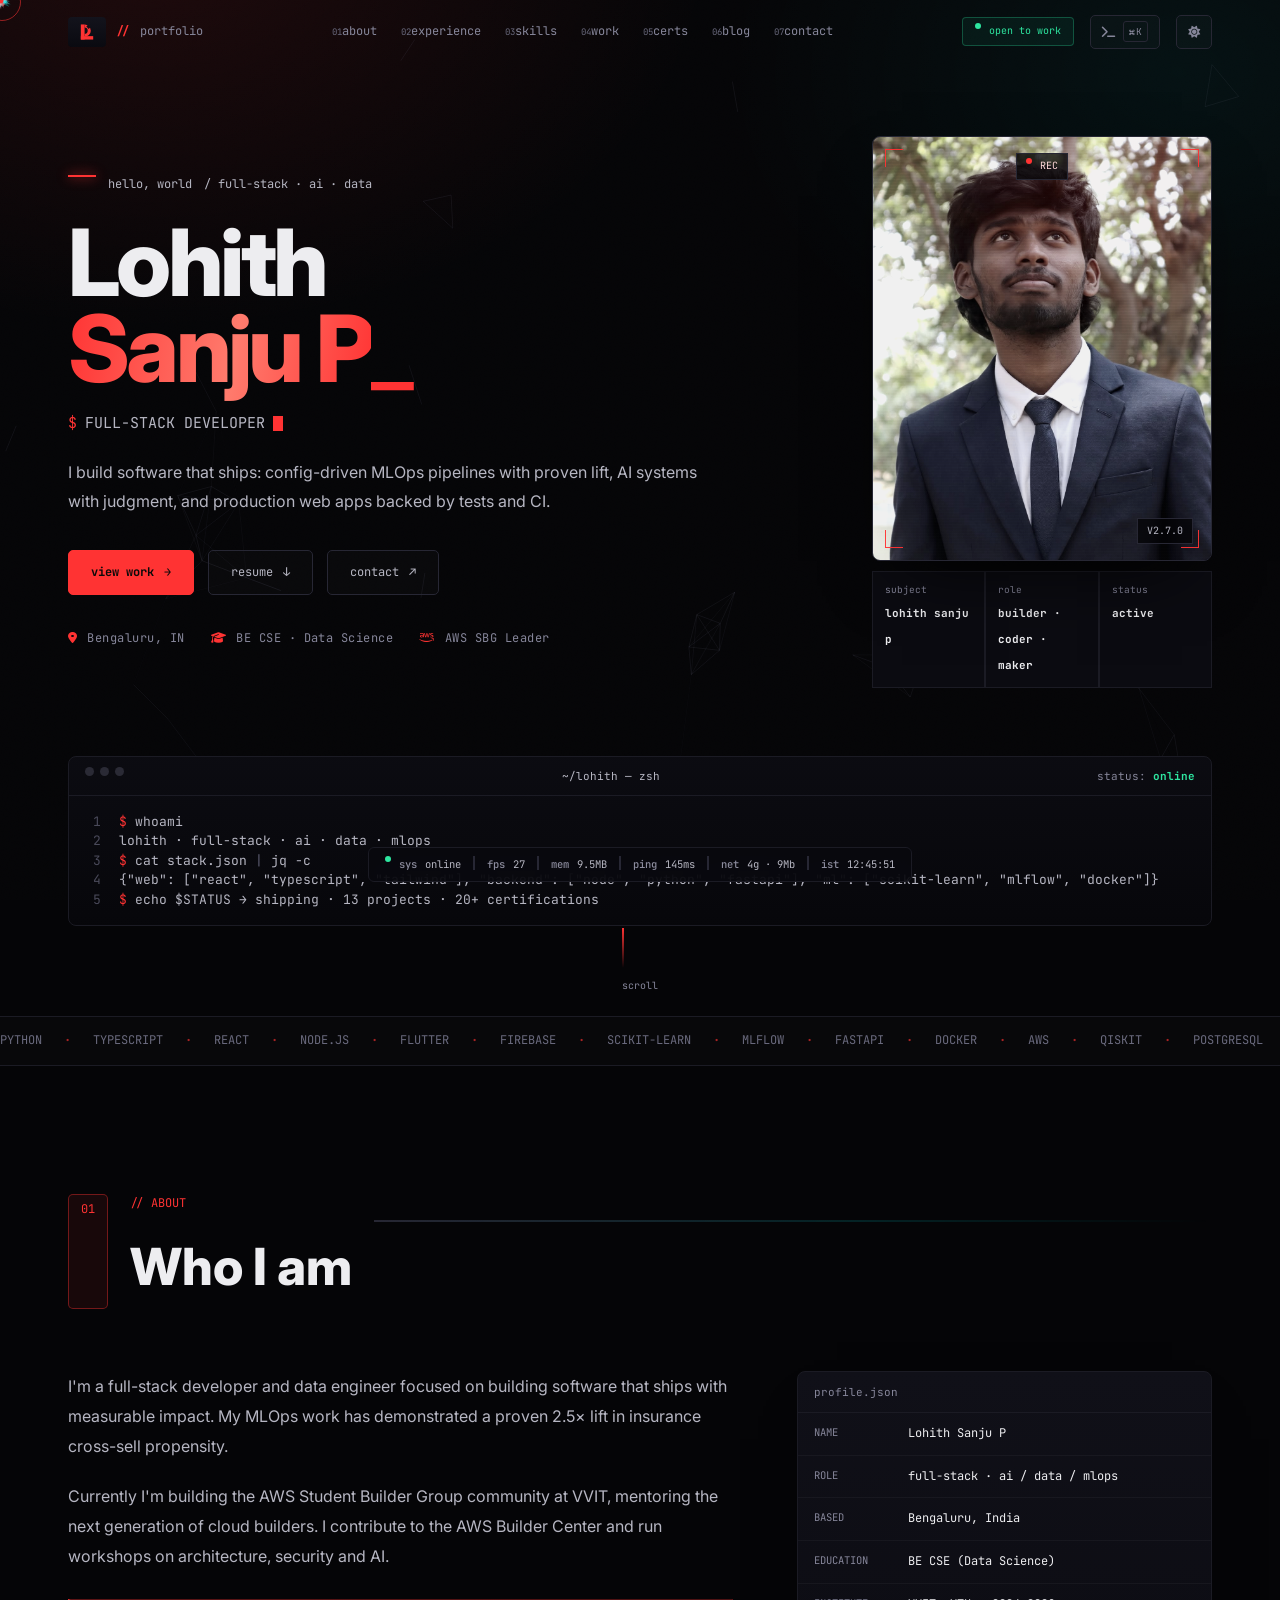
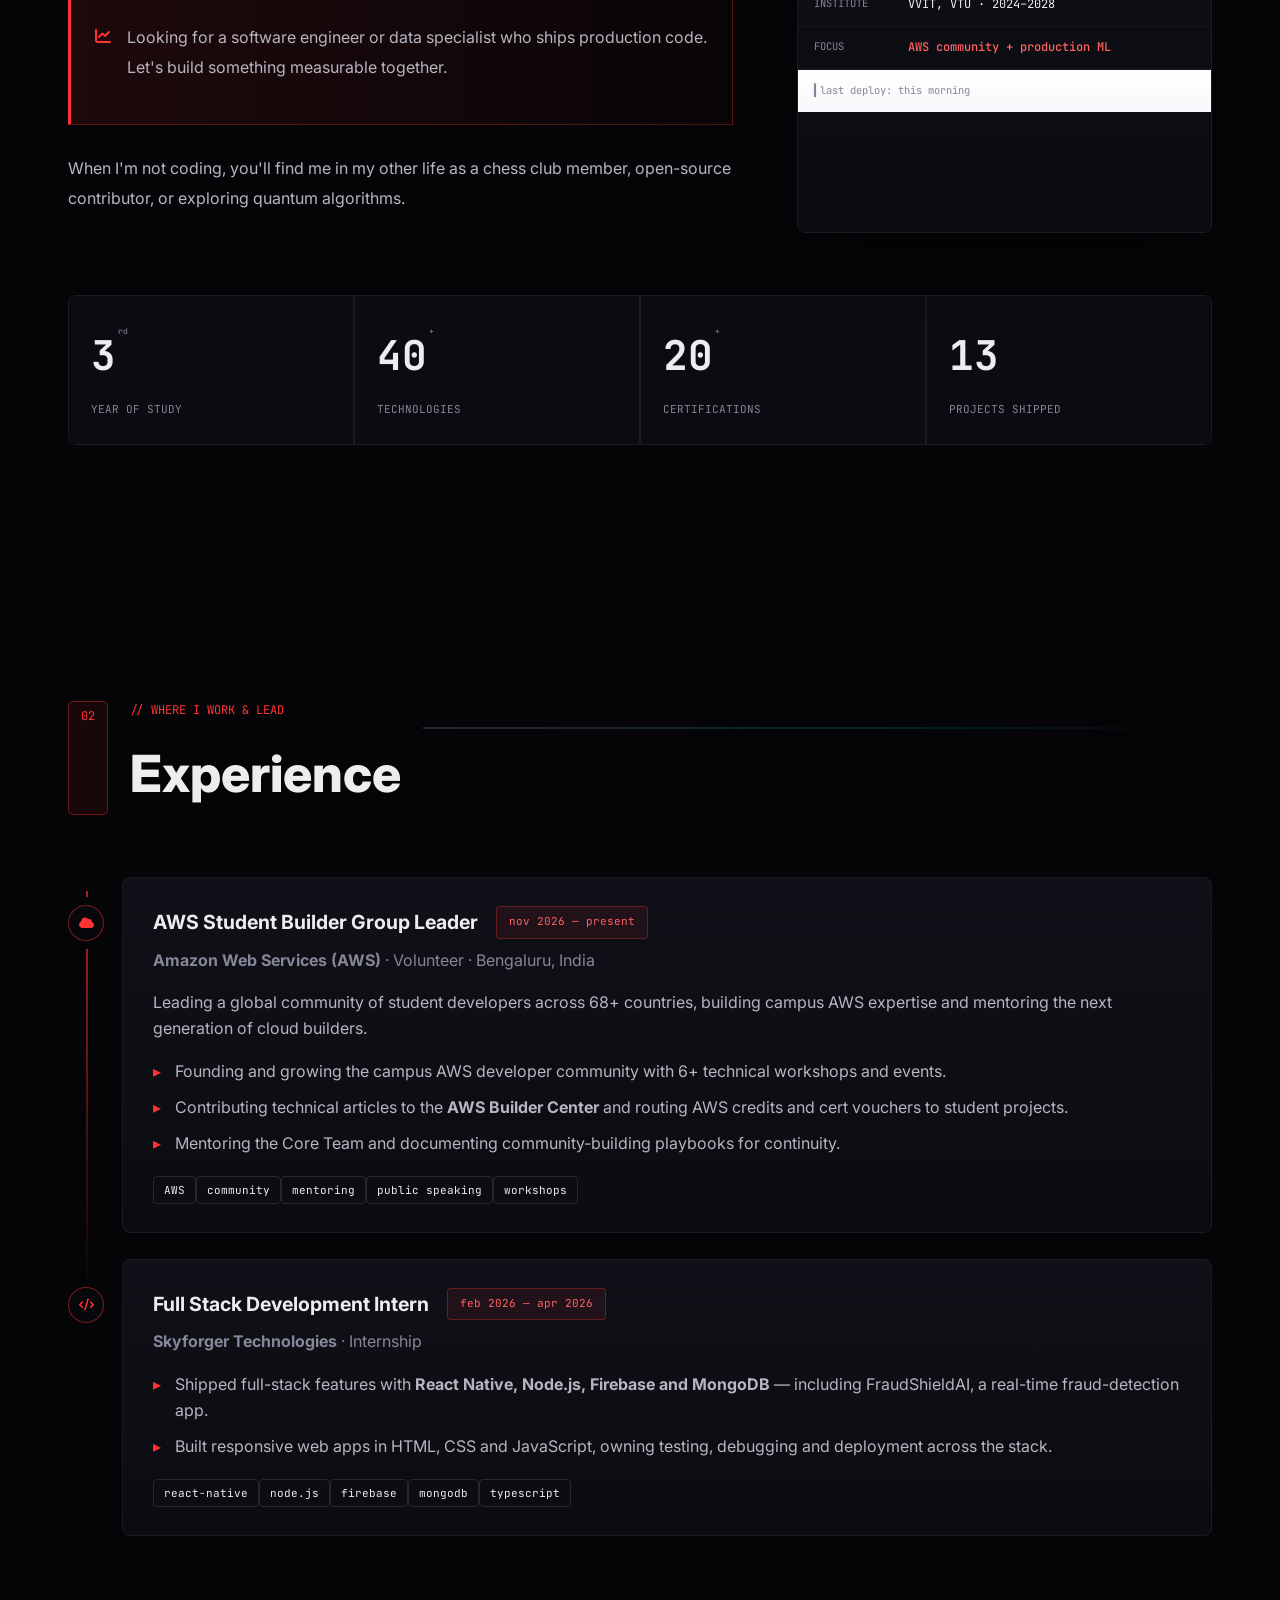
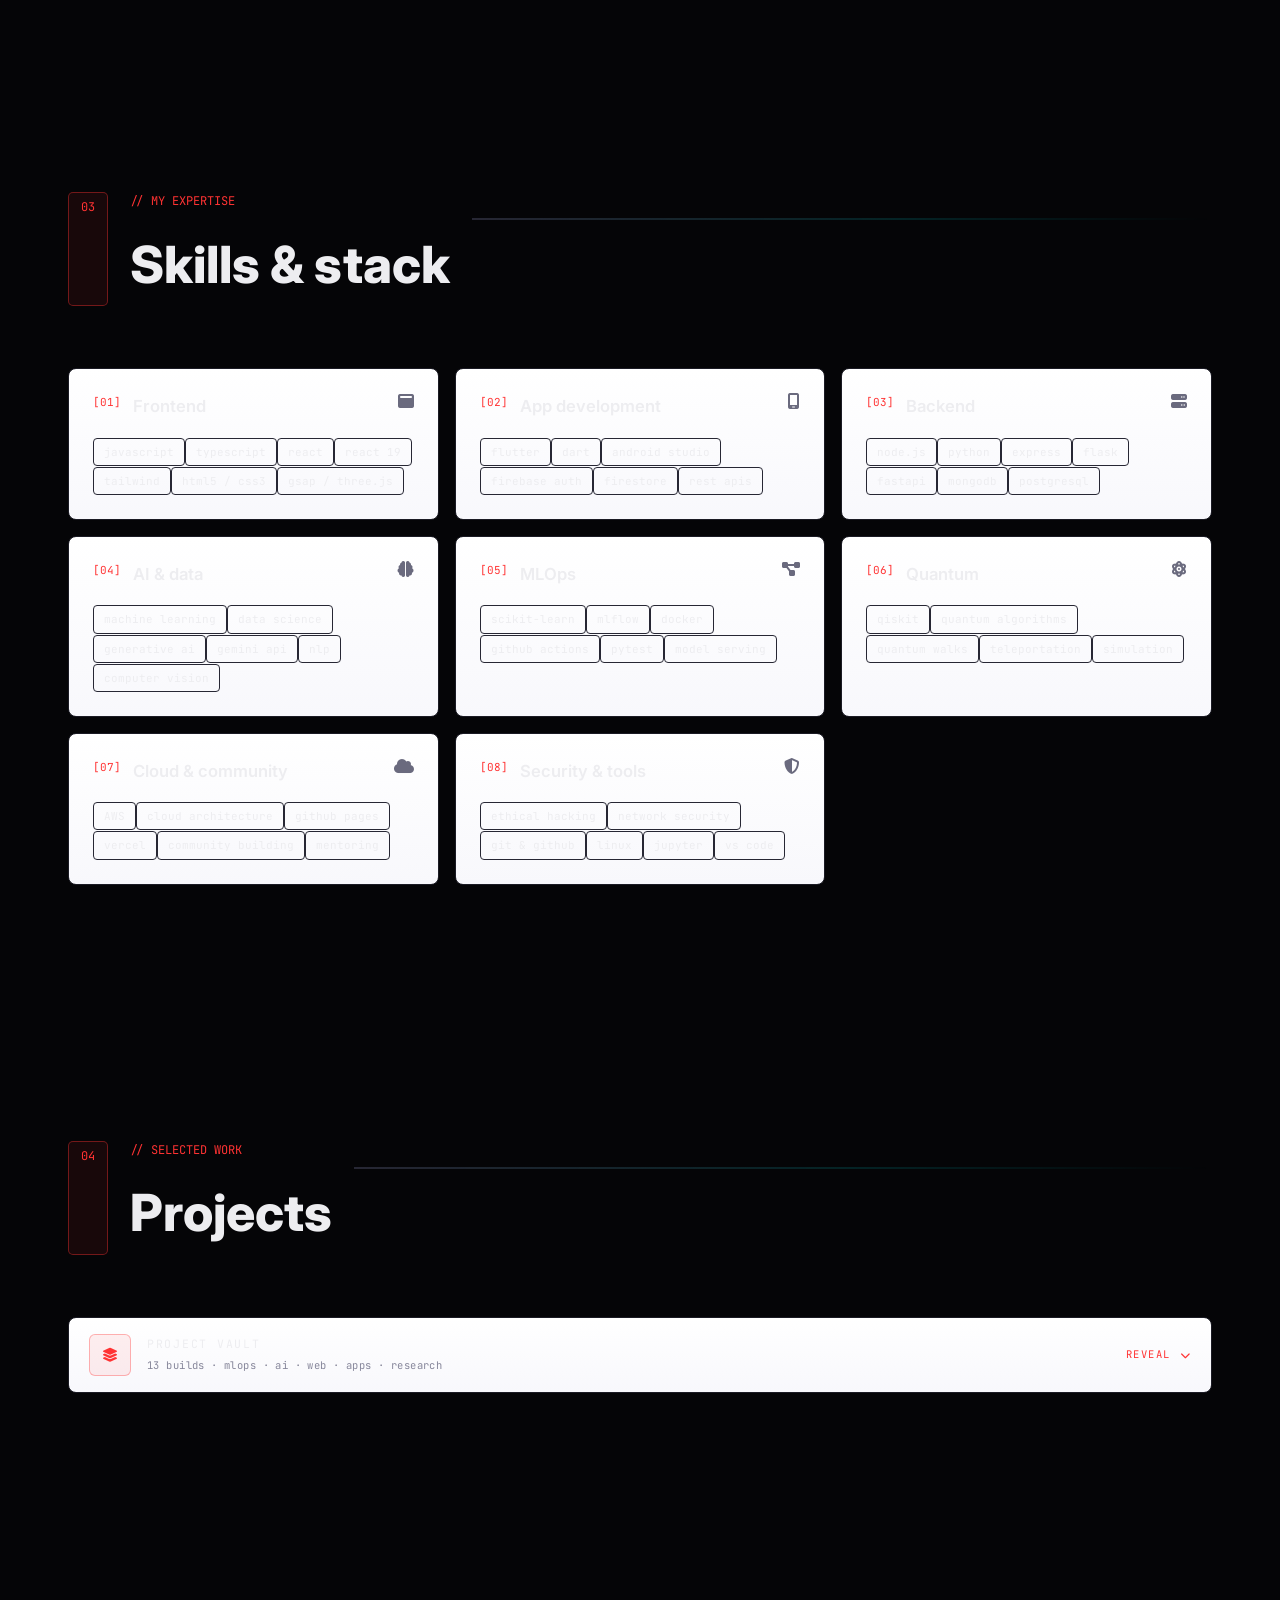
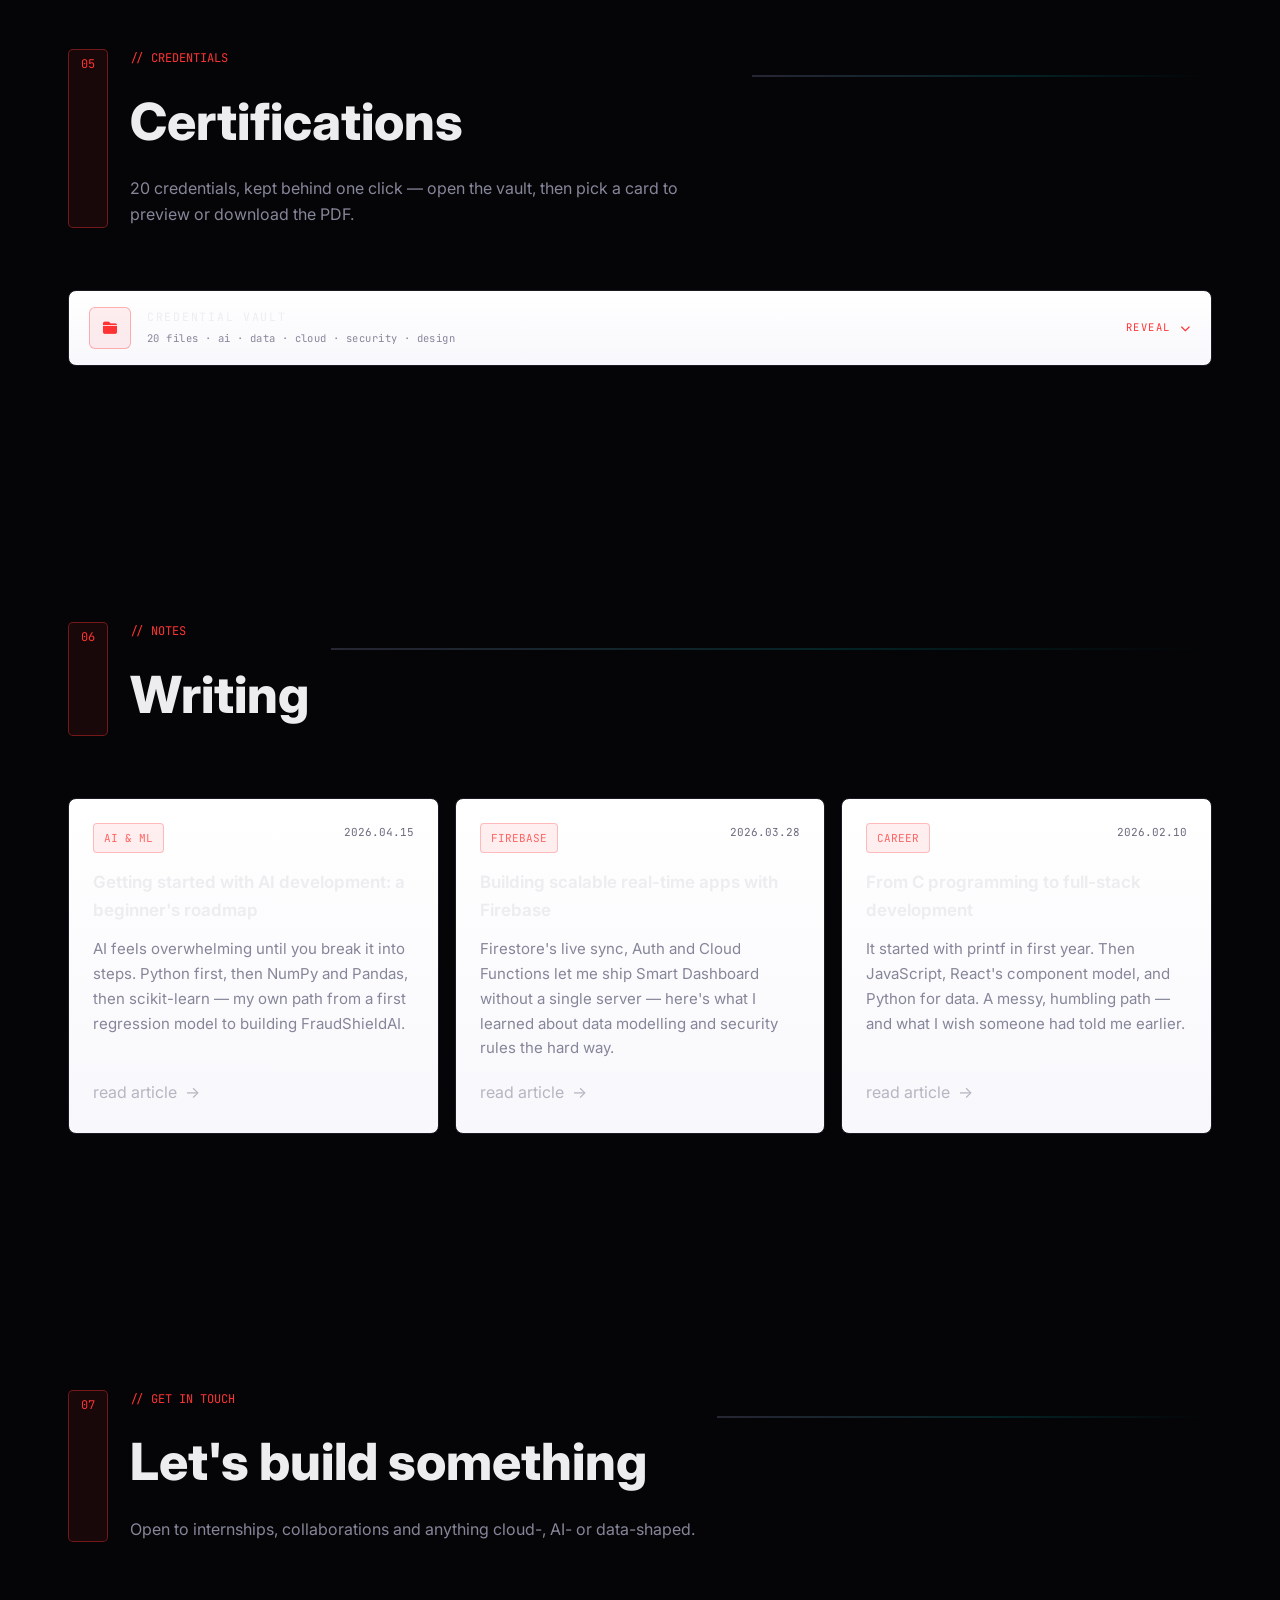
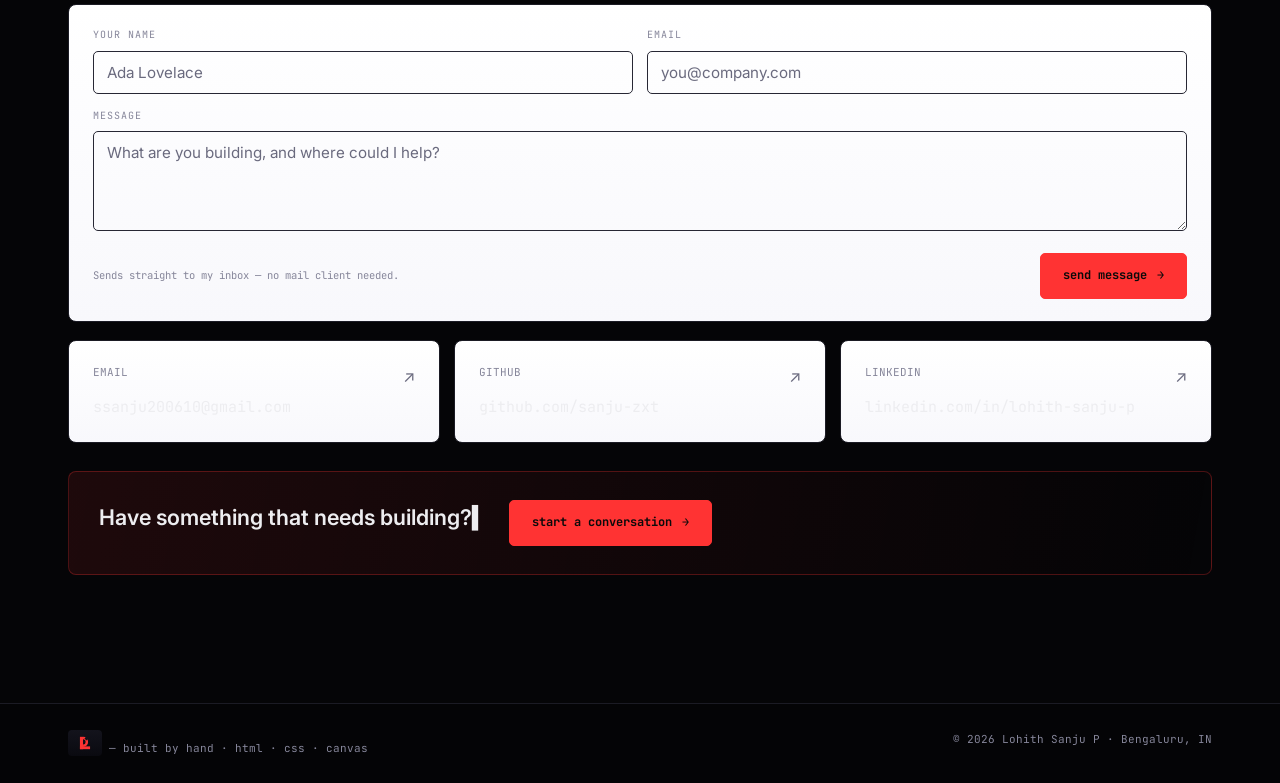
==== commit c8831294: "v2: personal logo, project vault, search, palette, PWA, light theme - new signal-P monogram replaces" ====
--- a/index.html
+++ b/index.html
@@ -7,6 +7,7 @@
   <meta name="description" content="Full-stack developer and AI engineer. AWS Student Builder Group Leader. Building MLOps pipelines with real impact, AI systems with judgment, and production web apps with tests.">
   <meta name="theme-color" content="#050507">
   <meta name="author" content="Lohith Sanju P">
+  <link rel="canonical" href="https://sanju-zxt.github.io/portfolio/">
 
   <!-- Open Graph / Twitter -->
   <meta property="og:title" content="Lohith Sanju P — Full-Stack / AI / Data Engineer">
@@ -18,8 +19,20 @@
   <meta name="twitter:title" content="Lohith Sanju P — Portfolio">
   <meta name="twitter:description" content="Full-stack developer building AI systems and MLOps pipelines.">
 
-  <!-- Favicon -->
-  <link rel="icon" href="data:image/svg+xml,%3Csvg xmlns='http://www.w3.org/2000/svg' viewBox='0 0 64 64'%3E%3Crect width='64' height='64' rx='6' fill='%23050507'/%3E%3Crect x='6' y='6' width='52' height='52' rx='3' fill='none' stroke='%23ff3333' stroke-width='2'/%3E%3Ctext x='32' y='44' font-size='30' font-family='monospace' font-weight='bold' fill='%23ff3333' text-anchor='middle'%3EL%3C/text%3E%3C/svg%3E">
+  <!-- Favicon / PWA -->
+  <link rel="icon" href="assets/favicon.svg" type="image/svg+xml">
+  <link rel="apple-touch-icon" href="assets/apple-touch-icon.png">
+  <link rel="manifest" href="manifest.webmanifest">
+
+  <!-- Theme applied before paint so there is no light/dark flash -->
+  <script>
+    (function () {
+      try {
+        var t = localStorage.getItem('lsp-theme');
+        document.documentElement.setAttribute('data-theme', t === 'light' ? 'light' : 'dark');
+      } catch (e) { document.documentElement.setAttribute('data-theme', 'dark'); }
+    })();
+  </script>
 
   <!-- Fonts -->
   <link rel="preconnect" href="https://fonts.googleapis.com">
@@ -68,7 +81,7 @@
   <header class="nav" id="nav">
     <div class="nav-inner">
       <a class="brand" href="#home" aria-label="Lohith Sanju P — home">
-        <span class="brand-mark">LSP</span><span class="brand-sep">//</span><span class="brand-sub">portfolio</span>
+        <span class="brand-mark"><img src="assets/logo.svg" alt="" width="22" height="22"></span><span class="brand-sep">//</span><span class="brand-sub">portfolio</span>
       </a>
 
       <nav class="nav-links" id="navLinks" aria-label="Sections">
@@ -83,6 +96,12 @@
 
       <div class="nav-right">
         <span class="chip-live" title="Open to internships and full-time roles"><i></i>open to work</span>
+        <button class="icon-btn" id="paletteBtn" type="button" aria-label="Open command palette" title="Command palette">
+          <i class="fas fa-terminal" aria-hidden="true"></i><kbd>⌘K</kbd>
+        </button>
+        <button class="icon-btn" id="themeToggle" type="button" aria-label="Switch to light theme" aria-pressed="false" title="Light theme">
+          <i class="fas fa-sun" aria-hidden="true"></i>
+        </button>
         <button class="nav-toggle" id="navToggle" aria-label="Toggle menu" aria-expanded="false" aria-controls="navLinks">
           <span></span><span></span>
         </button>
@@ -217,6 +236,21 @@
         <div class="stat reveal"><div class="stat-num"><span data-count="20">0</span><sup>+</sup></div><div class="stat-lbl">certifications</div></div>
         <div class="stat reveal"><div class="stat-num"><span data-count="13">0</span></div><div class="stat-lbl">projects shipped</div></div>
       </div>
+
+      <div class="gh-strip reveal" id="ghStrip">
+        <div class="gh-head">
+          <p class="gh-title"><i class="fab fa-github" aria-hidden="true"></i>live from github</p>
+          <a class="gh-link" href="https://github.com/sanju-zxt" target="_blank" rel="noopener">@sanju-zxt ↗</a>
+        </div>
+        <div class="gh-tiles">
+          <div class="gh-tile"><b id="ghRepos">—</b><span>public repos</span></div>
+          <div class="gh-tile"><b id="ghStars">—</b><span>total stars</span></div>
+          <div class="gh-tile"><b id="ghFollowers">—</b><span>followers</span></div>
+          <div class="gh-tile gh-langs"><b id="ghLangTop">—</b><span>top language</span></div>
+        </div>
+        <div class="gh-bars" id="ghBars" aria-hidden="true"></div>
+        <div class="gh-foot" id="ghFoot"></div>
+      </div>
     </section>
 
     <!-- ══════════ EXPERIENCE ══════════ -->
@@ -325,15 +359,30 @@
         <span class="section-rule"></span>
       </header>
 
-      <div class="filters" id="filters" role="tablist" aria-label="Filter projects">
-        <button class="filter is-active" data-filter="all" role="tab" aria-selected="true">all <span>13</span></button>
-        <button class="filter" data-filter="ai" role="tab" aria-selected="false">ai &amp; ml <span>8</span></button>
-        <button class="filter" data-filter="web" role="tab" aria-selected="false">web <span>8</span></button>
-        <button class="filter" data-filter="apps" role="tab" aria-selected="false">apps <span>3</span></button>
-        <button class="filter" data-filter="research" role="tab" aria-selected="false">research <span>2</span></button>
-      </div>
-
-      <div class="projects" id="projectsGrid">
+      <div class="vault reveal">
+        <button class="vault-toggle" id="projectsToggle" aria-expanded="false" aria-controls="projectsPanel">
+          <span class="vault-icon" aria-hidden="true"><i class="fas fa-layer-group"></i></span>
+          <span class="vault-copy">
+            <span class="vault-title">project vault</span>
+            <span class="vault-sub">13 builds · mlops · ai · web · apps · research</span>
+          </span>
+          <span class="vault-cta" aria-hidden="true">
+            <span class="vault-cta-label">reveal</span>
+            <i class="fas fa-chevron-down"></i>
+          </span>
+        </button>
+
+        <div class="certs-panel" id="projectsPanel" aria-hidden="true" inert>
+          <div class="certs-clip projects-clip">
+            <div class="filters" id="filters" role="tablist" aria-label="Filter projects">
+              <button class="filter is-active" data-filter="all" role="tab" aria-selected="true">all <span>13</span></button>
+              <button class="filter" data-filter="ai" role="tab" aria-selected="false">ai &amp; ml <span>8</span></button>
+              <button class="filter" data-filter="web" role="tab" aria-selected="false">web <span>8</span></button>
+              <button class="filter" data-filter="apps" role="tab" aria-selected="false">apps <span>3</span></button>
+              <button class="filter" data-filter="research" role="tab" aria-selected="false">research <span>2</span></button>
+            </div>
+
+            <div class="projects" id="projectsGrid">
         <article class="project reveal" data-tags="ai web" data-idx="01">
           <div class="project-top"><span class="project-idx">01</span><span class="badge badge-live">shipped</span></div>
           <h3>Insurance Cross-Sell MLOps</h3>
@@ -473,6 +522,14 @@
             <a href="https://github.com/sanju-zxt/portfolio" target="_blank" rel="noopener"><i class="fab fa-github" aria-hidden="true"></i> code</a>
           </div>
         </article>
+            </div>
+
+            <div class="certs-foot">
+              <p class="certs-note"><i class="fas fa-lock" aria-hidden="true"></i>Every card opens a case study — problem, build, numbers, and what I would fix next.</p>
+              <button class="btn btn-ghost" id="projectsHide">hide vault <span aria-hidden="true">↑</span></button>
+            </div>
+          </div>
+        </div>
       </div>
     </section>
 
@@ -503,6 +560,14 @@
 
         <div class="certs-panel" id="certsPanel" aria-hidden="true" inert>
           <div class="certs-clip">
+            <div class="vault-toolbar">
+              <label class="vault-search" for="certSearch">
+                <i class="fas fa-magnifying-glass" aria-hidden="true"></i>
+                <input id="certSearch" type="search" placeholder="search 20 credentials — try aws, ibm, ai, data" autocomplete="off" aria-label="Search credentials">
+              </label>
+              <div class="vault-chips" id="certChips" role="group" aria-label="Filter credentials by category"></div>
+              <span class="vault-count" id="certCount">20 of 20 shown</span>
+            </div>
             <div class="certs">
               <button class="cert" data-cert="AI For Everyone|Artificial Intelligence|DeepLearning.AI / Coursera|2024|AI%20FOR%20EVERYONE%20.pdf">
                 <span class="cert-idx">01</span>
@@ -645,6 +710,8 @@
                 <span class="cert-arrow" aria-hidden="true">↗</span>
               </button>
             </div>
+
+            <p class="vault-empty" id="certEmpty" hidden>No credential matches that search — try a different word.</p>
 
             <div class="certs-foot">
               <p class="certs-note"><i class="fas fa-lock" aria-hidden="true"></i>Everything stays in this page — nothing downloads until you press download.</p>
@@ -699,6 +766,19 @@
         </div>
         <span class="section-rule"></span>
       </header>
+
+      <form class="contact-form reveal" id="contactForm" data-endpoint="https://formsubmit.co/ajax/ssanju200610@gmail.com" novalidate>
+        <div class="cf-row">
+          <label class="cf-field"><span>your name</span><input type="text" name="name" placeholder="Ada Lovelace" autocomplete="name" required></label>
+          <label class="cf-field"><span>email</span><input type="email" name="email" placeholder="you@company.com" autocomplete="email" required></label>
+        </div>
+        <label class="cf-field"><span>message</span><textarea name="message" rows="4" placeholder="What are you building, and where could I help?" required></textarea></label>
+        <input class="cf-hp" type="text" name="_honey" tabindex="-1" autocomplete="off" aria-hidden="true">
+        <div class="cf-foot">
+          <p class="cf-note" id="cfStatus" role="status" aria-live="polite">Sends straight to my inbox — no mail client needed.</p>
+          <button class="btn btn-primary" id="cfSubmit" type="submit">send message <span aria-hidden="true">→</span></button>
+        </div>
+      </form>
 
       <div class="contact-grid">
         <a class="contact reveal" href="mailto:ssanju200610@gmail.com">
@@ -729,7 +809,7 @@
   <!-- ══════════ FOOTER ══════════ -->
   <footer class="footer">
     <div class="footer-inner">
-      <p><span class="brand-mark">LSP</span> <span class="footer-dim">— built by hand · html · css · canvas</span></p>
+      <p><span class="brand-mark"><img src="assets/logo.svg" alt="" width="18" height="18"></span> <span class="footer-dim">— built by hand · html · css · canvas</span></p>
       <p class="footer-dim">&copy; 2026 Lohith Sanju P · Bengaluru, IN</p>
     </div>
   </footer>
@@ -776,6 +856,11 @@
           <div><dt>status</dt><dd class="ok">verified</dd></div>
         </dl>
         <div class="modal-actions">
+          <div class="modal-nav">
+            <button class="btn btn-ghost" id="certPrev" type="button" aria-label="Previous credential"><span aria-hidden="true">←</span> prev</button>
+            <span class="modal-pos" id="certPos">1 / 20</span>
+            <button class="btn btn-ghost" id="certNext" type="button" aria-label="Next credential">next <span aria-hidden="true">→</span></button>
+          </div>
           <a class="btn btn-primary" id="certDownload" href="#" target="_blank" rel="noopener" download>download <span aria-hidden="true">↓</span></a>
           <a class="btn btn-ghost" id="certOpen" href="#" target="_blank" rel="noopener">open in tab <span aria-hidden="true">↗</span></a>
           <button class="btn btn-ghost" data-close>close</button>
@@ -800,6 +885,38 @@
     </div>
   </div>
 
+  <!-- ══════════ CASE STUDY MODAL ══════════ -->
+  <div class="modal" id="caseModal" role="dialog" aria-modal="true" aria-labelledby="caseTitle">
+    <div class="modal-card">
+      <header class="modal-head">
+        <div>
+          <p class="modal-kicker">// case study</p>
+          <h3 id="caseTitle">Project</h3>
+          <p class="modal-sub" id="caseSub">—</p>
+        </div>
+        <button class="modal-x" data-close aria-label="Close case study"><i class="fas fa-xmark" aria-hidden="true"></i></button>
+      </header>
+      <div class="modal-body" id="caseBody"></div>
+    </div>
+  </div>
+
+  <!-- ══════════ COMMAND PALETTE ══════════ -->
+  <div class="palette" id="palette" role="dialog" aria-modal="true" aria-label="Command palette">
+    <div class="palette-card">
+      <div class="palette-field">
+        <i class="fas fa-terminal" aria-hidden="true"></i>
+        <input id="paletteInput" type="text" placeholder="jump to a section, project or credential…" autocomplete="off" spellcheck="false" aria-label="Search sections, projects and credentials">
+        <kbd>esc</kbd>
+      </div>
+      <div class="palette-list" id="paletteList"></div>
+      <div class="palette-foot">
+        <span><kbd>↑</kbd><kbd>↓</kbd> move</span>
+        <span><kbd>↵</kbd> open</span>
+        <span><kbd>^K</kbd> toggle</span>
+      </div>
+    </div>
+  </div>
+
   <script src="site.js" defer></script>
 </body>
 </html>
--- a/site.css
+++ b/site.css
@@ -507,4 +507,216 @@
 /* ============================================================
    UTILITY
    ============================================================ */
-[data-reveal]:not(.is-in){ transition:opacity .75s, transform .75s; }+[data-reveal]:not(.is-in){ transition:opacity .75s, transform .75s; }
+
+/* ============================================================
+   V2 — theme switch, vault toolbars, palette, github stats,
+   contact form, case studies
+   ============================================================ */
+
+/* ---------- brand logo + nav icon buttons ---------- */
+.brand-mark{ display:grid; place-items:center; padding:4px 8px; }
+.brand-mark img{ width:22px; height:22px; display:block; }
+.footer .brand-mark{ display:inline-grid; }
+.footer .brand-mark img{ width:18px; height:18px; }
+.icon-btn{ display:inline-flex; align-items:center; gap:7px; height:34px; padding:0 11px; border:1px solid var(--line-2); border-radius:5px; color:var(--muted); background:rgba(255,255,255,.02); font-size:12px; transition:border-color .22s, color .22s, background .22s; }
+.icon-btn:hover{ color:var(--ink); border-color:var(--red); }
+.icon-btn:focus-visible{ outline:2px solid var(--red); outline-offset:2px; }
+.icon-btn kbd{ font-family:var(--mono); font-size:9.5px; letter-spacing:.04em; padding:2px 5px; border:1px solid var(--line-2); border-radius:3px; color:var(--muted); }
+
+/* ---------- vault toolbar ---------- */
+.vault-body{ display:grid; grid-template-rows:0fr; transition:grid-template-rows .5s var(--ease); }
+.vault-body.is-open{ grid-template-rows:1fr; }
+.vault-toolbar{ display:flex; align-items:center; gap:9px; flex-wrap:wrap; padding:14px 20px 6px; }
+.vault-search{ flex:1 1 230px; display:flex; align-items:center; gap:9px; min-width:0; border:1px solid var(--line-2); border-radius:5px; padding:8px 11px; background:rgba(255,255,255,.02); transition:border-color .2s; }
+.vault-search:focus-within{ border-color:var(--red); }
+.vault-search i{ color:var(--muted); font-size:11px; }
+.vault-search input{ flex:1; min-width:0; border:0; background:none; color:var(--ink); font-family:var(--mono); font-size:11.5px; outline:none; }
+.vault-search input::placeholder{ color:var(--faint); }
+.vault-chips{ display:flex; gap:6px; flex-wrap:wrap; }
+.vault-chip{ font-family:var(--mono); font-size:10px; letter-spacing:.06em; text-transform:uppercase; padding:5px 9px; border:1px solid var(--line-2); border-radius:4px; color:var(--muted); background:rgba(255,255,255,.018); transition:all .2s; }
+.vault-chip:hover{ color:var(--ink); border-color:#4a4a5a; }
+.vault-chip.is-on{ color:#0a0a0a; background:var(--red); border-color:var(--red); font-weight:700; }
+.vault-count{ font-family:var(--mono); font-size:10px; color:var(--muted); margin-left:auto; white-space:nowrap; }
+.cert.is-filtered,.project.is-filtered{ display:none; }
+.vault-empty{ padding:26px 20px; font-family:var(--mono); font-size:11.5px; color:var(--muted); }
+
+/* ---------- project case study affordance ---------- */
+.project-case{ display:inline-flex; align-items:center; gap:8px; margin-top:14px; font-family:var(--mono); font-size:10.5px; letter-spacing:.08em; text-transform:uppercase; color:var(--red); border:1px solid rgba(255,51,51,.3); background:rgba(255,51,51,.06); padding:7px 11px; border-radius:4px; transition:background .2s, border-color .2s, gap .2s; }
+.project-case:hover{ background:rgba(255,51,51,.14); border-color:var(--red); gap:12px; }
+.case-block{ margin-bottom:18px; }
+.case-block h4{ font-family:var(--mono); font-size:10.5px; text-transform:uppercase; letter-spacing:.12em; color:var(--red); margin-bottom:7px; }
+.case-block p{ color:var(--ink-2); font-size:.94rem; }
+.case-block ul{ display:grid; gap:7px; }
+.case-block li{ position:relative; padding-left:20px; color:var(--ink-2); font-size:.94rem; }
+.case-block li::before{ content:"▸"; position:absolute; left:0; color:var(--red); }
+.case-grid{ display:grid; grid-template-columns:repeat(auto-fit,minmax(150px,1fr)); gap:10px; margin-bottom:18px; }
+.case-metric{ border:1px solid var(--line); border-radius:6px; padding:12px 14px; background:rgba(255,255,255,.02); }
+.case-metric b{ display:block; font-family:var(--mono); font-size:1.05rem; color:var(--ink); }
+.case-metric span{ font-family:var(--mono); font-size:9.5px; text-transform:uppercase; letter-spacing:.08em; color:var(--muted); }
+
+/* ---------- github stats ---------- */
+.gh-strip{ margin-top:14px; border:1px solid var(--line); border-radius:8px; padding:16px 18px; background:linear-gradient(180deg, var(--panel-2), var(--panel)); }
+.gh-head{ display:flex; align-items:center; justify-content:space-between; gap:12px; margin-bottom:14px; }
+.gh-title{ font-family:var(--mono); font-size:10.5px; letter-spacing:.1em; text-transform:uppercase; color:var(--ink-2); }
+.gh-title i{ color:var(--red); margin-right:7px; }
+.gh-link{ font-family:var(--mono); font-size:10px; color:var(--muted); }
+.gh-link:hover{ color:var(--red); }
+.gh-tiles{ display:grid; grid-template-columns:repeat(4,1fr); gap:10px; }
+.gh-tile{ border:1px solid var(--line); border-radius:6px; padding:11px 13px; background:rgba(255,255,255,.02); }
+.gh-tile b{ display:block; font-family:var(--mono); font-size:1.15rem; color:var(--ink); line-height:1.2; }
+.gh-tile span{ font-family:var(--mono); font-size:9.5px; text-transform:uppercase; letter-spacing:.06em; color:var(--muted); }
+.gh-langs b{ font-size:.92rem; text-transform:lowercase; }
+.gh-bars{ display:flex; height:4px; margin-top:14px; border-radius:2px; overflow:hidden; background:var(--line); }
+.gh-bars i{ display:block; height:100%; }
+.gh-foot{ display:flex; gap:14px; flex-wrap:wrap; margin-top:10px; font-family:var(--mono); font-size:9.5px; color:var(--muted); }
+.gh-foot span{ display:inline-flex; align-items:center; gap:6px; }
+.gh-foot i{ width:7px; height:7px; border-radius:2px; }
+
+/* ---------- contact form ---------- */
+.contact-form{ margin-bottom:18px; border:1px solid var(--line); border-radius:8px; padding:22px 24px; background:linear-gradient(180deg, var(--panel-2), var(--panel)); }
+.cf-row{ display:grid; grid-template-columns:1fr 1fr; gap:14px; }
+.cf-field{ display:block; margin-bottom:14px; }
+.cf-field > span{ display:block; font-family:var(--mono); font-size:10px; letter-spacing:.1em; text-transform:uppercase; color:var(--muted); margin-bottom:7px; }
+.cf-field input,.cf-field textarea{ width:100%; border:1px solid var(--line-2); border-radius:5px; background:rgba(255,255,255,.02); color:var(--ink); font-family:var(--sans); font-size:.95rem; padding:11px 13px; transition:border-color .2s, background .2s; resize:vertical; }
+.cf-field input:focus,.cf-field textarea:focus{ outline:none; border-color:var(--red); background:rgba(255,51,51,.04); }
+.cf-field input::placeholder,.cf-field textarea::placeholder{ color:var(--faint); }
+.cf-hp{ position:absolute; left:-9999px; width:1px; height:1px; opacity:0; pointer-events:none; }
+.cf-foot{ display:flex; align-items:center; justify-content:space-between; gap:14px; flex-wrap:wrap; }
+.cf-note{ font-family:var(--mono); font-size:10.5px; color:var(--muted); }
+.cf-note.is-ok{ color:var(--ok); }
+.cf-note.is-bad{ color:var(--red-2); }
+.cf-foot .btn[disabled]{ opacity:.55; cursor:progress; }
+
+/* ---------- command palette ---------- */
+.palette{ position:fixed; inset:0; z-index:2400; display:none; align-items:flex-start; justify-content:center; padding:12vh 20px 20px; background:rgba(3,3,5,.82); backdrop-filter:blur(10px); }
+.palette.is-open{ display:flex; }
+.palette-card{ width:100%; max-width:600px; border:1px solid var(--line-2); border-radius:9px; background:linear-gradient(180deg, #0e0e15, #08080d); box-shadow:0 50px 120px -40px #000; overflow:hidden; animation:paletteIn .18s var(--ease); }
+@keyframes paletteIn{ from{ opacity:0; transform:translateY(-8px) scale(.99); } }
+.palette-field{ display:flex; align-items:center; gap:11px; padding:14px 16px; border-bottom:1px solid var(--line); }
+.palette-field i{ color:var(--red); font-size:12px; }
+.palette-field input{ flex:1; min-width:0; border:0; background:none; color:var(--ink); font-family:var(--mono); font-size:13px; outline:none; }
+.palette-field kbd{ font-family:var(--mono); font-size:9.5px; color:var(--muted); border:1px solid var(--line-2); border-radius:3px; padding:2px 6px; }
+.palette-list{ max-height:min(52vh,400px); overflow-y:auto; overscroll-behavior:contain; padding:6px; }
+.palette-item{ display:flex; align-items:center; gap:11px; width:100%; text-align:left; padding:10px 12px; border-radius:5px; color:var(--ink-2); font-size:.92rem; }
+.palette-item i{ width:16px; text-align:center; color:var(--muted); font-size:11px; }
+.palette-item em{ margin-left:auto; font-family:var(--mono); font-size:9.5px; font-style:normal; text-transform:uppercase; letter-spacing:.07em; color:var(--muted); }
+.palette-item.is-active{ background:rgba(255,51,51,.12); color:var(--ink); }
+.palette-item.is-active i{ color:var(--red); }
+.palette-empty{ padding:18px 14px; font-family:var(--mono); font-size:11px; color:var(--muted); }
+.palette-foot{ display:flex; gap:14px; padding:9px 14px; border-top:1px solid var(--line); font-family:var(--mono); font-size:9.5px; color:var(--muted); }
+.palette-foot kbd{ border:1px solid var(--line-2); border-radius:3px; padding:1px 5px; }
+
+/* ---------- deep-link / target pulse ---------- */
+@keyframes targetPulse{ 0%{ box-shadow:0 0 0 0 rgba(255,51,51,.55); } 100%{ box-shadow:0 0 0 16px rgba(255,51,51,0); } }
+.is-target{ animation:targetPulse 1.1s var(--ease) 2; border-color:rgba(255,51,51,.7) !important; }
+
+/* ============================================================
+   LIGHT THEME
+   ============================================================ */
+[data-theme="light"]{
+  --bg:#f4f4f7;
+  --bg-2:#ececf1;
+  --panel:#ffffff;
+  --panel-2:#fbfbfd;
+  --line:#e3e3ea;
+  --line-2:#d4d4de;
+  --ink:#14141b;
+  --ink-2:#3c3c4a;
+  --muted:#5c5c6e;
+  --faint:#71717f;
+  --red:#c41722;
+  --red-2:#a81119;
+  --red-dim:#e88a90;
+  --cyan:#0a7d8c;
+  --ok:#0b7350;
+  --ring:rgba(207,27,38,.45);
+}
+[data-theme="light"] body::before{
+  background:
+    radial-gradient(900px 620px at 12% -6%, rgba(207,27,38,.10), transparent 62%),
+    radial-gradient(760px 560px at 92% 8%, rgba(10,125,140,.07), transparent 60%),
+    var(--bg);
+}
+[data-theme="light"] .grain{ opacity:.028; mix-blend-mode:multiply; }
+[data-theme="light"] ::-webkit-scrollbar-track{ background:#ececf1; }
+[data-theme="light"] ::-webkit-scrollbar-thumb{ background:#c9c9d4; border-color:#ececf1; }
+[data-theme="light"] .skip-link{ color:#fff; }
+[data-theme="light"] .nav.is-stuck{ background:rgba(244,244,247,.9); }
+[data-theme="light"] .brand-mark{ background:linear-gradient(180deg,#fff,#eef0f5); border:1px solid var(--line); }
+[data-theme="light"] .nav-links{ background:rgba(248,248,251,.99); }
+[data-theme="light"] .ticker{ background:rgba(0,0,0,.022); }
+[data-theme="light"] .terminal{ background:linear-gradient(180deg,#fff,#f7f7fb); }
+[data-theme="light"] .t-ln{ color:#a3a3b2; }
+[data-theme="light"] .t-pipe{ color:#9a9aab; }
+[data-theme="light"] .about-panel,.about-panel .panel-foot{ background:linear-gradient(180deg,#fff,#f8f8fc); }
+[data-theme="light"] .exp-node{ box-shadow:0 0 0 8px var(--bg); }
+[data-theme="light"] .project,.project::before{ background-image:none; }
+[data-theme="light"] .project,.skill-card,.post,.contact,.cert,.vault,.gh-strip,.contact-form{ background:linear-gradient(180deg,#fff,#f8f8fc); }
+[data-theme="light"] .project::before{ background:radial-gradient(460px circle at var(--mx,50%) var(--my,0%), rgba(207,27,38,.08), transparent 65%); }
+[data-theme="light"] .cert{ background:linear-gradient(180deg,#fff,#f8f8fc); }
+[data-theme="light"] .hud{ background:rgba(255,255,255,.93); }
+[data-theme="light"] .to-top{ background:rgba(255,255,255,.95); }
+[data-theme="light"] .footer{ background:rgba(0,0,0,.02); }
+[data-theme="light"] .modal{ background:rgba(232,232,238,.9); }
+[data-theme="light"] .modal-card{ background:linear-gradient(180deg,#fff,#f7f7fb); }
+[data-theme="light"] .modal-head{ background:rgba(255,255,255,.97); }
+[data-theme="light"] .cert-frame{ background:#fff; }
+[data-theme="light"] .cert-poster{ background:rgba(0,0,0,.02); }
+[data-theme="light"] .case-metric,[data-theme="light"] .gh-tile{ background:rgba(0,0,0,.022); }
+[data-theme="light"] .palette{ background:rgba(232,232,238,.86); }
+[data-theme="light"] .palette-card{ background:linear-gradient(180deg,#fff,#f7f7fb); }
+[data-theme="light"] .vault-search,[data-theme="light"] .cf-field input,[data-theme="light"] .cf-field textarea,[data-theme="light"] .vault-chip,[data-theme="light"] .filter,[data-theme="light"] .btn,[data-theme="light"] .icon-btn{ background:#fff; }
+[data-theme="light"] .filter.is-active,[data-theme="light"] .vault-chip.is-on,[data-theme="light"] .btn-primary{ background:var(--red); color:#fff; }
+[data-theme="light"] .filter.is-active span{ color:rgba(255,255,255,.65); }
+[data-theme="light"] .cert-poster{ border-color:#d4d4de; }
+[data-theme="light"] .portrait-meta,[data-theme="light"] .stats{ background:var(--line); }
+[data-theme="light"] .portrait-meta div,[data-theme="light"] .stat{ background:#fff; }
+[data-theme="light"] .callout{ background:linear-gradient(90deg, rgba(207,27,38,.09), rgba(207,27,38,.02)); }
+[data-theme="light"] .contact-band{ background:linear-gradient(100deg, rgba(207,27,38,.09), transparent); }
+[data-theme="light"] .project-case{ background:rgba(207,27,38,.07); }
+[data-theme="light"] .gh-bars{ background:#e3e3ea; }
+[data-theme="light"] .palette-item.is-active{ background:rgba(207,27,38,.10); }
+
+/* ---------- responsive additions for v2 ---------- */
+@media (max-width:900px){
+  .gh-tiles{ grid-template-columns:repeat(2,1fr); }
+  .cf-row{ grid-template-columns:1fr; }
+}
+@media (max-width:768px){
+  .vault-toolbar{ padding:12px 14px 4px; }
+  .vault-count{ display:none; }
+  .palette{ padding:6vh 12px 12px; }
+  .palette-list{ max-height:60vh; }
+}
+@media (max-width:560px){
+  .gh-tiles{ grid-template-columns:1fr 1fr; }
+  .gh-tile b{ font-size:1rem; }
+  .contact-form{ padding:18px; }
+  .cf-foot .btn{ width:100%; justify-content:center; }
+  .case-grid{ grid-template-columns:1fr 1fr; }
+  .icon-btn kbd{ display:none; }
+}
+@media (prefers-reduced-motion: reduce){
+  .palette-card{ animation:none; }
+  .is-target{ animation:none; }
+}
+
+/* ---------- v2 patch: project vault body + cert modal nav ---------- */
+.projects-clip{ padding:0 20px; }
+.projects-clip .filters{ margin-top:16px; }
+.projects-clip .certs-foot{ padding-left:0; padding-right:0; }
+.projects-clip .certs-note{ max-width:56ch; line-height:1.5; }
+.modal-nav{ display:inline-flex; align-items:center; gap:8px; margin-right:auto; }
+.modal-pos{ font-family:var(--mono); font-size:10.5px; letter-spacing:.08em; color:var(--muted); min-width:52px; text-align:center; }
+.modal-nav .btn{ padding-inline:10px; }
+[data-theme="light"] .projects-clip .project-case{ background:rgba(207,27,38,.07); }
+[data-theme="light"] .modal-nav .btn{ background:#fff; }
+@media (max-width:768px){
+  .projects-clip{ padding:0 14px; }
+  .modal-nav{ width:100%; justify-content:space-between; margin-right:0; }
+  .modal-nav .btn{ flex:1 1 0; justify-content:center; }
+}
+@media (max-width:560px){
+  .projects-clip .certs-note{ font-size:10px; }
+}
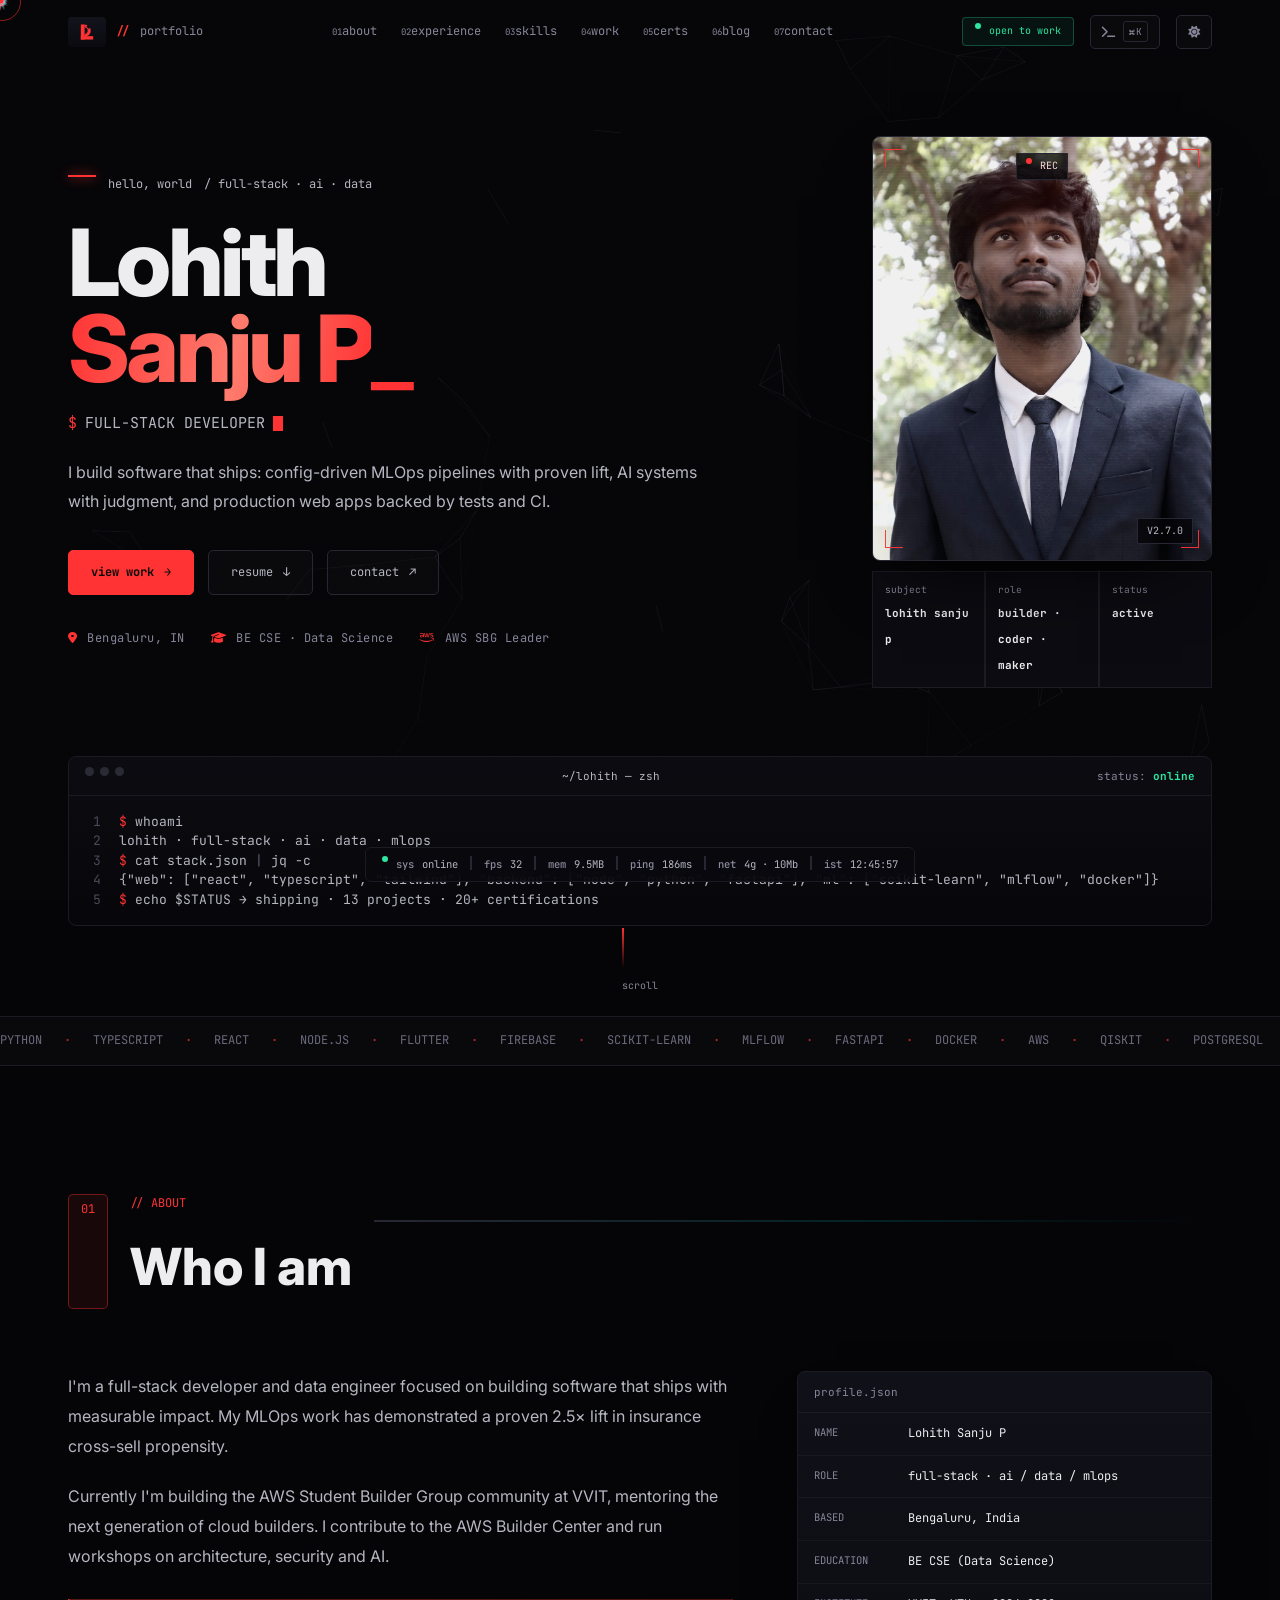
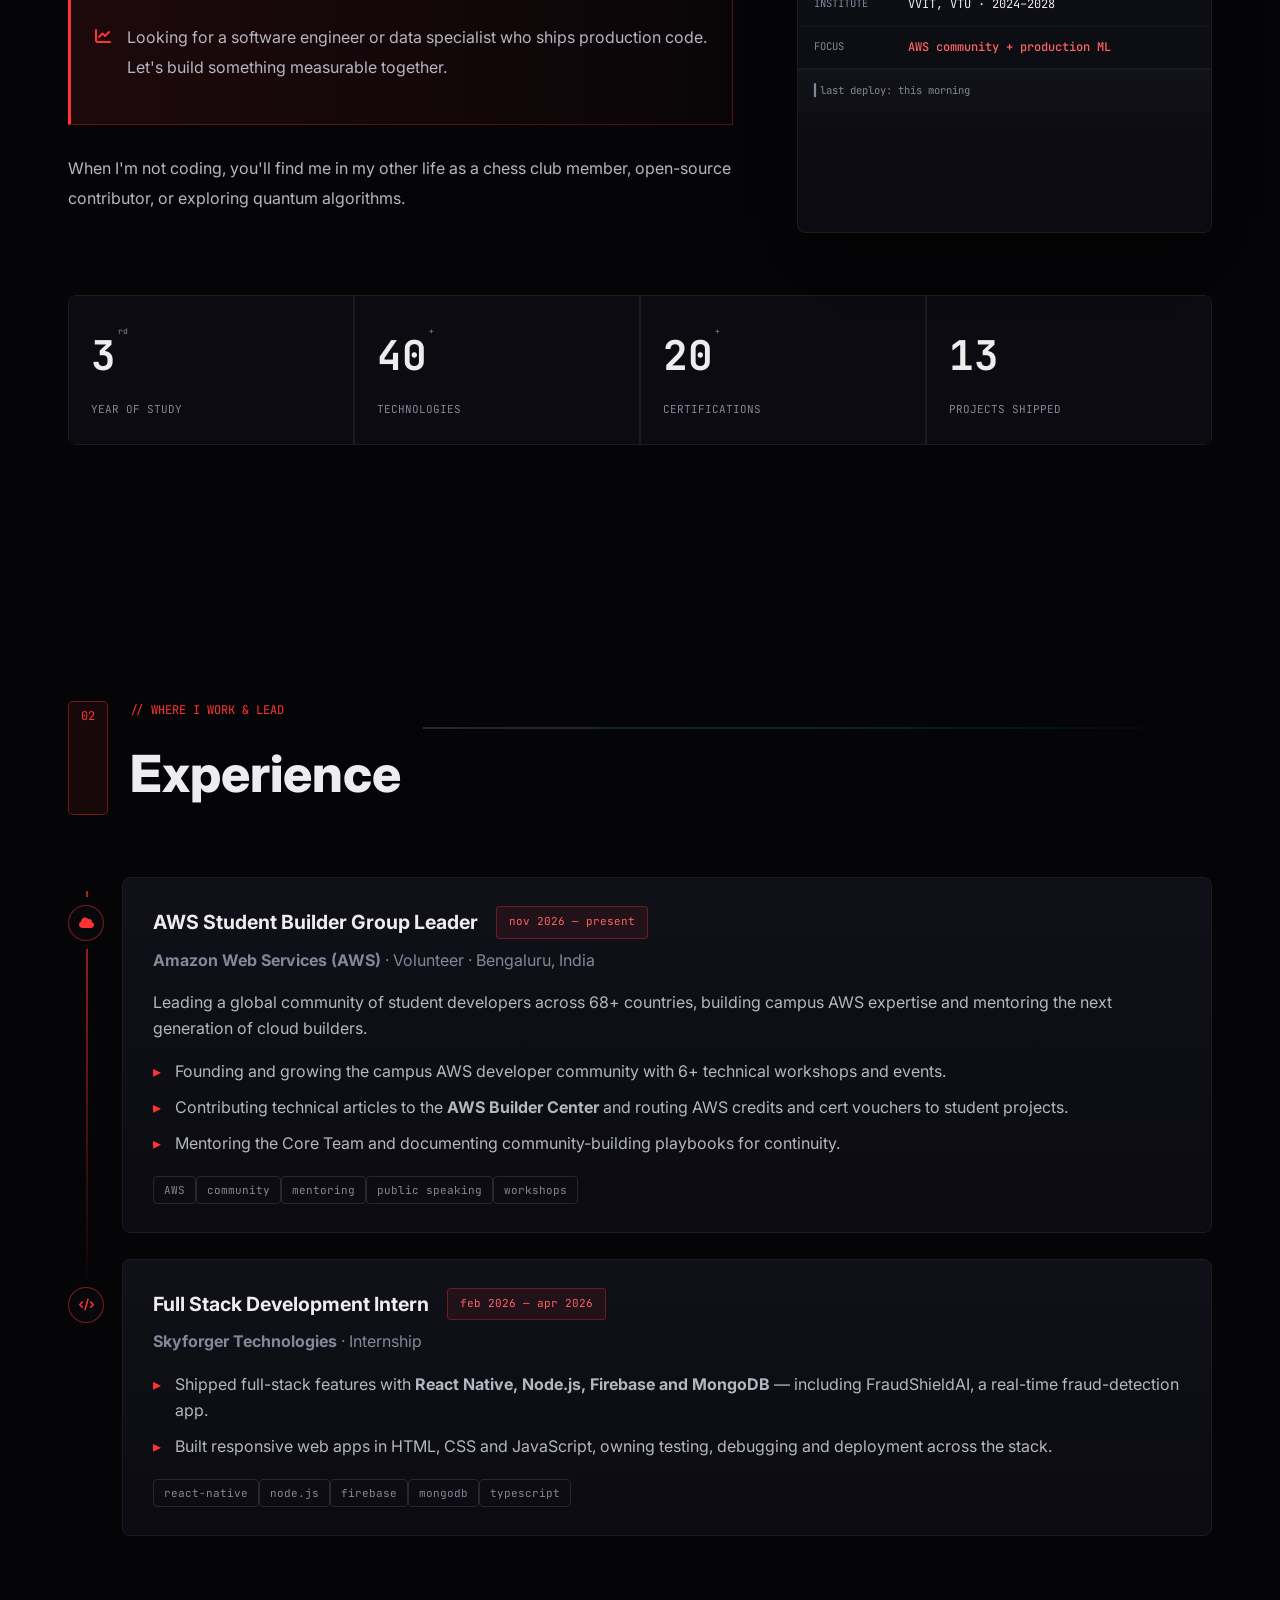
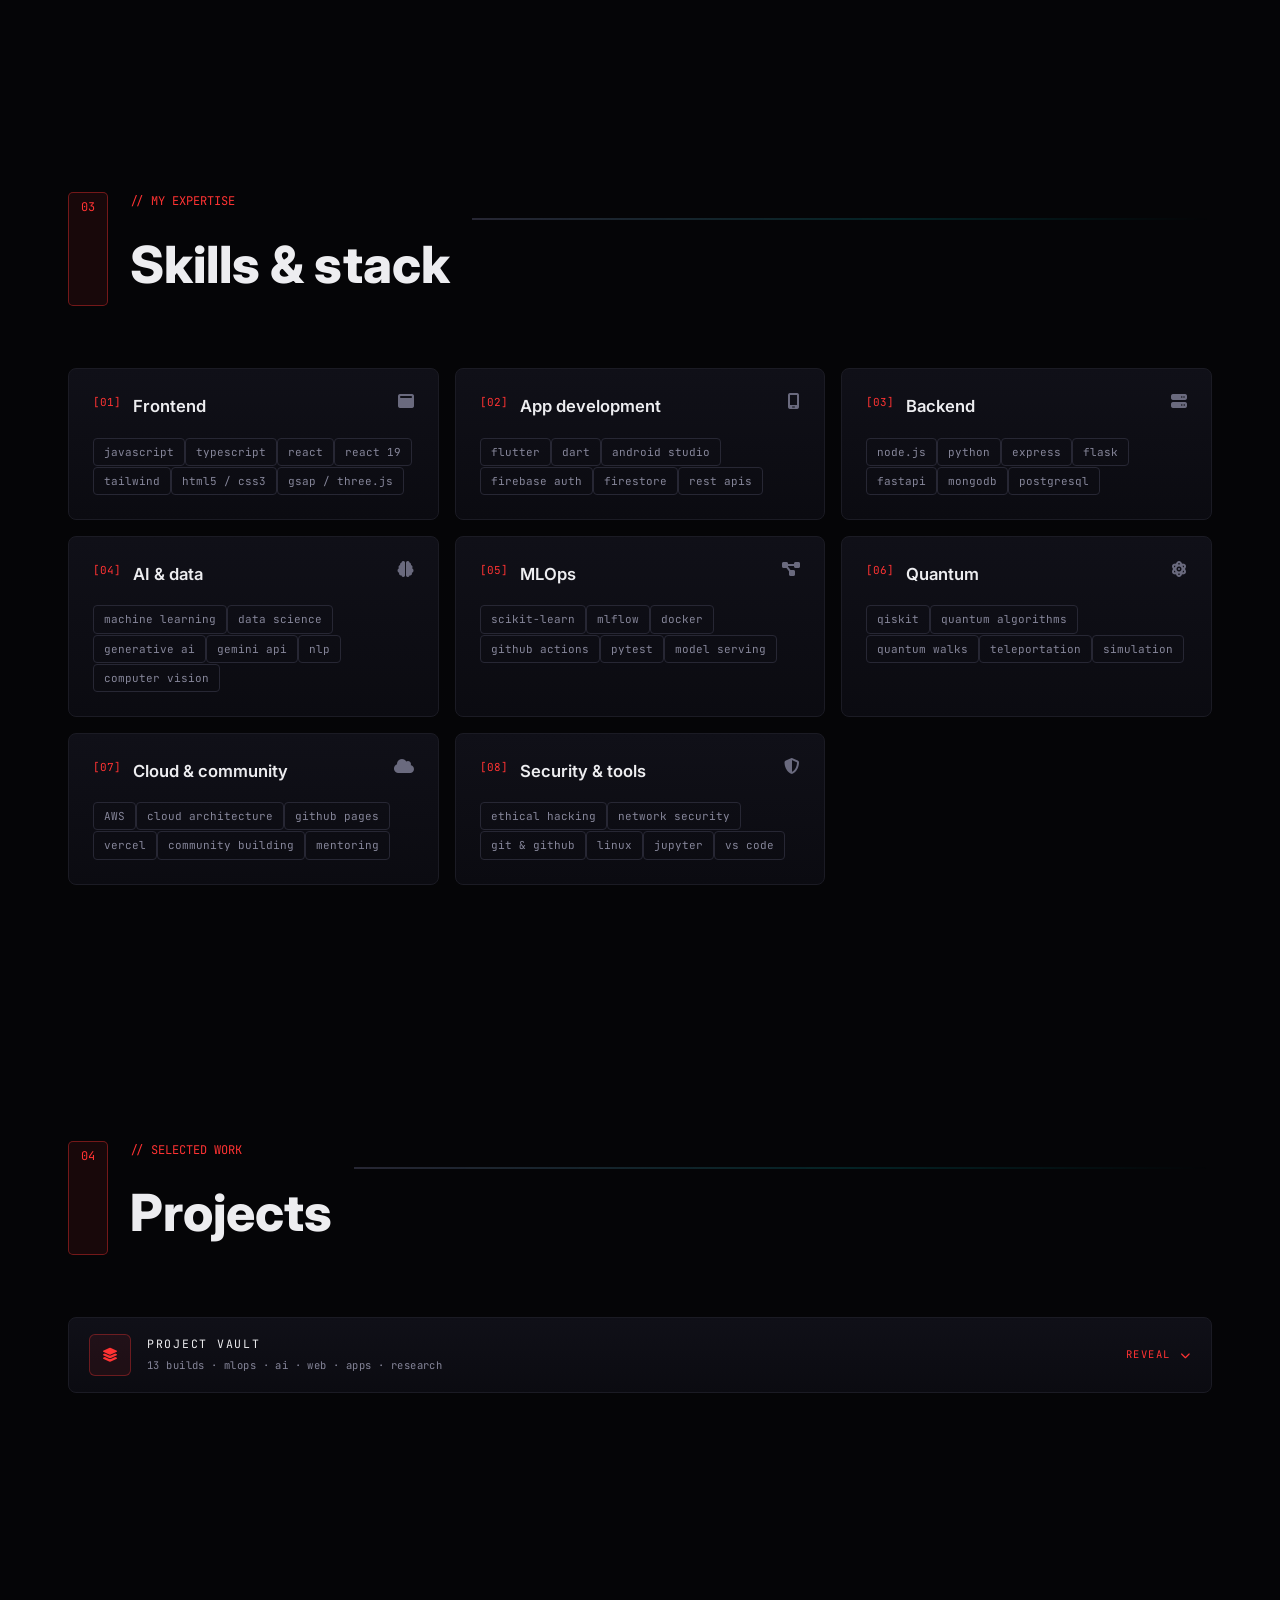
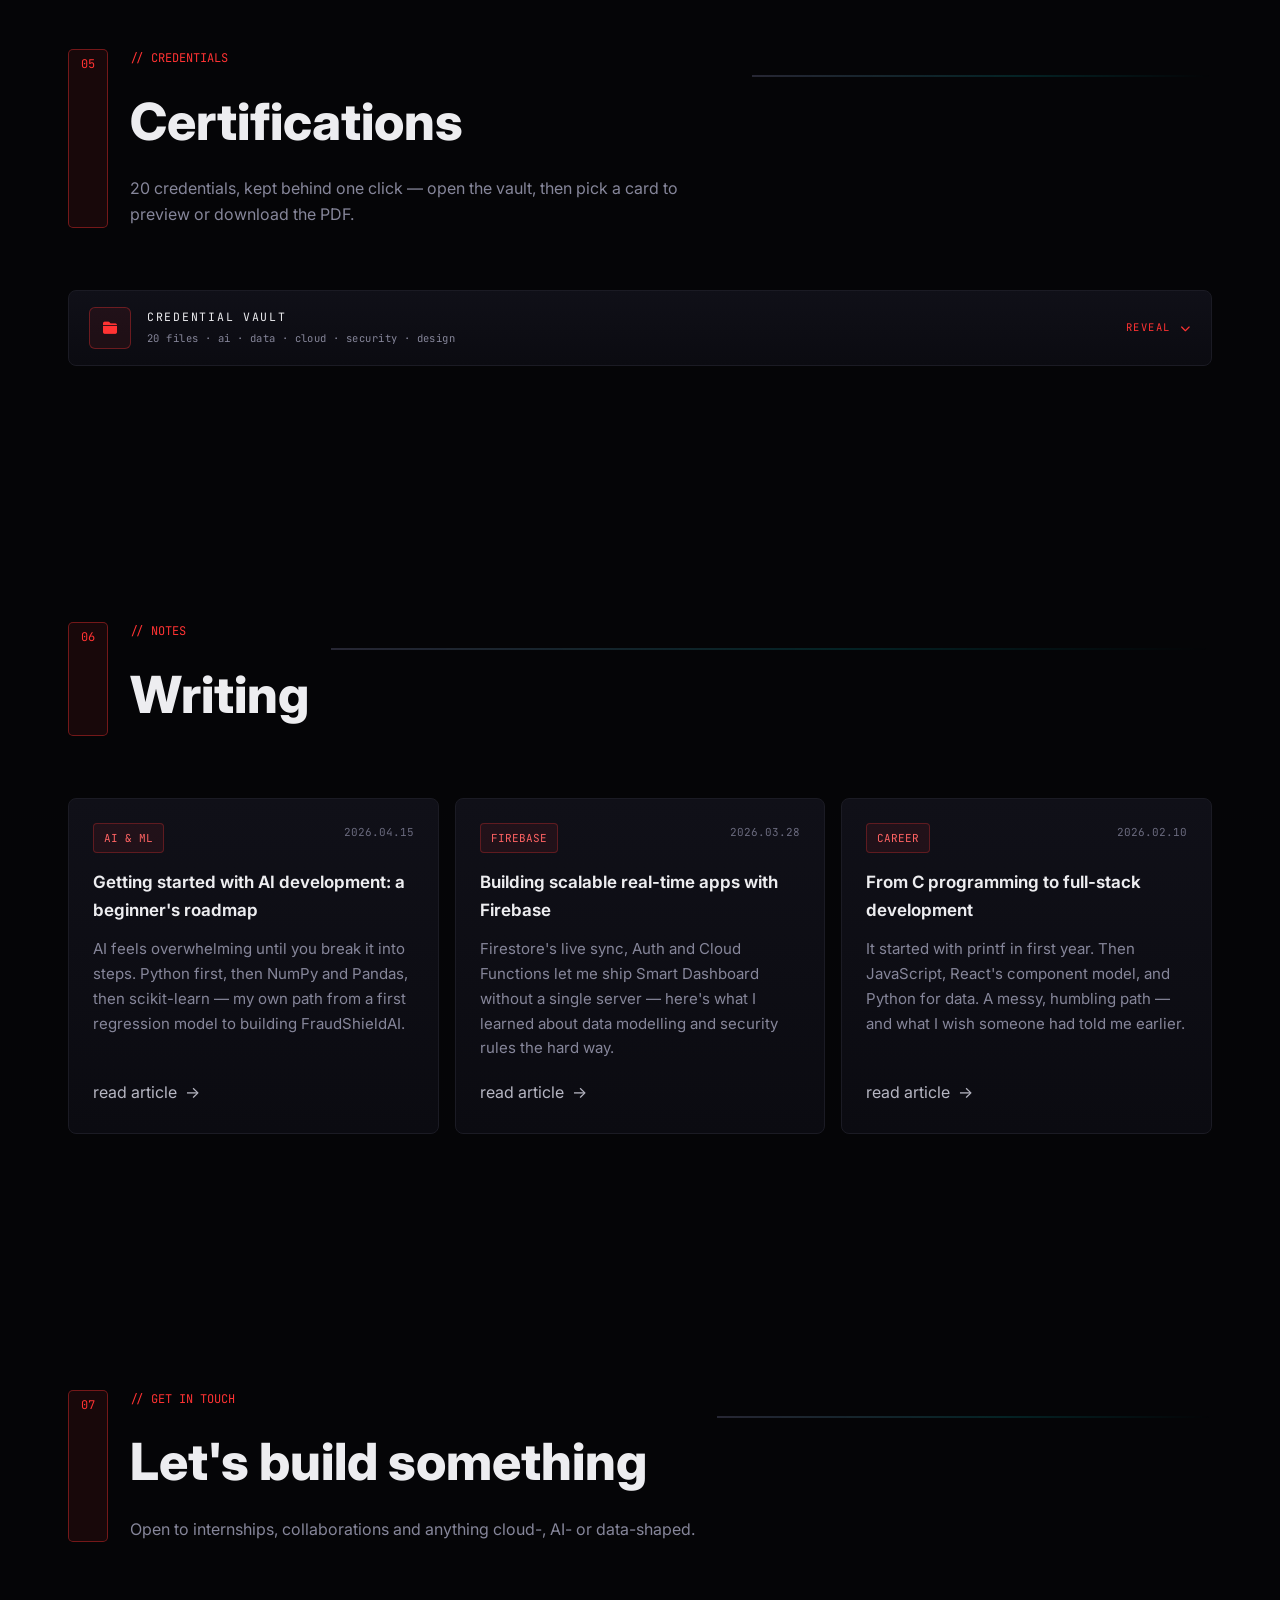
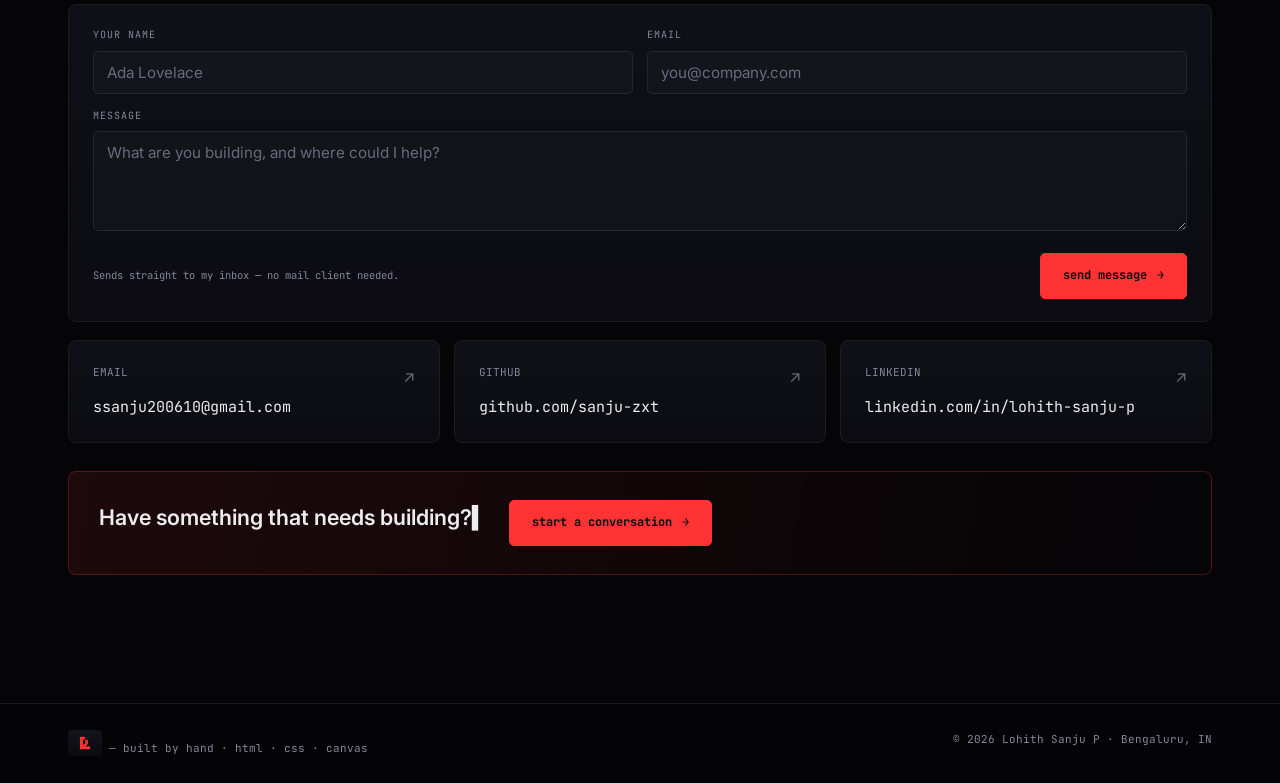
==== commit accb7951: "Fix white boxes in dark mode + kill the white flash The light-theme block shipped with three unprefi" ====
--- a/index.html
+++ b/index.html
@@ -1,8 +1,9 @@
 <!DOCTYPE html>
-<html lang="en">
+<html lang="en" style="background:#050507">
 <head>
   <meta charset="UTF-8">
   <meta name="viewport" content="width=device-width, initial-scale=1.0">
+  <meta name="color-scheme" content="dark light">
   <title>Lohith Sanju P — Full-Stack / AI / Data Engineer</title>
   <meta name="description" content="Full-stack developer and AI engineer. AWS Student Builder Group Leader. Building MLOps pipelines with real impact, AI systems with judgment, and production web apps with tests.">
   <meta name="theme-color" content="#050507">
--- a/site.css
+++ b/site.css
@@ -31,7 +31,8 @@
 
 /* Reset & globals */
 *,*::before,*::after{ margin:0; padding:0; box-sizing:border-box; }
-html{ scroll-behavior:smooth; -webkit-text-size-adjust:100%; }
+html{ scroll-behavior:smooth; -webkit-text-size-adjust:100%; background:#050507; color-scheme:dark; }
+[data-theme="light"]{ background:#f4f4f7 !important; color-scheme:light; }
 body{
   font-family:var(--sans);
   background:var(--bg);
@@ -582,6 +583,22 @@
 .cf-field input:focus,.cf-field textarea:focus{ outline:none; border-color:var(--red); background:rgba(255,51,51,.04); }
 .cf-field input::placeholder,.cf-field textarea::placeholder{ color:var(--faint); }
 .cf-hp{ position:absolute; left:-9999px; width:1px; height:1px; opacity:0; pointer-events:none; }
+.cf-field input:-webkit-autofill,
+.cf-field input:-webkit-autofill:hover,
+.cf-field input:-webkit-autofill:focus,
+.cf-field textarea:-webkit-autofill{
+  -webkit-text-fill-color:var(--ink);
+  -webkit-box-shadow:0 0 0 1000px #0d0d14 inset;
+  box-shadow:0 0 0 1000px #0d0d14 inset;
+  transition:background-color 9999s ease-out 0s;
+}
+[data-theme="light"] .cf-field input:-webkit-autofill,
+[data-theme="light"] .cf-field input:-webkit-autofill:hover,
+[data-theme="light"] .cf-field input:-webkit-autofill:focus{
+  -webkit-text-fill-color:var(--ink);
+  -webkit-box-shadow:0 0 0 1000px #ffffff inset;
+  box-shadow:0 0 0 1000px #ffffff inset;
+}
 .cf-foot{ display:flex; align-items:center; justify-content:space-between; gap:14px; flex-wrap:wrap; }
 .cf-note{ font-family:var(--mono); font-size:10.5px; color:var(--muted); }
 .cf-note.is-ok{ color:var(--ok); }
@@ -649,10 +666,10 @@
 [data-theme="light"] .terminal{ background:linear-gradient(180deg,#fff,#f7f7fb); }
 [data-theme="light"] .t-ln{ color:#a3a3b2; }
 [data-theme="light"] .t-pipe{ color:#9a9aab; }
-[data-theme="light"] .about-panel,.about-panel .panel-foot{ background:linear-gradient(180deg,#fff,#f8f8fc); }
+[data-theme="light"] .about-panel,[data-theme="light"] .about-panel .panel-foot{ background:linear-gradient(180deg,#fff,#f8f8fc); }
 [data-theme="light"] .exp-node{ box-shadow:0 0 0 8px var(--bg); }
-[data-theme="light"] .project,.project::before{ background-image:none; }
-[data-theme="light"] .project,.skill-card,.post,.contact,.cert,.vault,.gh-strip,.contact-form{ background:linear-gradient(180deg,#fff,#f8f8fc); }
+[data-theme="light"] .project,[data-theme="light"] .project::before{ background-image:none; }
+[data-theme="light"] .project,[data-theme="light"] .skill-card,[data-theme="light"] .post,[data-theme="light"] .contact,[data-theme="light"] .cert,[data-theme="light"] .vault,[data-theme="light"] .gh-strip,[data-theme="light"] .contact-form{ background:linear-gradient(180deg,#fff,#f8f8fc); }
 [data-theme="light"] .project::before{ background:radial-gradient(460px circle at var(--mx,50%) var(--my,0%), rgba(207,27,38,.08), transparent 65%); }
 [data-theme="light"] .cert{ background:linear-gradient(180deg,#fff,#f8f8fc); }
 [data-theme="light"] .hud{ background:rgba(255,255,255,.93); }
@@ -720,3 +737,10 @@
 @media (max-width:560px){
   .projects-clip .certs-note{ font-size:10px; }
 }
+
+/* ---------- polish: lift de-emphasised type to a readable level ---------- */
+.tags li{ color:var(--muted); }
+.project-idx{ color:var(--muted); }
+.nav-link span{ color:var(--muted); }
+[data-theme="light"] .portrait-rec{ color:#7d1420; }
+[data-theme="light"] .t-ln,[data-theme="light"] .t-pipe{ color:#8d8d9c; }
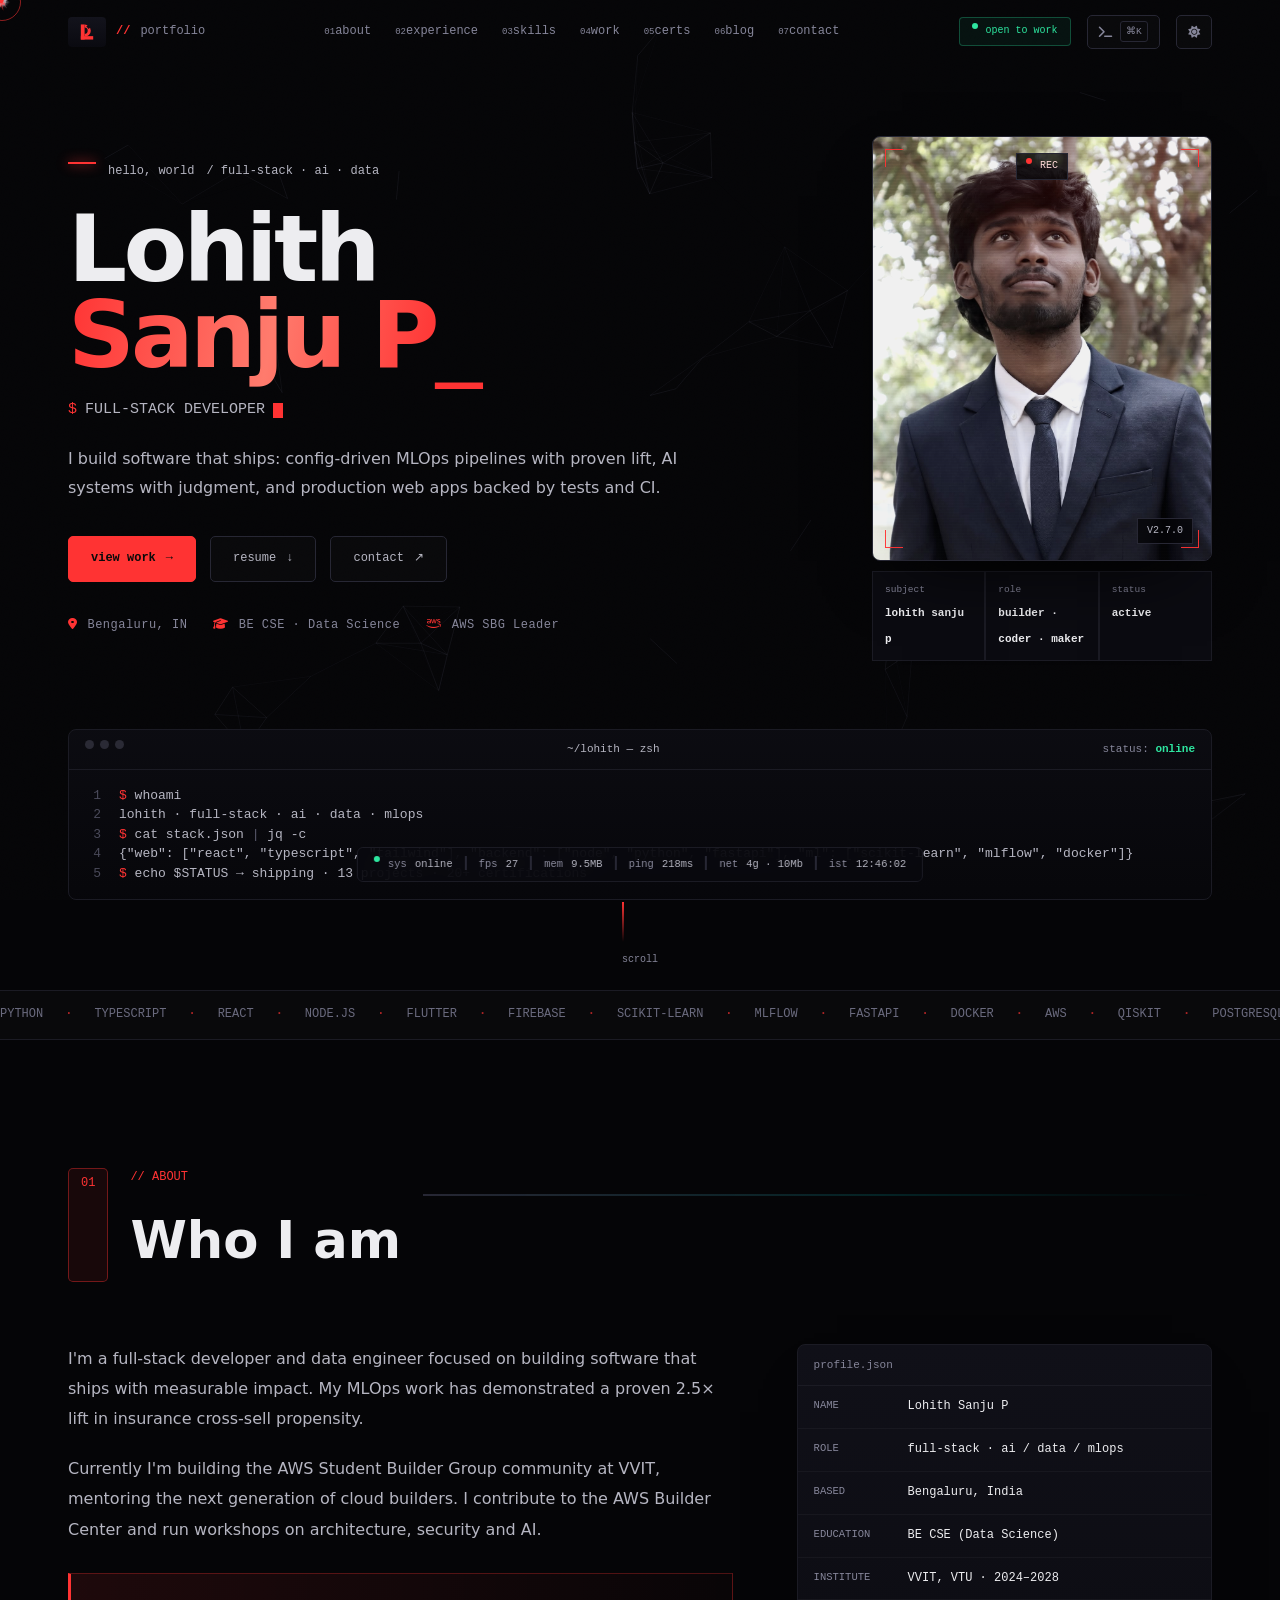
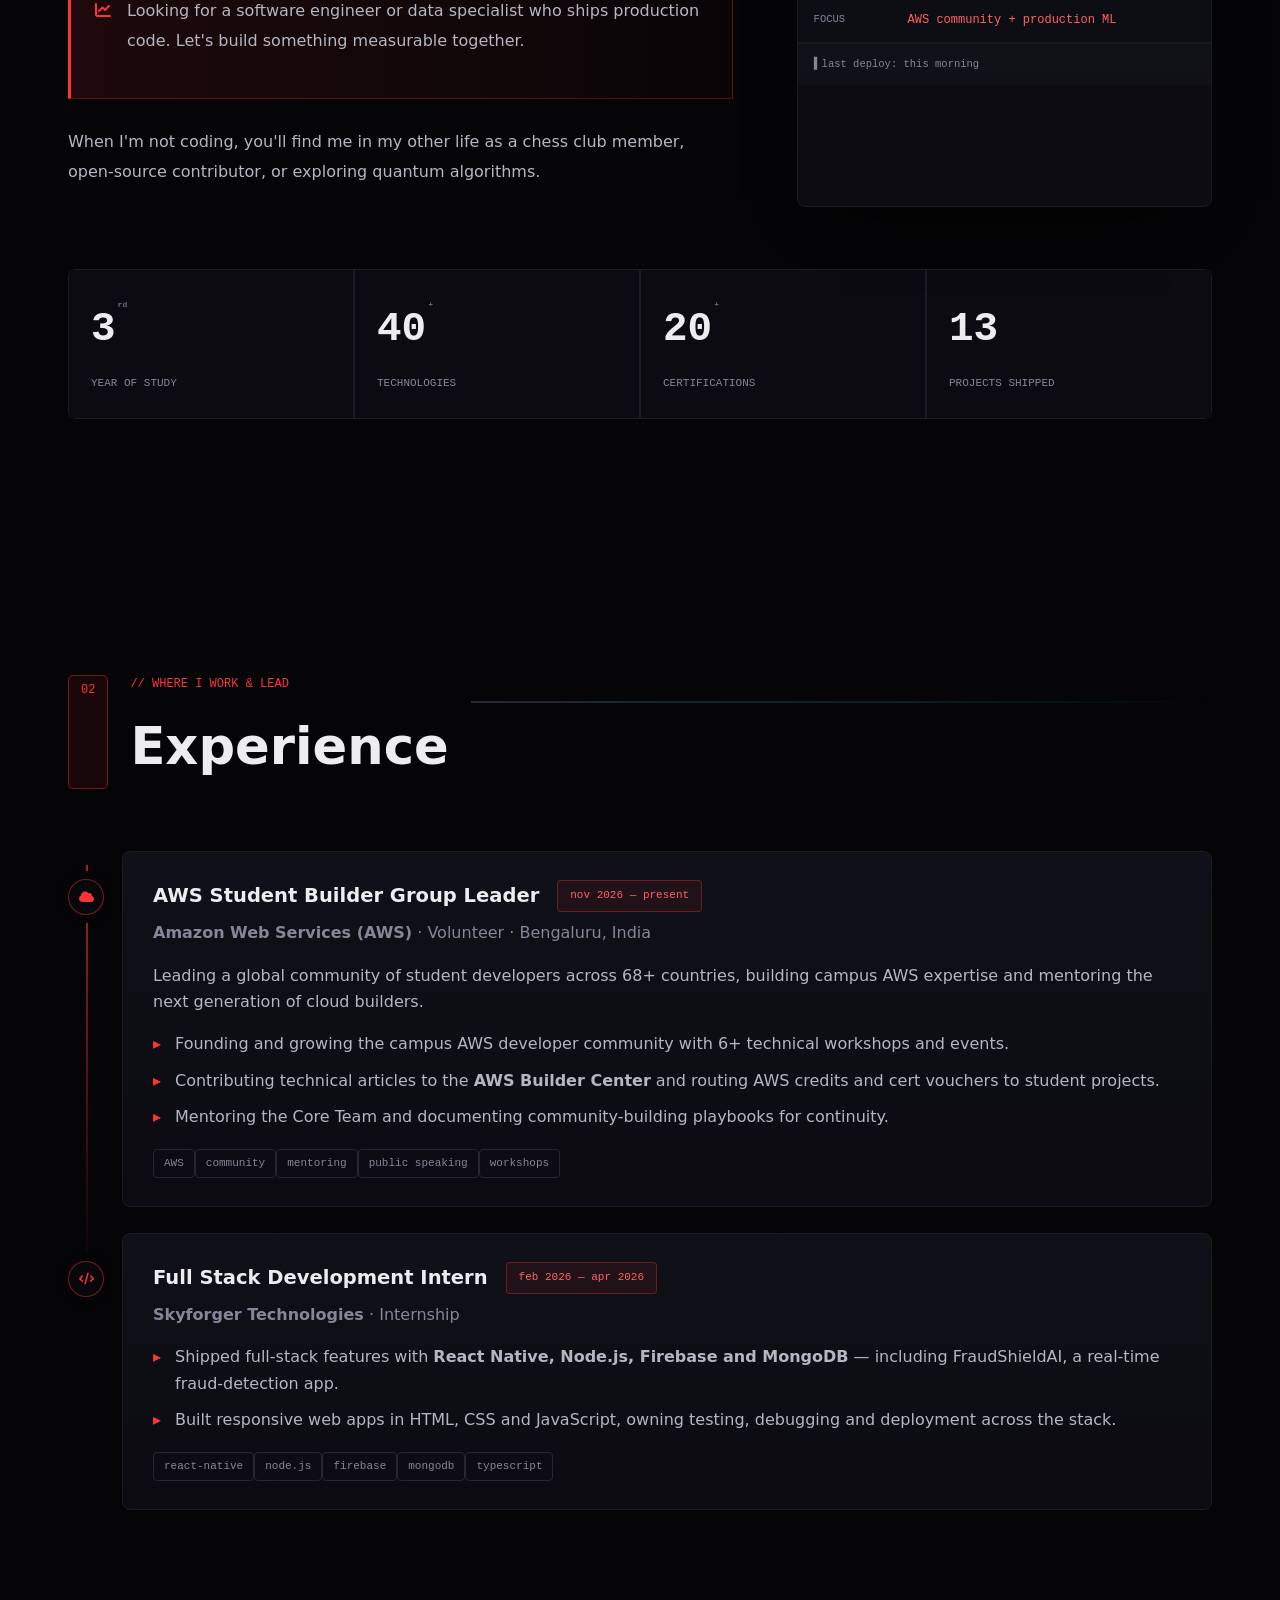
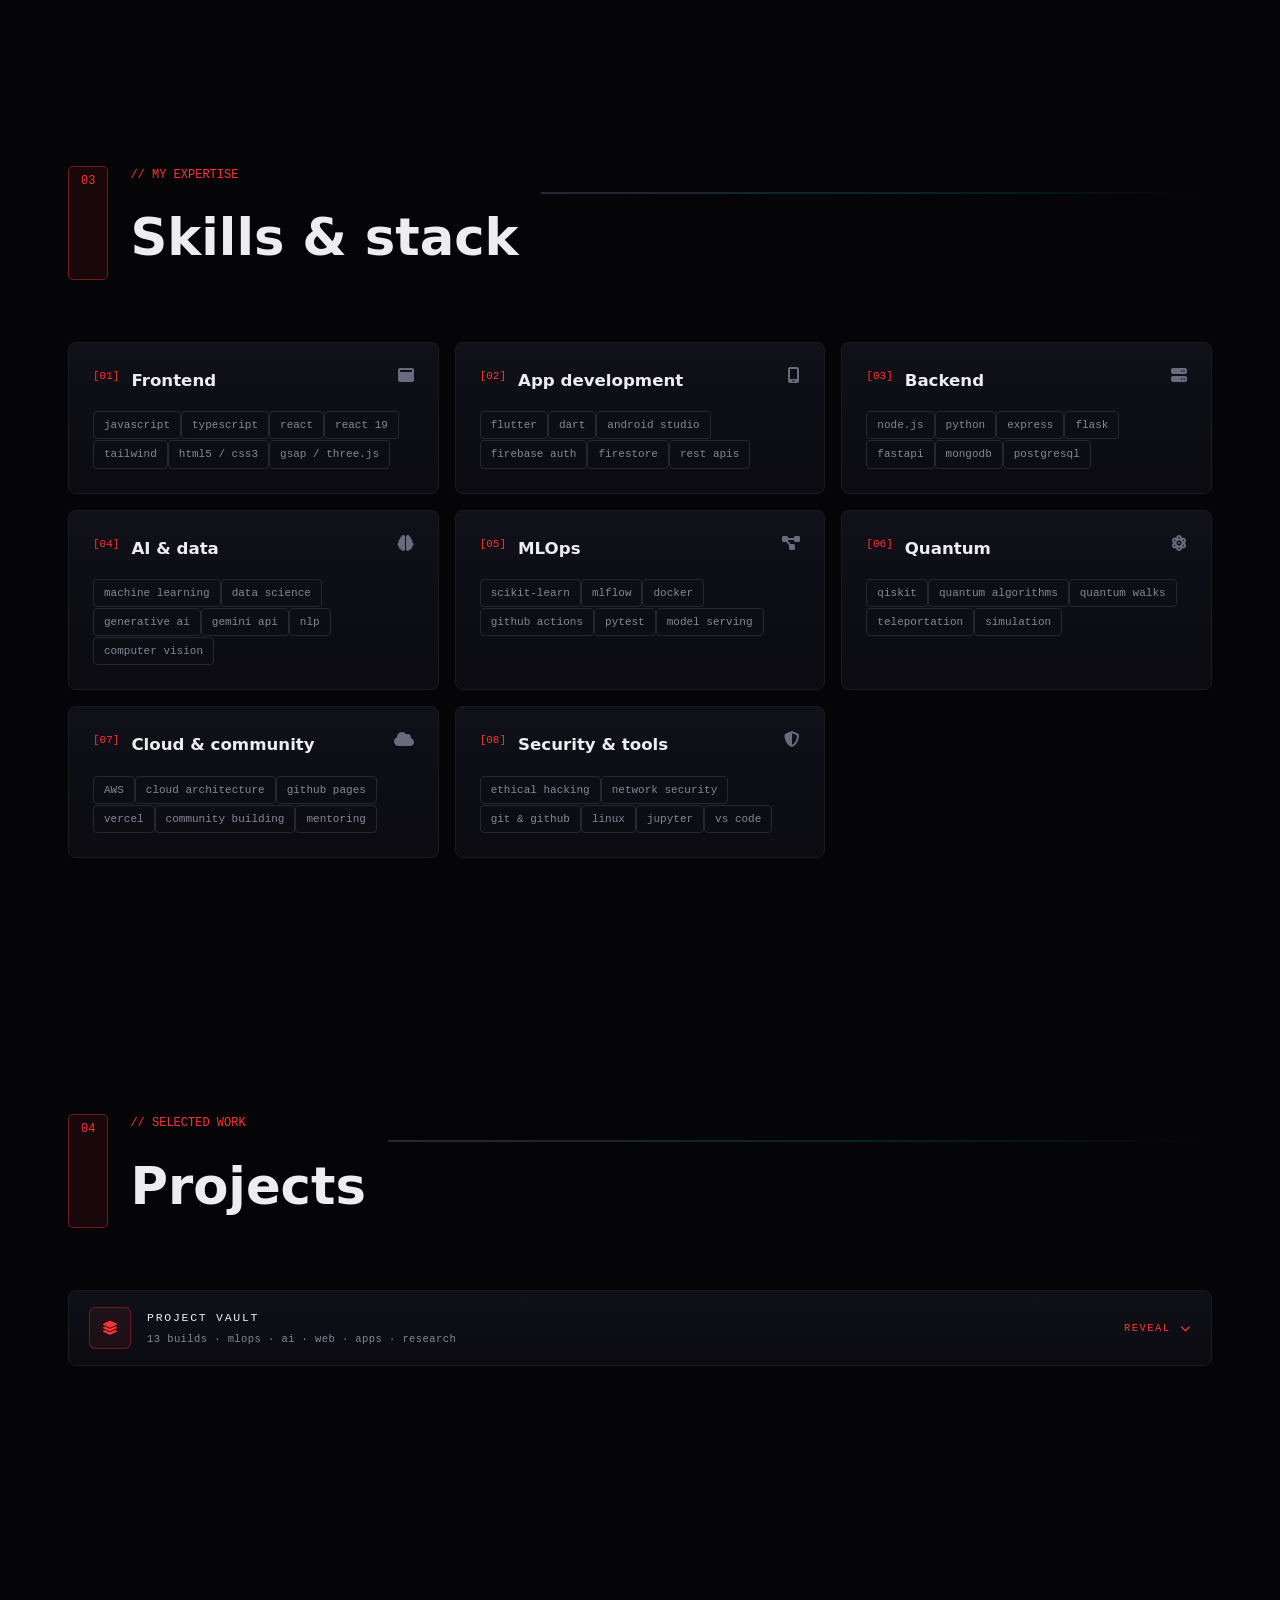
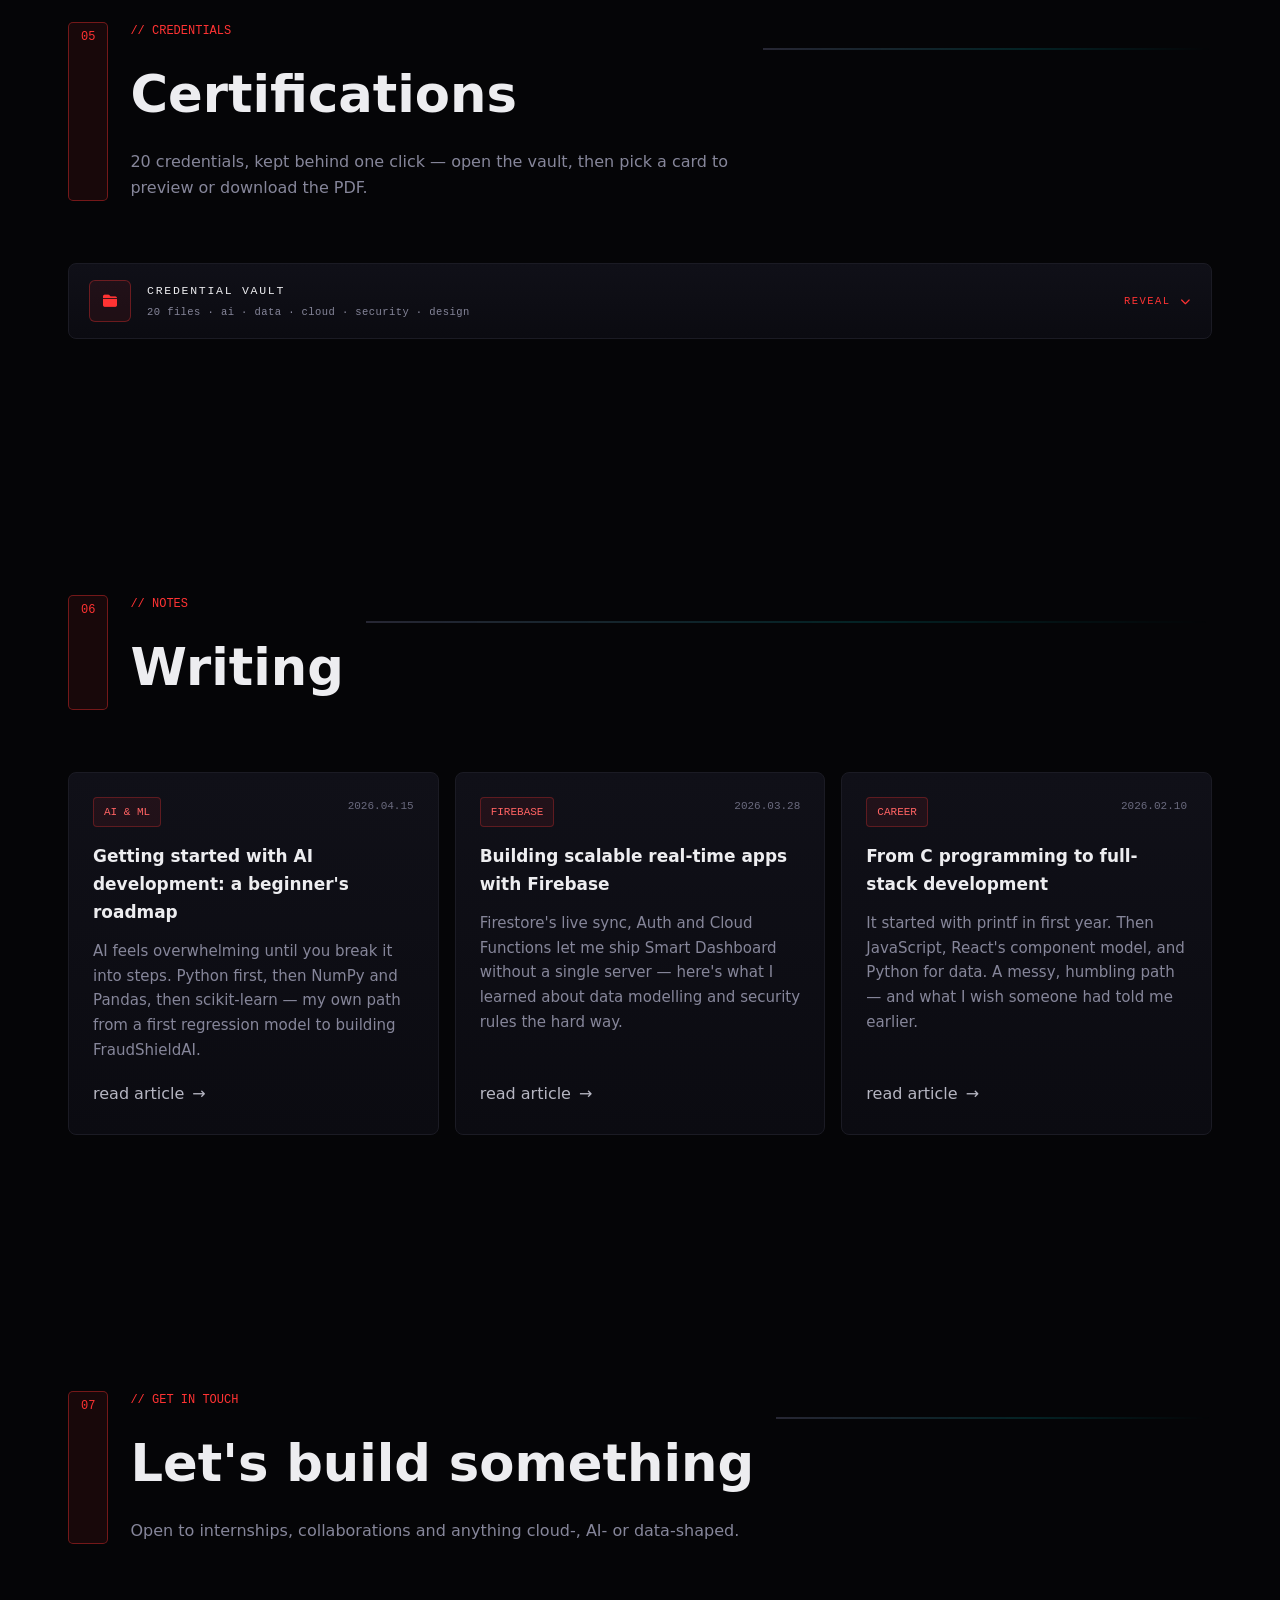
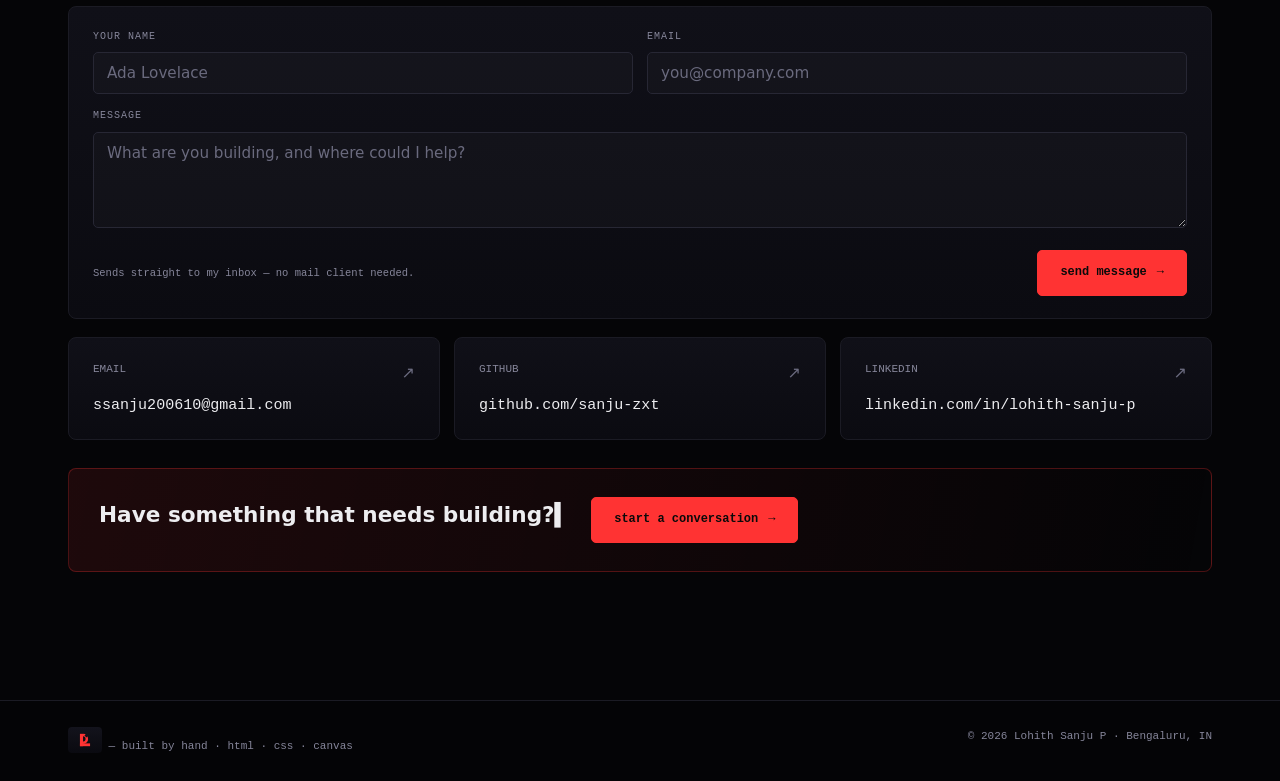
==== commit c4de85b6: "fix: CSP, canonical, og-card, noscript, project reveal removal, vault visibility" ====
--- a/index.html
+++ b/index.html
@@ -1,923 +1,938 @@
-<!DOCTYPE html>
-<html lang="en" style="background:#050507">
-<head>
-  <meta charset="UTF-8">
-  <meta name="viewport" content="width=device-width, initial-scale=1.0">
-  <meta name="color-scheme" content="dark light">
-  <title>Lohith Sanju P — Full-Stack / AI / Data Engineer</title>
-  <meta name="description" content="Full-stack developer and AI engineer. AWS Student Builder Group Leader. Building MLOps pipelines with real impact, AI systems with judgment, and production web apps with tests.">
-  <meta name="theme-color" content="#050507">
-  <meta name="author" content="Lohith Sanju P">
-  <link rel="canonical" href="https://sanju-zxt.github.io/portfolio/">
-
-  <!-- Open Graph / Twitter -->
-  <meta property="og:title" content="Lohith Sanju P — Full-Stack / AI / Data Engineer">
-  <meta property="og:description" content="AWS Student Builder Group Leader · MLOps pipelines, AI systems and production web apps. 13 projects, 20 certifications.">
-  <meta property="og:type" content="website">
-  <meta property="og:image" content="assets/profile-wide.jpg">
-  <meta property="og:url" content="https://sanju-zxt.github.io/portfolio/">
-  <meta name="twitter:card" content="summary_large_image">
-  <meta name="twitter:title" content="Lohith Sanju P — Portfolio">
-  <meta name="twitter:description" content="Full-stack developer building AI systems and MLOps pipelines.">
-
-  <!-- Favicon / PWA -->
-  <link rel="icon" href="assets/favicon.svg" type="image/svg+xml">
-  <link rel="apple-touch-icon" href="assets/apple-touch-icon.png">
-  <link rel="manifest" href="manifest.webmanifest">
-
-  <!-- Theme applied before paint so there is no light/dark flash -->
-  <script>
-    (function () {
-      try {
-        var t = localStorage.getItem('lsp-theme');
-        document.documentElement.setAttribute('data-theme', t === 'light' ? 'light' : 'dark');
-      } catch (e) { document.documentElement.setAttribute('data-theme', 'dark'); }
-    })();
-  </script>
-
-  <!-- Fonts -->
-  <link rel="preconnect" href="https://fonts.googleapis.com">
-  <link rel="preconnect" href="https://fonts.gstatic.com" crossorigin>
-  <link rel="preconnect" href="https://cdnjs.cloudflare.com" crossorigin>
-  <link rel="preload" as="image" href="assets/profile-portrait.jpg" fetchpriority="high">
-  <link href="https://fonts.googleapis.com/css2?family=Inter:wght@400;500;600;700;800&family=JetBrains+Mono:wght@400;500;700&display=swap" rel="stylesheet">
-  <link rel="stylesheet" href="https://cdnjs.cloudflare.com/ajax/libs/font-awesome/6.5.1/css/all.min.css" media="print" onload="this.media='all';this.onload=null">
-  <noscript><link rel="stylesheet" href="https://cdnjs.cloudflare.com/ajax/libs/font-awesome/6.5.1/css/all.min.css"></noscript>
-  <link rel="stylesheet" href="site.css">
-
-  <!-- JSON-LD Structured Data -->
-  <script type="application/ld+json">
-  {
-    "@context": "https://schema.org",
-    "@type": "Person",
-    "name": "Lohith Sanju P",
-    "jobTitle": "Full Stack Developer / AI Developer / Data Engineer",
-    "url": "https://sanju-zxt.github.io/portfolio/",
-    "sameAs": [
-      "https://github.com/sanju-zxt",
-      "https://www.linkedin.com/in/lohith-sanju-p"
-    ],
-    "alumniOf": { "@type": "CollegeOrUniversity", "name": "Vijaya Vittala Institute of Technology" },
-    "worksFor": { "@type": "Organization", "name": "AWS Student Builder Group" },
-    "address": { "@type": "PostalAddress", "addressLocality": "Bengaluru", "addressCountry": "IN" }
-  }
-  </script>
-</head>
-<body>
-
-  <a class="skip-link" href="#main">skip to content</a>
-
-  <!-- Ambient background layers -->
-  <div class="grain" aria-hidden="true"></div>
-  <canvas id="fx" aria-hidden="true"></canvas>
-
-  <!-- Custom cursor -->
-  <div class="cursor-dot" aria-hidden="true"></div>
-  <div class="cursor-ring" aria-hidden="true"></div>
-
-  <!-- Scroll progress -->
-  <div class="scroll-progress" aria-hidden="true"><i id="progressBar"></i></div>
-
-  <!-- ══════════ NAV ══════════ -->
-  <header class="nav" id="nav">
-    <div class="nav-inner">
-      <a class="brand" href="#home" aria-label="Lohith Sanju P — home">
-        <span class="brand-mark"><img src="assets/logo.svg" alt="" width="22" height="22"></span><span class="brand-sep">//</span><span class="brand-sub">portfolio</span>
-      </a>
-
-      <nav class="nav-links" id="navLinks" aria-label="Sections">
-        <a href="#about" class="nav-link"><span>01</span>about</a>
-        <a href="#experience" class="nav-link"><span>02</span>experience</a>
-        <a href="#skills" class="nav-link"><span>03</span>skills</a>
-        <a href="#work" class="nav-link"><span>04</span>work</a>
-        <a href="#certs" class="nav-link"><span>05</span>certs</a>
-        <a href="#blog" class="nav-link"><span>06</span>blog</a>
-        <a href="#contact" class="nav-link"><span>07</span>contact</a>
-      </nav>
-
-      <div class="nav-right">
-        <span class="chip-live" title="Open to internships and full-time roles"><i></i>open to work</span>
-        <button class="icon-btn" id="paletteBtn" type="button" aria-label="Open command palette" title="Command palette">
-          <i class="fas fa-terminal" aria-hidden="true"></i><kbd>⌘K</kbd>
-        </button>
-        <button class="icon-btn" id="themeToggle" type="button" aria-label="Switch to light theme" aria-pressed="false" title="Light theme">
-          <i class="fas fa-sun" aria-hidden="true"></i>
-        </button>
-        <button class="nav-toggle" id="navToggle" aria-label="Toggle menu" aria-expanded="false" aria-controls="navLinks">
-          <span></span><span></span>
-        </button>
-      </div>
-    </div>
-    <div class="nav-scrim" id="navScrim" hidden></div>
-  </header>
-
-  <main id="main">
-
-    <!-- ══════════ HERO ══════════ -->
-    <section id="home" class="hero">
-      <div class="hero-grid">
-        <div class="hero-copy">
-          <div class="kicker reveal"><span class="kicker-bar"></span><span>hello, world</span><span class="dim">/ full-stack · ai · data</span></div>
-
-          <h1 class="hero-name reveal">Lohith<br><span class="hero-name-accent">Sanju P</span><span class="hero-name-mark">_</span></h1>
-
-          <p class="hero-role reveal"><span class="prompt">$</span> <span id="typeRole">full-stack developer</span><span class="caret" aria-hidden="true"></span></p>
-
-          <p class="hero-desc reveal">
-            I build software that ships: config-driven MLOps pipelines with proven lift, AI systems with judgment, and production web apps backed by tests and CI.
-          </p>
-
-          <div class="hero-cta reveal">
-            <a class="btn btn-primary" href="#work">view work <span aria-hidden="true">→</span></a>
-            <a class="btn btn-ghost" href="assets/resume.pdf" target="_blank" rel="noopener">resume <span aria-hidden="true">↓</span></a>
-            <a class="btn btn-ghost" href="#contact">contact <span aria-hidden="true">↗</span></a>
-          </div>
-
-          <ul class="hero-meta reveal">
-            <li><span class="mi"><i class="fas fa-location-dot"></i></span>Bengaluru, IN</li>
-            <li><span class="mi"><i class="fas fa-graduation-cap"></i></span>BE CSE · Data Science</li>
-            <li><span class="mi"><i class="fab fa-aws"></i></span>AWS SBG Leader</li>
-          </ul>
-        </div>
-
-        <aside class="hero-side reveal">
-          <figure class="portrait" id="portrait">
-            <div class="portrait-frame">
-              <img src="assets/profile-portrait.jpg"
-                   alt="Portrait of Lohith Sanju P"
-                   width="1066" height="1333"
-                   fetchpriority="high"
-                   loading="eager">
-              <div class="portrait-tint" aria-hidden="true"></div>
-              <div class="portrait-scan" aria-hidden="true"></div>
-              <span class="corner tl" aria-hidden="true"></span>
-              <span class="corner tr" aria-hidden="true"></span>
-              <span class="corner bl" aria-hidden="true"></span>
-              <span class="corner br" aria-hidden="true"></span>
-              <span class="portrait-rec"><i></i>rec</span>
-              <span class="portrait-ver">v2.7.0</span>
-            </div>
-            <figcaption class="portrait-meta">
-              <div><span>subject</span><b>lohith sanju p</b></div>
-              <div><span>role</span><b>builder · coder · maker</b></div>
-              <div><span>status</span><b class="ok">active</b></div>
-            </figcaption>
-          </figure>
-        </aside>
-      </div>
-
-      <!-- Terminal block -->
-      <div class="terminal reveal" aria-hidden="true">
-        <div class="terminal-bar">
-          <span class="t-dots"><i></i><i></i><i></i></span>
-          <span class="t-title">~/lohith — zsh</span>
-          <span class="t-badge">status: <b>online</b></span>
-        </div>
-        <div class="terminal-body">
-          <div class="t-line"><span class="t-ln">1</span><span class="t-code"><span class="t-p">$</span> whoami</span></div>
-          <div class="t-line"><span class="t-ln">2</span><span class="t-code">lohith · full-stack · ai · data · mlops</span></div>
-          <div class="t-line"><span class="t-ln">3</span><span class="t-code"><span class="t-p">$</span> cat stack.json <span class="t-pipe">|</span> jq -c</span></div>
-          <div class="t-line"><span class="t-ln">4</span><span class="t-code">{<span class="t-k">"web"</span>: [<span class="t-s">"react"</span>, <span class="t-s">"typescript"</span>, <span class="t-s">"tailwind"</span>], <span class="t-k">"backend"</span>: [<span class="t-s">"node"</span>, <span class="t-s">"python"</span>, <span class="t-s">"fastapi"</span>], <span class="t-k">"ml"</span>: [<span class="t-s">"scikit-learn"</span>, <span class="t-s">"mlflow"</span>, <span class="t-s">"docker"</span>]}</span></div>
-          <div class="t-line"><span class="t-ln">5</span><span class="t-code"><span class="t-p">$</span> echo $STATUS <span class="t-arrow">→</span> <span class="t-ok">shipping · 13 projects · 20+ certifications</span></span></div>
-        </div>
-      </div>
-
-      <a class="scroll-cue" href="#about" aria-label="Scroll to about"><span></span>scroll</a>
-    </section>
-
-    <!-- ══════════ TICKER ══════════ -->
-    <div class="ticker" aria-hidden="true">
-      <div class="ticker-track">
-        <span>python</span><b>·</b><span>typescript</span><b>·</b><span>react</span><b>·</b><span>node.js</span><b>·</b><span>flutter</span><b>·</b><span>firebase</span><b>·</b><span>scikit-learn</span><b>·</b><span>mlflow</span><b>·</b><span>fastapi</span><b>·</b><span>docker</span><b>·</b><span>aws</span><b>·</b><span>qiskit</span><b>·</b><span>postgresql</span><b>·</b><span>tailwind</span><b>·</b>
-        <span>python</span><b>·</b><span>typescript</span><b>·</b><span>react</span><b>·</b><span>node.js</span><b>·</b><span>flutter</span><b>·</b><span>firebase</span><b>·</b><span>scikit-learn</span><b>·</b><span>mlflow</span><b>·</b><span>fastapi</span><b>·</b><span>docker</span><b>·</b><span>aws</span><b>·</b><span>qiskit</span><b>·</b><span>postgresql</span><b>·</b><span>tailwind</span><b>·</b>
-      </div>
-    </div>
-
-    <!-- ══════════ ABOUT ══════════ -->
-    <section id="about" class="section">
-      <header class="section-head">
-        <span class="section-idx">01</span>
-        <div>
-          <p class="section-tag">// about</p>
-          <h2 class="section-title">Who I am</h2>
-        </div>
-        <span class="section-rule"></span>
-      </header>
-
-      <div class="about-grid">
-        <div class="about-text reveal">
-          <p>I'm a full-stack developer and data engineer focused on building software that ships with measurable impact. My MLOps work has demonstrated a proven 2.5× lift in insurance cross-sell propensity.</p>
-          <p>Currently I'm building the AWS Student Builder Group community at VVIT, mentoring the next generation of cloud builders. I contribute to the AWS Builder Center and run workshops on architecture, security and AI.</p>
-
-          <div class="callout reveal">
-            <i class="fas fa-chart-line" aria-hidden="true"></i>
-            <p>Looking for a software engineer or data specialist who ships production code. Let's build something measurable together.</p>
-          </div>
-
-          <p>When I'm not coding, you'll find me in my other life as a chess club member, open-source contributor, or exploring quantum algorithms.</p>
-        </div>
-
-        <aside class="about-panel reveal">
-          <div class="panel-head"><span>profile.json</span><span class="panel-dots"><i></i><i></i><i></i></span></div>
-          <dl class="kv">
-            <div><dt>name</dt><dd>Lohith Sanju P</dd></div>
-            <div><dt>role</dt><dd>full-stack · ai / data / mlops</dd></div>
-            <div><dt>based</dt><dd>Bengaluru, India</dd></div>
-            <div><dt>education</dt><dd>BE CSE (Data Science)</dd></div>
-            <div><dt>institute</dt><dd>VVIT, VTU · 2024–2028</dd></div>
-            <div class="kv-accent"><dt>focus</dt><dd>AWS community + production ML</dd></div>
-          </dl>
-          <div class="panel-foot"><span class="blink">▍</span>last deploy: this morning</div>
-        </aside>
-      </div>
-
-      <div class="stats">
-        <div class="stat reveal"><div class="stat-num"><span data-count="3">0</span><sup>rd</sup></div><div class="stat-lbl">year of study</div></div>
-        <div class="stat reveal"><div class="stat-num"><span data-count="40">0</span><sup>+</sup></div><div class="stat-lbl">technologies</div></div>
-        <div class="stat reveal"><div class="stat-num"><span data-count="20">0</span><sup>+</sup></div><div class="stat-lbl">certifications</div></div>
-        <div class="stat reveal"><div class="stat-num"><span data-count="13">0</span></div><div class="stat-lbl">projects shipped</div></div>
-      </div>
-
-      <div class="gh-strip reveal" id="ghStrip">
-        <div class="gh-head">
-          <p class="gh-title"><i class="fab fa-github" aria-hidden="true"></i>live from github</p>
-          <a class="gh-link" href="https://github.com/sanju-zxt" target="_blank" rel="noopener">@sanju-zxt ↗</a>
-        </div>
-        <div class="gh-tiles">
-          <div class="gh-tile"><b id="ghRepos">—</b><span>public repos</span></div>
-          <div class="gh-tile"><b id="ghStars">—</b><span>total stars</span></div>
-          <div class="gh-tile"><b id="ghFollowers">—</b><span>followers</span></div>
-          <div class="gh-tile gh-langs"><b id="ghLangTop">—</b><span>top language</span></div>
-        </div>
-        <div class="gh-bars" id="ghBars" aria-hidden="true"></div>
-        <div class="gh-foot" id="ghFoot"></div>
-      </div>
-    </section>
-
-    <!-- ══════════ EXPERIENCE ══════════ -->
-    <section id="experience" class="section">
-      <header class="section-head">
-        <span class="section-idx">02</span>
-        <div>
-          <p class="section-tag">// where I work &amp; lead</p>
-          <h2 class="section-title">Experience</h2>
-        </div>
-        <span class="section-rule"></span>
-      </header>
-
-      <div class="timeline">
-        <article class="exp reveal">
-          <span class="exp-node" aria-hidden="true"><i class="fas fa-cloud"></i></span>
-          <div class="exp-card">
-            <div class="exp-top">
-              <h3>AWS Student Builder Group Leader</h3>
-              <span class="exp-date">nov 2026 — present</span>
-            </div>
-            <p class="exp-org"><strong>Amazon Web Services (AWS)</strong> <span class="sep">·</span> Volunteer <span class="sep">·</span> Bengaluru, India</p>
-            <p class="exp-lead">Leading a global community of student developers across 68+ countries, building campus AWS expertise and mentoring the next generation of cloud builders.</p>
-            <ul class="exp-list">
-              <li>Founding and growing the campus AWS developer community with 6+ technical workshops and events.</li>
-              <li>Contributing technical articles to the <strong>AWS Builder Center</strong> and routing AWS credits and cert vouchers to student projects.</li>
-              <li>Mentoring the Core Team and documenting community-building playbooks for continuity.</li>
-            </ul>
-            <ul class="tags"><li>AWS</li><li>community</li><li>mentoring</li><li>public speaking</li><li>workshops</li></ul>
-          </div>
-        </article>
-
-        <article class="exp reveal">
-          <span class="exp-node" aria-hidden="true"><i class="fas fa-code"></i></span>
-          <div class="exp-card">
-            <div class="exp-top">
-              <h3>Full Stack Development Intern</h3>
-              <span class="exp-date">feb 2026 — apr 2026</span>
-            </div>
-            <p class="exp-org"><strong>Skyforger Technologies</strong> <span class="sep">·</span> Internship</p>
-            <ul class="exp-list">
-              <li>Shipped full-stack features with <strong>React Native, Node.js, Firebase and MongoDB</strong> — including FraudShieldAI, a real-time fraud-detection app.</li>
-              <li>Built responsive web apps in HTML, CSS and JavaScript, owning testing, debugging and deployment across the stack.</li>
-            </ul>
-            <ul class="tags"><li>react-native</li><li>node.js</li><li>firebase</li><li>mongodb</li><li>typescript</li></ul>
-          </div>
-        </article>
-      </div>
-    </section>
-
-    <!-- ══════════ SKILLS ══════════ -->
-    <section id="skills" class="section">
-      <header class="section-head">
-        <span class="section-idx">03</span>
-        <div>
-          <p class="section-tag">// my expertise</p>
-          <h2 class="section-title">Skills &amp; stack</h2>
-        </div>
-        <span class="section-rule"></span>
-      </header>
-
-      <div class="skills-grid">
-        <article class="skill-card reveal">
-          <div class="skill-head"><span class="skill-id">[01]</span><h3>Frontend</h3><i class="fas fa-window-maximize" aria-hidden="true"></i></div>
-          <ul class="tags"><li>javascript</li><li>typescript</li><li>react</li><li>react 19</li><li>tailwind</li><li>html5 / css3</li><li>gsap / three.js</li></ul>
-        </article>
-        <article class="skill-card reveal">
-          <div class="skill-head"><span class="skill-id">[02]</span><h3>App development</h3><i class="fas fa-mobile-screen" aria-hidden="true"></i></div>
-          <ul class="tags"><li>flutter</li><li>dart</li><li>android studio</li><li>firebase auth</li><li>firestore</li><li>rest apis</li></ul>
-        </article>
-        <article class="skill-card reveal">
-          <div class="skill-head"><span class="skill-id">[03]</span><h3>Backend</h3><i class="fas fa-server" aria-hidden="true"></i></div>
-          <ul class="tags"><li>node.js</li><li>python</li><li>express</li><li>flask</li><li>fastapi</li><li>mongodb</li><li>postgresql</li></ul>
-        </article>
-        <article class="skill-card reveal">
-          <div class="skill-head"><span class="skill-id">[04]</span><h3>AI &amp; data</h3><i class="fas fa-brain" aria-hidden="true"></i></div>
-          <ul class="tags"><li>machine learning</li><li>data science</li><li>generative ai</li><li>gemini api</li><li>nlp</li><li>computer vision</li></ul>
-        </article>
-        <article class="skill-card reveal">
-          <div class="skill-head"><span class="skill-id">[05]</span><h3>MLOps</h3><i class="fas fa-diagram-project" aria-hidden="true"></i></div>
-          <ul class="tags"><li>scikit-learn</li><li>mlflow</li><li>docker</li><li>github actions</li><li>pytest</li><li>model serving</li></ul>
-        </article>
-        <article class="skill-card reveal">
-          <div class="skill-head"><span class="skill-id">[06]</span><h3>Quantum</h3><i class="fas fa-atom" aria-hidden="true"></i></div>
-          <ul class="tags"><li>qiskit</li><li>quantum algorithms</li><li>quantum walks</li><li>teleportation</li><li>simulation</li></ul>
-        </article>
-        <article class="skill-card reveal">
-          <div class="skill-head"><span class="skill-id">[07]</span><h3>Cloud &amp; community</h3><i class="fas fa-cloud" aria-hidden="true"></i></div>
-          <ul class="tags"><li>AWS</li><li>cloud architecture</li><li>github pages</li><li>vercel</li><li>community building</li><li>mentoring</li></ul>
-        </article>
-        <article class="skill-card reveal">
-          <div class="skill-head"><span class="skill-id">[08]</span><h3>Security &amp; tools</h3><i class="fas fa-shield-halved" aria-hidden="true"></i></div>
-          <ul class="tags"><li>ethical hacking</li><li>network security</li><li>git &amp; github</li><li>linux</li><li>jupyter</li><li>vs code</li></ul>
-        </article>
-      </div>
-    </section>
-
-    <!-- ══════════ WORK ══════════ -->
-    <section id="work" class="section">
-      <header class="section-head">
-        <span class="section-idx">04</span>
-        <div>
-          <p class="section-tag">// selected work</p>
-          <h2 class="section-title">Projects</h2>
-        </div>
-        <span class="section-rule"></span>
-      </header>
-
-      <div class="vault reveal">
-        <button class="vault-toggle" id="projectsToggle" aria-expanded="false" aria-controls="projectsPanel">
-          <span class="vault-icon" aria-hidden="true"><i class="fas fa-layer-group"></i></span>
-          <span class="vault-copy">
-            <span class="vault-title">project vault</span>
-            <span class="vault-sub">13 builds · mlops · ai · web · apps · research</span>
-          </span>
-          <span class="vault-cta" aria-hidden="true">
-            <span class="vault-cta-label">reveal</span>
-            <i class="fas fa-chevron-down"></i>
-          </span>
-        </button>
-
-        <div class="certs-panel" id="projectsPanel" aria-hidden="true" inert>
-          <div class="certs-clip projects-clip">
-            <div class="filters" id="filters" role="tablist" aria-label="Filter projects">
-              <button class="filter is-active" data-filter="all" role="tab" aria-selected="true">all <span>13</span></button>
-              <button class="filter" data-filter="ai" role="tab" aria-selected="false">ai &amp; ml <span>8</span></button>
-              <button class="filter" data-filter="web" role="tab" aria-selected="false">web <span>8</span></button>
-              <button class="filter" data-filter="apps" role="tab" aria-selected="false">apps <span>3</span></button>
-              <button class="filter" data-filter="research" role="tab" aria-selected="false">research <span>2</span></button>
-            </div>
-
-            <div class="projects" id="projectsGrid">
-        <article class="project reveal" data-tags="ai web" data-idx="01">
-          <div class="project-top"><span class="project-idx">01</span><span class="badge badge-live">shipped</span></div>
-          <h3>Insurance Cross-Sell MLOps</h3>
-          <p>End-to-end MLOps pipeline that ranks policyholders with a proven <strong>2.5× lift</strong> in cross-sell propensity at <strong>0.7978 roc_auc</strong>. Config-driven training, MLflow registry, Docker deployment.</p>
-          <div class="metrics">
-            <span><b>0.7978</b> roc_auc</span>
-            <span><b>2.5&times;</b> lift</span>
-            <span><b>47</b> tests</span>
-          </div>
-          <ul class="tags"><li>python</li><li>scikit-learn</li><li>mlflow</li><li>fastapi</li><li>docker</li></ul>
-          <div class="project-links">
-            <a href="https://github.com/sanju-zxt/Insurance-crosssell-mlops" target="_blank" rel="noopener"><i class="fab fa-github" aria-hidden="true"></i> code</a>
-          </div>
-        </article>
-
-        <article class="project reveal" data-tags="web" data-idx="02">
-          <div class="project-top"><span class="project-idx">02</span><span class="badge badge-live">live</span></div>
-          <h3>IGNITE 2026</h3>
-          <p>Official platform for a four-week industry product-prototyping sprint with SmartX Technologies and AptPath. Registration flow, countdown, eight info/legal pages — shipped end-to-end.</p>
-          <div class="metrics"><span><b>52/52</b> playwright</span><span><b>8</b> info pages</span></div>
-          <ul class="tags"><li>typescript</li><li>react</li><li>tailwind</li><li>vite</li></ul>
-          <div class="project-links">
-            <a href="https://www.ignitearena.live" target="_blank" rel="noopener"><i class="fas fa-arrow-up-right-from-square" aria-hidden="true"></i> live</a>
-            <a href="https://github.com/sanju-zxt/Hack-Matrix" target="_blank" rel="noopener"><i class="fab fa-github" aria-hidden="true"></i> code</a>
-          </div>
-        </article>
-
-        <article class="project reveal" data-tags="ai research" data-idx="03">
-          <div class="project-top"><span class="project-idx">03</span><span class="badge">research</span></div>
-          <h3>signbridge-isl</h3>
-          <p>WebSocket-based Indian Sign Language recognition demo: MediaPipe Pose + Hands feed an LSTM classifier. Covers <strong>49 isolated signs</strong> with <strong>&lt;5ms</strong> inference.</p>
-          <ul class="tags"><li>python</li><li>mediapipe</li><li>lstm</li><li>webrtc</li></ul>
-          <div class="project-links">
-            <a href="https://github.com/sanju-zxt/signbridge-isl" target="_blank" rel="noopener"><i class="fab fa-github" aria-hidden="true"></i> code</a>
-          </div>
-        </article>
-
-        <article class="project reveal" data-tags="ai web" data-idx="04">
-          <div class="project-top"><span class="project-idx">04</span><span class="badge badge-live">live</span></div>
-          <h3>herald-emergency</h3>
-          <p>Emergency intelligence platform: Gemini-powered incident analysis, entity graphs, timelines and AI co-pilot for responders.</p>
-          <ul class="tags"><li>typescript</li><li>gemini</li><li>react</li><li>entity graph</li></ul>
-          <div class="project-links">
-            <a href="https://herald-beryl.vercel.app" target="_blank" rel="noopener"><i class="fas fa-arrow-up-right-from-square" aria-hidden="true"></i> live</a>
-            <a href="https://github.com/sanju-zxt/herald-emergency" target="_blank" rel="noopener"><i class="fab fa-github" aria-hidden="true"></i> code</a>
-          </div>
-        </article>
-
-        <article class="project reveal" data-tags="apps" data-idx="05">
-          <div class="project-top"><span class="project-idx">05</span><span class="badge">prototype</span></div>
-          <h3>sentinel-prototype</h3>
-          <p>A proactive, silence-first haptic co-pilot for blind and visually impaired people. Guides with directional cues instead of chatter.</p>
-          <ul class="tags"><li>javascript</li><li>web audio</li><li>accessibility</li><li>haptics</li></ul>
-          <div class="project-links">
-            <a href="https://github.com/sanju-zxt/sentinel-prototype" target="_blank" rel="noopener"><i class="fab fa-github" aria-hidden="true"></i> code</a>
-          </div>
-        </article>
-
-        <article class="project reveal" data-tags="research ai" data-idx="06">
-          <div class="project-top"><span class="project-idx">06</span><span class="badge">research</span></div>
-          <h3>BQT-MDQW</h3>
-          <p>Research prototype combining quantum teleportation, coined quantum walks and classical MDQW routing. Built on Qiskit Aer with reproducible results.</p>
-          <ul class="tags"><li>python</li><li>qiskit</li><li>quantum computing</li></ul>
-          <div class="project-links">
-            <a href="https://github.com/sanju-zxt/BQT-MDQW" target="_blank" rel="noopener"><i class="fab fa-github" aria-hidden="true"></i> code</a>
-          </div>
-        </article>
-
-        <article class="project reveal" data-tags="ai web" data-idx="07">
-          <div class="project-top"><span class="project-idx">07</span><span class="badge">prototype</span></div>
-          <h3>BharatLensAI</h3>
-          <p>Multilingual image understanding platform that analyses visuals and explains them in Indian languages.</p>
-          <ul class="tags"><li>javascript</li><li>vision ai</li><li>multilingual</li><li>nlp</li></ul>
-          <div class="project-links">
-            <a href="https://github.com/sanju-zxt/BharatLensAI" target="_blank" rel="noopener"><i class="fab fa-github" aria-hidden="true"></i> code</a>
-          </div>
-        </article>
-
-        <article class="project reveal" data-tags="ai apps" data-idx="08">
-          <div class="project-top"><span class="project-idx">08</span><span class="badge">prototype</span></div>
-          <h3>SignBridge2Vision</h3>
-          <p>Real-time speech-to-sign-language system that converts live audio into a sign language avatar.</p>
-          <ul class="tags"><li>python</li><li>speech-to-sign</li><li>avatar</li><li>real-time</li></ul>
-          <div class="project-links">
-            <a href="https://github.com/sanju-zxt/SignBridge2Vision" target="_blank" rel="noopener"><i class="fab fa-github" aria-hidden="true"></i> code</a>
-          </div>
-        </article>
-
-        <article class="project reveal" data-tags="ai apps" data-idx="09">
-          <div class="project-top"><span class="project-idx">09</span><span class="badge">internship</span></div>
-          <h3>FraudShieldAI</h3>
-          <p>Real-time AI fraud detection for mobile: flags suspicious transactions on-device and explains the risk behind every alert.</p>
-          <ul class="tags"><li>typescript</li><li>machine learning</li><li>mobile</li><li>real-time</li></ul>
-          <div class="project-links">
-            <a href="https://github.com/sanju-zxt/FraudShieldAI" target="_blank" rel="noopener"><i class="fab fa-github" aria-hidden="true"></i> code</a>
-          </div>
-        </article>
-
-        <article class="project reveal" data-tags="web" data-idx="10">
-          <div class="project-top"><span class="project-idx">10</span><span class="badge badge-live">live</span></div>
-          <h3>vision-bridge</h3>
-          <p>Collaboration platform connecting innovators with opportunities — the bridge between creative idea and real-world execution.</p>
-          <ul class="tags"><li>typescript</li><li>firebase</li><li>react</li></ul>
-          <div class="project-links">
-            <a href="https://vision-bridge.vercel.app" target="_blank" rel="noopener"><i class="fas fa-arrow-up-right-from-square" aria-hidden="true"></i> live</a>
-            <a href="https://github.com/sanju-zxt/vision-bridge" target="_blank" rel="noopener"><i class="fab fa-github" aria-hidden="true"></i> code</a>
-          </div>
-        </article>
-
-        <article class="project reveal" data-tags="web ai" data-idx="11">
-          <div class="project-top"><span class="project-idx">11</span><span class="badge">prototype</span></div>
-          <h3>shadownet-frontend</h3>
-          <p>Frontend client for the ShadowNet intelligence platform: live entity graphs, narrative timelines and sentiment dashboards.</p>
-          <ul class="tags"><li>javascript</li><li>data visualisation</li><li>dashboards</li></ul>
-          <div class="project-links">
-            <a href="https://github.com/sanju-zxt/shadownet-frontend" target="_blank" rel="noopener"><i class="fab fa-github" aria-hidden="true"></i> code</a>
-          </div>
-        </article>
-
-        <article class="project reveal" data-tags="web" data-idx="12">
-          <div class="project-top"><span class="project-idx">12</span><span class="badge">prototype</span></div>
-          <h3>smart-dashboard</h3>
-          <p>Cloud-based student performance dashboard tracking attendance, grades and progress in real time.</p>
-          <ul class="tags"><li>javascript</li><li>chart.js</li><li>firebase</li><li>analytics</li></ul>
-          <div class="project-links">
-            <a href="https://github.com/sanju-zxt/smart-dashboard" target="_blank" rel="noopener"><i class="fab fa-github" aria-hidden="true"></i> code</a>
-          </div>
-        </article>
-
-        <article class="project reveal" data-tags="web" data-idx="13">
-          <div class="project-top"><span class="project-idx">13</span><span class="badge badge-you">you are here</span></div>
-          <h3>portfolio</h3>
-          <p>This site. Hand-written HTML, CSS and a custom 2D canvas physics layer — no framework, no build step.</p>
-          <div class="metrics"><span><b>0</b> frameworks</span><span><b>1</b> canvas</span></div>
-          <ul class="tags"><li>html</li><li>css3</li><li>javascript</li><li>canvas</li></ul>
-          <div class="project-links">
-            <a href="https://github.com/sanju-zxt/portfolio" target="_blank" rel="noopener"><i class="fab fa-github" aria-hidden="true"></i> code</a>
-          </div>
-        </article>
-            </div>
-
-            <div class="certs-foot">
-              <p class="certs-note"><i class="fas fa-lock" aria-hidden="true"></i>Every card opens a case study — problem, build, numbers, and what I would fix next.</p>
-              <button class="btn btn-ghost" id="projectsHide">hide vault <span aria-hidden="true">↑</span></button>
-            </div>
-          </div>
-        </div>
-      </div>
-    </section>
-
-    <!-- ══════════ CERTIFICATIONS ══════════ -->
-    <section id="certs" class="section section-certs">
-      <header class="section-head">
-        <span class="section-idx">05</span>
-        <div>
-          <p class="section-tag">// credentials</p>
-          <h2 class="section-title">Certifications</h2>
-          <p class="section-sub">20 credentials, kept behind one click — open the vault, then pick a card to preview or download the PDF.</p>
-        </div>
-        <span class="section-rule"></span>
-      </header>
-
-      <div class="vault reveal">
-        <button class="vault-toggle" id="certsToggle" aria-expanded="false" aria-controls="certsPanel">
-          <span class="vault-icon" aria-hidden="true"><i class="fas fa-folder-closed"></i></span>
-          <span class="vault-copy">
-            <span class="vault-title">credential vault</span>
-            <span class="vault-sub">20 files · ai · data · cloud · security · design</span>
-          </span>
-          <span class="vault-cta" aria-hidden="true">
-            <span class="vault-cta-label">reveal</span>
-            <i class="fas fa-chevron-down"></i>
-          </span>
-        </button>
-
-        <div class="certs-panel" id="certsPanel" aria-hidden="true" inert>
-          <div class="certs-clip">
-            <div class="vault-toolbar">
-              <label class="vault-search" for="certSearch">
-                <i class="fas fa-magnifying-glass" aria-hidden="true"></i>
-                <input id="certSearch" type="search" placeholder="search 20 credentials — try aws, ibm, ai, data" autocomplete="off" aria-label="Search credentials">
-              </label>
-              <div class="vault-chips" id="certChips" role="group" aria-label="Filter credentials by category"></div>
-              <span class="vault-count" id="certCount">20 of 20 shown</span>
-            </div>
-            <div class="certs">
-              <button class="cert" data-cert="AI For Everyone|Artificial Intelligence|DeepLearning.AI / Coursera|2024|AI%20FOR%20EVERYONE%20.pdf">
-                <span class="cert-idx">01</span>
-                <span class="cert-name">AI For Everyone</span>
-                <span class="cert-sub">Artificial Intelligence</span>
-                <span class="cert-meta">DeepLearning.AI / Coursera · 2024</span>
-                <span class="cert-arrow" aria-hidden="true">↗</span>
-              </button>
-              <button class="cert" data-cert="Amazon DynamoDB|AWS / Database|Amazon Web Services|2024|Amazon%20DynamoDB.pdf">
-                <span class="cert-idx">02</span>
-                <span class="cert-name">Amazon DynamoDB</span>
-                <span class="cert-sub">AWS / Database</span>
-                <span class="cert-meta">Amazon Web Services · 2024</span>
-                <span class="cert-arrow" aria-hidden="true">↗</span>
-              </button>
-              <button class="cert" data-cert="Big Data Foundations|Data Engineering|IBM / Coursera|2024|Big%20Data%20Foundations.pdf">
-                <span class="cert-idx">03</span>
-                <span class="cert-name">Big Data Foundations</span>
-                <span class="cert-sub">Data Engineering</span>
-                <span class="cert-meta">IBM / Coursera · 2024</span>
-                <span class="cert-arrow" aria-hidden="true">↗</span>
-              </button>
-              <button class="cert" data-cert="Operating Systems Certification|System Fundamentals|University / Platform|2024|Completed%20certification%20on%20core%20Operating%20Systems%20concepts.pdf">
-                <span class="cert-idx">04</span>
-                <span class="cert-name">Operating Systems</span>
-                <span class="cert-sub">System Fundamentals</span>
-                <span class="cert-meta">University / Platform · 2024</span>
-                <span class="cert-arrow" aria-hidden="true">↗</span>
-              </button>
-              <button class="cert" data-cert="Critical Thinking in the AI Era|AI &amp; Analytics|Online Platform|2024|Critical%20Thinking%20in%20the%20AI%20Era.pdf">
-                <span class="cert-idx">05</span>
-                <span class="cert-name">Critical Thinking in the AI Era</span>
-                <span class="cert-sub">AI &amp; Analytics</span>
-                <span class="cert-meta">Online Platform · 2024</span>
-                <span class="cert-arrow" aria-hidden="true">↗</span>
-              </button>
-              <button class="cert" data-cert="Data Science &amp; Analytics|HP LIFE|HP Foundation|2024|Data%20Science%20%26%20Analytics%20%E2%80%93%20HP%20LIFE.pdf">
-                <span class="cert-idx">06</span>
-                <span class="cert-name">Data Science &amp; Analytics</span>
-                <span class="cert-sub">HP LIFE</span>
-                <span class="cert-meta">HP Foundation · 2024</span>
-                <span class="cert-arrow" aria-hidden="true">↗</span>
-              </button>
-              <button class="cert" data-cert="Data Science Tools|Data Science|IBM / Coursera|2024|Data%20Science%20Tools.pdf">
-                <span class="cert-idx">07</span>
-                <span class="cert-name">Data Science Tools</span>
-                <span class="cert-sub">Data Science</span>
-                <span class="cert-meta">IBM / Coursera · 2024</span>
-                <span class="cert-arrow" aria-hidden="true">↗</span>
-              </button>
-              <button class="cert" data-cert="DSA|Data Structures &amp; Algorithms|Platform / University|2024|DSA.pdf">
-                <span class="cert-idx">08</span>
-                <span class="cert-name">DSA</span>
-                <span class="cert-sub">Data Structures &amp; Algorithms</span>
-                <span class="cert-meta">Platform / University · 2024</span>
-                <span class="cert-arrow" aria-hidden="true">↗</span>
-              </button>
-              <button class="cert" data-cert="Ethical Hacking &amp; Cybersecurity|Security|EC-Council / Platform|2024|Ethical%20Hacking%20%26%20Cybersecurity%20organized%20by%20VaultofCodes.pdf">
-                <span class="cert-idx">09</span>
-                <span class="cert-name">Ethical Hacking &amp; Cybersecurity</span>
-                <span class="cert-sub">Security</span>
-                <span class="cert-meta">EC-Council / Platform · 2024</span>
-                <span class="cert-arrow" aria-hidden="true">↗</span>
-              </button>
-              <button class="cert" data-cert="Excel (Advanced)|Microsoft Office|EXCELR|2024|EXCELR-116102-Lohith%20Sanju%20P.pdf">
-                <span class="cert-idx">10</span>
-                <span class="cert-name">Excel (Advanced)</span>
-                <span class="cert-sub">Microsoft Office</span>
-                <span class="cert-meta">EXCELR · 2024</span>
-                <span class="cert-arrow" aria-hidden="true">↗</span>
-              </button>
-              <button class="cert" data-cert="AI Basics|Artificial Intelligence|Platform / Institute|2024|Getting%20Started%20with%20Artificial%20Intelligence.pdf">
-                <span class="cert-idx">11</span>
-                <span class="cert-name">AI Basics</span>
-                <span class="cert-sub">Artificial Intelligence</span>
-                <span class="cert-meta">Platform / Institute · 2024</span>
-                <span class="cert-arrow" aria-hidden="true">↗</span>
-              </button>
-              <button class="cert" data-cert="Google Developer Groups|Google|Google Developers|2024|Google%20Developer%20Groups%20.pdf">
-                <span class="cert-idx">12</span>
-                <span class="cert-name">Google Developer Groups</span>
-                <span class="cert-sub">Google</span>
-                <span class="cert-meta">Google Developers · 2024</span>
-                <span class="cert-arrow" aria-hidden="true">↗</span>
-              </button>
-              <button class="cert" data-cert="Industrial Design|Design|Platform / Institute|2024|Certificate.pdf">
-                <span class="cert-idx">13</span>
-                <span class="cert-name">Industrial Design</span>
-                <span class="cert-sub">Design</span>
-                <span class="cert-meta">Platform / Institute · 2024</span>
-                <span class="cert-arrow" aria-hidden="true">↗</span>
-              </button>
-              <button class="cert" data-cert="JavaScript Bootcamp|Web Development|Bootcamp Provider|2024|JavaScript%20Bootcamp.pdf">
-                <span class="cert-idx">14</span>
-                <span class="cert-name">JavaScript Bootcamp</span>
-                <span class="cert-sub">Web Development</span>
-                <span class="cert-meta">Bootcamp Provider · 2024</span>
-                <span class="cert-arrow" aria-hidden="true">↗</span>
-              </button>
-              <button class="cert" data-cert="Open Source Connect Global|Open Source|Open Source Organization|2024|Open%20Source%20Connect%20Global%20.pdf">
-                <span class="cert-idx">15</span>
-                <span class="cert-name">Open Source Connect Global</span>
-                <span class="cert-sub">Open Source</span>
-                <span class="cert-meta">Open Source Organization · 2024</span>
-                <span class="cert-arrow" aria-hidden="true">↗</span>
-              </button>
-              <button class="cert" data-cert="Python for Data Science|Data Science|IBM / Coursera|2024|Python%20for%20Data%20Science.pdf">
-                <span class="cert-idx">16</span>
-                <span class="cert-name">Python for Data Science</span>
-                <span class="cert-sub">Data Science</span>
-                <span class="cert-meta">IBM / Coursera · 2024</span>
-                <span class="cert-arrow" aria-hidden="true">↗</span>
-              </button>
-              <button class="cert" data-cert="Skyforger Internship Completion|Internship|Skyforger|2024|skyforgerintern%20completion.pdf">
-                <span class="cert-idx">17</span>
-                <span class="cert-name">Skyforger Internship</span>
-                <span class="cert-sub">Internship completion</span>
-                <span class="cert-meta">Skyforger · 2024</span>
-                <span class="cert-arrow" aria-hidden="true">↗</span>
-              </button>
-              <button class="cert" data-cert="Offer Letter|Professional|Company / Organization|2024|OfferLetter_LOHITH_SANJU_P%20(1).pdf">
-                <span class="cert-idx">18</span>
-                <span class="cert-name">Offer Letter</span>
-                <span class="cert-sub">Professional</span>
-                <span class="cert-meta">Company / Organization · 2024</span>
-                <span class="cert-arrow" aria-hidden="true">↗</span>
-              </button>
-              <button class="cert" data-cert="LUEGGSEPT12539.pdf|LUEGGS Certification|LUEGGS|2024|LUEGGSEPT12539.pdf">
-                <span class="cert-idx">19</span>
-                <span class="cert-name">LUEGGS Certification</span>
-                <span class="cert-sub">Achievement</span>
-                <span class="cert-meta">LUEGGS · 2024</span>
-                <span class="cert-arrow" aria-hidden="true">↗</span>
-              </button>
-              <button class="cert" data-cert="Personal Certification|Lohith Sanju P Certificate|Issuing Authority|2024|Lohith%20Sanju%20P%20Certificate.pdf">
-                <span class="cert-idx">20</span>
-                <span class="cert-name">Personal Certification</span>
-                <span class="cert-sub">Credential</span>
-                <span class="cert-meta">Issuing Authority · 2024</span>
-                <span class="cert-arrow" aria-hidden="true">↗</span>
-              </button>
-            </div>
-
-            <p class="vault-empty" id="certEmpty" hidden>No credential matches that search — try a different word.</p>
-
-            <div class="certs-foot">
-              <p class="certs-note"><i class="fas fa-lock" aria-hidden="true"></i>Everything stays in this page — nothing downloads until you press download.</p>
-              <button class="btn btn-ghost" id="certsHide">hide vault <span aria-hidden="true">↑</span></button>
-            </div>
-          </div>
-        </div>
-      </div>
-    </section>
-
-    <!-- ══════════ BLOG ══════════ -->
-    <section id="blog" class="section">
-      <header class="section-head">
-        <span class="section-idx">06</span>
-        <div>
-          <p class="section-tag">// notes</p>
-          <h2 class="section-title">Writing</h2>
-        </div>
-        <span class="section-rule"></span>
-      </header>
-
-      <div class="posts">
-        <article class="post reveal">
-          <div class="post-top"><span class="post-cat">ai &amp; ml</span><span class="post-date">2026.04.15</span></div>
-          <h3>Getting started with AI development: a beginner's roadmap</h3>
-          <p>AI feels overwhelming until you break it into steps. Python first, then NumPy and Pandas, then scikit-learn — my own path from a first regression model to building FraudShieldAI.</p>
-          <button class="post-more" data-post="0">read article <span aria-hidden="true">→</span></button>
-        </article>
-        <article class="post reveal">
-          <div class="post-top"><span class="post-cat">firebase</span><span class="post-date">2026.03.28</span></div>
-          <h3>Building scalable real-time apps with Firebase</h3>
-          <p>Firestore's live sync, Auth and Cloud Functions let me ship Smart Dashboard without a single server — here's what I learned about data modelling and security rules the hard way.</p>
-          <button class="post-more" data-post="1">read article <span aria-hidden="true">→</span></button>
-        </article>
-        <article class="post reveal">
-          <div class="post-top"><span class="post-cat">career</span><span class="post-date">2026.02.10</span></div>
-          <h3>From C programming to full-stack development</h3>
-          <p>It started with printf in first year. Then JavaScript, React's component model, and Python for data. A messy, humbling path — and what I wish someone had told me earlier.</p>
-          <button class="post-more" data-post="2">read article <span aria-hidden="true">→</span></button>
-        </article>
-      </div>
-    </section>
-
-    <!-- ══════════ CONTACT ══════════ -->
-    <section id="contact" class="section section-contact">
-      <header class="section-head">
-        <span class="section-idx">07</span>
-        <div>
-          <p class="section-tag">// get in touch</p>
-          <h2 class="section-title">Let's build something</h2>
-          <p class="section-sub">Open to internships, collaborations and anything cloud-, AI- or data-shaped.</p>
-        </div>
-        <span class="section-rule"></span>
-      </header>
-
-      <form class="contact-form reveal" id="contactForm" data-endpoint="https://formsubmit.co/ajax/ssanju200610@gmail.com" novalidate>
-        <div class="cf-row">
-          <label class="cf-field"><span>your name</span><input type="text" name="name" placeholder="Ada Lovelace" autocomplete="name" required></label>
-          <label class="cf-field"><span>email</span><input type="email" name="email" placeholder="you@company.com" autocomplete="email" required></label>
-        </div>
-        <label class="cf-field"><span>message</span><textarea name="message" rows="4" placeholder="What are you building, and where could I help?" required></textarea></label>
-        <input class="cf-hp" type="text" name="_honey" tabindex="-1" autocomplete="off" aria-hidden="true">
-        <div class="cf-foot">
-          <p class="cf-note" id="cfStatus" role="status" aria-live="polite">Sends straight to my inbox — no mail client needed.</p>
-          <button class="btn btn-primary" id="cfSubmit" type="submit">send message <span aria-hidden="true">→</span></button>
-        </div>
-      </form>
-
-      <div class="contact-grid">
-        <a class="contact reveal" href="mailto:ssanju200610@gmail.com">
-          <span class="contact-k">email</span>
-          <span class="contact-v">ssanju200610@gmail.com</span>
-          <span class="contact-arrow">↗</span>
-        </a>
-        <a class="contact reveal" href="https://github.com/sanju-zxt" target="_blank" rel="noopener">
-          <span class="contact-k">github</span>
-          <span class="contact-v">github.com/sanju-zxt</span>
-          <span class="contact-arrow">↗</span>
-        </a>
-        <a class="contact reveal" href="https://www.linkedin.com/in/lohith-sanju-p" target="_blank" rel="noopener">
-          <span class="contact-k">linkedin</span>
-          <span class="contact-v">linkedin.com/in/lohith-sanju-p</span>
-          <span class="contact-arrow">↗</span>
-        </a>
-      </div>
-
-      <div class="contact-band reveal">
-        <p class="contact-cta">Have something that needs building?<span class="blink">▍</span></p>
-        <a class="btn btn-primary" href="mailto:ssanju200610@gmail.com">start a conversation <span aria-hidden="true">→</span></a>
-      </div>
-    </section>
-
-  </main>
-
-  <!-- ══════════ FOOTER ══════════ -->
-  <footer class="footer">
-    <div class="footer-inner">
-      <p><span class="brand-mark"><img src="assets/logo.svg" alt="" width="18" height="18"></span> <span class="footer-dim">— built by hand · html · css · canvas</span></p>
-      <p class="footer-dim">&copy; 2026 Lohith Sanju P · Bengaluru, IN</p>
-    </div>
-  </footer>
-
-  <!-- ══════════ TELEMETRY HUD ══════════ -->
-  <div class="hud" aria-hidden="true">
-    <span class="hud-item"><i class="hud-dot"></i><b>sys</b> online</span>
-    <span class="hud-sep"></span>
-    <span class="hud-item"><b>fps</b> <span id="hudFps">—</span></span>
-    <span class="hud-sep"></span>
-    <span class="hud-item"><b>mem</b> <span id="hudMem">—</span></span>
-    <span class="hud-sep"></span>
-    <span class="hud-item"><b>ping</b> <span id="hudPing">—</span></span>
-    <span class="hud-sep"></span>
-    <span class="hud-item"><b>net</b> <span id="hudNet">—</span></span>
-    <span class="hud-sep"></span>
-    <span class="hud-item"><b>ist</b> <span id="hudClock">—</span></span>
-  </div>
-  <button class="to-top" id="toTop" aria-label="Back to top"><i class="fas fa-arrow-up" aria-hidden="true"></i></button>
-
-  <!-- ══════════ CERT MODAL ══════════ -->
-  <div class="modal" id="certModal" role="dialog" aria-modal="true" aria-labelledby="certTitle">
-    <div class="modal-card">
-      <header class="modal-head">
-        <div>
-          <p class="modal-kicker">// credential</p>
-          <h3 id="certTitle">Certificate</h3>
-          <p class="modal-sub" id="certSub">Issuing organisation</p>
-        </div>
-        <button class="modal-x" data-close aria-label="Close"><i class="fas fa-xmark" aria-hidden="true"></i></button>
-      </header>
-      <div class="modal-body">
-        <div class="cert-frame"><embed id="certEmbed" type="application/pdf" title="Certificate PDF"></div>
-        <div class="cert-poster" id="certPoster">
-          <span class="cert-poster-ico" aria-hidden="true"><i class="fas fa-file-pdf"></i></span>
-          <p class="cert-poster-title">PDF credential</p>
-          <p class="cert-poster-note">Inline previews are limited on phones — open the file to read it full size.</p>
-          <a class="btn btn-primary" id="certOpenMobile" href="#" target="_blank" rel="noopener">open PDF <span aria-hidden="true">↗</span></a>
-        </div>
-        <dl class="kv kv-tight">
-          <div><dt>issuer</dt><dd id="certIssuer">-</dd></div>
-          <div><dt>year</dt><dd id="certYear">-</dd></div>
-          <div><dt>category</dt><dd id="certCat">-</dd></div>
-          <div><dt>status</dt><dd class="ok">verified</dd></div>
-        </dl>
-        <div class="modal-actions">
-          <div class="modal-nav">
-            <button class="btn btn-ghost" id="certPrev" type="button" aria-label="Previous credential"><span aria-hidden="true">←</span> prev</button>
-            <span class="modal-pos" id="certPos">1 / 20</span>
-            <button class="btn btn-ghost" id="certNext" type="button" aria-label="Next credential">next <span aria-hidden="true">→</span></button>
-          </div>
-          <a class="btn btn-primary" id="certDownload" href="#" target="_blank" rel="noopener" download>download <span aria-hidden="true">↓</span></a>
-          <a class="btn btn-ghost" id="certOpen" href="#" target="_blank" rel="noopener">open in tab <span aria-hidden="true">↗</span></a>
-          <button class="btn btn-ghost" data-close>close</button>
-        </div>
-      </div>
-    </div>
-  </div>
-
-  <!-- ══════════ POST MODAL ══════════ -->
-  <div class="modal modal-card-post" id="postModal" role="dialog" aria-modal="true" aria-labelledby="postTitle">
-    <div class="modal-card">
-      <header class="modal-head">
-        <div>
-          <p class="modal-kicker" id="postCat">// article</p>
-          <h3 id="postTitle">Article</h3>
-          <p class="modal-sub"><span id="postDate">—</span> · <span id="postRead">5 min read</span> · Lohith Sanju P</p>
-        </div>
-        <button class="modal-x" data-close aria-label="Close"><i class="fas fa-xmark" aria-hidden="true"></i></button>
-      </header>
-      <div class="modal-body post-body" id="postBody"></div>
-      <footer class="modal-foot"><ul class="tags" id="postTags"></ul></footer>
-    </div>
-  </div>
-
-  <!-- ══════════ CASE STUDY MODAL ══════════ -->
-  <div class="modal" id="caseModal" role="dialog" aria-modal="true" aria-labelledby="caseTitle">
-    <div class="modal-card">
-      <header class="modal-head">
-        <div>
-          <p class="modal-kicker">// case study</p>
-          <h3 id="caseTitle">Project</h3>
-          <p class="modal-sub" id="caseSub">—</p>
-        </div>
-        <button class="modal-x" data-close aria-label="Close case study"><i class="fas fa-xmark" aria-hidden="true"></i></button>
-      </header>
-      <div class="modal-body" id="caseBody"></div>
-    </div>
-  </div>
-
-  <!-- ══════════ COMMAND PALETTE ══════════ -->
-  <div class="palette" id="palette" role="dialog" aria-modal="true" aria-label="Command palette">
-    <div class="palette-card">
-      <div class="palette-field">
-        <i class="fas fa-terminal" aria-hidden="true"></i>
-        <input id="paletteInput" type="text" placeholder="jump to a section, project or credential…" autocomplete="off" spellcheck="false" aria-label="Search sections, projects and credentials">
-        <kbd>esc</kbd>
-      </div>
-      <div class="palette-list" id="paletteList"></div>
-      <div class="palette-foot">
-        <span><kbd>↑</kbd><kbd>↓</kbd> move</span>
-        <span><kbd>↵</kbd> open</span>
-        <span><kbd>^K</kbd> toggle</span>
-      </div>
-    </div>
-  </div>
-
-  <script src="site.js" defer></script>
-</body>
-</html>
+<!DOCTYPE html>
+<html lang="en" style="background:#050507">
+<head>
+  <meta charset="UTF-8">
+  <meta name="viewport" content="width=device-width, initial-scale=1.0">
+  <meta name="color-scheme" content="dark light">
+  <meta name="referrer" content="strict-origin-when-cross-origin">
+  <meta http-equiv="Content-Security-Policy" content="default-src 'self'; base-uri 'self'; object-src 'self'; script-src 'self' 'unsafe-inline'; style-src 'self' 'unsafe-inline' https://fonts.googleapis.com https://cdnjs.cloudflare.com; font-src 'self' data: https://fonts.gstatic.com https://cdnjs.cloudflare.com; img-src 'self' data:; connect-src 'self' https://api.github.com https://formsubmit.co; frame-src 'self'; form-action 'self' https://formsubmit.co; manifest-src 'self'; upgrade-insecure-requests">
+  <meta name="robots" content="index, follow, max-image-preview:large">
+  <title>Lohith Sanju P — Full-Stack / AI / Data Engineer</title>
+  <meta name="description" content="Full-stack developer and AI engineer. AWS Student Builder Group Leader. Building MLOps pipelines with real impact, AI systems with judgment, and production web apps with tests.">
+  <meta name="theme-color" content="#050507">
+  <meta name="author" content="Lohith Sanju P">
+  <link rel="canonical" href="https://sanju.runs-at.dev/">
+
+  <!-- Open Graph / Twitter -->
+  <meta property="og:title" content="Lohith Sanju P — Full-Stack / AI / Data Engineer">
+  <meta property="og:description" content="AWS Student Builder Group Leader · MLOps pipelines, AI systems and production web apps. 13 projects, 20 certifications.">
+  <meta property="og:type" content="website">
+  <meta property="og:image" content="https://sanju.runs-at.dev/assets/og-card.png">
+  <meta property="og:url" content="https://sanju.runs-at.dev/">
+  <meta name="twitter:card" content="summary_large_image">
+  <meta name="twitter:title" content="Lohith Sanju P — Portfolio">
+  <meta name="twitter:description" content="Full-stack developer building AI systems and MLOps pipelines.">
+
+  <!-- Favicon / PWA -->
+  <link rel="icon" href="assets/favicon.svg" type="image/svg+xml">
+  <link rel="apple-touch-icon" href="assets/apple-touch-icon.png">
+  <link rel="manifest" href="manifest.webmanifest">
+
+  <!-- Theme applied before paint so there is no light/dark flash -->
+  <script>
+    (function () {
+      var root = document.documentElement;
+      root.className += ' js';
+      try {
+        var t = localStorage.getItem('lsp-theme');
+        root.setAttribute('data-theme', t === 'light' ? 'light' : 'dark');
+      } catch (e) { root.setAttribute('data-theme', 'dark'); }
+      window.addEventListener('error', function () { root.classList.add('js-failed'); });
+      document.addEventListener('DOMContentLoaded', function () {
+        var fa = document.getElementById('faCss');
+        if (fa) fa.media = 'all';
+      });
+      setTimeout(function () {
+        var fa = document.getElementById('faCss');
+        if (fa && fa.media !== 'all') fa.media = 'all';
+      }, 2500);
+    })();
+  </script>
+
+  <!-- Fonts -->
+  <link rel="preconnect" href="https://fonts.googleapis.com">
+  <link rel="preconnect" href="https://fonts.gstatic.com" crossorigin>
+  <link rel="preconnect" href="https://cdnjs.cloudflare.com" crossorigin>
+  <link rel="preload" as="image" href="assets/profile-portrait.jpg" fetchpriority="high">
+  <link href="https://fonts.googleapis.com/css2?family=Inter:wght@400;500;600;700;800&family=JetBrains+Mono:wght@400;500;700&display=swap" rel="stylesheet">
+  <link rel="stylesheet" href="https://cdnjs.cloudflare.com/ajax/libs/font-awesome/6.5.1/css/all.min.css" id="faCss" media="print">
+  <noscript><link rel="stylesheet" href="https://cdnjs.cloudflare.com/ajax/libs/font-awesome/6.5.1/css/all.min.css"></noscript>
+  <link rel="stylesheet" href="site.css">
+
+  <!-- JSON-LD Structured Data -->
+  <script type="application/ld+json">
+  {
+    "@context": "https://schema.org",
+    "@type": "Person",
+    "name": "Lohith Sanju P",
+    "jobTitle": "Full Stack Developer / AI Developer / Data Engineer",
+    "url": "https://sanju.runs-at.dev/",
+    "sameAs": [
+      "https://github.com/sanju-zxt",
+      "https://www.linkedin.com/in/lohith-sanju-p"
+    ],
+    "alumniOf": { "@type": "CollegeOrUniversity", "name": "Vijaya Vittala Institute of Technology" },
+    "worksFor": { "@type": "Organization", "name": "AWS Student Builder Group" },
+    "address": { "@type": "PostalAddress", "addressLocality": "Bengaluru", "addressCountry": "IN" }
+  }
+  </script>
+  <noscript><style>.certs-panel{ grid-template-rows:1fr !important; } .certs-clip{ overflow:visible !important; } .vault-toggle{ display:none; } .reveal{ opacity:1 !important; transform:none !important; }</style></noscript>
+</head>
+<body>
+
+  <a class="skip-link" href="#main">skip to content</a>
+
+  <!-- Ambient background layers -->
+  <div class="grain" aria-hidden="true"></div>
+  <canvas id="fx" aria-hidden="true"></canvas>
+
+  <!-- Custom cursor -->
+  <div class="cursor-dot" aria-hidden="true"></div>
+  <div class="cursor-ring" aria-hidden="true"></div>
+
+  <!-- Scroll progress -->
+  <div class="scroll-progress" aria-hidden="true"><i id="progressBar"></i></div>
+
+  <!-- ══════════ NAV ══════════ -->
+  <header class="nav" id="nav">
+    <div class="nav-inner">
+      <a class="brand" href="#home" aria-label="Lohith Sanju P — home">
+        <span class="brand-mark"><img src="assets/logo.svg" alt="" width="22" height="22"></span><span class="brand-sep">//</span><span class="brand-sub">portfolio</span>
+      </a>
+
+      <nav class="nav-links" id="navLinks" aria-label="Sections">
+        <a href="#about" class="nav-link"><span>01</span>about</a>
+        <a href="#experience" class="nav-link"><span>02</span>experience</a>
+        <a href="#skills" class="nav-link"><span>03</span>skills</a>
+        <a href="#work" class="nav-link"><span>04</span>work</a>
+        <a href="#certs" class="nav-link"><span>05</span>certs</a>
+        <a href="#blog" class="nav-link"><span>06</span>blog</a>
+        <a href="#contact" class="nav-link"><span>07</span>contact</a>
+      </nav>
+
+      <div class="nav-right">
+        <span class="chip-live" title="Open to internships and full-time roles"><i></i>open to work</span>
+        <button class="icon-btn" id="paletteBtn" type="button" aria-label="Open command palette" title="Command palette">
+          <i class="fas fa-terminal" aria-hidden="true"></i><kbd>⌘K</kbd>
+        </button>
+        <button class="icon-btn" id="themeToggle" type="button" aria-label="Switch to light theme" aria-pressed="false" title="Light theme">
+          <i class="fas fa-sun" aria-hidden="true"></i>
+        </button>
+        <button class="nav-toggle" id="navToggle" aria-label="Toggle menu" aria-expanded="false" aria-controls="navLinks">
+          <span></span><span></span>
+        </button>
+      </div>
+    </div>
+    <div class="nav-scrim" id="navScrim" hidden></div>
+  </header>
+
+  <main id="main">
+
+    <!-- ══════════ HERO ══════════ -->
+    <section id="home" class="hero">
+      <div class="hero-grid">
+        <div class="hero-copy">
+          <div class="kicker reveal"><span class="kicker-bar"></span><span>hello, world</span><span class="dim">/ full-stack · ai · data</span></div>
+
+          <h1 class="hero-name reveal">Lohith<br><span class="hero-name-accent">Sanju P</span><span class="hero-name-mark">_</span></h1>
+
+          <p class="hero-role reveal"><span class="prompt">$</span> <span id="typeRole">full-stack developer</span><span class="caret" aria-hidden="true"></span></p>
+
+          <p class="hero-desc reveal">
+            I build software that ships: config-driven MLOps pipelines with proven lift, AI systems with judgment, and production web apps backed by tests and CI.
+          </p>
+
+          <div class="hero-cta reveal">
+            <a class="btn btn-primary" href="#work">view work <span aria-hidden="true">→</span></a>
+            <a class="btn btn-ghost" href="assets/resume.pdf" target="_blank" rel="noopener">resume <span aria-hidden="true">↓</span></a>
+            <a class="btn btn-ghost" href="#contact">contact <span aria-hidden="true">↗</span></a>
+          </div>
+
+          <ul class="hero-meta reveal">
+            <li><span class="mi"><i class="fas fa-location-dot"></i></span>Bengaluru, IN</li>
+            <li><span class="mi"><i class="fas fa-graduation-cap"></i></span>BE CSE · Data Science</li>
+            <li><span class="mi"><i class="fab fa-aws"></i></span>AWS SBG Leader</li>
+          </ul>
+        </div>
+
+        <aside class="hero-side reveal">
+          <figure class="portrait" id="portrait">
+            <div class="portrait-frame">
+              <img src="assets/profile-portrait.jpg"
+                   alt="Portrait of Lohith Sanju P"
+                   width="1066" height="1333"
+                   fetchpriority="high"
+                   loading="eager">
+              <div class="portrait-tint" aria-hidden="true"></div>
+              <div class="portrait-scan" aria-hidden="true"></div>
+              <span class="corner tl" aria-hidden="true"></span>
+              <span class="corner tr" aria-hidden="true"></span>
+              <span class="corner bl" aria-hidden="true"></span>
+              <span class="corner br" aria-hidden="true"></span>
+              <span class="portrait-rec"><i></i>rec</span>
+              <span class="portrait-ver">v2.7.0</span>
+            </div>
+            <figcaption class="portrait-meta">
+              <div><span>subject</span><b>lohith sanju p</b></div>
+              <div><span>role</span><b>builder · coder · maker</b></div>
+              <div><span>status</span><b class="ok">active</b></div>
+            </figcaption>
+          </figure>
+        </aside>
+      </div>
+
+      <!-- Terminal block -->
+      <div class="terminal reveal" aria-hidden="true">
+        <div class="terminal-bar">
+          <span class="t-dots"><i></i><i></i><i></i></span>
+          <span class="t-title">~/lohith — zsh</span>
+          <span class="t-badge">status: <b>online</b></span>
+        </div>
+        <div class="terminal-body">
+          <div class="t-line"><span class="t-ln">1</span><span class="t-code"><span class="t-p">$</span> whoami</span></div>
+          <div class="t-line"><span class="t-ln">2</span><span class="t-code">lohith · full-stack · ai · data · mlops</span></div>
+          <div class="t-line"><span class="t-ln">3</span><span class="t-code"><span class="t-p">$</span> cat stack.json <span class="t-pipe">|</span> jq -c</span></div>
+          <div class="t-line"><span class="t-ln">4</span><span class="t-code">{<span class="t-k">"web"</span>: [<span class="t-s">"react"</span>, <span class="t-s">"typescript"</span>, <span class="t-s">"tailwind"</span>], <span class="t-k">"backend"</span>: [<span class="t-s">"node"</span>, <span class="t-s">"python"</span>, <span class="t-s">"fastapi"</span>], <span class="t-k">"ml"</span>: [<span class="t-s">"scikit-learn"</span>, <span class="t-s">"mlflow"</span>, <span class="t-s">"docker"</span>]}</span></div>
+          <div class="t-line"><span class="t-ln">5</span><span class="t-code"><span class="t-p">$</span> echo $STATUS <span class="t-arrow">→</span> <span class="t-ok">shipping · 13 projects · 20+ certifications</span></span></div>
+        </div>
+      </div>
+
+      <a class="scroll-cue" href="#about" aria-label="Scroll to about"><span></span>scroll</a>
+    </section>
+
+    <!-- ══════════ TICKER ══════════ -->
+    <div class="ticker" aria-hidden="true">
+      <div class="ticker-track">
+        <span>python</span><b>·</b><span>typescript</span><b>·</b><span>react</span><b>·</b><span>node.js</span><b>·</b><span>flutter</span><b>·</b><span>firebase</span><b>·</b><span>scikit-learn</span><b>·</b><span>mlflow</span><b>·</b><span>fastapi</span><b>·</b><span>docker</span><b>·</b><span>aws</span><b>·</b><span>qiskit</span><b>·</b><span>postgresql</span><b>·</b><span>tailwind</span><b>·</b>
+        <span>python</span><b>·</b><span>typescript</span><b>·</b><span>react</span><b>·</b><span>node.js</span><b>·</b><span>flutter</span><b>·</b><span>firebase</span><b>·</b><span>scikit-learn</span><b>·</b><span>mlflow</span><b>·</b><span>fastapi</span><b>·</b><span>docker</span><b>·</b><span>aws</span><b>·</b><span>qiskit</span><b>·</b><span>postgresql</span><b>·</b><span>tailwind</span><b>·</b>
+      </div>
+    </div>
+
+    <!-- ══════════ ABOUT ══════════ -->
+    <section id="about" class="section">
+      <header class="section-head">
+        <span class="section-idx">01</span>
+        <div>
+          <p class="section-tag">// about</p>
+          <h2 class="section-title">Who I am</h2>
+        </div>
+        <span class="section-rule"></span>
+      </header>
+
+      <div class="about-grid">
+        <div class="about-text reveal">
+          <p>I'm a full-stack developer and data engineer focused on building software that ships with measurable impact. My MLOps work has demonstrated a proven 2.5× lift in insurance cross-sell propensity.</p>
+          <p>Currently I'm building the AWS Student Builder Group community at VVIT, mentoring the next generation of cloud builders. I contribute to the AWS Builder Center and run workshops on architecture, security and AI.</p>
+
+          <div class="callout reveal">
+            <i class="fas fa-chart-line" aria-hidden="true"></i>
+            <p>Looking for a software engineer or data specialist who ships production code. Let's build something measurable together.</p>
+          </div>
+
+          <p>When I'm not coding, you'll find me in my other life as a chess club member, open-source contributor, or exploring quantum algorithms.</p>
+        </div>
+
+        <aside class="about-panel reveal">
+          <div class="panel-head"><span>profile.json</span><span class="panel-dots"><i></i><i></i><i></i></span></div>
+          <dl class="kv">
+            <div><dt>name</dt><dd>Lohith Sanju P</dd></div>
+            <div><dt>role</dt><dd>full-stack · ai / data / mlops</dd></div>
+            <div><dt>based</dt><dd>Bengaluru, India</dd></div>
+            <div><dt>education</dt><dd>BE CSE (Data Science)</dd></div>
+            <div><dt>institute</dt><dd>VVIT, VTU · 2024–2028</dd></div>
+            <div class="kv-accent"><dt>focus</dt><dd>AWS community + production ML</dd></div>
+          </dl>
+          <div class="panel-foot"><span class="blink">▍</span>last deploy: this morning</div>
+        </aside>
+      </div>
+
+      <div class="stats">
+        <div class="stat reveal"><div class="stat-num"><span data-count="3">0</span><sup>rd</sup></div><div class="stat-lbl">year of study</div></div>
+        <div class="stat reveal"><div class="stat-num"><span data-count="40">0</span><sup>+</sup></div><div class="stat-lbl">technologies</div></div>
+        <div class="stat reveal"><div class="stat-num"><span data-count="20">0</span><sup>+</sup></div><div class="stat-lbl">certifications</div></div>
+        <div class="stat reveal"><div class="stat-num"><span data-count="13">0</span></div><div class="stat-lbl">projects shipped</div></div>
+      </div>
+
+      <div class="gh-strip reveal" id="ghStrip">
+        <div class="gh-head">
+          <p class="gh-title"><i class="fab fa-github" aria-hidden="true"></i>live from github</p>
+          <a class="gh-link" href="https://github.com/sanju-zxt" target="_blank" rel="noopener">@sanju-zxt ↗</a>
+        </div>
+        <div class="gh-tiles">
+          <div class="gh-tile"><b id="ghRepos">—</b><span>public repos</span></div>
+          <div class="gh-tile"><b id="ghStars">—</b><span>total stars</span></div>
+          <div class="gh-tile"><b id="ghFollowers">—</b><span>followers</span></div>
+          <div class="gh-tile gh-langs"><b id="ghLangTop">—</b><span>top language</span></div>
+        </div>
+        <div class="gh-bars" id="ghBars" aria-hidden="true"></div>
+        <div class="gh-foot" id="ghFoot"></div>
+      </div>
+    </section>
+
+    <!-- ══════════ EXPERIENCE ══════════ -->
+    <section id="experience" class="section">
+      <header class="section-head">
+        <span class="section-idx">02</span>
+        <div>
+          <p class="section-tag">// where I work &amp; lead</p>
+          <h2 class="section-title">Experience</h2>
+        </div>
+        <span class="section-rule"></span>
+      </header>
+
+      <div class="timeline">
+        <article class="exp reveal">
+          <span class="exp-node" aria-hidden="true"><i class="fas fa-cloud"></i></span>
+          <div class="exp-card">
+            <div class="exp-top">
+              <h3>AWS Student Builder Group Leader</h3>
+              <span class="exp-date">nov 2026 — present</span>
+            </div>
+            <p class="exp-org"><strong>Amazon Web Services (AWS)</strong> <span class="sep">·</span> Volunteer <span class="sep">·</span> Bengaluru, India</p>
+            <p class="exp-lead">Leading a global community of student developers across 68+ countries, building campus AWS expertise and mentoring the next generation of cloud builders.</p>
+            <ul class="exp-list">
+              <li>Founding and growing the campus AWS developer community with 6+ technical workshops and events.</li>
+              <li>Contributing technical articles to the <strong>AWS Builder Center</strong> and routing AWS credits and cert vouchers to student projects.</li>
+              <li>Mentoring the Core Team and documenting community-building playbooks for continuity.</li>
+            </ul>
+            <ul class="tags"><li>AWS</li><li>community</li><li>mentoring</li><li>public speaking</li><li>workshops</li></ul>
+          </div>
+        </article>
+
+        <article class="exp reveal">
+          <span class="exp-node" aria-hidden="true"><i class="fas fa-code"></i></span>
+          <div class="exp-card">
+            <div class="exp-top">
+              <h3>Full Stack Development Intern</h3>
+              <span class="exp-date">feb 2026 — apr 2026</span>
+            </div>
+            <p class="exp-org"><strong>Skyforger Technologies</strong> <span class="sep">·</span> Internship</p>
+            <ul class="exp-list">
+              <li>Shipped full-stack features with <strong>React Native, Node.js, Firebase and MongoDB</strong> — including FraudShieldAI, a real-time fraud-detection app.</li>
+              <li>Built responsive web apps in HTML, CSS and JavaScript, owning testing, debugging and deployment across the stack.</li>
+            </ul>
+            <ul class="tags"><li>react-native</li><li>node.js</li><li>firebase</li><li>mongodb</li><li>typescript</li></ul>
+          </div>
+        </article>
+      </div>
+    </section>
+
+    <!-- ══════════ SKILLS ══════════ -->
+    <section id="skills" class="section">
+      <header class="section-head">
+        <span class="section-idx">03</span>
+        <div>
+          <p class="section-tag">// my expertise</p>
+          <h2 class="section-title">Skills &amp; stack</h2>
+        </div>
+        <span class="section-rule"></span>
+      </header>
+
+      <div class="skills-grid">
+        <article class="skill-card reveal">
+          <div class="skill-head"><span class="skill-id">[01]</span><h3>Frontend</h3><i class="fas fa-window-maximize" aria-hidden="true"></i></div>
+          <ul class="tags"><li>javascript</li><li>typescript</li><li>react</li><li>react 19</li><li>tailwind</li><li>html5 / css3</li><li>gsap / three.js</li></ul>
+        </article>
+        <article class="skill-card reveal">
+          <div class="skill-head"><span class="skill-id">[02]</span><h3>App development</h3><i class="fas fa-mobile-screen" aria-hidden="true"></i></div>
+          <ul class="tags"><li>flutter</li><li>dart</li><li>android studio</li><li>firebase auth</li><li>firestore</li><li>rest apis</li></ul>
+        </article>
+        <article class="skill-card reveal">
+          <div class="skill-head"><span class="skill-id">[03]</span><h3>Backend</h3><i class="fas fa-server" aria-hidden="true"></i></div>
+          <ul class="tags"><li>node.js</li><li>python</li><li>express</li><li>flask</li><li>fastapi</li><li>mongodb</li><li>postgresql</li></ul>
+        </article>
+        <article class="skill-card reveal">
+          <div class="skill-head"><span class="skill-id">[04]</span><h3>AI &amp; data</h3><i class="fas fa-brain" aria-hidden="true"></i></div>
+          <ul class="tags"><li>machine learning</li><li>data science</li><li>generative ai</li><li>gemini api</li><li>nlp</li><li>computer vision</li></ul>
+        </article>
+        <article class="skill-card reveal">
+          <div class="skill-head"><span class="skill-id">[05]</span><h3>MLOps</h3><i class="fas fa-diagram-project" aria-hidden="true"></i></div>
+          <ul class="tags"><li>scikit-learn</li><li>mlflow</li><li>docker</li><li>github actions</li><li>pytest</li><li>model serving</li></ul>
+        </article>
+        <article class="skill-card reveal">
+          <div class="skill-head"><span class="skill-id">[06]</span><h3>Quantum</h3><i class="fas fa-atom" aria-hidden="true"></i></div>
+          <ul class="tags"><li>qiskit</li><li>quantum algorithms</li><li>quantum walks</li><li>teleportation</li><li>simulation</li></ul>
+        </article>
+        <article class="skill-card reveal">
+          <div class="skill-head"><span class="skill-id">[07]</span><h3>Cloud &amp; community</h3><i class="fas fa-cloud" aria-hidden="true"></i></div>
+          <ul class="tags"><li>AWS</li><li>cloud architecture</li><li>github pages</li><li>vercel</li><li>community building</li><li>mentoring</li></ul>
+        </article>
+        <article class="skill-card reveal">
+          <div class="skill-head"><span class="skill-id">[08]</span><h3>Security &amp; tools</h3><i class="fas fa-shield-halved" aria-hidden="true"></i></div>
+          <ul class="tags"><li>ethical hacking</li><li>network security</li><li>git &amp; github</li><li>linux</li><li>jupyter</li><li>vs code</li></ul>
+        </article>
+      </div>
+    </section>
+
+    <!-- ══════════ WORK ══════════ -->
+    <section id="work" class="section">
+      <header class="section-head">
+        <span class="section-idx">04</span>
+        <div>
+          <p class="section-tag">// selected work</p>
+          <h2 class="section-title">Projects</h2>
+        </div>
+        <span class="section-rule"></span>
+      </header>
+
+      <div class="vault reveal">
+        <button class="vault-toggle" id="projectsToggle" aria-expanded="false" aria-controls="projectsPanel">
+          <span class="vault-icon" aria-hidden="true"><i class="fas fa-layer-group"></i></span>
+          <span class="vault-copy">
+            <span class="vault-title">project vault</span>
+            <span class="vault-sub">13 builds · mlops · ai · web · apps · research</span>
+          </span>
+          <span class="vault-cta" aria-hidden="true">
+            <span class="vault-cta-label">reveal</span>
+            <i class="fas fa-chevron-down"></i>
+          </span>
+        </button>
+
+        <div class="certs-panel" id="projectsPanel" aria-hidden="true" inert>
+          <div class="certs-clip projects-clip">
+            <div class="filters" id="filters" role="tablist" aria-label="Filter projects">
+              <button class="filter is-active" data-filter="all" role="tab" aria-selected="true">all <span>13</span></button>
+              <button class="filter" data-filter="ai" role="tab" aria-selected="false">ai &amp; ml <span>8</span></button>
+              <button class="filter" data-filter="web" role="tab" aria-selected="false">web <span>8</span></button>
+              <button class="filter" data-filter="apps" role="tab" aria-selected="false">apps <span>3</span></button>
+              <button class="filter" data-filter="research" role="tab" aria-selected="false">research <span>2</span></button>
+            </div>
+
+            <div class="projects" id="projectsGrid">
+        <article class="project" data-tags="ai web" data-idx="01">
+          <div class="project-top"><span class="project-idx">01</span><span class="badge badge-live">shipped</span></div>
+          <h3>Insurance Cross-Sell MLOps</h3>
+          <p>End-to-end MLOps pipeline that ranks policyholders with a proven <strong>2.5× lift</strong> in cross-sell propensity at <strong>0.7978 roc_auc</strong>. Config-driven training, MLflow registry, Docker deployment.</p>
+          <div class="metrics">
+            <span><b>0.7978</b> roc_auc</span>
+            <span><b>2.5&times;</b> lift</span>
+            <span><b>47</b> tests</span>
+          </div>
+          <ul class="tags"><li>python</li><li>scikit-learn</li><li>mlflow</li><li>fastapi</li><li>docker</li></ul>
+          <div class="project-links">
+            <a href="https://github.com/sanju-zxt/Insurance-crosssell-mlops" target="_blank" rel="noopener"><i class="fab fa-github" aria-hidden="true"></i> code</a>
+          </div>
+        </article>
+
+        <article class="project" data-tags="web" data-idx="02">
+          <div class="project-top"><span class="project-idx">02</span><span class="badge badge-live">live</span></div>
+          <h3>IGNITE 2026</h3>
+          <p>Official platform for a four-week industry product-prototyping sprint with SmartX Technologies and AptPath. Registration flow, countdown, eight info/legal pages — shipped end-to-end.</p>
+          <div class="metrics"><span><b>52/52</b> playwright</span><span><b>8</b> info pages</span></div>
+          <ul class="tags"><li>typescript</li><li>react</li><li>tailwind</li><li>vite</li></ul>
+          <div class="project-links">
+            <a href="https://www.ignitearena.live" target="_blank" rel="noopener"><i class="fas fa-arrow-up-right-from-square" aria-hidden="true"></i> live</a>
+            <a href="https://github.com/sanju-zxt/Hack-Matrix" target="_blank" rel="noopener"><i class="fab fa-github" aria-hidden="true"></i> code</a>
+          </div>
+        </article>
+
+        <article class="project" data-tags="ai research" data-idx="03">
+          <div class="project-top"><span class="project-idx">03</span><span class="badge">research</span></div>
+          <h3>signbridge-isl</h3>
+          <p>WebSocket-based Indian Sign Language recognition demo: MediaPipe Pose + Hands feed an LSTM classifier. Covers <strong>49 isolated signs</strong> with <strong>&lt;5ms</strong> inference.</p>
+          <ul class="tags"><li>python</li><li>mediapipe</li><li>lstm</li><li>webrtc</li></ul>
+          <div class="project-links">
+            <a href="https://github.com/sanju-zxt/signbridge-isl" target="_blank" rel="noopener"><i class="fab fa-github" aria-hidden="true"></i> code</a>
+          </div>
+        </article>
+
+        <article class="project" data-tags="ai web" data-idx="04">
+          <div class="project-top"><span class="project-idx">04</span><span class="badge badge-live">live</span></div>
+          <h3>herald-emergency</h3>
+          <p>Emergency intelligence platform: Gemini-powered incident analysis, entity graphs, timelines and AI co-pilot for responders.</p>
+          <ul class="tags"><li>typescript</li><li>gemini</li><li>react</li><li>entity graph</li></ul>
+          <div class="project-links">
+            <a href="https://herald-beryl.vercel.app" target="_blank" rel="noopener"><i class="fas fa-arrow-up-right-from-square" aria-hidden="true"></i> live</a>
+            <a href="https://github.com/sanju-zxt/herald-emergency" target="_blank" rel="noopener"><i class="fab fa-github" aria-hidden="true"></i> code</a>
+          </div>
+        </article>
+
+        <article class="project" data-tags="apps" data-idx="05">
+          <div class="project-top"><span class="project-idx">05</span><span class="badge">prototype</span></div>
+          <h3>sentinel-prototype</h3>
+          <p>A proactive, silence-first haptic co-pilot for blind and visually impaired people. Guides with directional cues instead of chatter.</p>
+          <ul class="tags"><li>javascript</li><li>web audio</li><li>accessibility</li><li>haptics</li></ul>
+          <div class="project-links">
+            <a href="https://github.com/sanju-zxt/sentinel-prototype" target="_blank" rel="noopener"><i class="fab fa-github" aria-hidden="true"></i> code</a>
+          </div>
+        </article>
+
+        <article class="project" data-tags="research ai" data-idx="06">
+          <div class="project-top"><span class="project-idx">06</span><span class="badge">research</span></div>
+          <h3>BQT-MDQW</h3>
+          <p>Research prototype combining quantum teleportation, coined quantum walks and classical MDQW routing. Built on Qiskit Aer with reproducible results.</p>
+          <ul class="tags"><li>python</li><li>qiskit</li><li>quantum computing</li></ul>
+          <div class="project-links">
+            <a href="https://github.com/sanju-zxt/BQT-MDQW" target="_blank" rel="noopener"><i class="fab fa-github" aria-hidden="true"></i> code</a>
+          </div>
+        </article>
+
+        <article class="project" data-tags="ai web" data-idx="07">
+          <div class="project-top"><span class="project-idx">07</span><span class="badge">prototype</span></div>
+          <h3>BharatLensAI</h3>
+          <p>Multilingual image understanding platform that analyses visuals and explains them in Indian languages.</p>
+          <ul class="tags"><li>javascript</li><li>vision ai</li><li>multilingual</li><li>nlp</li></ul>
+          <div class="project-links">
+            <a href="https://github.com/sanju-zxt/BharatLensAI" target="_blank" rel="noopener"><i class="fab fa-github" aria-hidden="true"></i> code</a>
+          </div>
+        </article>
+
+        <article class="project" data-tags="ai apps" data-idx="08">
+          <div class="project-top"><span class="project-idx">08</span><span class="badge">prototype</span></div>
+          <h3>SignBridge2Vision</h3>
+          <p>Real-time speech-to-sign-language system that converts live audio into a sign language avatar.</p>
+          <ul class="tags"><li>python</li><li>speech-to-sign</li><li>avatar</li><li>real-time</li></ul>
+          <div class="project-links">
+            <a href="https://github.com/sanju-zxt/SignBridge2Vision" target="_blank" rel="noopener"><i class="fab fa-github" aria-hidden="true"></i> code</a>
+          </div>
+        </article>
+
+        <article class="project" data-tags="ai apps" data-idx="09">
+          <div class="project-top"><span class="project-idx">09</span><span class="badge">internship</span></div>
+          <h3>FraudShieldAI</h3>
+          <p>Real-time AI fraud detection for mobile: flags suspicious transactions on-device and explains the risk behind every alert.</p>
+          <ul class="tags"><li>typescript</li><li>machine learning</li><li>mobile</li><li>real-time</li></ul>
+          <div class="project-links">
+            <a href="https://github.com/sanju-zxt/FraudShieldAI" target="_blank" rel="noopener"><i class="fab fa-github" aria-hidden="true"></i> code</a>
+          </div>
+        </article>
+
+        <article class="project" data-tags="web" data-idx="10">
+          <div class="project-top"><span class="project-idx">10</span><span class="badge badge-live">live</span></div>
+          <h3>vision-bridge</h3>
+          <p>Collaboration platform connecting innovators with opportunities — the bridge between creative idea and real-world execution.</p>
+          <ul class="tags"><li>typescript</li><li>firebase</li><li>react</li></ul>
+          <div class="project-links">
+            <a href="https://vision-bridge.vercel.app" target="_blank" rel="noopener"><i class="fas fa-arrow-up-right-from-square" aria-hidden="true"></i> live</a>
+            <a href="https://github.com/sanju-zxt/vision-bridge" target="_blank" rel="noopener"><i class="fab fa-github" aria-hidden="true"></i> code</a>
+          </div>
+        </article>
+
+        <article class="project" data-tags="web ai" data-idx="11">
+          <div class="project-top"><span class="project-idx">11</span><span class="badge">prototype</span></div>
+          <h3>shadownet-frontend</h3>
+          <p>Frontend client for the ShadowNet intelligence platform: live entity graphs, narrative timelines and sentiment dashboards.</p>
+          <ul class="tags"><li>javascript</li><li>data visualisation</li><li>dashboards</li></ul>
+          <div class="project-links">
+            <a href="https://github.com/sanju-zxt/shadownet-frontend" target="_blank" rel="noopener"><i class="fab fa-github" aria-hidden="true"></i> code</a>
+          </div>
+        </article>
+
+        <article class="project" data-tags="web" data-idx="12">
+          <div class="project-top"><span class="project-idx">12</span><span class="badge">prototype</span></div>
+          <h3>smart-dashboard</h3>
+          <p>Cloud-based student performance dashboard tracking attendance, grades and progress in real time.</p>
+          <ul class="tags"><li>javascript</li><li>chart.js</li><li>firebase</li><li>analytics</li></ul>
+          <div class="project-links">
+            <a href="https://github.com/sanju-zxt/smart-dashboard" target="_blank" rel="noopener"><i class="fab fa-github" aria-hidden="true"></i> code</a>
+          </div>
+        </article>
+
+        <article class="project" data-tags="web" data-idx="13">
+          <div class="project-top"><span class="project-idx">13</span><span class="badge badge-you">you are here</span></div>
+          <h3>portfolio</h3>
+          <p>This site. Hand-written HTML, CSS and a custom 2D canvas physics layer — no framework, no build step.</p>
+          <div class="metrics"><span><b>0</b> frameworks</span><span><b>1</b> canvas</span></div>
+          <ul class="tags"><li>html</li><li>css3</li><li>javascript</li><li>canvas</li></ul>
+          <div class="project-links">
+            <a href="https://github.com/sanju-zxt/portfolio" target="_blank" rel="noopener"><i class="fab fa-github" aria-hidden="true"></i> code</a>
+          </div>
+        </article>
+            </div>
+
+            <div class="certs-foot">
+              <p class="certs-note"><i class="fas fa-lock" aria-hidden="true"></i>Every card opens a case study — problem, build, numbers, and what I would fix next.</p>
+              <button class="btn btn-ghost" id="projectsHide">hide vault <span aria-hidden="true">↑</span></button>
+            </div>
+          </div>
+        </div>
+      </div>
+    </section>
+
+    <!-- ══════════ CERTIFICATIONS ══════════ -->
+    <section id="certs" class="section section-certs">
+      <header class="section-head">
+        <span class="section-idx">05</span>
+        <div>
+          <p class="section-tag">// credentials</p>
+          <h2 class="section-title">Certifications</h2>
+          <p class="section-sub">20 credentials, kept behind one click — open the vault, then pick a card to preview or download the PDF.</p>
+        </div>
+        <span class="section-rule"></span>
+      </header>
+
+      <div class="vault reveal">
+        <button class="vault-toggle" id="certsToggle" aria-expanded="false" aria-controls="certsPanel">
+          <span class="vault-icon" aria-hidden="true"><i class="fas fa-folder-closed"></i></span>
+          <span class="vault-copy">
+            <span class="vault-title">credential vault</span>
+            <span class="vault-sub">20 files · ai · data · cloud · security · design</span>
+          </span>
+          <span class="vault-cta" aria-hidden="true">
+            <span class="vault-cta-label">reveal</span>
+            <i class="fas fa-chevron-down"></i>
+          </span>
+        </button>
+
+        <div class="certs-panel" id="certsPanel" aria-hidden="true" inert>
+          <div class="certs-clip">
+            <div class="vault-toolbar">
+              <label class="vault-search" for="certSearch">
+                <i class="fas fa-magnifying-glass" aria-hidden="true"></i>
+                <input id="certSearch" type="search" placeholder="search 20 credentials — try aws, ibm, ai, data" autocomplete="off" aria-label="Search credentials">
+              </label>
+              <div class="vault-chips" id="certChips" role="group" aria-label="Filter credentials by category"></div>
+              <span class="vault-count" id="certCount">20 of 20 shown</span>
+            </div>
+            <div class="certs">
+              <button class="cert" data-cert="AI For Everyone|Artificial Intelligence|DeepLearning.AI / Coursera|2024|AI%20FOR%20EVERYONE%20.pdf">
+                <span class="cert-idx">01</span>
+                <span class="cert-name">AI For Everyone</span>
+                <span class="cert-sub">Artificial Intelligence</span>
+                <span class="cert-meta">DeepLearning.AI / Coursera · 2024</span>
+                <span class="cert-arrow" aria-hidden="true">↗</span>
+              </button>
+              <button class="cert" data-cert="Amazon DynamoDB|AWS / Database|Amazon Web Services|2024|Amazon%20DynamoDB.pdf">
+                <span class="cert-idx">02</span>
+                <span class="cert-name">Amazon DynamoDB</span>
+                <span class="cert-sub">AWS / Database</span>
+                <span class="cert-meta">Amazon Web Services · 2024</span>
+                <span class="cert-arrow" aria-hidden="true">↗</span>
+              </button>
+              <button class="cert" data-cert="Big Data Foundations|Data Engineering|IBM / Coursera|2024|Big%20Data%20Foundations.pdf">
+                <span class="cert-idx">03</span>
+                <span class="cert-name">Big Data Foundations</span>
+                <span class="cert-sub">Data Engineering</span>
+                <span class="cert-meta">IBM / Coursera · 2024</span>
+                <span class="cert-arrow" aria-hidden="true">↗</span>
+              </button>
+              <button class="cert" data-cert="Operating Systems Certification|System Fundamentals|University / Platform|2024|Completed%20certification%20on%20core%20Operating%20Systems%20concepts.pdf">
+                <span class="cert-idx">04</span>
+                <span class="cert-name">Operating Systems</span>
+                <span class="cert-sub">System Fundamentals</span>
+                <span class="cert-meta">University / Platform · 2024</span>
+                <span class="cert-arrow" aria-hidden="true">↗</span>
+              </button>
+              <button class="cert" data-cert="Critical Thinking in the AI Era|AI &amp; Analytics|Online Platform|2024|Critical%20Thinking%20in%20the%20AI%20Era.pdf">
+                <span class="cert-idx">05</span>
+                <span class="cert-name">Critical Thinking in the AI Era</span>
+                <span class="cert-sub">AI &amp; Analytics</span>
+                <span class="cert-meta">Online Platform · 2024</span>
+                <span class="cert-arrow" aria-hidden="true">↗</span>
+              </button>
+              <button class="cert" data-cert="Data Science &amp; Analytics|HP LIFE|HP Foundation|2024|Data%20Science%20%26%20Analytics%20%E2%80%93%20HP%20LIFE.pdf">
+                <span class="cert-idx">06</span>
+                <span class="cert-name">Data Science &amp; Analytics</span>
+                <span class="cert-sub">HP LIFE</span>
+                <span class="cert-meta">HP Foundation · 2024</span>
+                <span class="cert-arrow" aria-hidden="true">↗</span>
+              </button>
+              <button class="cert" data-cert="Data Science Tools|Data Science|IBM / Coursera|2024|Data%20Science%20Tools.pdf">
+                <span class="cert-idx">07</span>
+                <span class="cert-name">Data Science Tools</span>
+                <span class="cert-sub">Data Science</span>
+                <span class="cert-meta">IBM / Coursera · 2024</span>
+                <span class="cert-arrow" aria-hidden="true">↗</span>
+              </button>
+              <button class="cert" data-cert="DSA|Data Structures &amp; Algorithms|Platform / University|2024|DSA.pdf">
+                <span class="cert-idx">08</span>
+                <span class="cert-name">DSA</span>
+                <span class="cert-sub">Data Structures &amp; Algorithms</span>
+                <span class="cert-meta">Platform / University · 2024</span>
+                <span class="cert-arrow" aria-hidden="true">↗</span>
+              </button>
+              <button class="cert" data-cert="Ethical Hacking &amp; Cybersecurity|Security|EC-Council / Platform|2024|Ethical%20Hacking%20%26%20Cybersecurity%20organized%20by%20VaultofCodes.pdf">
+                <span class="cert-idx">09</span>
+                <span class="cert-name">Ethical Hacking &amp; Cybersecurity</span>
+                <span class="cert-sub">Security</span>
+                <span class="cert-meta">EC-Council / Platform · 2024</span>
+                <span class="cert-arrow" aria-hidden="true">↗</span>
+              </button>
+              <button class="cert" data-cert="Excel (Advanced)|Microsoft Office|EXCELR|2024|EXCELR-116102-Lohith%20Sanju%20P.pdf">
+                <span class="cert-idx">10</span>
+                <span class="cert-name">Excel (Advanced)</span>
+                <span class="cert-sub">Microsoft Office</span>
+                <span class="cert-meta">EXCELR · 2024</span>
+                <span class="cert-arrow" aria-hidden="true">↗</span>
+              </button>
+              <button class="cert" data-cert="AI Basics|Artificial Intelligence|Platform / Institute|2024|Getting%20Started%20with%20Artificial%20Intelligence.pdf">
+                <span class="cert-idx">11</span>
+                <span class="cert-name">AI Basics</span>
+                <span class="cert-sub">Artificial Intelligence</span>
+                <span class="cert-meta">Platform / Institute · 2024</span>
+                <span class="cert-arrow" aria-hidden="true">↗</span>
+              </button>
+              <button class="cert" data-cert="Google Developer Groups|Google|Google Developers|2024|Google%20Developer%20Groups%20.pdf">
+                <span class="cert-idx">12</span>
+                <span class="cert-name">Google Developer Groups</span>
+                <span class="cert-sub">Google</span>
+                <span class="cert-meta">Google Developers · 2024</span>
+                <span class="cert-arrow" aria-hidden="true">↗</span>
+              </button>
+              <button class="cert" data-cert="Industrial Design|Design|Platform / Institute|2024|Certificate.pdf">
+                <span class="cert-idx">13</span>
+                <span class="cert-name">Industrial Design</span>
+                <span class="cert-sub">Design</span>
+                <span class="cert-meta">Platform / Institute · 2024</span>
+                <span class="cert-arrow" aria-hidden="true">↗</span>
+              </button>
+              <button class="cert" data-cert="JavaScript Bootcamp|Web Development|Bootcamp Provider|2024|JavaScript%20Bootcamp.pdf">
+                <span class="cert-idx">14</span>
+                <span class="cert-name">JavaScript Bootcamp</span>
+                <span class="cert-sub">Web Development</span>
+                <span class="cert-meta">Bootcamp Provider · 2024</span>
+                <span class="cert-arrow" aria-hidden="true">↗</span>
+              </button>
+              <button class="cert" data-cert="Open Source Connect Global|Open Source|Open Source Organization|2024|Open%20Source%20Connect%20Global%20.pdf">
+                <span class="cert-idx">15</span>
+                <span class="cert-name">Open Source Connect Global</span>
+                <span class="cert-sub">Open Source</span>
+                <span class="cert-meta">Open Source Organization · 2024</span>
+                <span class="cert-arrow" aria-hidden="true">↗</span>
+              </button>
+              <button class="cert" data-cert="Python for Data Science|Data Science|IBM / Coursera|2024|Python%20for%20Data%20Science.pdf">
+                <span class="cert-idx">16</span>
+                <span class="cert-name">Python for Data Science</span>
+                <span class="cert-sub">Data Science</span>
+                <span class="cert-meta">IBM / Coursera · 2024</span>
+                <span class="cert-arrow" aria-hidden="true">↗</span>
+              </button>
+              <button class="cert" data-cert="Skyforger Internship Completion|Internship|Skyforger|2024|skyforgerintern%20completion.pdf">
+                <span class="cert-idx">17</span>
+                <span class="cert-name">Skyforger Internship</span>
+                <span class="cert-sub">Internship completion</span>
+                <span class="cert-meta">Skyforger · 2024</span>
+                <span class="cert-arrow" aria-hidden="true">↗</span>
+              </button>
+              <button class="cert" data-cert="Offer Letter|Professional|Company / Organization|2024|OfferLetter_LOHITH_SANJU_P%20(1).pdf">
+                <span class="cert-idx">18</span>
+                <span class="cert-name">Offer Letter</span>
+                <span class="cert-sub">Professional</span>
+                <span class="cert-meta">Company / Organization · 2024</span>
+                <span class="cert-arrow" aria-hidden="true">↗</span>
+              </button>
+              <button class="cert" data-cert="LUEGGSEPT12539.pdf|LUEGGS Certification|LUEGGS|2024|LUEGGSEPT12539.pdf">
+                <span class="cert-idx">19</span>
+                <span class="cert-name">LUEGGS Certification</span>
+                <span class="cert-sub">Achievement</span>
+                <span class="cert-meta">LUEGGS · 2024</span>
+                <span class="cert-arrow" aria-hidden="true">↗</span>
+              </button>
+              <button class="cert" data-cert="Personal Certification|Lohith Sanju P Certificate|Issuing Authority|2024|Lohith%20Sanju%20P%20Certificate.pdf">
+                <span class="cert-idx">20</span>
+                <span class="cert-name">Personal Certification</span>
+                <span class="cert-sub">Credential</span>
+                <span class="cert-meta">Issuing Authority · 2024</span>
+                <span class="cert-arrow" aria-hidden="true">↗</span>
+              </button>
+            </div>
+
+            <p class="vault-empty" id="certEmpty" hidden>No credential matches that search — try a different word.</p>
+
+            <div class="certs-foot">
+              <p class="certs-note"><i class="fas fa-lock" aria-hidden="true"></i>Everything stays in this page — nothing downloads until you press download.</p>
+              <button class="btn btn-ghost" id="certsHide">hide vault <span aria-hidden="true">↑</span></button>
+            </div>
+          </div>
+        </div>
+      </div>
+    </section>
+
+    <!-- ══════════ BLOG ══════════ -->
+    <section id="blog" class="section">
+      <header class="section-head">
+        <span class="section-idx">06</span>
+        <div>
+          <p class="section-tag">// notes</p>
+          <h2 class="section-title">Writing</h2>
+        </div>
+        <span class="section-rule"></span>
+      </header>
+
+      <div class="posts">
+        <article class="post reveal">
+          <div class="post-top"><span class="post-cat">ai &amp; ml</span><span class="post-date">2026.04.15</span></div>
+          <h3>Getting started with AI development: a beginner's roadmap</h3>
+          <p>AI feels overwhelming until you break it into steps. Python first, then NumPy and Pandas, then scikit-learn — my own path from a first regression model to building FraudShieldAI.</p>
+          <button class="post-more" data-post="0">read article <span aria-hidden="true">→</span></button>
+        </article>
+        <article class="post reveal">
+          <div class="post-top"><span class="post-cat">firebase</span><span class="post-date">2026.03.28</span></div>
+          <h3>Building scalable real-time apps with Firebase</h3>
+          <p>Firestore's live sync, Auth and Cloud Functions let me ship Smart Dashboard without a single server — here's what I learned about data modelling and security rules the hard way.</p>
+          <button class="post-more" data-post="1">read article <span aria-hidden="true">→</span></button>
+        </article>
+        <article class="post reveal">
+          <div class="post-top"><span class="post-cat">career</span><span class="post-date">2026.02.10</span></div>
+          <h3>From C programming to full-stack development</h3>
+          <p>It started with printf in first year. Then JavaScript, React's component model, and Python for data. A messy, humbling path — and what I wish someone had told me earlier.</p>
+          <button class="post-more" data-post="2">read article <span aria-hidden="true">→</span></button>
+        </article>
+      </div>
+    </section>
+
+    <!-- ══════════ CONTACT ══════════ -->
+    <section id="contact" class="section section-contact">
+      <header class="section-head">
+        <span class="section-idx">07</span>
+        <div>
+          <p class="section-tag">// get in touch</p>
+          <h2 class="section-title">Let's build something</h2>
+          <p class="section-sub">Open to internships, collaborations and anything cloud-, AI- or data-shaped.</p>
+        </div>
+        <span class="section-rule"></span>
+      </header>
+
+      <form class="contact-form reveal" id="contactForm" data-endpoint="https://formsubmit.co/ajax/ssanju200610@gmail.com" novalidate>
+        <div class="cf-row">
+          <label class="cf-field"><span>your name</span><input type="text" name="name" placeholder="Ada Lovelace" autocomplete="name" required></label>
+          <label class="cf-field"><span>email</span><input type="email" name="email" placeholder="you@company.com" autocomplete="email" required></label>
+        </div>
+        <label class="cf-field"><span>message</span><textarea name="message" rows="4" placeholder="What are you building, and where could I help?" required></textarea></label>
+        <input class="cf-hp" type="text" name="_honey" tabindex="-1" autocomplete="off" aria-hidden="true">
+        <div class="cf-foot">
+          <p class="cf-note" id="cfStatus" role="status" aria-live="polite">Sends straight to my inbox — no mail client needed.</p>
+          <button class="btn btn-primary" id="cfSubmit" type="submit">send message <span aria-hidden="true">→</span></button>
+        </div>
+      </form>
+
+      <div class="contact-grid">
+        <a class="contact reveal" href="mailto:ssanju200610@gmail.com">
+          <span class="contact-k">email</span>
+          <span class="contact-v">ssanju200610@gmail.com</span>
+          <span class="contact-arrow">↗</span>
+        </a>
+        <a class="contact reveal" href="https://github.com/sanju-zxt" target="_blank" rel="noopener">
+          <span class="contact-k">github</span>
+          <span class="contact-v">github.com/sanju-zxt</span>
+          <span class="contact-arrow">↗</span>
+        </a>
+        <a class="contact reveal" href="https://www.linkedin.com/in/lohith-sanju-p" target="_blank" rel="noopener">
+          <span class="contact-k">linkedin</span>
+          <span class="contact-v">linkedin.com/in/lohith-sanju-p</span>
+          <span class="contact-arrow">↗</span>
+        </a>
+      </div>
+
+      <div class="contact-band reveal">
+        <p class="contact-cta">Have something that needs building?<span class="blink">▍</span></p>
+        <a class="btn btn-primary" href="mailto:ssanju200610@gmail.com">start a conversation <span aria-hidden="true">→</span></a>
+      </div>
+    </section>
+
+  </main>
+
+  <!-- ══════════ FOOTER ══════════ -->
+  <footer class="footer">
+    <div class="footer-inner">
+      <p><span class="brand-mark"><img src="assets/logo.svg" alt="" width="18" height="18"></span> <span class="footer-dim">— built by hand · html · css · canvas</span></p>
+      <p class="footer-dim">&copy; 2026 Lohith Sanju P · Bengaluru, IN</p>
+    </div>
+  </footer>
+
+  <!-- ══════════ TELEMETRY HUD ══════════ -->
+  <div class="hud" aria-hidden="true">
+    <span class="hud-item"><i class="hud-dot"></i><b>sys</b> online</span>
+    <span class="hud-sep"></span>
+    <span class="hud-item"><b>fps</b> <span id="hudFps">—</span></span>
+    <span class="hud-sep"></span>
+    <span class="hud-item"><b>mem</b> <span id="hudMem">—</span></span>
+    <span class="hud-sep"></span>
+    <span class="hud-item"><b>ping</b> <span id="hudPing">—</span></span>
+    <span class="hud-sep"></span>
+    <span class="hud-item"><b>net</b> <span id="hudNet">—</span></span>
+    <span class="hud-sep"></span>
+    <span class="hud-item"><b>ist</b> <span id="hudClock">—</span></span>
+  </div>
+  <button class="to-top" id="toTop" aria-label="Back to top"><i class="fas fa-arrow-up" aria-hidden="true"></i></button>
+
+  <!-- ══════════ CERT MODAL ══════════ -->
+  <div class="modal" id="certModal" role="dialog" aria-modal="true" aria-labelledby="certTitle">
+    <div class="modal-card">
+      <header class="modal-head">
+        <div>
+          <p class="modal-kicker">// credential</p>
+          <h3 id="certTitle">Certificate</h3>
+          <p class="modal-sub" id="certSub">Issuing organisation</p>
+        </div>
+        <button class="modal-x" data-close aria-label="Close"><i class="fas fa-xmark" aria-hidden="true"></i></button>
+      </header>
+      <div class="modal-body">
+        <div class="cert-frame"><embed id="certEmbed" type="application/pdf" title="Certificate PDF"></div>
+        <div class="cert-poster" id="certPoster">
+          <span class="cert-poster-ico" aria-hidden="true"><i class="fas fa-file-pdf"></i></span>
+          <p class="cert-poster-title">PDF credential</p>
+          <p class="cert-poster-note">Inline previews are limited on phones — open the file to read it full size.</p>
+          <a class="btn btn-primary" id="certOpenMobile" href="#" target="_blank" rel="noopener">open PDF <span aria-hidden="true">↗</span></a>
+        </div>
+        <dl class="kv kv-tight">
+          <div><dt>issuer</dt><dd id="certIssuer">-</dd></div>
+          <div><dt>year</dt><dd id="certYear">-</dd></div>
+          <div><dt>category</dt><dd id="certCat">-</dd></div>
+          <div><dt>status</dt><dd class="ok">verified</dd></div>
+        </dl>
+        <div class="modal-actions">
+          <div class="modal-nav">
+            <button class="btn btn-ghost" id="certPrev" type="button" aria-label="Previous credential"><span aria-hidden="true">←</span> prev</button>
+            <span class="modal-pos" id="certPos">1 / 20</span>
+            <button class="btn btn-ghost" id="certNext" type="button" aria-label="Next credential">next <span aria-hidden="true">→</span></button>
+          </div>
+          <a class="btn btn-primary" id="certDownload" href="#" target="_blank" rel="noopener" download>download <span aria-hidden="true">↓</span></a>
+          <a class="btn btn-ghost" id="certOpen" href="#" target="_blank" rel="noopener">open in tab <span aria-hidden="true">↗</span></a>
+          <button class="btn btn-ghost" data-close>close</button>
+        </div>
+      </div>
+    </div>
+  </div>
+
+  <!-- ══════════ POST MODAL ══════════ -->
+  <div class="modal modal-card-post" id="postModal" role="dialog" aria-modal="true" aria-labelledby="postTitle">
+    <div class="modal-card">
+      <header class="modal-head">
+        <div>
+          <p class="modal-kicker" id="postCat">// article</p>
+          <h3 id="postTitle">Article</h3>
+          <p class="modal-sub"><span id="postDate">—</span> · <span id="postRead">5 min read</span> · Lohith Sanju P</p>
+        </div>
+        <button class="modal-x" data-close aria-label="Close"><i class="fas fa-xmark" aria-hidden="true"></i></button>
+      </header>
+      <div class="modal-body post-body" id="postBody"></div>
+      <footer class="modal-foot"><ul class="tags" id="postTags"></ul></footer>
+    </div>
+  </div>
+
+  <!-- ══════════ CASE STUDY MODAL ══════════ -->
+  <div class="modal" id="caseModal" role="dialog" aria-modal="true" aria-labelledby="caseTitle">
+    <div class="modal-card">
+      <header class="modal-head">
+        <div>
+          <p class="modal-kicker">// case study</p>
+          <h3 id="caseTitle">Project</h3>
+          <p class="modal-sub" id="caseSub">—</p>
+        </div>
+        <button class="modal-x" data-close aria-label="Close case study"><i class="fas fa-xmark" aria-hidden="true"></i></button>
+      </header>
+      <div class="modal-body" id="caseBody"></div>
+    </div>
+  </div>
+
+  <!-- ══════════ COMMAND PALETTE ══════════ -->
+  <div class="palette" id="palette" role="dialog" aria-modal="true" aria-label="Command palette">
+    <div class="palette-card">
+      <div class="palette-field">
+        <i class="fas fa-terminal" aria-hidden="true"></i>
+        <input id="paletteInput" type="text" placeholder="jump to a section, project or credential…" autocomplete="off" spellcheck="false" aria-label="Search sections, projects and credentials">
+        <kbd>esc</kbd>
+      </div>
+      <div class="palette-list" id="paletteList"></div>
+      <div class="palette-foot">
+        <span><kbd>↑</kbd><kbd>↓</kbd> move</span>
+        <span><kbd>↵</kbd> open</span>
+        <span><kbd>^K</kbd> toggle</span>
+      </div>
+    </div>
+  </div>
+
+  <script src="site.js" defer></script>
+</body>
+</html>
--- a/site.css
+++ b/site.css
@@ -1,746 +1,747 @@
-/* ============================================================
-   Lohith Sanju P — portfolio
-   dark telemetry / terminal system
-   ============================================================ */
-
-/* ---------- tokens ---------- */
-:root{
-  --bg:        #050507;
-  --bg-2:      #08080c;
-  --panel:     #0b0b11;
-  --panel-2:   #101018;
-  --line:      #1b1b24;
-  --line-2:    #272734;
-  --ink:       #ededf0;
-  --ink-2:     #b6b6c2;
-  --muted:     #86869a;
-  --faint:     #6a6a7e;
-  --red:       #ff3333;
-  --red-2:     #ff6363;
-  --red-dim:   #9c1420;
-  --cyan:      #00ffff;
-  --ok:        #2ee6a0;
-  --mono: "JetBrains Mono", ui-monospace, "SF Mono", Menlo, Consolas, monospace;
-  --sans: "Inter", system-ui, -apple-system, "Segoe UI", Roboto, sans-serif;
-  --nav-h: 64px;
-  --pad: clamp(18px, 4vw, 48px);
-  --max: 1240px;
-  --ease: cubic-bezier(.22,.61,.36,1);
-  --ring: rgba(255,51,51,.55);
-}
-
-/* Reset & globals */
-*,*::before,*::after{ margin:0; padding:0; box-sizing:border-box; }
-html{ scroll-behavior:smooth; -webkit-text-size-adjust:100%; background:#050507; color-scheme:dark; }
-[data-theme="light"]{ background:#f4f4f7 !important; color-scheme:light; }
-body{
-  font-family:var(--sans);
-  background:var(--bg);
-  color:var(--ink);
-  line-height:1.65;
-  overflow-x:hidden;
-  -webkit-font-smoothing:antialiased;
-  text-rendering:optimizeLegibility;
-}
-
-/* Ambient background */
-body::before{
-  content:""; position:fixed; inset:0; z-index:-2; pointer-events:none;
-  background:
-    radial-gradient(900px 620px at 12% -6%, rgba(255,51,51,.10), transparent 62%),
-    radial-gradient(760px 560px at 92% 8%, rgba(0,255,255,.05), transparent 60%),
-    var(--bg);
-}
-
-.grain{
-  position:fixed; inset:0; z-index:0; pointer-events:none; opacity:.035; mix-blend-mode:overlay;
-  background-image:url("data:image/svg+xml,%3Csvg xmlns='http://www.w3.org/2000/svg' width='140' height='140'%3E%3Cfilter id='n'%3E%3CfeTurbulence type='fractalNoise' baseFrequency='.85' numOctaves='3'/%3E%3C/filter%3E%3Crect width='140' height='140' filter='url(%23n)'/%3E%3C/svg%3E");
-}
-#fx{ position:fixed; inset:0; width:100%; height:100%; z-index:0; pointer-events:none; }
-
-::selection{ background:rgba(255,51,51,.28); color:#fff; }
-::-webkit-scrollbar{ width:10px; }
-::-webkit-scrollbar-track{ background:#07070a; }
-::-webkit-scrollbar-thumb{ background:#22222d; border:2px solid #07070a; border-radius:8px; }
-::-webkit-scrollbar-thumb:hover{ background:var(--red-dim); }
-
-a{ color:inherit; text-decoration:none; }
-img{ max-width:100%; display:block; }
-button{ font:inherit; color:inherit; background:none; border:0; cursor:pointer; }
-ul{ list-style:none; }
-
-:focus-visible{ outline:2px solid var(--red); outline-offset:3px; }
-.skip-link{ position:fixed; top:-60px; left:16px; z-index:9999; background:var(--red); color:#0a0a0a; padding:10px 18px; font-family:var(--mono); font-size:12px; letter-spacing:.1em; text-transform:uppercase; transition:top .2s; }
-.skip-link:focus{ top:16px; }
-
-/* ---------- custom cursor ---------- */
-.cursor-dot,.cursor-ring{ position:fixed; top:0; left:0; pointer-events:none; z-index:9998; opacity:0; }
-.cursor-dot{ width:6px; height:6px; background:var(--red); border-radius:50%; }
-.cursor-ring{ width:38px; height:38px; border:1px solid var(--ring); border-radius:50%; transition:width .22s var(--ease), height .22s var(--ease); opacity:1; }
-.cursor-ring.is-hot{ width:56px; height:56px; border-color:var(--red); background:rgba(255,51,51,.08); }
-body.has-cursor .cursor-dot,body.has-cursor .cursor-ring{ opacity:1; }
-
-/* ---------- scroll progress ---------- */
-.scroll-progress{ position:fixed; inset:0 0 auto 0; height:3px; background:transparent; z-index:1200; }
-.scroll-progress i{ display:block; height:100%; width:0; background:linear-gradient(90deg, var(--red), var(--red-2) 55%, var(--cyan)); box-shadow:0 0 14px rgba(255,51,51,.55); }
-
-/* ============================================================
-   NAV
-   ============================================================ */
-.nav{ position:fixed; top:0; left:0; right:0; z-index:1100; height:var(--nav-h); display:flex; align-items:center; border-bottom:1px solid transparent; transition:background .3s; }
-.nav.is-stuck{ background:rgba(5,5,7,.88); backdrop-filter:blur(16px); border-bottom-color:var(--line); }
-.nav-inner{ width:100%; max-width:var(--max); margin:0 auto; padding:0 var(--pad); display:flex; align-items:center; justify-content:space-between; gap:20px; }
-.brand{ display:flex; align-items:center; gap:10px; font-family:var(--mono); font-size:12px; }
-.brand-mark{ font-weight:700; font-size:16px; padding:3px 10px; border-radius:4px; background:linear-gradient(180deg,#13131c,#0a0a10); }
-.brand-sep{ color:var(--red); font-weight:700; }
-.brand-sub{ color:var(--muted); }
-
-.nav-links{ display:flex; align-items:center; gap:4px; }
-.nav-link{ position:relative; font-family:var(--mono); font-size:12px; color:var(--muted); padding:7px 10px; border-radius:4px; transition:color .2s; }
-.nav-link span{ font-size:9px; color:var(--faint); }
-.nav-link:hover span{ color:var(--red); }
-.nav-link.is-active{ color:var(--ink); }
-.nav-link.is-active span{ color:var(--red); }
-.nav-link.is-active::after{ content:""; position:absolute; left:12px; right:12px; bottom:4px; height:2px; background:var(--red); box-shadow:0 0 10px var(--red); }
-
-.nav-right{ display:flex; align-items:center; gap:16px; }
-.chip-live{ display:inline-flex; gap:8px; font-family:var(--mono); font-size:10px; color:var(--ok); border:1px solid rgba(46,230,160,.28); background:rgba(46,230,160,.06); padding:5px 12px; border-radius:4px; }
-.chip-live i{ width:6px; height:6px; border-radius:50%; background:var(--ok); }
-
-.nav-toggle{ display:none; width:42px; height:42px; flex-direction:column; align-items:center; justify-content:center; gap:6px; border:1px solid var(--line-2); border-radius:6px; background:rgba(255,255,255,.02); transition:border-color .25s, background .25s; }
-.nav-toggle:hover{ border-color:var(--red); }
-.nav-toggle span{ display:block; width:18px; height:2px; border-radius:2px; background:var(--ink-2); transition:transform .28s var(--ease), background .2s; }
-.nav-toggle[aria-expanded="true"]{ border-color:rgba(255,51,51,.5); background:rgba(255,51,51,.08); }
-.nav-toggle[aria-expanded="true"] span{ background:var(--red); }
-.nav-toggle[aria-expanded="true"] span:nth-child(1){ transform:translateY(4px) rotate(45deg); }
-.nav-toggle[aria-expanded="true"] span:nth-child(2){ transform:translateY(-4px) rotate(-45deg); }
-.nav-scrim{ position:fixed; inset:var(--nav-h) 0 0; z-index:1050; background:rgba(3,3,5,.74); backdrop-filter:blur(6px); animation:fade .22s var(--ease); }
-
-/* ============================================================
-   HERO
-   ============================================================ */
-.hero{ position:relative; min-height:100vh; padding:calc(var(--nav-h) + clamp(40px,8vh,90px)) var(--pad) 90px; max-width:var(--max); margin:0 auto; display:flex; flex-direction:column; justify-content:center; }
-.hero-grid{ display:grid; grid-template-columns:minmax(0,1.5fr) minmax(0,.75fr); gap:clamp(32px,6vw,80px); align-items:center; }
-.kicker{ display:flex; gap:12px; font-family:var(--mono); font-size:12px; color:var(--ink-2); margin-bottom:26px; }
-.kicker-bar{ width:28px; height:2px; background:var(--red); box-shadow:0 0 12px var(--red); }
-
-.hero-name{ font-size:clamp(3rem, 8vw, 5.8rem); font-weight:800; line-height:.92; letter-spacing:-.04em; margin-bottom:20px; }
-.hero-name-accent{ color:transparent; background:linear-gradient(100deg, var(--red) 0%, #ff7b6d 55%, var(--red) 100%); -webkit-background-clip:text; background-clip:text; }
-.hero-name-mark{ color:var(--red); font-weight:500; }
-
-.hero-role{ font-family:var(--mono); font-size:clamp(13px,1.6vw,15px); text-transform:uppercase; color:var(--ink-2); display:flex; align-items:center; gap:8px; margin-bottom:22px; }
-.prompt{ color:var(--red); }
-.caret{ display:inline-block; width:10px; height:1.05em; background:var(--red); animation:blink 1.1s steps(2,end) infinite; vertical-align:-2px; }
-
-.hero-desc{ color:var(--ink-2); font-size:clamp(1rem,1.2vw,1.1rem); max-width:64ch; margin-bottom:34px; line-height:1.8; }
-.hero-desc strong{ color:var(--ink); font-weight:600; }
-
-.hero-cta{ display:flex; flex-wrap:wrap; gap:14px; margin-bottom:34px; }
-
-.btn{ display:inline-flex; gap:10px; font-family:var(--mono); font-size:12px; padding:12px 22px; border-radius:5px; border:1px solid var(--line-2); color:var(--ink); background:rgba(255,255,255,.02); transition:transform .18s, background .2s, border-color .2s, color .2s; }
-.btn:hover{ transform:translate(-1px,-1px); }
-.btn-primary{ background:var(--red); border-color:var(--red); color:#0a0a0a; font-weight:700; }
-.btn-primary:hover{ background:var(--red-2); border-color:var(--red-2); }
-.btn-ghost{ color:var(--ink-2); }
-.btn-ghost:hover{ border-color:var(--red); color:var(--ink); }
-
-.hero-meta{ display:flex; flex-wrap:wrap; gap:10px 26px; font-family:var(--mono); font-size:12px; color:var(--muted); }
-.hero-meta li{ display:flex; gap:10px; letter-spacing:.04em; }
-.mi{ color:var(--red); font-size:12px; }
-
-/* portrait */
-.hero-side{ display:flex; justify-content:flex-end; }
-.portrait{ width:100%; max-width:340px; }
-.portrait-frame{ position:relative; border:1px solid var(--line-2); border-radius:8px; overflow:hidden; background:var(--panel); aspect-ratio:4/5; box-shadow:0 30px 70px -30px rgba(0,0,0,.9); }
-.portrait-frame img{ width:100%; height:100%; object-fit:cover; object-position:50% 18%; filter:grayscale(.55) contrast(1.08) brightness(.94); transition:filter .6s, transform .8s; }
-.portrait:hover .portrait-frame img{ filter:grayscale(0) contrast(1.02) brightness(1); transform:scale(1.045); }
-.portrait-tint{ position:absolute; inset:0; pointer-events:none; background:linear-gradient(180deg, rgba(5,5,7,0) 48%, rgba(5,5,7,.58) 92%, rgba(5,5,7,.95) 100%), radial-gradient(140% 85% at 75% 0%, rgba(255,51,51,.18), transparent 58%); mix-blend-mode:screen; }
-.portrait-scan{ position:absolute; inset:0; pointer-events:none; opacity:.55; background:repeating-linear-gradient(180deg, rgba(255,255,255,.06) 0 1px, transparent 1px 3px); mix-blend-mode:overlay; }
-.corner{ position:absolute; width:18px; height:18px; border:1.8px solid rgba(255,51,51,.95); }
-.corner.tl{ top:12px; left:12px; border-right:0; border-bottom:0; }
-.corner.tr{ top:12px; right:12px; border-left:0; border-bottom:0; }
-.corner.bl{ bottom:12px; left:12px; border-right:0; border-top:0; }
-.corner.br{ bottom:12px; right:12px; border-left:0; border-top:0; }
-.portrait-rec,.portrait-ver{ position:absolute; z-index:4; font-family:var(--mono); font-size:10px; text-transform:uppercase; padding:4px 9px; background:rgba(5,5,7,.78); border:1px solid var(--line-2); color:var(--ink-2); }
-.portrait-rec{ top:16px; left:50%; transform:translateX(-50%); display:flex; gap:8px; color:#ffd9d9; }
-.portrait-rec i{ width:6px; height:6px; border-radius:50%; background:var(--red); animation:blink 1.5s; }
-.portrait-ver{ bottom:16px; right:18px; }
-.portrait-meta{ display:grid; grid-template-columns:1fr 1fr 1fr; gap:2px; margin-top:10px; border:1px solid var(--line); background:var(--line); }
-.portrait-meta div{ background:var(--panel); padding:10px 12px; }
-.portrait-meta span{ display:block; font-family:var(--mono); font-size:9.5px; color:var(--muted); }
-.portrait-meta b{ font-family:var(--mono); font-size:11px; color:var(--ink); }
-
-/* terminal */
-.terminal{ margin-top:clamp(40px,6vw,68px); border:1px solid var(--line); border-radius:8px; overflow:hidden; background:linear-gradient(180deg, rgba(12,12,18,.96), rgba(7,7,11,.96)); }
-.terminal-bar{ display:flex; justify-content:space-between; gap:16px; padding:10px 16px; border-bottom:1px solid var(--line); font-family:var(--mono); font-size:11px; color:var(--muted); }
-.t-dots{ display:flex; gap:6px; }
-.t-dots i{ width:9px; height:9px; border-radius:50%; background:#2a2a35; }
-.t-title{ color:var(--ink-2); }
-.t-badge b{ color:var(--ok); }
-.terminal-body{ padding:16px 4px 16px 0; font-family:var(--mono); font-size:13px; line-height:1.5; }
-.t-line{ display:flex; gap:18px; padding:0 16px; white-space:pre; }
-.t-ln{ color:#4a4a5a; user-select:none; min-width:16px; text-align:right; }
-.t-code{ color:var(--ink-2); }
-.t-p{ color:var(--red); }
-.t-pipe{ color:#5a5a6e; }
-
-.scroll-cue{ position:absolute; left:50%; bottom:22px; transform:translateX(-50%); display:flex; flex-direction:column; gap:10px; font-family:var(--mono); font-size:10px; color:var(--muted); }
-.scroll-cue span{ width:2px; height:40px; background:linear-gradient(180deg, var(--red), transparent); animation:cue 2.4s infinite; }
-@keyframes cue{ 0%{ transform:scaleY(.15); opacity:0; } 45%{ opacity:1; } 100%{ transform:scaleY(1); opacity:0; } }
-
-/* ticker */
-.ticker{ overflow:hidden; border-top:1px solid var(--line); border-bottom:1px solid var(--line); background:rgba(255,255,255,.014); }
-.ticker-track{ display:flex; gap:22px; width:max-content; padding:14px 0; font-family:var(--mono); font-size:12px; text-transform:uppercase; color:var(--faint); animation:marquee 45s linear infinite; }
-.ticker-track b{ color:var(--red); opacity:.65; }
-@keyframes marquee{ to{ transform:translateX(-50%); } }
-
-/* ============================================================
-   SECTIONS
-   ============================================================ */
-.section{ position:relative; z-index:1; max-width:var(--max); margin:0 auto; padding:clamp(80px,10vw,140px) var(--pad); }
-.section-head{ display:flex; gap:22px; margin-bottom:clamp(40px,5vw,62px); }
-.section-idx{ font-family:var(--mono); font-size:12px; color:var(--red); padding:5px 12px; border:1px solid rgba(255,51,51,.4); background:rgba(255,51,51,.08); border-radius:5px; }
-.section-tag{ font-family:var(--mono); font-size:12px; text-transform:uppercase; color:var(--red); margin-bottom:10px; }
-.section-title{ font-size:clamp(2rem,4vw,3.2rem); font-weight:800; }
-.section-sub{ color:var(--muted); margin-top:12px; max-width:60ch; }
-.section-rule{ flex:1; height:2px; background:linear-gradient(90deg, var(--line-2), rgba(0,255,255,.12) 58%, transparent); margin-top:26px; }
-
-.reveal{ opacity:0; transform:translateY(28px); transition:opacity .75s, transform .75s; }
-.reveal.is-in{ opacity:1; transform:none; }
-
-@media (prefers-reduced-motion: reduce){
-  .reveal{ opacity:1 !important; transform:none !important; }
-  *{ animation-duration:.001ms !important; transition-duration:.001ms !important; }
-  html{ scroll-behavior:auto; }
-}
-
-/* ============================================================
-   ABOUT
-   ============================================================ */
-.about-grid{ display:grid; grid-template-columns:minmax(0,1.6fr) minmax(0,1fr); gap:clamp(36px,5vw,64px); }
-.about-text p{ color:var(--ink-2); margin-bottom:20px; max-width:68ch; line-height:1.88; }
-.about-text strong{ color:var(--ink); }
-.callout{ display:flex; gap:16px; padding:22px 24px; margin:28px 0; border:1px solid rgba(255,51,51,.28); border-left:3px solid var(--red); background:linear-gradient(90deg, rgba(255,51,51,.10), rgba(255,51,51,.02)); }
-.callout i{ color:var(--red); margin-top:6px; }
-
-.about-panel{ border:1px solid var(--line); border-radius:8px; overflow:hidden; background:linear-gradient(180deg, var(--panel-2), var(--panel)); box-shadow:0 28px 65px -40px #000; position:sticky; top:calc(var(--nav-h) + 28px); }
-.panel-head{ display:flex; justify-content:space-between; padding:11px 16px; border-bottom:1px solid var(--line); font-family:var(--mono); font-size:11px; color:var(--muted); }
-.panel-dots i{ width:7px; height:7px; border-radius:50%; background:#2f2f3c; }
-.kv div{ display:grid; grid-template-columns:80px 1fr; gap:14px; padding:11px 16px; border-bottom:1px solid rgba(255,255,255,.04); font-family:var(--mono); font-size:12px; }
-.kv dt{ color:var(--muted); text-transform:uppercase; font-size:10.5px; }
-.kv dd{ color:var(--ink); }
-.kv-accent dd{ color:var(--red-2); font-weight:500; }
-.panel-foot{ padding:12px 16px; border-top:1px solid var(--line); font-family:var(--mono); font-size:10.5px; color:var(--muted); background:rgba(255,255,255,.014); }
-
-.stats{ display:grid; grid-template-columns:repeat(4,1fr); gap:2px; margin-top:clamp(40px,5vw,62px); border:1px solid var(--line); border-radius:8px; background:var(--line); }
-.stat{ background:var(--panel); padding:26px 22px; }
-.stat-num{ font-family:var(--mono); font-size:clamp(1.8rem,3.2vw,2.6rem); font-weight:700; color:var(--ink); display:flex; gap:2px; }
-.stat-num sup{ font-size:.5rem; color:var(--faint); margin-top:.3em; }
-.stat-lbl{ font-family:var(--mono); font-size:11px; text-transform:uppercase; color:var(--muted); margin-top:10px; }
-
-/* ============================================================
-   EXPERIENCE
-   ============================================================ */
-.timeline{ position:relative; display:grid; gap:26px; }
-.timeline::before{ content:""; position:absolute; left:18px; top:14px; bottom:14px; width:2px; background:linear-gradient(180deg, rgba(255,51,51,.65), transparent 65%); }
-.exp{ position:relative; padding-left:54px; }
-.exp-node{ position:absolute; left:0; top:28px; width:36px; height:36px; border-radius:50%; display:flex; align-items:center; justify-content:center; background:var(--bg-2); border:1px solid rgba(255,51,51,.45); color:var(--red); font-size:12px; box-shadow:0 0 0 8px var(--bg); }
-.exp-card{ border:1px solid var(--line); border-radius:8px; padding:28px 30px; background:linear-gradient(180deg, var(--panel-2), var(--panel)); transition:border-color .35s, transform .35s; }
-.exp:hover .exp-card{ border-color:rgba(255,51,51,.42); transform:translateY(-4px); }
-.exp-top{ display:flex; flex-wrap:wrap; gap:12px 18px; margin-bottom:8px; }
-.exp-top h3{ font-size:1.22rem; font-weight:700; }
-.exp-date{ font-family:var(--mono); font-size:11px; color:var(--red-2); border:1px solid rgba(255,51,51,.32); background:rgba(255,51,51,.08); padding:5px 12px; border-radius:4px; }
-.exp-org{ color:var(--muted); margin-bottom:16px; }
-.exp-lead{ color:var(--ink-2); margin-bottom:16px; }
-.exp-list{ display:grid; gap:10px; margin-bottom:18px; }
-.exp-list li{ position:relative; padding-left:22px; color:var(--ink-2); }
-.exp-list li::before{ content:"▸"; position:absolute; left:0; color:var(--red); }
-.tags li{ display:inline-block; font-family:var(--mono); font-size:11px; padding:4px 10px; border:1px solid var(--line-2); border-radius:4px; }
-.exp-card:hover .tags li{ border-color:rgba(255,51,51,.32); }
-
-/* ============================================================
-   SKILLS
-   ============================================================ */
-.skills-grid{ display:grid; grid-template-columns:repeat(auto-fit,minmax(280px,1fr)); gap:16px; }
-.skill-card{ position:relative; border:1px solid var(--line); border-radius:8px; padding:24px; background:linear-gradient(180deg, var(--panel-2), var(--panel)); transition:border-color .35s, transform .35s; }
-.skill-card:hover{ border-color:rgba(255,51,51,.38); transform:translateY(-5px); }
-.skill-head{ display:flex; gap:12px; margin-bottom:16px; }
-.skill-id{ font-family:var(--mono); font-size:11px; color:var(--red); }
-.skill-head h3{ font-size:1.04rem; font-weight:600; flex:1; }
-.skill-head i{ color:var(--faint); transition:color .3s; }
-.skill-card:hover .skill-head i{ color:var(--red); }
-
-/* ============================================================
-   PROJECTS
-   ============================================================ */
-.filters{ display:flex; gap:10px; margin-bottom:28px; }
-.filter{ display:inline-flex; gap:10px; font-family:var(--mono); font-size:12px; padding:8px 14px; border:1px solid var(--line-2); border-radius:5px; background:rgba(255,255,255,.018); transition:all .22s; }
-.filter span{ font-size:10px; color:var(--faint); }
-.filter:hover{ color:var(--ink); border-color:#4a4a5a; }
-.filter.is-active{ color:#0a0a0a; background:var(--red); border-color:var(--red); font-weight:700; }
-.filter.is-active span{ color:rgba(10,10,10,.5); }
-
-.projects{ display:grid; grid-template-columns:repeat(auto-fill,minmax(320px,1fr)); gap:16px; }
-.project{ position:relative; display:flex; flex-direction:column; border:1px solid var(--line); border-radius:8px; padding:24px; background:linear-gradient(180deg, var(--panel-2), var(--panel)); transition:border-color .35s, transform .35s; }
-.project:hover{ border-color:rgba(255,51,51,.42); transform:translateY(-6px); }
-.project::before{ content:""; position:absolute; inset:0; pointer-events:none; opacity:0; transition:opacity .35s; background:radial-gradient(460px circle at var(--mx,50%) var(--my,0%), rgba(255,51,51,.12), transparent 65%); }
-.project:hover::before{ opacity:1; }
-.project-top{ display:flex; justify-content:space-between; margin-bottom:16px; }
-.project-idx{ font-family:var(--mono); font-size:11px; color:var(--faint); }
-.badge{ font-family:var(--mono); font-size:10px; padding:5px 10px; border-radius:4px; border:1px solid var(--line-2); color:var(--muted); }
-.badge-live{ color:var(--ok); border-color:rgba(46,230,160,.32); background:rgba(46,230,160,.08); }
-.badge-you{ color:var(--cyan); border-color:rgba(0,255,255,.32); background:rgba(0,255,255,.07); }
-.project h3{ font-size:1.12rem; font-weight:700; margin-bottom:12px; }
-.project p{ color:var(--muted); font-size:.92rem; margin-bottom:16px; flex:1; }
-.metrics{ display:flex; gap:8px 18px; font-family:var(--mono); font-size:11px; color:var(--muted); }
-.metrics b{ color:var(--ink); font-weight:700; }
-.project-links a{ display:inline-flex; gap:8px; color:var(--muted); transition:color .22s; }
-.project-links a:hover{ color:var(--red); }
-
-.project.is-hidden{ display:none; }
-
-/* ============================================================
-   CERTIFICATIONS — collapsible vault
-   ============================================================ */
-.vault{ border:1px solid var(--line); border-radius:8px; background:linear-gradient(180deg, var(--panel-2), var(--panel)); overflow:hidden; box-shadow:0 30px 70px -55px #000; }
-.vault-toggle{ display:flex; align-items:center; gap:16px; width:100%; padding:16px 20px; text-align:left; transition:background .25s; }
-.vault-toggle:hover{ background:rgba(255,51,51,.055); }
-.vault-icon{ flex:none; width:42px; height:42px; display:grid; place-items:center; border:1px solid rgba(255,51,51,.34); border-radius:6px; color:var(--red); background:rgba(255,51,51,.08); font-size:14px; transition:box-shadow .3s, color .3s; }
-.vault-toggle:hover .vault-icon{ box-shadow:0 0 22px -6px rgba(255,51,51,.7); }
-.vault-copy{ display:flex; flex-direction:column; gap:3px; flex:1; min-width:0; }
-.vault-title{ font-family:var(--mono); font-size:11.5px; letter-spacing:.15em; text-transform:uppercase; color:var(--ink); }
-.vault-sub{ font-family:var(--mono); font-size:10.5px; letter-spacing:.04em; color:var(--muted); }
-.vault-cta{ flex:none; display:inline-flex; align-items:center; gap:9px; font-family:var(--mono); font-size:10.5px; letter-spacing:.14em; text-transform:uppercase; color:var(--red); }
-.vault-cta i{ font-size:10px; transition:transform .4s var(--ease); }
-.vault-toggle[aria-expanded="true"] .vault-cta i{ transform:rotate(180deg); }
-.vault-toggle[aria-expanded="true"] .vault-icon{ background:rgba(255,51,51,.16); }
-
-.certs-panel{ display:grid; grid-template-rows:0fr; transition:grid-template-rows .5s var(--ease); }
-.certs-panel.is-open{ grid-template-rows:1fr; }
-.certs-clip{ overflow:hidden; min-height:0; }
-.certs{ display:grid; grid-template-columns:repeat(auto-fill,minmax(250px,1fr)); gap:10px; padding:4px 20px 0; border-top:1px solid transparent; transition:border-color .3s; }
-.certs-panel.is-open .certs{ border-top-color:var(--line); }
-
-.cert{ position:relative; display:grid; grid-template-columns:auto minmax(0,1fr) auto; grid-template-areas:"idx name arrow" "idx sub arrow" "idx meta arrow"; align-items:start; gap:2px 13px; text-align:left; border:1px solid var(--line); border-radius:6px; padding:14px 16px; background:linear-gradient(180deg, var(--panel-2), var(--panel)); transition:border-color .28s, transform .28s, background .28s; }
-.cert::after{ content:""; position:absolute; inset:0; pointer-events:none; opacity:0; transition:opacity .3s; background:radial-gradient(240px circle at var(--mx,50%) var(--my,0%), rgba(255,51,51,.10), transparent 70%); }
-.cert:hover{ border-color:rgba(255,51,51,.4); transform:translateY(-3px); }
-.cert:hover::after{ opacity:1; }
-.cert:focus-visible{ border-color:var(--red); }
-.cert-idx{ grid-area:idx; font-family:var(--mono); font-size:10.5px; color:var(--muted); padding-top:3px; }
-.cert-name{ grid-area:name; font-size:.93rem; font-weight:600; line-height:1.35; }
-.cert-sub{ grid-area:sub; font-family:var(--mono); font-size:10px; letter-spacing:.05em; text-transform:uppercase; color:var(--ink-2); opacity:.82; }
-.cert-meta{ grid-area:meta; font-family:var(--mono); font-size:9.5px; color:var(--muted); margin-top:5px; }
-.cert-arrow{ grid-area:arrow; align-self:center; color:var(--faint); font-size:13px; transition:color .28s, transform .28s; }
-.cert:hover .cert-idx,.cert:hover .cert-arrow{ color:var(--red); }
-.cert:hover .cert-arrow{ transform:translate(2px,-2px); }
-
-.certs-panel.is-open .cert{ animation:certIn .42s var(--ease) both; animation-delay:calc(var(--i, 0) * 16ms); }
-@keyframes certIn{ from{ opacity:0; transform:translateY(14px); } to{ opacity:1; transform:none; } }
-
-.certs-foot{ display:flex; align-items:center; justify-content:space-between; gap:16px; flex-wrap:wrap; padding:16px 20px 18px; }
-.certs-note{ display:inline-flex; align-items:center; gap:9px; font-family:var(--mono); font-size:10.5px; color:var(--muted); }
-.certs-note i{ color:var(--ok); font-size:10px; }
-.certs-foot .btn{ flex:none; }
-
-/* ============================================================
-   BLOG
-   ============================================================ */
-.posts{ display:grid; grid-template-columns:repeat(auto-fit,minmax(290px,1fr)); gap:16px; }
-.post{ display:flex; flex-direction:column; border:1px solid var(--line); border-radius:8px; padding:24px; background:linear-gradient(180deg, var(--panel-2), var(--panel)); transition:border-color .35s, transform .35s; }
-.post:hover{ border-color:rgba(255,51,51,.36); transform:translateY(-4px); }
-.post-top{ display:flex; justify-content:space-between; margin-bottom:16px; }
-.post-cat{ font-family:var(--mono); font-size:11px; text-transform:uppercase; color:var(--red-2); border:1px solid rgba(255,51,51,.28); background:rgba(255,51,51,.08); padding:5px 10px; border-radius:4px; }
-.post-date{ font-family:var(--mono); font-size:11px; color:var(--faint); }
-.post h3{ font-size:1.06rem; font-weight:650; margin-bottom:12px; }
-.post p{ color:var(--muted); font-size:.94rem; margin-bottom:18px; flex:1; }
-.post-more{ display:inline-flex; gap:8px; color:var(--ink-2); border-bottom:1px solid transparent; padding-bottom:2px; transition:color .2s, gap .2s; }
-.post-more:hover{ color:var(--red); gap:14px; }
-
-/* ============================================================
-   CONTACT
-   ============================================================ */
-.contact-grid{ display:grid; grid-template-columns:repeat(auto-fit,minmax(260px,1fr)); gap:14px; margin-bottom:28px; }
-.contact{ display:grid; grid-template-columns:1fr auto; gap:6px; border:1px solid var(--line); border-radius:8px; padding:22px 24px; background:linear-gradient(180deg, var(--panel-2), var(--panel)); transition:border-color .28s, transform .28s; }
-.contact:hover{ border-color:rgba(255,51,51,.4); transform:translateY(-4px); }
-.contact-k{ font-family:var(--mono); font-size:11px; text-transform:uppercase; color:var(--muted); }
-.contact-v{ grid-column:1 / span 2; font-family:var(--mono); font-size:.94rem; color:var(--ink); word-break:break-all; }
-.contact-arrow{ grid-row:1; grid-column:2; color:var(--faint); transition:color .28s, transform .28s; }
-.contact:hover .contact-arrow{ color:var(--red); transform:translate(2px,-2px); }
-.contact-band{ display:flex; gap:20px; border:1px solid rgba(255,51,51,.28); border-radius:8px; padding:28px 30px; background:linear-gradient(100deg, rgba(255,51,51,.10), transparent); }
-.contact-cta{ font-size:clamp(1.05rem,1.8vw,1.35rem); font-weight:600; }
-
-/* ============================================================
-   FOOTER
-   ============================================================ */
-.footer{ position:relative; z-index:1; border-top:1px solid var(--line); background:rgba(3,3,5,.4); }
-.footer-inner{ max-width:var(--max); margin:0 auto; padding:26px var(--pad); display:flex; justify-content:space-between; gap:14px; font-family:var(--mono); font-size:11px; }
-.footer-dim{ color:var(--muted); }
-
-/* ============================================================
-   HUD
-   ============================================================ */
-.hud{ position:fixed; left:50%; bottom:18px; transform:translateX(-50%); z-index:1000; display:flex; gap:12px; padding:8px 16px; border-radius:6px; background:rgba(8,8,14,.88); border:1px solid var(--line); backdrop-filter:blur(14px); font-family:var(--mono); font-size:10.5px; color:var(--ink-2); max-width:calc(100vw - 28px); overflow:hidden; }
-.hud-item{ display:inline-flex; gap:8px; }
-.hud-item b{ color:#8c8c9e; font-weight:500; }
-.hud-dot{ width:6px; height:6px; border-radius:50%; background:var(--ok); }
-.hud-sep{ width:2px; height:14px; background:var(--line-2); }
-.to-top{ position:fixed; right:22px; bottom:18px; width:42px; height:42px; display:flex; align-items:center; justify-content:center; border:1px solid var(--line-2); border-radius:6px; color:var(--ink-2); background:rgba(8,8,14,.9); opacity:0; transform:translateY(14px); transition:opacity .3s, transform .3s; box-shadow:0 8px 20px -6px rgba(0,0,0,.35); }
-.to-top.is-on{ opacity:1; transform:none; }
-.to-top:hover{ border-color:var(--red); color:var(--red); }
-
-/* ============================================================
-   MODALS
-   ============================================================ */
-.modal{ position:fixed; inset:0; z-index:2000; display:none; align-items:center; justify-content:center; padding:24px; background:rgba(3,3,5,.92); backdrop-filter:blur(12px); overscroll-behavior:contain; }
-.modal.is-open{ display:flex; animation:fade .22s var(--ease); }
-@keyframes fade{ from{ opacity:0; } }
-@keyframes blink{ 50%{ opacity:0; } }
-.modal-card{ width:100%; max-width:900px; max-height:92vh; max-height:92dvh; overflow-y:auto; overscroll-behavior:contain; -webkit-overflow-scrolling:touch; border:1px solid var(--line-2); border-radius:10px; background:linear-gradient(180deg, #0e0e15, #08080d); box-shadow:0 45px 120px -45px #000; }
-.modal-card-post{ max-width:760px; }
-.modal-head{ display:flex; justify-content:space-between; gap:20px; padding:24px 26px 16px; border-bottom:1px solid var(--line); position:sticky; top:0; z-index:2; background:rgba(12,12,20,.98); }
-.modal-kicker{ font-family:var(--mono); font-size:11px; text-transform:uppercase; color:var(--red); margin-bottom:8px; }
-.modal-head h3{ font-size:1.32rem; font-weight:700; }
-.modal-sub{ color:var(--muted); font-family:var(--mono); font-size:11.5px; margin-top:6px; }
-.modal-x{ flex:none; width:36px; height:36px; display:flex; align-items:center; justify-content:center; border:1px solid var(--line-2); border-radius:5px; color:var(--ink-2); font-size:14px; transition:all .22s; }
-.modal-x:hover{ border-color:var(--red); color:var(--red); transform:rotate(90deg); }
-.modal-body{ padding:22px 26px 26px; }
-.cert-frame{ border:1px solid var(--line); border-radius:7px; overflow:hidden; background:#0a0a0e; margin-bottom:20px; min-height:340px; }
-.cert-frame embed{ width:100%; height:480px; display:block; }
-.cert-poster{ display:none; }
-.modal-actions{ display:flex; gap:12px; margin-top:20px; flex-wrap:wrap; }
-.modal-actions .btn{ flex:1; justify-content:center; min-width:140px; }
-.post-body p{ color:var(--ink-2); margin-bottom:18px; font-size:1rem; }
-.post-body h4{ color:var(--ink); font-size:1.08rem; font-weight:700; margin:28px 0 14px; padding-left:14px; border-left:3px solid var(--red); display:flex; gap:11px; }
-.post-body li{ position:relative; padding-left:24px; color:var(--ink-2); }
-.post-body li::before{ content:"▸"; position:absolute; left:0; color:var(--red); }
-
-/* ============================================================
-   RESPONSIVE
-   ============================================================ */
-@media (max-width:1080px){
-  .nav-link span{ display:none; }
-}
-
-@media (max-width:900px){
-  .hero-grid{ grid-template-columns:1fr; }
-  .hero-side{ order:-1; justify-content:flex-start; }
-  .portrait{ max-width:280px; }
-  .about-grid{ grid-template-columns:1fr; }
-  .about-panel{ position:static; }
-  .stats{ grid-template-columns:repeat(2,1fr); }
-  .chip-live{ display:none; }
-  .nav-toggle{ display:flex; }
-  .nav-links{ position:fixed; top:var(--nav-h); left:0; right:0; flex-direction:column; align-items:stretch; background:rgba(6,6,10,.985); padding:10px 14px calc(18px + env(safe-area-inset-bottom)); border-bottom:1px solid var(--line); max-height:calc(100dvh - var(--nav-h)); overflow-y:auto; transform:translateY(-14px); opacity:0; visibility:hidden; pointer-events:none; transition:transform .28s var(--ease), opacity .22s, visibility .22s; box-shadow:0 30px 60px -30px #000; }
-  .nav-links.is-open{ transform:none; opacity:1; visibility:visible; pointer-events:auto; }
-  .nav-link{ padding:14px 12px; font-size:14px; border-radius:6px; }
-  .nav-link.is-active{ background:rgba(255,51,51,.07); }
-  .nav-link.is-active::after{ left:12px; right:auto; width:16px; bottom:10px; }
-
-  /* modals become full-screen sheets on touch widths */
-  .modal{ padding:0; align-items:stretch; }
-  .modal-card{ max-width:none; max-height:none; height:100dvh; border:0; border-radius:0; display:flex; flex-direction:column; overflow:hidden; }
-  .modal-head{ padding:calc(16px + env(safe-area-inset-top)) 16px 12px; }
-  .modal-head h3{ font-size:1.08rem; line-height:1.3; }
-  .modal-body{ padding:16px 16px calc(20px + env(safe-area-inset-bottom)); flex:1; overflow-y:auto; overscroll-behavior:contain; }
-  .modal-x{ width:44px; height:44px; }
-  .cert-frame{ display:none; }
-  .cert-poster{ display:flex; flex-direction:column; align-items:center; justify-content:center; gap:10px; text-align:center; padding:28px 20px; margin-bottom:18px; border:1px dashed var(--line-2); border-radius:8px; background:rgba(255,255,255,.02); }
-  .cert-poster-ico{ width:56px; height:56px; display:grid; place-items:center; border-radius:10px; border:1px solid rgba(255,51,51,.32); background:rgba(255,51,51,.08); color:var(--red); font-size:20px; }
-  .cert-poster-title{ font-family:var(--mono); font-size:11px; letter-spacing:.12em; text-transform:uppercase; color:var(--ink); }
-  .cert-poster-note{ font-size:.85rem; color:var(--muted); max-width:34ch; }
-  .modal-actions{ gap:10px; }
-  .modal-actions .btn{ flex:1 1 100%; min-width:0; padding:14px 18px; }
-  .kv div{ grid-template-columns:104px 1fr; }
-}
-
-@media (max-width:768px){
-  .section{ padding:clamp(64px,13vw,104px) var(--pad); }
-  .section-head{ gap:14px; }
-  .section-rule{ display:none; }
-  .section-sub{ font-size:.95rem; }
-  .terminal-body{ font-size:11.5px; overflow-x:auto; -webkit-overflow-scrolling:touch; padding-bottom:18px; }
-  .terminal-bar .t-badge{ display:none; }
-  .hud{ font-size:9.5px; gap:8px; padding:6px 12px; bottom:calc(12px + env(safe-area-inset-bottom)); }
-  .hud-item:nth-child(n+7){ display:none; }
-  .to-top{ bottom:calc(58px + env(safe-area-inset-bottom)); right:14px; width:44px; height:44px; }
-  .hero{ min-height:auto; padding-top:calc(var(--nav-h) + 42px); }
-  .hero-cta .btn{ flex:1 1 auto; justify-content:center; }
-  .scroll-cue{ display:none; }
-  .filters{ overflow-x:auto; -webkit-overflow-scrolling:touch; scrollbar-width:none; padding-bottom:2px; }
-  .filters::-webkit-scrollbar{ display:none; }
-  .filter{ flex:none; }
-  .certs{ padding:2px 14px 0; grid-template-columns:repeat(auto-fill,minmax(210px,1fr)); }
-  .certs-foot{ padding:14px 14px 16px; }
-  .certs-foot .btn{ flex:1 1 100%; justify-content:center; }
-  .vault-toggle{ padding:14px; gap:12px; }
-}
-
-@media (max-width:560px){
-  .hero-name{ font-size:clamp(2.6rem,11vw,3.4rem); }
-  .portrait{ max-width:min(100%, 320px); }
-  .portrait-meta b{ font-size:10px; }
-  .stats{ grid-template-columns:1fr 1fr; }
-  .project{ padding:20px; }
-  .filters{ gap:8px; }
-  .filter{ font-size:10px; padding:6px 10px; }
-  .hud-item:nth-child(n+5){ display:none; }
-  .cert-frame embed{ height:320px; }
-  .contact-band{ padding:22px; flex-direction:column; align-items:flex-start; }
-  .contact-band .btn{ width:100%; justify-content:center; }
-  .certs{ grid-template-columns:1fr; }
-  .projects{ grid-template-columns:1fr; }
-  .posts{ grid-template-columns:1fr; }
-  .skills-grid{ grid-template-columns:1fr; }
-  .vault-sub{ font-size:9.5px; }
-  .vault-cta-label{ display:none; }
-  .hero-meta{ gap:8px 18px; font-size:11px; }
-}
-
-@media (max-height:620px){ .hud{ display:none; } }
-
-/* touch devices: no hover lift, no fake cursor */
-@media (hover:none), (pointer:coarse){
-  .cursor-dot,.cursor-ring{ display:none !important; }
-  .cert:hover,.project:hover,.post:hover,.skill-card:hover,.contact:hover,.exp:hover .exp-card{ transform:none; }
-  .portrait:hover .portrait-frame img{ transform:none; }
-}
-
-/* ============================================================
-   UTILITY
-   ============================================================ */
-[data-reveal]:not(.is-in){ transition:opacity .75s, transform .75s; }
-
-/* ============================================================
-   V2 — theme switch, vault toolbars, palette, github stats,
-   contact form, case studies
-   ============================================================ */
-
-/* ---------- brand logo + nav icon buttons ---------- */
-.brand-mark{ display:grid; place-items:center; padding:4px 8px; }
-.brand-mark img{ width:22px; height:22px; display:block; }
-.footer .brand-mark{ display:inline-grid; }
-.footer .brand-mark img{ width:18px; height:18px; }
-.icon-btn{ display:inline-flex; align-items:center; gap:7px; height:34px; padding:0 11px; border:1px solid var(--line-2); border-radius:5px; color:var(--muted); background:rgba(255,255,255,.02); font-size:12px; transition:border-color .22s, color .22s, background .22s; }
-.icon-btn:hover{ color:var(--ink); border-color:var(--red); }
-.icon-btn:focus-visible{ outline:2px solid var(--red); outline-offset:2px; }
-.icon-btn kbd{ font-family:var(--mono); font-size:9.5px; letter-spacing:.04em; padding:2px 5px; border:1px solid var(--line-2); border-radius:3px; color:var(--muted); }
-
-/* ---------- vault toolbar ---------- */
-.vault-body{ display:grid; grid-template-rows:0fr; transition:grid-template-rows .5s var(--ease); }
-.vault-body.is-open{ grid-template-rows:1fr; }
-.vault-toolbar{ display:flex; align-items:center; gap:9px; flex-wrap:wrap; padding:14px 20px 6px; }
-.vault-search{ flex:1 1 230px; display:flex; align-items:center; gap:9px; min-width:0; border:1px solid var(--line-2); border-radius:5px; padding:8px 11px; background:rgba(255,255,255,.02); transition:border-color .2s; }
-.vault-search:focus-within{ border-color:var(--red); }
-.vault-search i{ color:var(--muted); font-size:11px; }
-.vault-search input{ flex:1; min-width:0; border:0; background:none; color:var(--ink); font-family:var(--mono); font-size:11.5px; outline:none; }
-.vault-search input::placeholder{ color:var(--faint); }
-.vault-chips{ display:flex; gap:6px; flex-wrap:wrap; }
-.vault-chip{ font-family:var(--mono); font-size:10px; letter-spacing:.06em; text-transform:uppercase; padding:5px 9px; border:1px solid var(--line-2); border-radius:4px; color:var(--muted); background:rgba(255,255,255,.018); transition:all .2s; }
-.vault-chip:hover{ color:var(--ink); border-color:#4a4a5a; }
-.vault-chip.is-on{ color:#0a0a0a; background:var(--red); border-color:var(--red); font-weight:700; }
-.vault-count{ font-family:var(--mono); font-size:10px; color:var(--muted); margin-left:auto; white-space:nowrap; }
-.cert.is-filtered,.project.is-filtered{ display:none; }
-.vault-empty{ padding:26px 20px; font-family:var(--mono); font-size:11.5px; color:var(--muted); }
-
-/* ---------- project case study affordance ---------- */
-.project-case{ display:inline-flex; align-items:center; gap:8px; margin-top:14px; font-family:var(--mono); font-size:10.5px; letter-spacing:.08em; text-transform:uppercase; color:var(--red); border:1px solid rgba(255,51,51,.3); background:rgba(255,51,51,.06); padding:7px 11px; border-radius:4px; transition:background .2s, border-color .2s, gap .2s; }
-.project-case:hover{ background:rgba(255,51,51,.14); border-color:var(--red); gap:12px; }
-.case-block{ margin-bottom:18px; }
-.case-block h4{ font-family:var(--mono); font-size:10.5px; text-transform:uppercase; letter-spacing:.12em; color:var(--red); margin-bottom:7px; }
-.case-block p{ color:var(--ink-2); font-size:.94rem; }
-.case-block ul{ display:grid; gap:7px; }
-.case-block li{ position:relative; padding-left:20px; color:var(--ink-2); font-size:.94rem; }
-.case-block li::before{ content:"▸"; position:absolute; left:0; color:var(--red); }
-.case-grid{ display:grid; grid-template-columns:repeat(auto-fit,minmax(150px,1fr)); gap:10px; margin-bottom:18px; }
-.case-metric{ border:1px solid var(--line); border-radius:6px; padding:12px 14px; background:rgba(255,255,255,.02); }
-.case-metric b{ display:block; font-family:var(--mono); font-size:1.05rem; color:var(--ink); }
-.case-metric span{ font-family:var(--mono); font-size:9.5px; text-transform:uppercase; letter-spacing:.08em; color:var(--muted); }
-
-/* ---------- github stats ---------- */
-.gh-strip{ margin-top:14px; border:1px solid var(--line); border-radius:8px; padding:16px 18px; background:linear-gradient(180deg, var(--panel-2), var(--panel)); }
-.gh-head{ display:flex; align-items:center; justify-content:space-between; gap:12px; margin-bottom:14px; }
-.gh-title{ font-family:var(--mono); font-size:10.5px; letter-spacing:.1em; text-transform:uppercase; color:var(--ink-2); }
-.gh-title i{ color:var(--red); margin-right:7px; }
-.gh-link{ font-family:var(--mono); font-size:10px; color:var(--muted); }
-.gh-link:hover{ color:var(--red); }
-.gh-tiles{ display:grid; grid-template-columns:repeat(4,1fr); gap:10px; }
-.gh-tile{ border:1px solid var(--line); border-radius:6px; padding:11px 13px; background:rgba(255,255,255,.02); }
-.gh-tile b{ display:block; font-family:var(--mono); font-size:1.15rem; color:var(--ink); line-height:1.2; }
-.gh-tile span{ font-family:var(--mono); font-size:9.5px; text-transform:uppercase; letter-spacing:.06em; color:var(--muted); }
-.gh-langs b{ font-size:.92rem; text-transform:lowercase; }
-.gh-bars{ display:flex; height:4px; margin-top:14px; border-radius:2px; overflow:hidden; background:var(--line); }
-.gh-bars i{ display:block; height:100%; }
-.gh-foot{ display:flex; gap:14px; flex-wrap:wrap; margin-top:10px; font-family:var(--mono); font-size:9.5px; color:var(--muted); }
-.gh-foot span{ display:inline-flex; align-items:center; gap:6px; }
-.gh-foot i{ width:7px; height:7px; border-radius:2px; }
-
-/* ---------- contact form ---------- */
-.contact-form{ margin-bottom:18px; border:1px solid var(--line); border-radius:8px; padding:22px 24px; background:linear-gradient(180deg, var(--panel-2), var(--panel)); }
-.cf-row{ display:grid; grid-template-columns:1fr 1fr; gap:14px; }
-.cf-field{ display:block; margin-bottom:14px; }
-.cf-field > span{ display:block; font-family:var(--mono); font-size:10px; letter-spacing:.1em; text-transform:uppercase; color:var(--muted); margin-bottom:7px; }
-.cf-field input,.cf-field textarea{ width:100%; border:1px solid var(--line-2); border-radius:5px; background:rgba(255,255,255,.02); color:var(--ink); font-family:var(--sans); font-size:.95rem; padding:11px 13px; transition:border-color .2s, background .2s; resize:vertical; }
-.cf-field input:focus,.cf-field textarea:focus{ outline:none; border-color:var(--red); background:rgba(255,51,51,.04); }
-.cf-field input::placeholder,.cf-field textarea::placeholder{ color:var(--faint); }
-.cf-hp{ position:absolute; left:-9999px; width:1px; height:1px; opacity:0; pointer-events:none; }
-.cf-field input:-webkit-autofill,
-.cf-field input:-webkit-autofill:hover,
-.cf-field input:-webkit-autofill:focus,
-.cf-field textarea:-webkit-autofill{
-  -webkit-text-fill-color:var(--ink);
-  -webkit-box-shadow:0 0 0 1000px #0d0d14 inset;
-  box-shadow:0 0 0 1000px #0d0d14 inset;
-  transition:background-color 9999s ease-out 0s;
-}
-[data-theme="light"] .cf-field input:-webkit-autofill,
-[data-theme="light"] .cf-field input:-webkit-autofill:hover,
-[data-theme="light"] .cf-field input:-webkit-autofill:focus{
-  -webkit-text-fill-color:var(--ink);
-  -webkit-box-shadow:0 0 0 1000px #ffffff inset;
-  box-shadow:0 0 0 1000px #ffffff inset;
-}
-.cf-foot{ display:flex; align-items:center; justify-content:space-between; gap:14px; flex-wrap:wrap; }
-.cf-note{ font-family:var(--mono); font-size:10.5px; color:var(--muted); }
-.cf-note.is-ok{ color:var(--ok); }
-.cf-note.is-bad{ color:var(--red-2); }
-.cf-foot .btn[disabled]{ opacity:.55; cursor:progress; }
-
-/* ---------- command palette ---------- */
-.palette{ position:fixed; inset:0; z-index:2400; display:none; align-items:flex-start; justify-content:center; padding:12vh 20px 20px; background:rgba(3,3,5,.82); backdrop-filter:blur(10px); }
-.palette.is-open{ display:flex; }
-.palette-card{ width:100%; max-width:600px; border:1px solid var(--line-2); border-radius:9px; background:linear-gradient(180deg, #0e0e15, #08080d); box-shadow:0 50px 120px -40px #000; overflow:hidden; animation:paletteIn .18s var(--ease); }
-@keyframes paletteIn{ from{ opacity:0; transform:translateY(-8px) scale(.99); } }
-.palette-field{ display:flex; align-items:center; gap:11px; padding:14px 16px; border-bottom:1px solid var(--line); }
-.palette-field i{ color:var(--red); font-size:12px; }
-.palette-field input{ flex:1; min-width:0; border:0; background:none; color:var(--ink); font-family:var(--mono); font-size:13px; outline:none; }
-.palette-field kbd{ font-family:var(--mono); font-size:9.5px; color:var(--muted); border:1px solid var(--line-2); border-radius:3px; padding:2px 6px; }
-.palette-list{ max-height:min(52vh,400px); overflow-y:auto; overscroll-behavior:contain; padding:6px; }
-.palette-item{ display:flex; align-items:center; gap:11px; width:100%; text-align:left; padding:10px 12px; border-radius:5px; color:var(--ink-2); font-size:.92rem; }
-.palette-item i{ width:16px; text-align:center; color:var(--muted); font-size:11px; }
-.palette-item em{ margin-left:auto; font-family:var(--mono); font-size:9.5px; font-style:normal; text-transform:uppercase; letter-spacing:.07em; color:var(--muted); }
-.palette-item.is-active{ background:rgba(255,51,51,.12); color:var(--ink); }
-.palette-item.is-active i{ color:var(--red); }
-.palette-empty{ padding:18px 14px; font-family:var(--mono); font-size:11px; color:var(--muted); }
-.palette-foot{ display:flex; gap:14px; padding:9px 14px; border-top:1px solid var(--line); font-family:var(--mono); font-size:9.5px; color:var(--muted); }
-.palette-foot kbd{ border:1px solid var(--line-2); border-radius:3px; padding:1px 5px; }
-
-/* ---------- deep-link / target pulse ---------- */
-@keyframes targetPulse{ 0%{ box-shadow:0 0 0 0 rgba(255,51,51,.55); } 100%{ box-shadow:0 0 0 16px rgba(255,51,51,0); } }
-.is-target{ animation:targetPulse 1.1s var(--ease) 2; border-color:rgba(255,51,51,.7) !important; }
-
-/* ============================================================
-   LIGHT THEME
-   ============================================================ */
-[data-theme="light"]{
-  --bg:#f4f4f7;
-  --bg-2:#ececf1;
-  --panel:#ffffff;
-  --panel-2:#fbfbfd;
-  --line:#e3e3ea;
-  --line-2:#d4d4de;
-  --ink:#14141b;
-  --ink-2:#3c3c4a;
-  --muted:#5c5c6e;
-  --faint:#71717f;
-  --red:#c41722;
-  --red-2:#a81119;
-  --red-dim:#e88a90;
-  --cyan:#0a7d8c;
-  --ok:#0b7350;
-  --ring:rgba(207,27,38,.45);
-}
-[data-theme="light"] body::before{
-  background:
-    radial-gradient(900px 620px at 12% -6%, rgba(207,27,38,.10), transparent 62%),
-    radial-gradient(760px 560px at 92% 8%, rgba(10,125,140,.07), transparent 60%),
-    var(--bg);
-}
-[data-theme="light"] .grain{ opacity:.028; mix-blend-mode:multiply; }
-[data-theme="light"] ::-webkit-scrollbar-track{ background:#ececf1; }
-[data-theme="light"] ::-webkit-scrollbar-thumb{ background:#c9c9d4; border-color:#ececf1; }
-[data-theme="light"] .skip-link{ color:#fff; }
-[data-theme="light"] .nav.is-stuck{ background:rgba(244,244,247,.9); }
-[data-theme="light"] .brand-mark{ background:linear-gradient(180deg,#fff,#eef0f5); border:1px solid var(--line); }
-[data-theme="light"] .nav-links{ background:rgba(248,248,251,.99); }
-[data-theme="light"] .ticker{ background:rgba(0,0,0,.022); }
-[data-theme="light"] .terminal{ background:linear-gradient(180deg,#fff,#f7f7fb); }
-[data-theme="light"] .t-ln{ color:#a3a3b2; }
-[data-theme="light"] .t-pipe{ color:#9a9aab; }
-[data-theme="light"] .about-panel,[data-theme="light"] .about-panel .panel-foot{ background:linear-gradient(180deg,#fff,#f8f8fc); }
-[data-theme="light"] .exp-node{ box-shadow:0 0 0 8px var(--bg); }
-[data-theme="light"] .project,[data-theme="light"] .project::before{ background-image:none; }
-[data-theme="light"] .project,[data-theme="light"] .skill-card,[data-theme="light"] .post,[data-theme="light"] .contact,[data-theme="light"] .cert,[data-theme="light"] .vault,[data-theme="light"] .gh-strip,[data-theme="light"] .contact-form{ background:linear-gradient(180deg,#fff,#f8f8fc); }
-[data-theme="light"] .project::before{ background:radial-gradient(460px circle at var(--mx,50%) var(--my,0%), rgba(207,27,38,.08), transparent 65%); }
-[data-theme="light"] .cert{ background:linear-gradient(180deg,#fff,#f8f8fc); }
-[data-theme="light"] .hud{ background:rgba(255,255,255,.93); }
-[data-theme="light"] .to-top{ background:rgba(255,255,255,.95); }
-[data-theme="light"] .footer{ background:rgba(0,0,0,.02); }
-[data-theme="light"] .modal{ background:rgba(232,232,238,.9); }
-[data-theme="light"] .modal-card{ background:linear-gradient(180deg,#fff,#f7f7fb); }
-[data-theme="light"] .modal-head{ background:rgba(255,255,255,.97); }
-[data-theme="light"] .cert-frame{ background:#fff; }
-[data-theme="light"] .cert-poster{ background:rgba(0,0,0,.02); }
-[data-theme="light"] .case-metric,[data-theme="light"] .gh-tile{ background:rgba(0,0,0,.022); }
-[data-theme="light"] .palette{ background:rgba(232,232,238,.86); }
-[data-theme="light"] .palette-card{ background:linear-gradient(180deg,#fff,#f7f7fb); }
-[data-theme="light"] .vault-search,[data-theme="light"] .cf-field input,[data-theme="light"] .cf-field textarea,[data-theme="light"] .vault-chip,[data-theme="light"] .filter,[data-theme="light"] .btn,[data-theme="light"] .icon-btn{ background:#fff; }
-[data-theme="light"] .filter.is-active,[data-theme="light"] .vault-chip.is-on,[data-theme="light"] .btn-primary{ background:var(--red); color:#fff; }
-[data-theme="light"] .filter.is-active span{ color:rgba(255,255,255,.65); }
-[data-theme="light"] .cert-poster{ border-color:#d4d4de; }
-[data-theme="light"] .portrait-meta,[data-theme="light"] .stats{ background:var(--line); }
-[data-theme="light"] .portrait-meta div,[data-theme="light"] .stat{ background:#fff; }
-[data-theme="light"] .callout{ background:linear-gradient(90deg, rgba(207,27,38,.09), rgba(207,27,38,.02)); }
-[data-theme="light"] .contact-band{ background:linear-gradient(100deg, rgba(207,27,38,.09), transparent); }
-[data-theme="light"] .project-case{ background:rgba(207,27,38,.07); }
-[data-theme="light"] .gh-bars{ background:#e3e3ea; }
-[data-theme="light"] .palette-item.is-active{ background:rgba(207,27,38,.10); }
-
-/* ---------- responsive additions for v2 ---------- */
-@media (max-width:900px){
-  .gh-tiles{ grid-template-columns:repeat(2,1fr); }
-  .cf-row{ grid-template-columns:1fr; }
-}
-@media (max-width:768px){
-  .vault-toolbar{ padding:12px 14px 4px; }
-  .vault-count{ display:none; }
-  .palette{ padding:6vh 12px 12px; }
-  .palette-list{ max-height:60vh; }
-}
-@media (max-width:560px){
-  .gh-tiles{ grid-template-columns:1fr 1fr; }
-  .gh-tile b{ font-size:1rem; }
-  .contact-form{ padding:18px; }
-  .cf-foot .btn{ width:100%; justify-content:center; }
-  .case-grid{ grid-template-columns:1fr 1fr; }
-  .icon-btn kbd{ display:none; }
-}
-@media (prefers-reduced-motion: reduce){
-  .palette-card{ animation:none; }
-  .is-target{ animation:none; }
-}
-
-/* ---------- v2 patch: project vault body + cert modal nav ---------- */
-.projects-clip{ padding:0 20px; }
-.projects-clip .filters{ margin-top:16px; }
-.projects-clip .certs-foot{ padding-left:0; padding-right:0; }
-.projects-clip .certs-note{ max-width:56ch; line-height:1.5; }
-.modal-nav{ display:inline-flex; align-items:center; gap:8px; margin-right:auto; }
-.modal-pos{ font-family:var(--mono); font-size:10.5px; letter-spacing:.08em; color:var(--muted); min-width:52px; text-align:center; }
-.modal-nav .btn{ padding-inline:10px; }
-[data-theme="light"] .projects-clip .project-case{ background:rgba(207,27,38,.07); }
-[data-theme="light"] .modal-nav .btn{ background:#fff; }
-@media (max-width:768px){
-  .projects-clip{ padding:0 14px; }
-  .modal-nav{ width:100%; justify-content:space-between; margin-right:0; }
-  .modal-nav .btn{ flex:1 1 0; justify-content:center; }
-}
-@media (max-width:560px){
-  .projects-clip .certs-note{ font-size:10px; }
-}
-
-/* ---------- polish: lift de-emphasised type to a readable level ---------- */
-.tags li{ color:var(--muted); }
-.project-idx{ color:var(--muted); }
-.nav-link span{ color:var(--muted); }
-[data-theme="light"] .portrait-rec{ color:#7d1420; }
-[data-theme="light"] .t-ln,[data-theme="light"] .t-pipe{ color:#8d8d9c; }
+/* ============================================================
+   Lohith Sanju P — portfolio
+   dark telemetry / terminal system
+   ============================================================ */
+
+/* ---------- tokens ---------- */
+:root{
+  --bg:        #050507;
+  --bg-2:      #08080c;
+  --panel:     #0b0b11;
+  --panel-2:   #101018;
+  --line:      #1b1b24;
+  --line-2:    #272734;
+  --ink:       #ededf0;
+  --ink-2:     #b6b6c2;
+  --muted:     #86869a;
+  --faint:     #6a6a7e;
+  --red:       #ff3333;
+  --red-2:     #ff6363;
+  --red-dim:   #9c1420;
+  --cyan:      #00ffff;
+  --ok:        #2ee6a0;
+  --mono: "JetBrains Mono", ui-monospace, "SF Mono", Menlo, Consolas, monospace;
+  --sans: "Inter", system-ui, -apple-system, "Segoe UI", Roboto, sans-serif;
+  --nav-h: 64px;
+  --pad: clamp(18px, 4vw, 48px);
+  --max: 1240px;
+  --ease: cubic-bezier(.22,.61,.36,1);
+  --ring: rgba(255,51,51,.55);
+}
+
+/* Reset & globals */
+*,*::before,*::after{ margin:0; padding:0; box-sizing:border-box; }
+html{ scroll-behavior:smooth; -webkit-text-size-adjust:100%; background:#050507; color-scheme:dark; }
+[data-theme="light"]{ background:#f4f4f7 !important; color-scheme:light; }
+body{
+  font-family:var(--sans);
+  background:var(--bg);
+  color:var(--ink);
+  line-height:1.65;
+  overflow-x:hidden;
+  -webkit-font-smoothing:antialiased;
+  text-rendering:optimizeLegibility;
+}
+
+/* Ambient background */
+body::before{
+  content:""; position:fixed; inset:0; z-index:-2; pointer-events:none;
+  background:
+    radial-gradient(900px 620px at 12% -6%, rgba(255,51,51,.10), transparent 62%),
+    radial-gradient(760px 560px at 92% 8%, rgba(0,255,255,.05), transparent 60%),
+    var(--bg);
+}
+
+.grain{
+  position:fixed; inset:0; z-index:0; pointer-events:none; opacity:.035; mix-blend-mode:overlay;
+  background-image:url("data:image/svg+xml,%3Csvg xmlns='http://www.w3.org/2000/svg' width='140' height='140'%3E%3Cfilter id='n'%3E%3CfeTurbulence type='fractalNoise' baseFrequency='.85' numOctaves='3'/%3E%3C/filter%3E%3Crect width='140' height='140' filter='url(%23n)'/%3E%3C/svg%3E");
+}
+#fx{ position:fixed; inset:0; width:100%; height:100%; z-index:0; pointer-events:none; }
+
+::selection{ background:rgba(255,51,51,.28); color:#fff; }
+::-webkit-scrollbar{ width:10px; }
+::-webkit-scrollbar-track{ background:#07070a; }
+::-webkit-scrollbar-thumb{ background:#22222d; border:2px solid #07070a; border-radius:8px; }
+::-webkit-scrollbar-thumb:hover{ background:var(--red-dim); }
+
+a{ color:inherit; text-decoration:none; }
+img{ max-width:100%; display:block; }
+button{ font:inherit; color:inherit; background:none; border:0; cursor:pointer; }
+ul{ list-style:none; }
+
+:focus-visible{ outline:2px solid var(--red); outline-offset:3px; }
+.skip-link{ position:fixed; top:-60px; left:16px; z-index:9999; background:var(--red); color:#0a0a0a; padding:10px 18px; font-family:var(--mono); font-size:12px; letter-spacing:.1em; text-transform:uppercase; transition:top .2s; }
+.skip-link:focus{ top:16px; }
+
+/* ---------- custom cursor ---------- */
+.cursor-dot,.cursor-ring{ position:fixed; top:0; left:0; pointer-events:none; z-index:9998; opacity:0; }
+.cursor-dot{ width:6px; height:6px; background:var(--red); border-radius:50%; }
+.cursor-ring{ width:38px; height:38px; border:1px solid var(--ring); border-radius:50%; transition:width .22s var(--ease), height .22s var(--ease); opacity:1; }
+.cursor-ring.is-hot{ width:56px; height:56px; border-color:var(--red); background:rgba(255,51,51,.08); }
+body.has-cursor .cursor-dot,body.has-cursor .cursor-ring{ opacity:1; }
+
+/* ---------- scroll progress ---------- */
+.scroll-progress{ position:fixed; inset:0 0 auto 0; height:3px; background:transparent; z-index:1200; }
+.scroll-progress i{ display:block; height:100%; width:0; background:linear-gradient(90deg, var(--red), var(--red-2) 55%, var(--cyan)); box-shadow:0 0 14px rgba(255,51,51,.55); }
+
+/* ============================================================
+   NAV
+   ============================================================ */
+.nav{ position:fixed; top:0; left:0; right:0; z-index:1100; height:var(--nav-h); display:flex; align-items:center; border-bottom:1px solid transparent; transition:background .3s; }
+.nav.is-stuck{ background:rgba(5,5,7,.88); backdrop-filter:blur(16px); border-bottom-color:var(--line); }
+.nav-inner{ width:100%; max-width:var(--max); margin:0 auto; padding:0 var(--pad); display:flex; align-items:center; justify-content:space-between; gap:20px; }
+.brand{ display:flex; align-items:center; gap:10px; font-family:var(--mono); font-size:12px; }
+.brand-mark{ font-weight:700; font-size:16px; padding:3px 10px; border-radius:4px; background:linear-gradient(180deg,#13131c,#0a0a10); }
+.brand-sep{ color:var(--red); font-weight:700; }
+.brand-sub{ color:var(--muted); }
+
+.nav-links{ display:flex; align-items:center; gap:4px; }
+.nav-link{ position:relative; font-family:var(--mono); font-size:12px; color:var(--muted); padding:7px 10px; border-radius:4px; transition:color .2s; }
+.nav-link span{ font-size:9px; color:var(--faint); }
+.nav-link:hover span{ color:var(--red); }
+.nav-link.is-active{ color:var(--ink); }
+.nav-link.is-active span{ color:var(--red); }
+.nav-link.is-active::after{ content:""; position:absolute; left:12px; right:12px; bottom:4px; height:2px; background:var(--red); box-shadow:0 0 10px var(--red); }
+
+.nav-right{ display:flex; align-items:center; gap:16px; }
+.chip-live{ display:inline-flex; gap:8px; font-family:var(--mono); font-size:10px; color:var(--ok); border:1px solid rgba(46,230,160,.28); background:rgba(46,230,160,.06); padding:5px 12px; border-radius:4px; }
+.chip-live i{ width:6px; height:6px; border-radius:50%; background:var(--ok); }
+
+.nav-toggle{ display:none; width:42px; height:42px; flex-direction:column; align-items:center; justify-content:center; gap:6px; border:1px solid var(--line-2); border-radius:6px; background:rgba(255,255,255,.02); transition:border-color .25s, background .25s; }
+.nav-toggle:hover{ border-color:var(--red); }
+.nav-toggle span{ display:block; width:18px; height:2px; border-radius:2px; background:var(--ink-2); transition:transform .28s var(--ease), background .2s; }
+.nav-toggle[aria-expanded="true"]{ border-color:rgba(255,51,51,.5); background:rgba(255,51,51,.08); }
+.nav-toggle[aria-expanded="true"] span{ background:var(--red); }
+.nav-toggle[aria-expanded="true"] span:nth-child(1){ transform:translateY(4px) rotate(45deg); }
+.nav-toggle[aria-expanded="true"] span:nth-child(2){ transform:translateY(-4px) rotate(-45deg); }
+.nav-scrim{ position:fixed; inset:var(--nav-h) 0 0; z-index:1050; background:rgba(3,3,5,.74); backdrop-filter:blur(6px); animation:fade .22s var(--ease); }
+
+/* ============================================================
+   HERO
+   ============================================================ */
+.hero{ position:relative; min-height:100vh; padding:calc(var(--nav-h) + clamp(40px,8vh,90px)) var(--pad) 90px; max-width:var(--max); margin:0 auto; display:flex; flex-direction:column; justify-content:center; }
+.hero-grid{ display:grid; grid-template-columns:minmax(0,1.5fr) minmax(0,.75fr); gap:clamp(32px,6vw,80px); align-items:center; }
+.kicker{ display:flex; gap:12px; font-family:var(--mono); font-size:12px; color:var(--ink-2); margin-bottom:26px; }
+.kicker-bar{ width:28px; height:2px; background:var(--red); box-shadow:0 0 12px var(--red); }
+
+.hero-name{ font-size:clamp(3rem, 8vw, 5.8rem); font-weight:800; line-height:.92; letter-spacing:-.04em; margin-bottom:20px; }
+.hero-name-accent{ color:transparent; background:linear-gradient(100deg, var(--red) 0%, #ff7b6d 55%, var(--red) 100%); -webkit-background-clip:text; background-clip:text; }
+.hero-name-mark{ color:var(--red); font-weight:500; }
+
+.hero-role{ font-family:var(--mono); font-size:clamp(13px,1.6vw,15px); text-transform:uppercase; color:var(--ink-2); display:flex; align-items:center; gap:8px; margin-bottom:22px; }
+.prompt{ color:var(--red); }
+.caret{ display:inline-block; width:10px; height:1.05em; background:var(--red); animation:blink 1.1s steps(2,end) infinite; vertical-align:-2px; }
+
+.hero-desc{ color:var(--ink-2); font-size:clamp(1rem,1.2vw,1.1rem); max-width:64ch; margin-bottom:34px; line-height:1.8; }
+.hero-desc strong{ color:var(--ink); font-weight:600; }
+
+.hero-cta{ display:flex; flex-wrap:wrap; gap:14px; margin-bottom:34px; }
+
+.btn{ display:inline-flex; gap:10px; font-family:var(--mono); font-size:12px; padding:12px 22px; border-radius:5px; border:1px solid var(--line-2); color:var(--ink); background:rgba(255,255,255,.02); transition:transform .18s, background .2s, border-color .2s, color .2s; }
+.btn:hover{ transform:translate(-1px,-1px); }
+.btn-primary{ background:var(--red); border-color:var(--red); color:#0a0a0a; font-weight:700; }
+.btn-primary:hover{ background:var(--red-2); border-color:var(--red-2); }
+.btn-ghost{ color:var(--ink-2); }
+.btn-ghost:hover{ border-color:var(--red); color:var(--ink); }
+
+.hero-meta{ display:flex; flex-wrap:wrap; gap:10px 26px; font-family:var(--mono); font-size:12px; color:var(--muted); }
+.hero-meta li{ display:flex; gap:10px; letter-spacing:.04em; }
+.mi{ color:var(--red); font-size:12px; }
+
+/* portrait */
+.hero-side{ display:flex; justify-content:flex-end; }
+.portrait{ width:100%; max-width:340px; }
+.portrait-frame{ position:relative; border:1px solid var(--line-2); border-radius:8px; overflow:hidden; background:var(--panel); aspect-ratio:4/5; box-shadow:0 30px 70px -30px rgba(0,0,0,.9); }
+.portrait-frame img{ width:100%; height:100%; object-fit:cover; object-position:50% 18%; filter:grayscale(.55) contrast(1.08) brightness(.94); transition:filter .6s, transform .8s; }
+.portrait:hover .portrait-frame img{ filter:grayscale(0) contrast(1.02) brightness(1); transform:scale(1.045); }
+.portrait-tint{ position:absolute; inset:0; pointer-events:none; background:linear-gradient(180deg, rgba(5,5,7,0) 48%, rgba(5,5,7,.58) 92%, rgba(5,5,7,.95) 100%), radial-gradient(140% 85% at 75% 0%, rgba(255,51,51,.18), transparent 58%); mix-blend-mode:screen; }
+.portrait-scan{ position:absolute; inset:0; pointer-events:none; opacity:.55; background:repeating-linear-gradient(180deg, rgba(255,255,255,.06) 0 1px, transparent 1px 3px); mix-blend-mode:overlay; }
+.corner{ position:absolute; width:18px; height:18px; border:1.8px solid rgba(255,51,51,.95); }
+.corner.tl{ top:12px; left:12px; border-right:0; border-bottom:0; }
+.corner.tr{ top:12px; right:12px; border-left:0; border-bottom:0; }
+.corner.bl{ bottom:12px; left:12px; border-right:0; border-top:0; }
+.corner.br{ bottom:12px; right:12px; border-left:0; border-top:0; }
+.portrait-rec,.portrait-ver{ position:absolute; z-index:4; font-family:var(--mono); font-size:10px; text-transform:uppercase; padding:4px 9px; background:rgba(5,5,7,.78); border:1px solid var(--line-2); color:var(--ink-2); }
+.portrait-rec{ top:16px; left:50%; transform:translateX(-50%); display:flex; gap:8px; color:#ffd9d9; }
+.portrait-rec i{ width:6px; height:6px; border-radius:50%; background:var(--red); animation:blink 1.5s; }
+.portrait-ver{ bottom:16px; right:18px; }
+.portrait-meta{ display:grid; grid-template-columns:1fr 1fr 1fr; gap:2px; margin-top:10px; border:1px solid var(--line); background:var(--line); }
+.portrait-meta div{ background:var(--panel); padding:10px 12px; }
+.portrait-meta span{ display:block; font-family:var(--mono); font-size:9.5px; color:var(--muted); }
+.portrait-meta b{ font-family:var(--mono); font-size:11px; color:var(--ink); }
+
+/* terminal */
+.terminal{ margin-top:clamp(40px,6vw,68px); border:1px solid var(--line); border-radius:8px; overflow:hidden; background:linear-gradient(180deg, rgba(12,12,18,.96), rgba(7,7,11,.96)); }
+.terminal-bar{ display:flex; justify-content:space-between; gap:16px; padding:10px 16px; border-bottom:1px solid var(--line); font-family:var(--mono); font-size:11px; color:var(--muted); }
+.t-dots{ display:flex; gap:6px; }
+.t-dots i{ width:9px; height:9px; border-radius:50%; background:#2a2a35; }
+.t-title{ color:var(--ink-2); }
+.t-badge b{ color:var(--ok); }
+.terminal-body{ padding:16px 4px 16px 0; font-family:var(--mono); font-size:13px; line-height:1.5; }
+.t-line{ display:flex; gap:18px; padding:0 16px; white-space:pre; }
+.t-ln{ color:#4a4a5a; user-select:none; min-width:16px; text-align:right; }
+.t-code{ color:var(--ink-2); }
+.t-p{ color:var(--red); }
+.t-pipe{ color:#5a5a6e; }
+
+.scroll-cue{ position:absolute; left:50%; bottom:22px; transform:translateX(-50%); display:flex; flex-direction:column; gap:10px; font-family:var(--mono); font-size:10px; color:var(--muted); }
+.scroll-cue span{ width:2px; height:40px; background:linear-gradient(180deg, var(--red), transparent); animation:cue 2.4s infinite; }
+@keyframes cue{ 0%{ transform:scaleY(.15); opacity:0; } 45%{ opacity:1; } 100%{ transform:scaleY(1); opacity:0; } }
+
+/* ticker */
+.ticker{ overflow:hidden; border-top:1px solid var(--line); border-bottom:1px solid var(--line); background:rgba(255,255,255,.014); }
+.ticker-track{ display:flex; gap:22px; width:max-content; padding:14px 0; font-family:var(--mono); font-size:12px; text-transform:uppercase; color:var(--faint); animation:marquee 45s linear infinite; }
+.ticker-track b{ color:var(--red); opacity:.65; }
+@keyframes marquee{ to{ transform:translateX(-50%); } }
+
+/* ============================================================
+   SECTIONS
+   ============================================================ */
+.section{ position:relative; z-index:1; max-width:var(--max); margin:0 auto; padding:clamp(80px,10vw,140px) var(--pad); }
+.section-head{ display:flex; gap:22px; margin-bottom:clamp(40px,5vw,62px); }
+.section-idx{ font-family:var(--mono); font-size:12px; color:var(--red); padding:5px 12px; border:1px solid rgba(255,51,51,.4); background:rgba(255,51,51,.08); border-radius:5px; }
+.section-tag{ font-family:var(--mono); font-size:12px; text-transform:uppercase; color:var(--red); margin-bottom:10px; }
+.section-title{ font-size:clamp(2rem,4vw,3.2rem); font-weight:800; }
+.section-sub{ color:var(--muted); margin-top:12px; max-width:60ch; }
+.section-rule{ flex:1; height:2px; background:linear-gradient(90deg, var(--line-2), rgba(0,255,255,.12) 58%, transparent); margin-top:26px; }
+
+.reveal{ opacity:0; transform:translateY(28px); transition:opacity .75s, transform .75s; }
+.reveal.is-in{ opacity:1; transform:none; }
+
+@media (prefers-reduced-motion: reduce){
+  .reveal{ opacity:1 !important; transform:none !important; }
+  *{ animation-duration:.001ms !important; transition-duration:.001ms !important; }
+  html{ scroll-behavior:auto; }
+}
+
+/* ============================================================
+   ABOUT
+   ============================================================ */
+.about-grid{ display:grid; grid-template-columns:minmax(0,1.6fr) minmax(0,1fr); gap:clamp(36px,5vw,64px); }
+.about-text p{ color:var(--ink-2); margin-bottom:20px; max-width:68ch; line-height:1.88; }
+.about-text strong{ color:var(--ink); }
+.callout{ display:flex; gap:16px; padding:22px 24px; margin:28px 0; border:1px solid rgba(255,51,51,.28); border-left:3px solid var(--red); background:linear-gradient(90deg, rgba(255,51,51,.10), rgba(255,51,51,.02)); }
+.callout i{ color:var(--red); margin-top:6px; }
+
+.about-panel{ border:1px solid var(--line); border-radius:8px; overflow:hidden; background:linear-gradient(180deg, var(--panel-2), var(--panel)); box-shadow:0 28px 65px -40px #000; position:sticky; top:calc(var(--nav-h) + 28px); }
+.panel-head{ display:flex; justify-content:space-between; padding:11px 16px; border-bottom:1px solid var(--line); font-family:var(--mono); font-size:11px; color:var(--muted); }
+.panel-dots i{ width:7px; height:7px; border-radius:50%; background:#2f2f3c; }
+.kv div{ display:grid; grid-template-columns:80px 1fr; gap:14px; padding:11px 16px; border-bottom:1px solid rgba(255,255,255,.04); font-family:var(--mono); font-size:12px; }
+.kv dt{ color:var(--muted); text-transform:uppercase; font-size:10.5px; }
+.kv dd{ color:var(--ink); }
+.kv-accent dd{ color:var(--red-2); font-weight:500; }
+.panel-foot{ padding:12px 16px; border-top:1px solid var(--line); font-family:var(--mono); font-size:10.5px; color:var(--muted); background:rgba(255,255,255,.014); }
+
+.stats{ display:grid; grid-template-columns:repeat(4,1fr); gap:2px; margin-top:clamp(40px,5vw,62px); border:1px solid var(--line); border-radius:8px; background:var(--line); }
+.stat{ background:var(--panel); padding:26px 22px; }
+.stat-num{ font-family:var(--mono); font-size:clamp(1.8rem,3.2vw,2.6rem); font-weight:700; color:var(--ink); display:flex; gap:2px; }
+.stat-num sup{ font-size:.5rem; color:var(--faint); margin-top:.3em; }
+.stat-lbl{ font-family:var(--mono); font-size:11px; text-transform:uppercase; color:var(--muted); margin-top:10px; }
+
+/* ============================================================
+   EXPERIENCE
+   ============================================================ */
+.timeline{ position:relative; display:grid; gap:26px; }
+.timeline::before{ content:""; position:absolute; left:18px; top:14px; bottom:14px; width:2px; background:linear-gradient(180deg, rgba(255,51,51,.65), transparent 65%); }
+.exp{ position:relative; padding-left:54px; }
+.exp-node{ position:absolute; left:0; top:28px; width:36px; height:36px; border-radius:50%; display:flex; align-items:center; justify-content:center; background:var(--bg-2); border:1px solid rgba(255,51,51,.45); color:var(--red); font-size:12px; box-shadow:0 0 0 8px var(--bg); }
+.exp-card{ border:1px solid var(--line); border-radius:8px; padding:28px 30px; background:linear-gradient(180deg, var(--panel-2), var(--panel)); transition:border-color .35s, transform .35s; }
+.exp:hover .exp-card{ border-color:rgba(255,51,51,.42); transform:translateY(-4px); }
+.exp-top{ display:flex; flex-wrap:wrap; gap:12px 18px; margin-bottom:8px; }
+.exp-top h3{ font-size:1.22rem; font-weight:700; }
+.exp-date{ font-family:var(--mono); font-size:11px; color:var(--red-2); border:1px solid rgba(255,51,51,.32); background:rgba(255,51,51,.08); padding:5px 12px; border-radius:4px; }
+.exp-org{ color:var(--muted); margin-bottom:16px; }
+.exp-lead{ color:var(--ink-2); margin-bottom:16px; }
+.exp-list{ display:grid; gap:10px; margin-bottom:18px; }
+.exp-list li{ position:relative; padding-left:22px; color:var(--ink-2); }
+.exp-list li::before{ content:"▸"; position:absolute; left:0; color:var(--red); }
+.tags li{ display:inline-block; font-family:var(--mono); font-size:11px; padding:4px 10px; border:1px solid var(--line-2); border-radius:4px; }
+.exp-card:hover .tags li{ border-color:rgba(255,51,51,.32); }
+
+/* ============================================================
+   SKILLS
+   ============================================================ */
+.skills-grid{ display:grid; grid-template-columns:repeat(auto-fit,minmax(280px,1fr)); gap:16px; }
+.skill-card{ position:relative; border:1px solid var(--line); border-radius:8px; padding:24px; background:linear-gradient(180deg, var(--panel-2), var(--panel)); transition:border-color .35s, transform .35s; }
+.skill-card:hover{ border-color:rgba(255,51,51,.38); transform:translateY(-5px); }
+.skill-head{ display:flex; gap:12px; margin-bottom:16px; }
+.skill-id{ font-family:var(--mono); font-size:11px; color:var(--red); }
+.skill-head h3{ font-size:1.04rem; font-weight:600; flex:1; }
+.skill-head i{ color:var(--faint); transition:color .3s; }
+.skill-card:hover .skill-head i{ color:var(--red); }
+
+/* ============================================================
+   PROJECTS
+   ============================================================ */
+.filters{ display:flex; gap:10px; margin-bottom:28px; }
+.filter{ display:inline-flex; gap:10px; font-family:var(--mono); font-size:12px; padding:8px 14px; border:1px solid var(--line-2); border-radius:5px; background:rgba(255,255,255,.018); transition:all .22s; }
+.filter span{ font-size:10px; color:var(--faint); }
+.filter:hover{ color:var(--ink); border-color:#4a4a5a; }
+.filter.is-active{ color:#0a0a0a; background:var(--red); border-color:var(--red); font-weight:700; }
+.filter.is-active span{ color:rgba(10,10,10,.5); }
+
+.projects{ display:grid; grid-template-columns:repeat(auto-fill,minmax(320px,1fr)); gap:16px; }
+.project{ position:relative; display:flex; flex-direction:column; border:1px solid var(--line); border-radius:8px; padding:24px; background:linear-gradient(180deg, var(--panel-2), var(--panel)); transition:border-color .35s, transform .35s; }
+.project:hover{ border-color:rgba(255,51,51,.42); transform:translateY(-6px); }
+.project::before{ content:""; position:absolute; inset:0; pointer-events:none; opacity:0; transition:opacity .35s; background:radial-gradient(460px circle at var(--mx,50%) var(--my,0%), rgba(255,51,51,.12), transparent 65%); }
+.project:hover::before{ opacity:1; }
+.project-top{ display:flex; justify-content:space-between; margin-bottom:16px; }
+.project-idx{ font-family:var(--mono); font-size:11px; color:var(--faint); }
+.badge{ font-family:var(--mono); font-size:10px; padding:5px 10px; border-radius:4px; border:1px solid var(--line-2); color:var(--muted); }
+.badge-live{ color:var(--ok); border-color:rgba(46,230,160,.32); background:rgba(46,230,160,.08); }
+.badge-you{ color:var(--cyan); border-color:rgba(0,255,255,.32); background:rgba(0,255,255,.07); }
+.project h3{ font-size:1.12rem; font-weight:700; margin-bottom:12px; }
+.project p{ color:var(--muted); font-size:.92rem; margin-bottom:16px; flex:1; }
+.metrics{ display:flex; gap:8px 18px; font-family:var(--mono); font-size:11px; color:var(--muted); }
+.metrics b{ color:var(--ink); font-weight:700; }
+.project-links a{ display:inline-flex; gap:8px; color:var(--muted); transition:color .22s; }
+.project-links a:hover{ color:var(--red); }
+
+.project.is-hidden{ display:none; }
+
+/* ============================================================
+   CERTIFICATIONS — collapsible vault
+   ============================================================ */
+.vault{ border:1px solid var(--line); border-radius:8px; background:linear-gradient(180deg, var(--panel-2), var(--panel)); overflow:hidden; box-shadow:0 30px 70px -55px #000; }
+.vault-toggle{ display:flex; align-items:center; gap:16px; width:100%; padding:16px 20px; text-align:left; transition:background .25s; }
+.vault-toggle:hover{ background:rgba(255,51,51,.055); }
+.vault-icon{ flex:none; width:42px; height:42px; display:grid; place-items:center; border:1px solid rgba(255,51,51,.34); border-radius:6px; color:var(--red); background:rgba(255,51,51,.08); font-size:14px; transition:box-shadow .3s, color .3s; }
+.vault-toggle:hover .vault-icon{ box-shadow:0 0 22px -6px rgba(255,51,51,.7); }
+.vault-copy{ display:flex; flex-direction:column; gap:3px; flex:1; min-width:0; }
+.vault-title{ font-family:var(--mono); font-size:11.5px; letter-spacing:.15em; text-transform:uppercase; color:var(--ink); }
+.vault-sub{ font-family:var(--mono); font-size:10.5px; letter-spacing:.04em; color:var(--muted); }
+.vault-cta{ flex:none; display:inline-flex; align-items:center; gap:9px; font-family:var(--mono); font-size:10.5px; letter-spacing:.14em; text-transform:uppercase; color:var(--red); }
+.vault-cta i{ font-size:10px; transition:transform .4s var(--ease); }
+.vault-toggle[aria-expanded="true"] .vault-cta i{ transform:rotate(180deg); }
+.vault-toggle[aria-expanded="true"] .vault-icon{ background:rgba(255,51,51,.16); }
+
+.certs-panel{ display:grid; grid-template-rows:0fr; transition:grid-template-rows .5s var(--ease); }
+.certs-panel.is-open,.certs-panel[aria-hidden="false"],.certs-panel:not([aria-hidden]),.projects-clip{ grid-template-rows:1fr !important; }
+.certs-panel.is-open{ grid-template-rows:1fr; }
+.certs-clip{ overflow:hidden; min-height:0; }
+.certs{ display:grid; grid-template-columns:repeat(auto-fill,minmax(250px,1fr)); gap:10px; padding:4px 20px 0; border-top:1px solid transparent; transition:border-color .3s; }
+.certs-panel.is-open .certs{ border-top-color:var(--line); }
+
+.cert{ position:relative; display:grid; grid-template-columns:auto minmax(0,1fr) auto; grid-template-areas:"idx name arrow" "idx sub arrow" "idx meta arrow"; align-items:start; gap:2px 13px; text-align:left; border:1px solid var(--line); border-radius:6px; padding:14px 16px; background:linear-gradient(180deg, var(--panel-2), var(--panel)); transition:border-color .28s, transform .28s, background .28s; }
+.cert::after{ content:""; position:absolute; inset:0; pointer-events:none; opacity:0; transition:opacity .3s; background:radial-gradient(240px circle at var(--mx,50%) var(--my,0%), rgba(255,51,51,.10), transparent 70%); }
+.cert:hover{ border-color:rgba(255,51,51,.4); transform:translateY(-3px); }
+.cert:hover::after{ opacity:1; }
+.cert:focus-visible{ border-color:var(--red); }
+.cert-idx{ grid-area:idx; font-family:var(--mono); font-size:10.5px; color:var(--muted); padding-top:3px; }
+.cert-name{ grid-area:name; font-size:.93rem; font-weight:600; line-height:1.35; }
+.cert-sub{ grid-area:sub; font-family:var(--mono); font-size:10px; letter-spacing:.05em; text-transform:uppercase; color:var(--ink-2); opacity:.82; }
+.cert-meta{ grid-area:meta; font-family:var(--mono); font-size:9.5px; color:var(--muted); margin-top:5px; }
+.cert-arrow{ grid-area:arrow; align-self:center; color:var(--faint); font-size:13px; transition:color .28s, transform .28s; }
+.cert:hover .cert-idx,.cert:hover .cert-arrow{ color:var(--red); }
+.cert:hover .cert-arrow{ transform:translate(2px,-2px); }
+
+.certs-panel.is-open .cert{ animation:certIn .42s var(--ease) both; animation-delay:calc(var(--i, 0) * 16ms); }
+@keyframes certIn{ from{ opacity:0; transform:translateY(14px); } to{ opacity:1; transform:none; } }
+
+.certs-foot{ display:flex; align-items:center; justify-content:space-between; gap:16px; flex-wrap:wrap; padding:16px 20px 18px; }
+.certs-note{ display:inline-flex; align-items:center; gap:9px; font-family:var(--mono); font-size:10.5px; color:var(--muted); }
+.certs-note i{ color:var(--ok); font-size:10px; }
+.certs-foot .btn{ flex:none; }
+
+/* ============================================================
+   BLOG
+   ============================================================ */
+.posts{ display:grid; grid-template-columns:repeat(auto-fit,minmax(290px,1fr)); gap:16px; }
+.post{ display:flex; flex-direction:column; border:1px solid var(--line); border-radius:8px; padding:24px; background:linear-gradient(180deg, var(--panel-2), var(--panel)); transition:border-color .35s, transform .35s; }
+.post:hover{ border-color:rgba(255,51,51,.36); transform:translateY(-4px); }
+.post-top{ display:flex; justify-content:space-between; margin-bottom:16px; }
+.post-cat{ font-family:var(--mono); font-size:11px; text-transform:uppercase; color:var(--red-2); border:1px solid rgba(255,51,51,.28); background:rgba(255,51,51,.08); padding:5px 10px; border-radius:4px; }
+.post-date{ font-family:var(--mono); font-size:11px; color:var(--faint); }
+.post h3{ font-size:1.06rem; font-weight:650; margin-bottom:12px; }
+.post p{ color:var(--muted); font-size:.94rem; margin-bottom:18px; flex:1; }
+.post-more{ display:inline-flex; gap:8px; color:var(--ink-2); border-bottom:1px solid transparent; padding-bottom:2px; transition:color .2s, gap .2s; }
+.post-more:hover{ color:var(--red); gap:14px; }
+
+/* ============================================================
+   CONTACT
+   ============================================================ */
+.contact-grid{ display:grid; grid-template-columns:repeat(auto-fit,minmax(260px,1fr)); gap:14px; margin-bottom:28px; }
+.contact{ display:grid; grid-template-columns:1fr auto; gap:6px; border:1px solid var(--line); border-radius:8px; padding:22px 24px; background:linear-gradient(180deg, var(--panel-2), var(--panel)); transition:border-color .28s, transform .28s; }
+.contact:hover{ border-color:rgba(255,51,51,.4); transform:translateY(-4px); }
+.contact-k{ font-family:var(--mono); font-size:11px; text-transform:uppercase; color:var(--muted); }
+.contact-v{ grid-column:1 / span 2; font-family:var(--mono); font-size:.94rem; color:var(--ink); word-break:break-all; }
+.contact-arrow{ grid-row:1; grid-column:2; color:var(--faint); transition:color .28s, transform .28s; }
+.contact:hover .contact-arrow{ color:var(--red); transform:translate(2px,-2px); }
+.contact-band{ display:flex; gap:20px; border:1px solid rgba(255,51,51,.28); border-radius:8px; padding:28px 30px; background:linear-gradient(100deg, rgba(255,51,51,.10), transparent); }
+.contact-cta{ font-size:clamp(1.05rem,1.8vw,1.35rem); font-weight:600; }
+
+/* ============================================================
+   FOOTER
+   ============================================================ */
+.footer{ position:relative; z-index:1; border-top:1px solid var(--line); background:rgba(3,3,5,.4); }
+.footer-inner{ max-width:var(--max); margin:0 auto; padding:26px var(--pad); display:flex; justify-content:space-between; gap:14px; font-family:var(--mono); font-size:11px; }
+.footer-dim{ color:var(--muted); }
+
+/* ============================================================
+   HUD
+   ============================================================ */
+.hud{ position:fixed; left:50%; bottom:18px; transform:translateX(-50%); z-index:1000; display:flex; gap:12px; padding:8px 16px; border-radius:6px; background:rgba(8,8,14,.88); border:1px solid var(--line); backdrop-filter:blur(14px); font-family:var(--mono); font-size:10.5px; color:var(--ink-2); max-width:calc(100vw - 28px); overflow:hidden; }
+.hud-item{ display:inline-flex; gap:8px; }
+.hud-item b{ color:#8c8c9e; font-weight:500; }
+.hud-dot{ width:6px; height:6px; border-radius:50%; background:var(--ok); }
+.hud-sep{ width:2px; height:14px; background:var(--line-2); }
+.to-top{ position:fixed; right:22px; bottom:18px; width:42px; height:42px; display:flex; align-items:center; justify-content:center; border:1px solid var(--line-2); border-radius:6px; color:var(--ink-2); background:rgba(8,8,14,.9); opacity:0; transform:translateY(14px); transition:opacity .3s, transform .3s; box-shadow:0 8px 20px -6px rgba(0,0,0,.35); }
+.to-top.is-on{ opacity:1; transform:none; }
+.to-top:hover{ border-color:var(--red); color:var(--red); }
+
+/* ============================================================
+   MODALS
+   ============================================================ */
+.modal{ position:fixed; inset:0; z-index:2000; display:none; align-items:center; justify-content:center; padding:24px; background:rgba(3,3,5,.92); backdrop-filter:blur(12px); overscroll-behavior:contain; }
+.modal.is-open{ display:flex; animation:fade .22s var(--ease); }
+@keyframes fade{ from{ opacity:0; } }
+@keyframes blink{ 50%{ opacity:0; } }
+.modal-card{ width:100%; max-width:900px; max-height:92vh; max-height:92dvh; overflow-y:auto; overscroll-behavior:contain; -webkit-overflow-scrolling:touch; border:1px solid var(--line-2); border-radius:10px; background:linear-gradient(180deg, #0e0e15, #08080d); box-shadow:0 45px 120px -45px #000; }
+.modal-card-post{ max-width:760px; }
+.modal-head{ display:flex; justify-content:space-between; gap:20px; padding:24px 26px 16px; border-bottom:1px solid var(--line); position:sticky; top:0; z-index:2; background:rgba(12,12,20,.98); }
+.modal-kicker{ font-family:var(--mono); font-size:11px; text-transform:uppercase; color:var(--red); margin-bottom:8px; }
+.modal-head h3{ font-size:1.32rem; font-weight:700; }
+.modal-sub{ color:var(--muted); font-family:var(--mono); font-size:11.5px; margin-top:6px; }
+.modal-x{ flex:none; width:36px; height:36px; display:flex; align-items:center; justify-content:center; border:1px solid var(--line-2); border-radius:5px; color:var(--ink-2); font-size:14px; transition:all .22s; }
+.modal-x:hover{ border-color:var(--red); color:var(--red); transform:rotate(90deg); }
+.modal-body{ padding:22px 26px 26px; }
+.cert-frame{ border:1px solid var(--line); border-radius:7px; overflow:hidden; background:#0a0a0e; margin-bottom:20px; min-height:340px; }
+.cert-frame embed{ width:100%; height:480px; display:block; }
+.cert-poster{ display:none; }
+.modal-actions{ display:flex; gap:12px; margin-top:20px; flex-wrap:wrap; }
+.modal-actions .btn{ flex:1; justify-content:center; min-width:140px; }
+.post-body p{ color:var(--ink-2); margin-bottom:18px; font-size:1rem; }
+.post-body h4{ color:var(--ink); font-size:1.08rem; font-weight:700; margin:28px 0 14px; padding-left:14px; border-left:3px solid var(--red); display:flex; gap:11px; }
+.post-body li{ position:relative; padding-left:24px; color:var(--ink-2); }
+.post-body li::before{ content:"▸"; position:absolute; left:0; color:var(--red); }
+
+/* ============================================================
+   RESPONSIVE
+   ============================================================ */
+@media (max-width:1080px){
+  .nav-link span{ display:none; }
+}
+
+@media (max-width:900px){
+  .hero-grid{ grid-template-columns:1fr; }
+  .hero-side{ order:-1; justify-content:flex-start; }
+  .portrait{ max-width:280px; }
+  .about-grid{ grid-template-columns:1fr; }
+  .about-panel{ position:static; }
+  .stats{ grid-template-columns:repeat(2,1fr); }
+  .chip-live{ display:none; }
+  .nav-toggle{ display:flex; }
+  .nav-links{ position:fixed; top:var(--nav-h); left:0; right:0; flex-direction:column; align-items:stretch; background:rgba(6,6,10,.985); padding:10px 14px calc(18px + env(safe-area-inset-bottom)); border-bottom:1px solid var(--line); max-height:calc(100dvh - var(--nav-h)); overflow-y:auto; transform:translateY(-14px); opacity:0; visibility:hidden; pointer-events:none; transition:transform .28s var(--ease), opacity .22s, visibility .22s; box-shadow:0 30px 60px -30px #000; }
+  .nav-links.is-open{ transform:none; opacity:1; visibility:visible; pointer-events:auto; }
+  .nav-link{ padding:14px 12px; font-size:14px; border-radius:6px; }
+  .nav-link.is-active{ background:rgba(255,51,51,.07); }
+  .nav-link.is-active::after{ left:12px; right:auto; width:16px; bottom:10px; }
+
+  /* modals become full-screen sheets on touch widths */
+  .modal{ padding:0; align-items:stretch; }
+  .modal-card{ max-width:none; max-height:none; height:100dvh; border:0; border-radius:0; display:flex; flex-direction:column; overflow:hidden; }
+  .modal-head{ padding:calc(16px + env(safe-area-inset-top)) 16px 12px; }
+  .modal-head h3{ font-size:1.08rem; line-height:1.3; }
+  .modal-body{ padding:16px 16px calc(20px + env(safe-area-inset-bottom)); flex:1; overflow-y:auto; overscroll-behavior:contain; }
+  .modal-x{ width:44px; height:44px; }
+  .cert-frame{ display:none; }
+  .cert-poster{ display:flex; flex-direction:column; align-items:center; justify-content:center; gap:10px; text-align:center; padding:28px 20px; margin-bottom:18px; border:1px dashed var(--line-2); border-radius:8px; background:rgba(255,255,255,.02); }
+  .cert-poster-ico{ width:56px; height:56px; display:grid; place-items:center; border-radius:10px; border:1px solid rgba(255,51,51,.32); background:rgba(255,51,51,.08); color:var(--red); font-size:20px; }
+  .cert-poster-title{ font-family:var(--mono); font-size:11px; letter-spacing:.12em; text-transform:uppercase; color:var(--ink); }
+  .cert-poster-note{ font-size:.85rem; color:var(--muted); max-width:34ch; }
+  .modal-actions{ gap:10px; }
+  .modal-actions .btn{ flex:1 1 100%; min-width:0; padding:14px 18px; }
+  .kv div{ grid-template-columns:104px 1fr; }
+}
+
+@media (max-width:768px){
+  .section{ padding:clamp(64px,13vw,104px) var(--pad); }
+  .section-head{ gap:14px; }
+  .section-rule{ display:none; }
+  .section-sub{ font-size:.95rem; }
+  .terminal-body{ font-size:11.5px; overflow-x:auto; -webkit-overflow-scrolling:touch; padding-bottom:18px; }
+  .terminal-bar .t-badge{ display:none; }
+  .hud{ font-size:9.5px; gap:8px; padding:6px 12px; bottom:calc(12px + env(safe-area-inset-bottom)); }
+  .hud-item:nth-child(n+7){ display:none; }
+  .to-top{ bottom:calc(58px + env(safe-area-inset-bottom)); right:14px; width:44px; height:44px; }
+  .hero{ min-height:auto; padding-top:calc(var(--nav-h) + 42px); }
+  .hero-cta .btn{ flex:1 1 auto; justify-content:center; }
+  .scroll-cue{ display:none; }
+  .filters{ overflow-x:auto; -webkit-overflow-scrolling:touch; scrollbar-width:none; padding-bottom:2px; }
+  .filters::-webkit-scrollbar{ display:none; }
+  .filter{ flex:none; }
+  .certs{ padding:2px 14px 0; grid-template-columns:repeat(auto-fill,minmax(210px,1fr)); }
+  .certs-foot{ padding:14px 14px 16px; }
+  .certs-foot .btn{ flex:1 1 100%; justify-content:center; }
+  .vault-toggle{ padding:14px; gap:12px; }
+}
+
+@media (max-width:560px){
+  .hero-name{ font-size:clamp(2.6rem,11vw,3.4rem); }
+  .portrait{ max-width:min(100%, 320px); }
+  .portrait-meta b{ font-size:10px; }
+  .stats{ grid-template-columns:1fr 1fr; }
+  .project{ padding:20px; }
+  .filters{ gap:8px; }
+  .filter{ font-size:10px; padding:6px 10px; }
+  .hud-item:nth-child(n+5){ display:none; }
+  .cert-frame embed{ height:320px; }
+  .contact-band{ padding:22px; flex-direction:column; align-items:flex-start; }
+  .contact-band .btn{ width:100%; justify-content:center; }
+  .certs{ grid-template-columns:1fr; }
+  .projects{ grid-template-columns:1fr; }
+  .posts{ grid-template-columns:1fr; }
+  .skills-grid{ grid-template-columns:1fr; }
+  .vault-sub{ font-size:9.5px; }
+  .vault-cta-label{ display:none; }
+  .hero-meta{ gap:8px 18px; font-size:11px; }
+}
+
+@media (max-height:620px){ .hud{ display:none; } }
+
+/* touch devices: no hover lift, no fake cursor */
+@media (hover:none), (pointer:coarse){
+  .cursor-dot,.cursor-ring{ display:none !important; }
+  .cert:hover,.project:hover,.post:hover,.skill-card:hover,.contact:hover,.exp:hover .exp-card{ transform:none; }
+  .portrait:hover .portrait-frame img{ transform:none; }
+}
+
+/* ============================================================
+   UTILITY
+   ============================================================ */
+[data-reveal]:not(.is-in){ transition:opacity .75s, transform .75s; }
+
+/* ============================================================
+   V2 — theme switch, vault toolbars, palette, github stats,
+   contact form, case studies
+   ============================================================ */
+
+/* ---------- brand logo + nav icon buttons ---------- */
+.brand-mark{ display:grid; place-items:center; padding:4px 8px; }
+.brand-mark img{ width:22px; height:22px; display:block; }
+.footer .brand-mark{ display:inline-grid; }
+.footer .brand-mark img{ width:18px; height:18px; }
+.icon-btn{ display:inline-flex; align-items:center; gap:7px; height:34px; padding:0 11px; border:1px solid var(--line-2); border-radius:5px; color:var(--muted); background:rgba(255,255,255,.02); font-size:12px; transition:border-color .22s, color .22s, background .22s; }
+.icon-btn:hover{ color:var(--ink); border-color:var(--red); }
+.icon-btn:focus-visible{ outline:2px solid var(--red); outline-offset:2px; }
+.icon-btn kbd{ font-family:var(--mono); font-size:9.5px; letter-spacing:.04em; padding:2px 5px; border:1px solid var(--line-2); border-radius:3px; color:var(--muted); }
+
+/* ---------- vault toolbar ---------- */
+.vault-body{ display:grid; grid-template-rows:0fr; transition:grid-template-rows .5s var(--ease); }
+.vault-body.is-open{ grid-template-rows:1fr; }
+.vault-toolbar{ display:flex; align-items:center; gap:9px; flex-wrap:wrap; padding:14px 20px 6px; }
+.vault-search{ flex:1 1 230px; display:flex; align-items:center; gap:9px; min-width:0; border:1px solid var(--line-2); border-radius:5px; padding:8px 11px; background:rgba(255,255,255,.02); transition:border-color .2s; }
+.vault-search:focus-within{ border-color:var(--red); }
+.vault-search i{ color:var(--muted); font-size:11px; }
+.vault-search input{ flex:1; min-width:0; border:0; background:none; color:var(--ink); font-family:var(--mono); font-size:11.5px; outline:none; }
+.vault-search input::placeholder{ color:var(--faint); }
+.vault-chips{ display:flex; gap:6px; flex-wrap:wrap; }
+.vault-chip{ font-family:var(--mono); font-size:10px; letter-spacing:.06em; text-transform:uppercase; padding:5px 9px; border:1px solid var(--line-2); border-radius:4px; color:var(--muted); background:rgba(255,255,255,.018); transition:all .2s; }
+.vault-chip:hover{ color:var(--ink); border-color:#4a4a5a; }
+.vault-chip.is-on{ color:#0a0a0a; background:var(--red); border-color:var(--red); font-weight:700; }
+.vault-count{ font-family:var(--mono); font-size:10px; color:var(--muted); margin-left:auto; white-space:nowrap; }
+.cert.is-filtered,.project.is-filtered{ display:none; }
+.vault-empty{ padding:26px 20px; font-family:var(--mono); font-size:11.5px; color:var(--muted); }
+
+/* ---------- project case study affordance ---------- */
+.project-case{ display:inline-flex; align-items:center; gap:8px; margin-top:14px; font-family:var(--mono); font-size:10.5px; letter-spacing:.08em; text-transform:uppercase; color:var(--red); border:1px solid rgba(255,51,51,.3); background:rgba(255,51,51,.06); padding:7px 11px; border-radius:4px; transition:background .2s, border-color .2s, gap .2s; }
+.project-case:hover{ background:rgba(255,51,51,.14); border-color:var(--red); gap:12px; }
+.case-block{ margin-bottom:18px; }
+.case-block h4{ font-family:var(--mono); font-size:10.5px; text-transform:uppercase; letter-spacing:.12em; color:var(--red); margin-bottom:7px; }
+.case-block p{ color:var(--ink-2); font-size:.94rem; }
+.case-block ul{ display:grid; gap:7px; }
+.case-block li{ position:relative; padding-left:20px; color:var(--ink-2); font-size:.94rem; }
+.case-block li::before{ content:"▸"; position:absolute; left:0; color:var(--red); }
+.case-grid{ display:grid; grid-template-columns:repeat(auto-fit,minmax(150px,1fr)); gap:10px; margin-bottom:18px; }
+.case-metric{ border:1px solid var(--line); border-radius:6px; padding:12px 14px; background:rgba(255,255,255,.02); }
+.case-metric b{ display:block; font-family:var(--mono); font-size:1.05rem; color:var(--ink); }
+.case-metric span{ font-family:var(--mono); font-size:9.5px; text-transform:uppercase; letter-spacing:.08em; color:var(--muted); }
+
+/* ---------- github stats ---------- */
+.gh-strip{ margin-top:14px; border:1px solid var(--line); border-radius:8px; padding:16px 18px; background:linear-gradient(180deg, var(--panel-2), var(--panel)); }
+.gh-head{ display:flex; align-items:center; justify-content:space-between; gap:12px; margin-bottom:14px; }
+.gh-title{ font-family:var(--mono); font-size:10.5px; letter-spacing:.1em; text-transform:uppercase; color:var(--ink-2); }
+.gh-title i{ color:var(--red); margin-right:7px; }
+.gh-link{ font-family:var(--mono); font-size:10px; color:var(--muted); }
+.gh-link:hover{ color:var(--red); }
+.gh-tiles{ display:grid; grid-template-columns:repeat(4,1fr); gap:10px; }
+.gh-tile{ border:1px solid var(--line); border-radius:6px; padding:11px 13px; background:rgba(255,255,255,.02); }
+.gh-tile b{ display:block; font-family:var(--mono); font-size:1.15rem; color:var(--ink); line-height:1.2; }
+.gh-tile span{ font-family:var(--mono); font-size:9.5px; text-transform:uppercase; letter-spacing:.06em; color:var(--muted); }
+.gh-langs b{ font-size:.92rem; text-transform:lowercase; }
+.gh-bars{ display:flex; height:4px; margin-top:14px; border-radius:2px; overflow:hidden; background:var(--line); }
+.gh-bars i{ display:block; height:100%; }
+.gh-foot{ display:flex; gap:14px; flex-wrap:wrap; margin-top:10px; font-family:var(--mono); font-size:9.5px; color:var(--muted); }
+.gh-foot span{ display:inline-flex; align-items:center; gap:6px; }
+.gh-foot i{ width:7px; height:7px; border-radius:2px; }
+
+/* ---------- contact form ---------- */
+.contact-form{ margin-bottom:18px; border:1px solid var(--line); border-radius:8px; padding:22px 24px; background:linear-gradient(180deg, var(--panel-2), var(--panel)); }
+.cf-row{ display:grid; grid-template-columns:1fr 1fr; gap:14px; }
+.cf-field{ display:block; margin-bottom:14px; }
+.cf-field > span{ display:block; font-family:var(--mono); font-size:10px; letter-spacing:.1em; text-transform:uppercase; color:var(--muted); margin-bottom:7px; }
+.cf-field input,.cf-field textarea{ width:100%; border:1px solid var(--line-2); border-radius:5px; background:rgba(255,255,255,.02); color:var(--ink); font-family:var(--sans); font-size:.95rem; padding:11px 13px; transition:border-color .2s, background .2s; resize:vertical; }
+.cf-field input:focus,.cf-field textarea:focus{ outline:none; border-color:var(--red); background:rgba(255,51,51,.04); }
+.cf-field input::placeholder,.cf-field textarea::placeholder{ color:var(--faint); }
+.cf-hp{ position:absolute; left:-9999px; width:1px; height:1px; opacity:0; pointer-events:none; }
+.cf-field input:-webkit-autofill,
+.cf-field input:-webkit-autofill:hover,
+.cf-field input:-webkit-autofill:focus,
+.cf-field textarea:-webkit-autofill{
+  -webkit-text-fill-color:var(--ink);
+  -webkit-box-shadow:0 0 0 1000px #0d0d14 inset;
+  box-shadow:0 0 0 1000px #0d0d14 inset;
+  transition:background-color 9999s ease-out 0s;
+}
+[data-theme="light"] .cf-field input:-webkit-autofill,
+[data-theme="light"] .cf-field input:-webkit-autofill:hover,
+[data-theme="light"] .cf-field input:-webkit-autofill:focus{
+  -webkit-text-fill-color:var(--ink);
+  -webkit-box-shadow:0 0 0 1000px #ffffff inset;
+  box-shadow:0 0 0 1000px #ffffff inset;
+}
+.cf-foot{ display:flex; align-items:center; justify-content:space-between; gap:14px; flex-wrap:wrap; }
+.cf-note{ font-family:var(--mono); font-size:10.5px; color:var(--muted); }
+.cf-note.is-ok{ color:var(--ok); }
+.cf-note.is-bad{ color:var(--red-2); }
+.cf-foot .btn[disabled]{ opacity:.55; cursor:progress; }
+
+/* ---------- command palette ---------- */
+.palette{ position:fixed; inset:0; z-index:2400; display:none; align-items:flex-start; justify-content:center; padding:12vh 20px 20px; background:rgba(3,3,5,.82); backdrop-filter:blur(10px); }
+.palette.is-open{ display:flex; }
+.palette-card{ width:100%; max-width:600px; border:1px solid var(--line-2); border-radius:9px; background:linear-gradient(180deg, #0e0e15, #08080d); box-shadow:0 50px 120px -40px #000; overflow:hidden; animation:paletteIn .18s var(--ease); }
+@keyframes paletteIn{ from{ opacity:0; transform:translateY(-8px) scale(.99); } }
+.palette-field{ display:flex; align-items:center; gap:11px; padding:14px 16px; border-bottom:1px solid var(--line); }
+.palette-field i{ color:var(--red); font-size:12px; }
+.palette-field input{ flex:1; min-width:0; border:0; background:none; color:var(--ink); font-family:var(--mono); font-size:13px; outline:none; }
+.palette-field kbd{ font-family:var(--mono); font-size:9.5px; color:var(--muted); border:1px solid var(--line-2); border-radius:3px; padding:2px 6px; }
+.palette-list{ max-height:min(52vh,400px); overflow-y:auto; overscroll-behavior:contain; padding:6px; }
+.palette-item{ display:flex; align-items:center; gap:11px; width:100%; text-align:left; padding:10px 12px; border-radius:5px; color:var(--ink-2); font-size:.92rem; }
+.palette-item i{ width:16px; text-align:center; color:var(--muted); font-size:11px; }
+.palette-item em{ margin-left:auto; font-family:var(--mono); font-size:9.5px; font-style:normal; text-transform:uppercase; letter-spacing:.07em; color:var(--muted); }
+.palette-item.is-active{ background:rgba(255,51,51,.12); color:var(--ink); }
+.palette-item.is-active i{ color:var(--red); }
+.palette-empty{ padding:18px 14px; font-family:var(--mono); font-size:11px; color:var(--muted); }
+.palette-foot{ display:flex; gap:14px; padding:9px 14px; border-top:1px solid var(--line); font-family:var(--mono); font-size:9.5px; color:var(--muted); }
+.palette-foot kbd{ border:1px solid var(--line-2); border-radius:3px; padding:1px 5px; }
+
+/* ---------- deep-link / target pulse ---------- */
+@keyframes targetPulse{ 0%{ box-shadow:0 0 0 0 rgba(255,51,51,.55); } 100%{ box-shadow:0 0 0 16px rgba(255,51,51,0); } }
+.is-target{ animation:targetPulse 1.1s var(--ease) 2; border-color:rgba(255,51,51,.7) !important; }
+
+/* ============================================================
+   LIGHT THEME
+   ============================================================ */
+[data-theme="light"]{
+  --bg:#f4f4f7;
+  --bg-2:#ececf1;
+  --panel:#ffffff;
+  --panel-2:#fbfbfd;
+  --line:#e3e3ea;
+  --line-2:#d4d4de;
+  --ink:#14141b;
+  --ink-2:#3c3c4a;
+  --muted:#5c5c6e;
+  --faint:#71717f;
+  --red:#c41722;
+  --red-2:#a81119;
+  --red-dim:#e88a90;
+  --cyan:#0a7d8c;
+  --ok:#0b7350;
+  --ring:rgba(207,27,38,.45);
+}
+[data-theme="light"] body::before{
+  background:
+    radial-gradient(900px 620px at 12% -6%, rgba(207,27,38,.10), transparent 62%),
+    radial-gradient(760px 560px at 92% 8%, rgba(10,125,140,.07), transparent 60%),
+    var(--bg);
+}
+[data-theme="light"] .grain{ opacity:.028; mix-blend-mode:multiply; }
+[data-theme="light"] ::-webkit-scrollbar-track{ background:#ececf1; }
+[data-theme="light"] ::-webkit-scrollbar-thumb{ background:#c9c9d4; border-color:#ececf1; }
+[data-theme="light"] .skip-link{ color:#fff; }
+[data-theme="light"] .nav.is-stuck{ background:rgba(244,244,247,.9); }
+[data-theme="light"] .brand-mark{ background:linear-gradient(180deg,#fff,#eef0f5); border:1px solid var(--line); }
+[data-theme="light"] .nav-links{ background:rgba(248,248,251,.99); }
+[data-theme="light"] .ticker{ background:rgba(0,0,0,.022); }
+[data-theme="light"] .terminal{ background:linear-gradient(180deg,#fff,#f7f7fb); }
+[data-theme="light"] .t-ln{ color:#a3a3b2; }
+[data-theme="light"] .t-pipe{ color:#9a9aab; }
+[data-theme="light"] .about-panel,[data-theme="light"] .about-panel .panel-foot{ background:linear-gradient(180deg,#fff,#f8f8fc); }
+[data-theme="light"] .exp-node{ box-shadow:0 0 0 8px var(--bg); }
+[data-theme="light"] .project,[data-theme="light"] .project::before{ background-image:none; }
+[data-theme="light"] .project,[data-theme="light"] .skill-card,[data-theme="light"] .post,[data-theme="light"] .contact,[data-theme="light"] .cert,[data-theme="light"] .vault,[data-theme="light"] .gh-strip,[data-theme="light"] .contact-form{ background:linear-gradient(180deg,#fff,#f8f8fc); }
+[data-theme="light"] .project::before{ background:radial-gradient(460px circle at var(--mx,50%) var(--my,0%), rgba(207,27,38,.08), transparent 65%); }
+[data-theme="light"] .cert{ background:linear-gradient(180deg,#fff,#f8f8fc); }
+[data-theme="light"] .hud{ background:rgba(255,255,255,.93); }
+[data-theme="light"] .to-top{ background:rgba(255,255,255,.95); }
+[data-theme="light"] .footer{ background:rgba(0,0,0,.02); }
+[data-theme="light"] .modal{ background:rgba(232,232,238,.9); }
+[data-theme="light"] .modal-card{ background:linear-gradient(180deg,#fff,#f7f7fb); }
+[data-theme="light"] .modal-head{ background:rgba(255,255,255,.97); }
+[data-theme="light"] .cert-frame{ background:#fff; }
+[data-theme="light"] .cert-poster{ background:rgba(0,0,0,.02); }
+[data-theme="light"] .case-metric,[data-theme="light"] .gh-tile{ background:rgba(0,0,0,.022); }
+[data-theme="light"] .palette{ background:rgba(232,232,238,.86); }
+[data-theme="light"] .palette-card{ background:linear-gradient(180deg,#fff,#f7f7fb); }
+[data-theme="light"] .vault-search,[data-theme="light"] .cf-field input,[data-theme="light"] .cf-field textarea,[data-theme="light"] .vault-chip,[data-theme="light"] .filter,[data-theme="light"] .btn,[data-theme="light"] .icon-btn{ background:#fff; }
+[data-theme="light"] .filter.is-active,[data-theme="light"] .vault-chip.is-on,[data-theme="light"] .btn-primary{ background:var(--red); color:#fff; }
+[data-theme="light"] .filter.is-active span{ color:rgba(255,255,255,.65); }
+[data-theme="light"] .cert-poster{ border-color:#d4d4de; }
+[data-theme="light"] .portrait-meta,[data-theme="light"] .stats{ background:var(--line); }
+[data-theme="light"] .portrait-meta div,[data-theme="light"] .stat{ background:#fff; }
+[data-theme="light"] .callout{ background:linear-gradient(90deg, rgba(207,27,38,.09), rgba(207,27,38,.02)); }
+[data-theme="light"] .contact-band{ background:linear-gradient(100deg, rgba(207,27,38,.09), transparent); }
+[data-theme="light"] .project-case{ background:rgba(207,27,38,.07); }
+[data-theme="light"] .gh-bars{ background:#e3e3ea; }
+[data-theme="light"] .palette-item.is-active{ background:rgba(207,27,38,.10); }
+
+/* ---------- responsive additions for v2 ---------- */
+@media (max-width:900px){
+  .gh-tiles{ grid-template-columns:repeat(2,1fr); }
+  .cf-row{ grid-template-columns:1fr; }
+}
+@media (max-width:768px){
+  .vault-toolbar{ padding:12px 14px 4px; }
+  .vault-count{ display:none; }
+  .palette{ padding:6vh 12px 12px; }
+  .palette-list{ max-height:60vh; }
+}
+@media (max-width:560px){
+  .gh-tiles{ grid-template-columns:1fr 1fr; }
+  .gh-tile b{ font-size:1rem; }
+  .contact-form{ padding:18px; }
+  .cf-foot .btn{ width:100%; justify-content:center; }
+  .case-grid{ grid-template-columns:1fr 1fr; }
+  .icon-btn kbd{ display:none; }
+}
+@media (prefers-reduced-motion: reduce){
+  .palette-card{ animation:none; }
+  .is-target{ animation:none; }
+}
+
+/* ---------- v2 patch: project vault body + cert modal nav ---------- */
+.projects-clip{ padding:0 20px; }
+.projects-clip .filters{ margin-top:16px; }
+.projects-clip .certs-foot{ padding-left:0; padding-right:0; }
+.projects-clip .certs-note{ max-width:56ch; line-height:1.5; }
+.modal-nav{ display:inline-flex; align-items:center; gap:8px; margin-right:auto; }
+.modal-pos{ font-family:var(--mono); font-size:10.5px; letter-spacing:.08em; color:var(--muted); min-width:52px; text-align:center; }
+.modal-nav .btn{ padding-inline:10px; }
+[data-theme="light"] .projects-clip .project-case{ background:rgba(207,27,38,.07); }
+[data-theme="light"] .modal-nav .btn{ background:#fff; }
+@media (max-width:768px){
+  .projects-clip{ padding:0 14px; }
+  .modal-nav{ width:100%; justify-content:space-between; margin-right:0; }
+  .modal-nav .btn{ flex:1 1 0; justify-content:center; }
+}
+@media (max-width:560px){
+  .projects-clip .certs-note{ font-size:10px; }
+}
+
+/* ---------- polish: lift de-emphasised type to a readable level ---------- */
+.tags li{ color:var(--muted); }
+.project-idx{ color:var(--muted); }
+.nav-link span{ color:var(--muted); }
+[data-theme="light"] .portrait-rec{ color:#7d1420; }
+[data-theme="light"] .t-ln,[data-theme="light"] .t-pipe{ color:#8d8d9c; }
